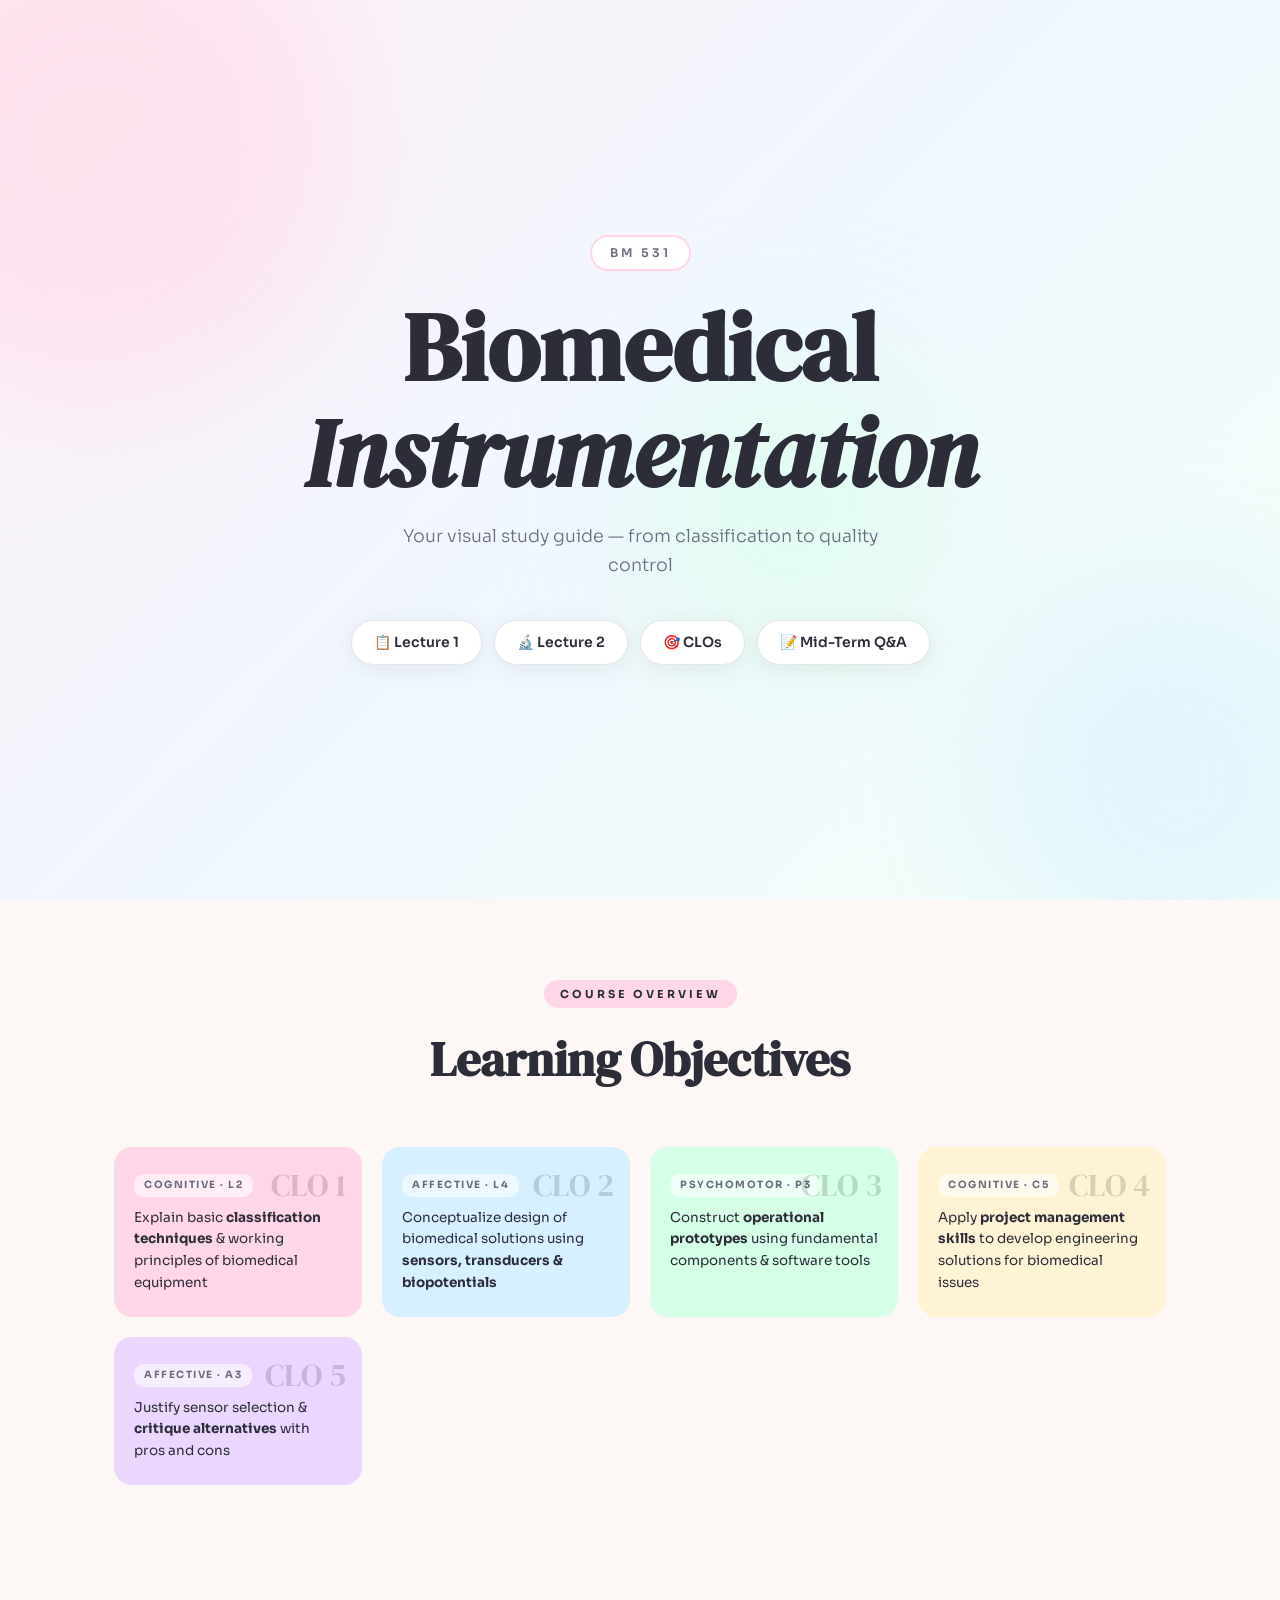
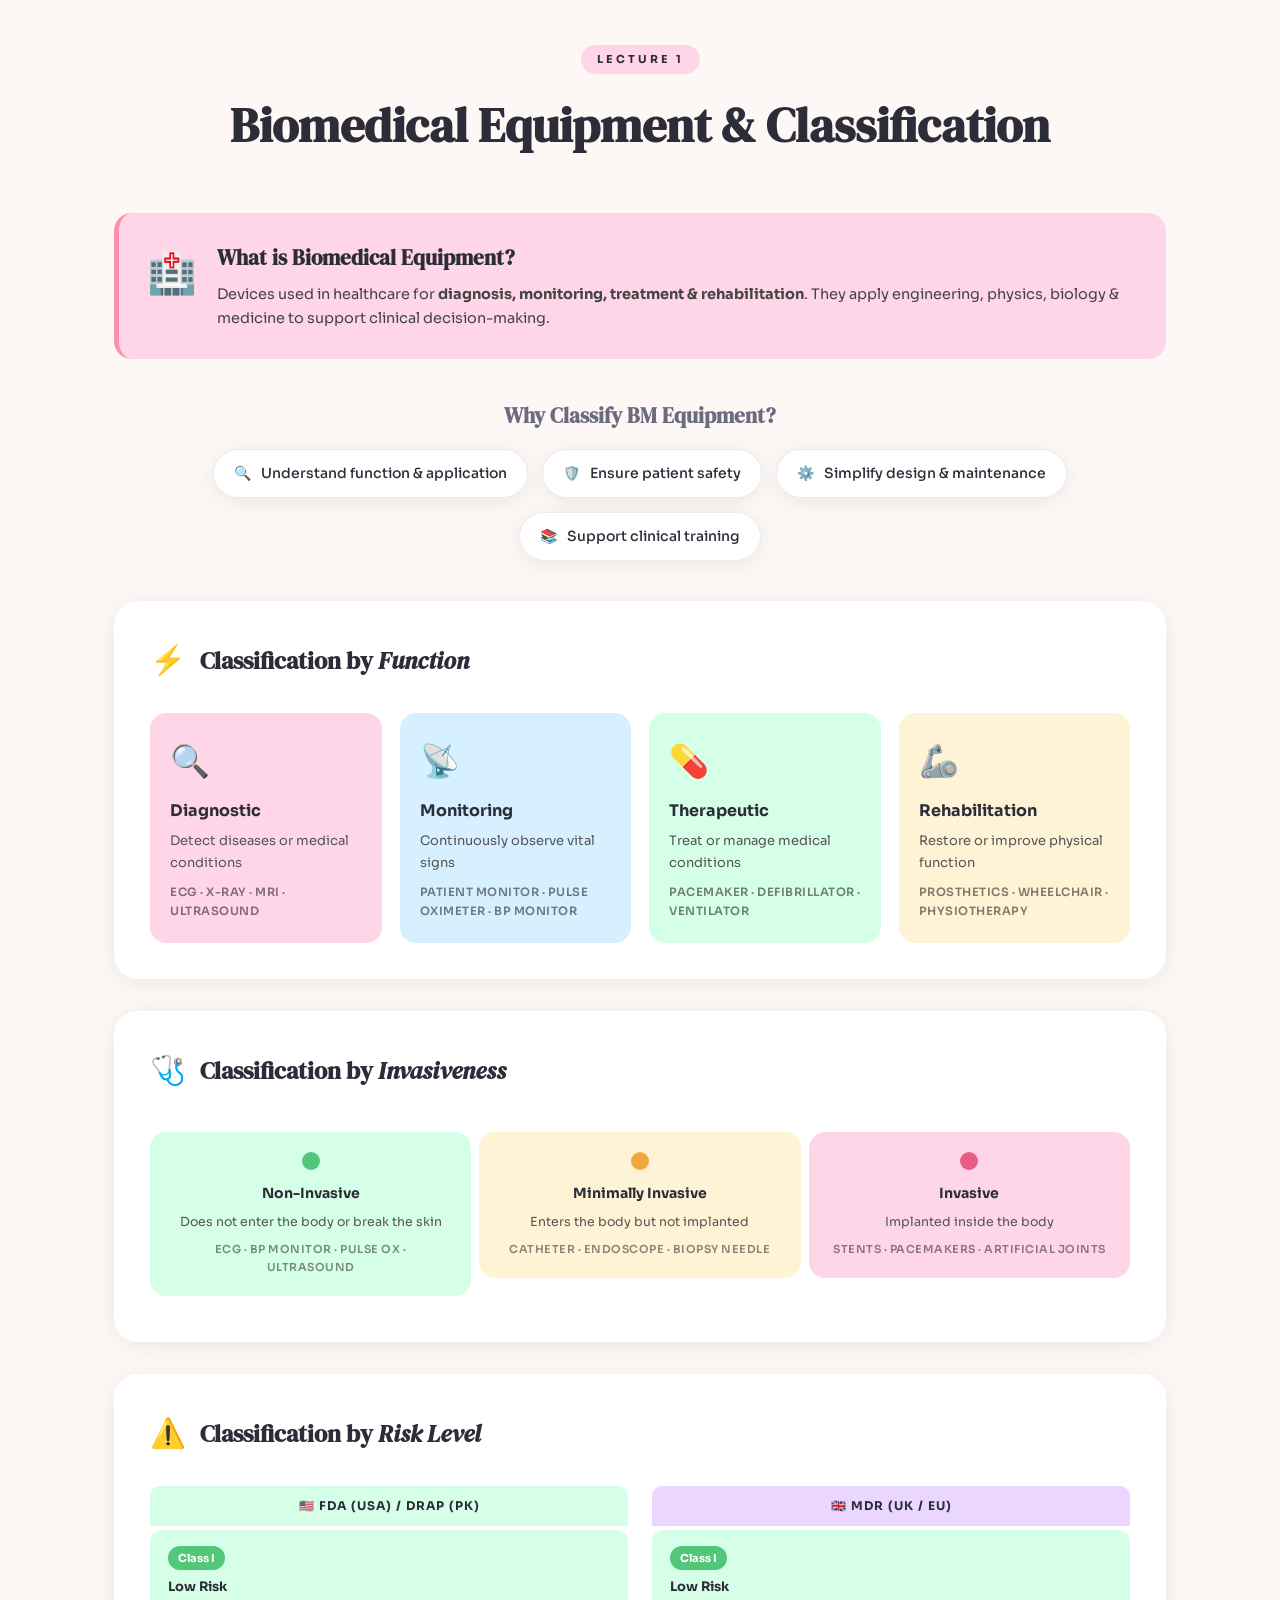
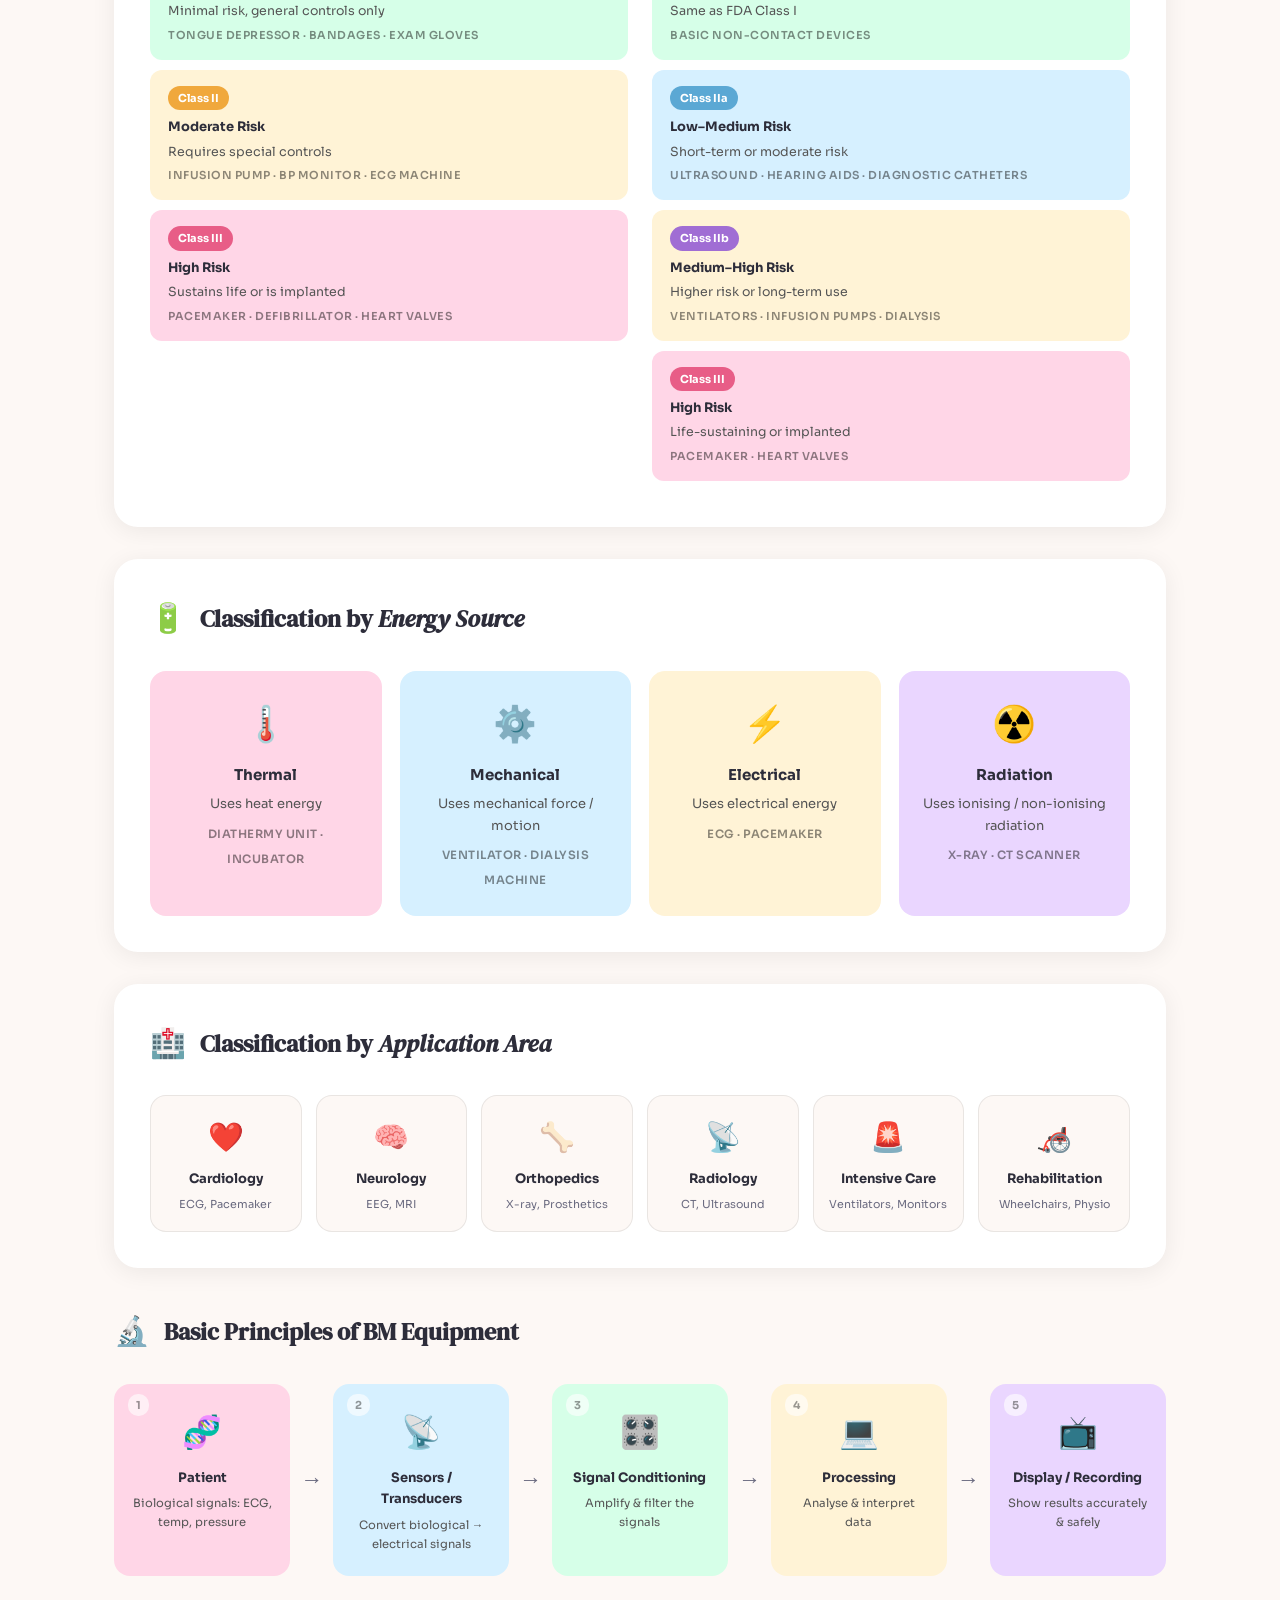
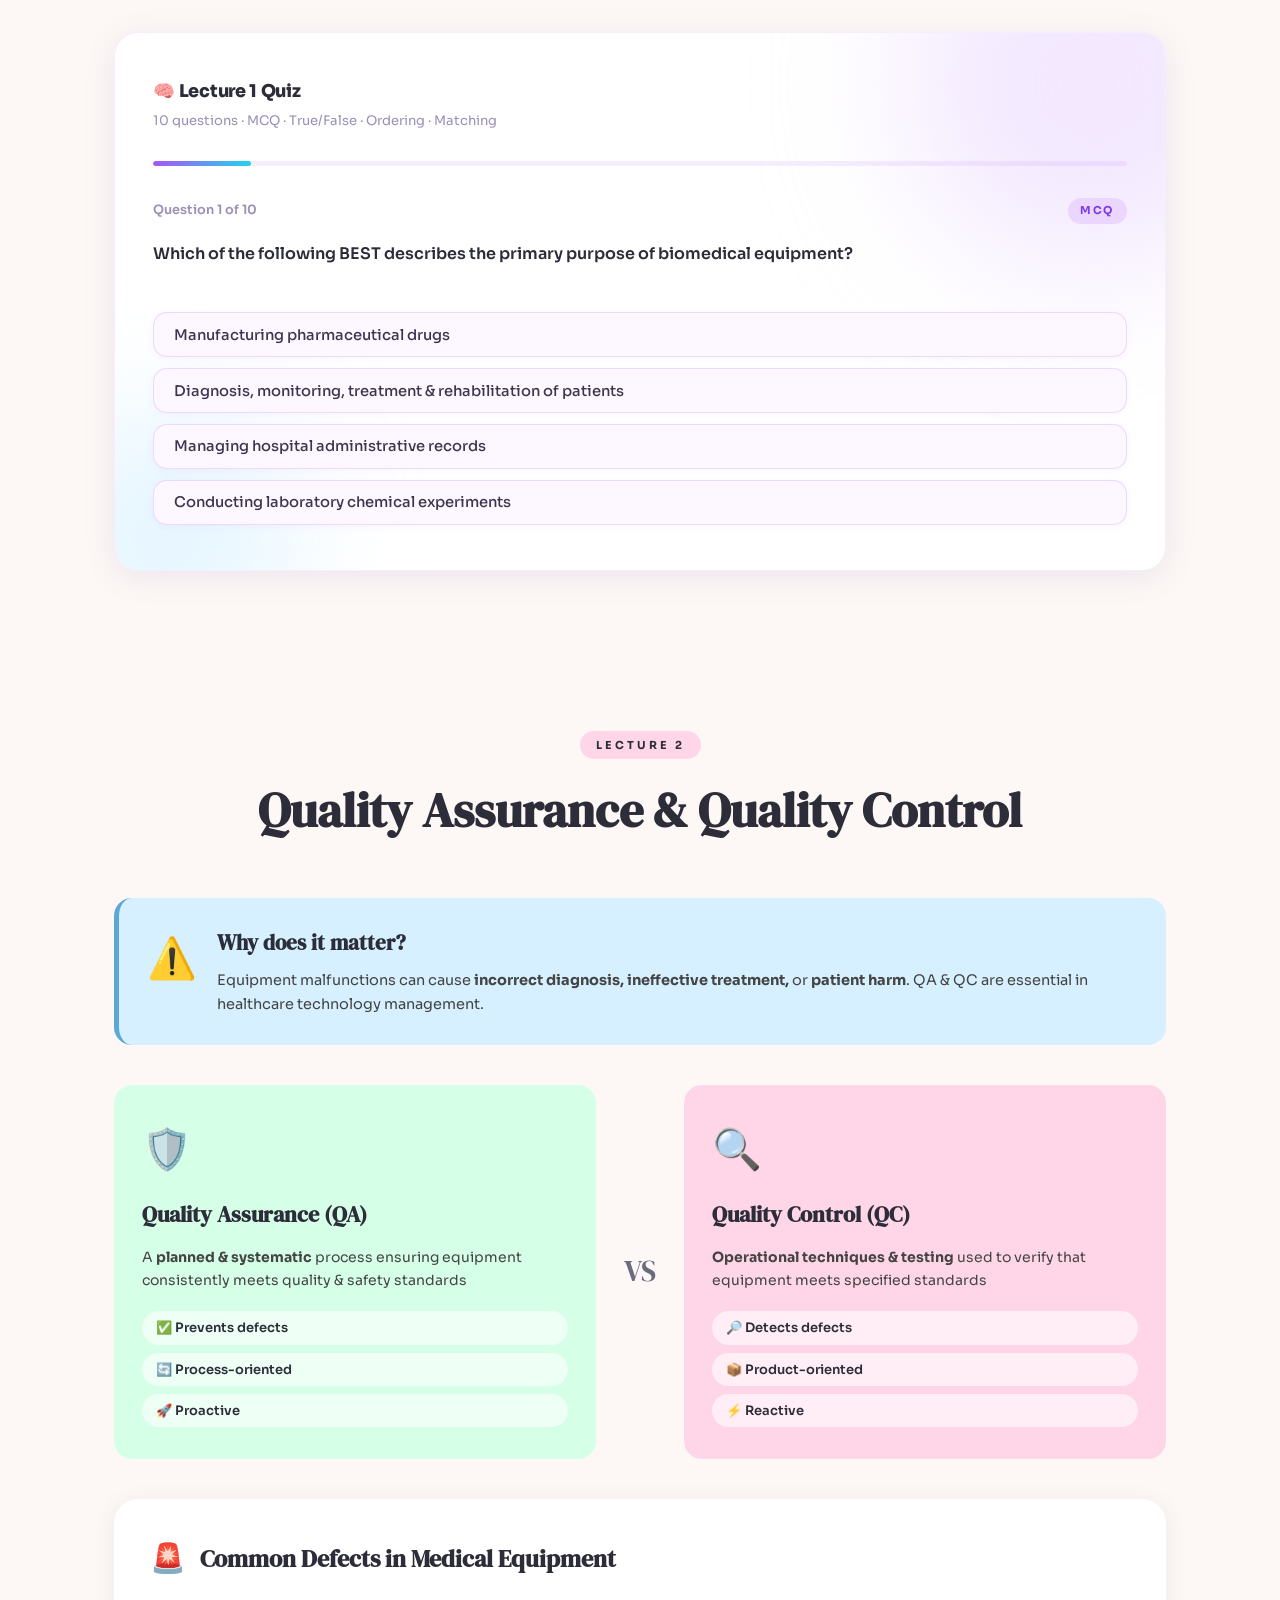
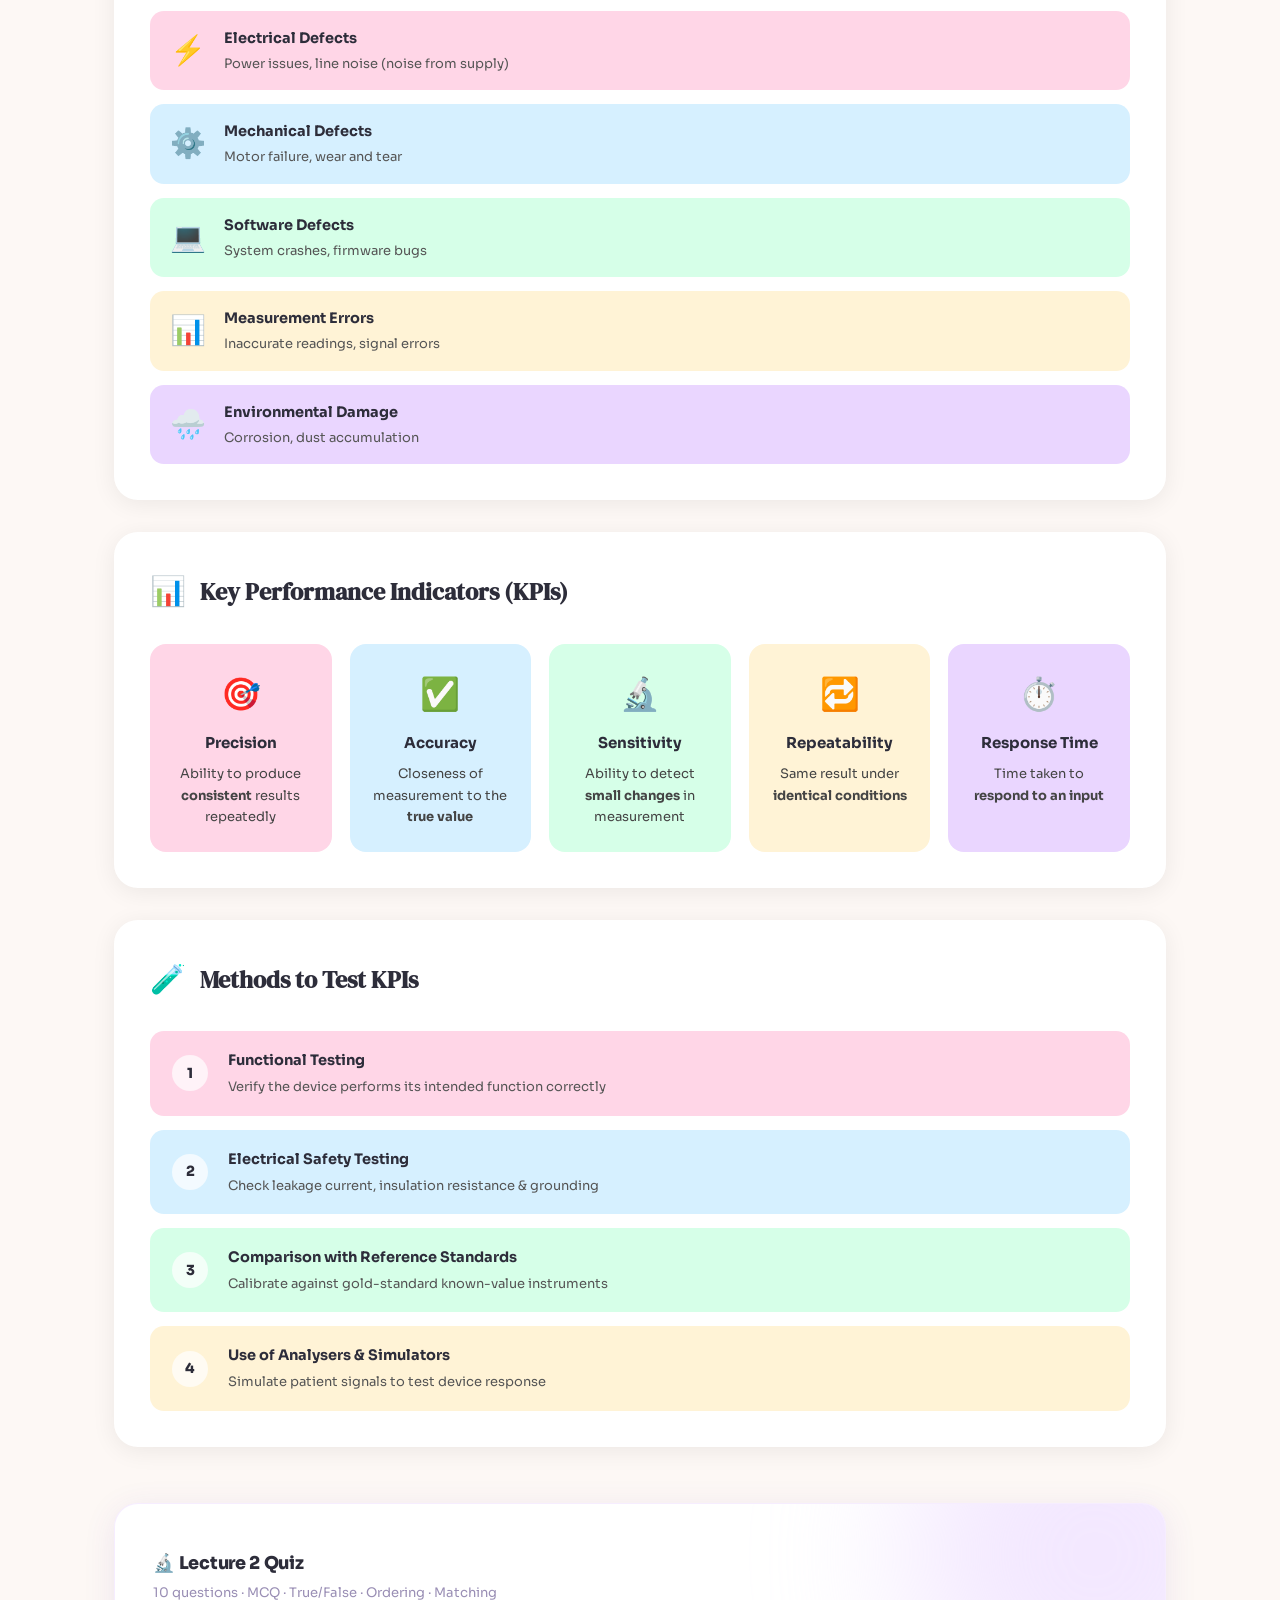
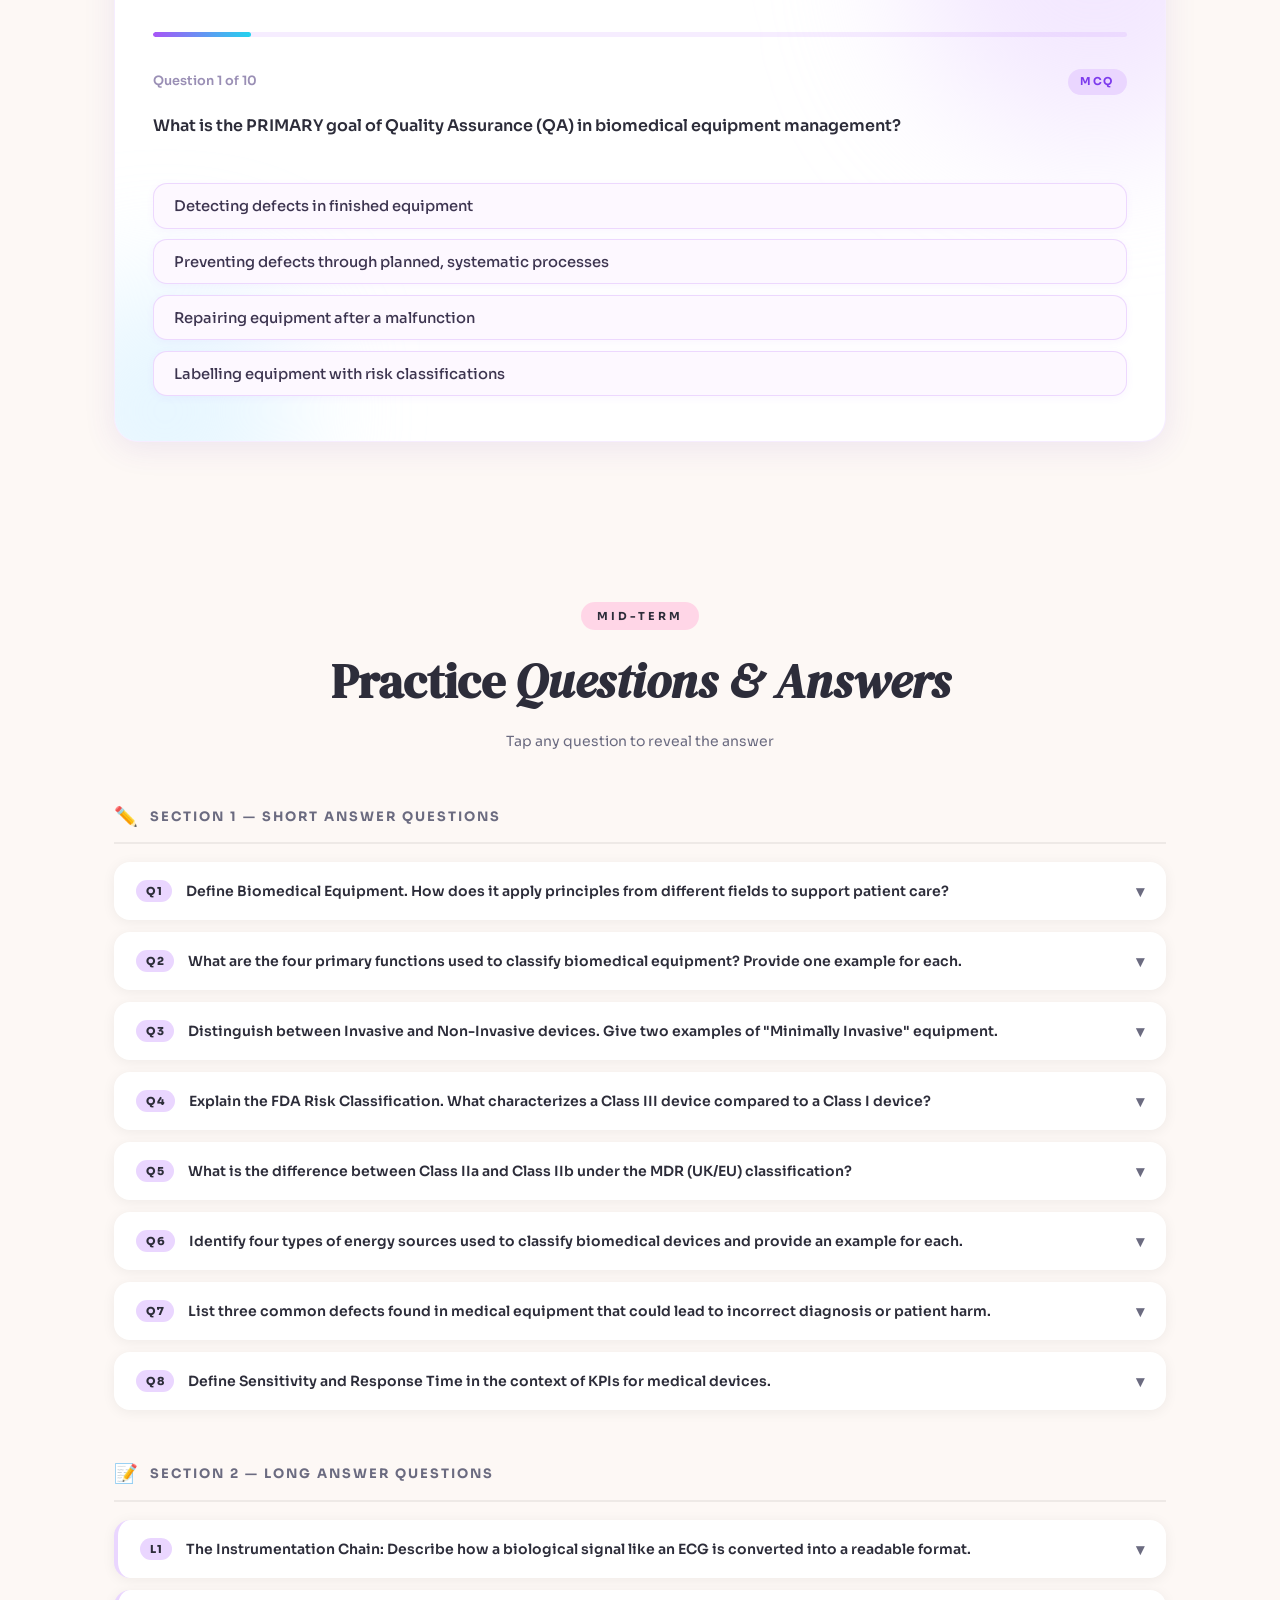
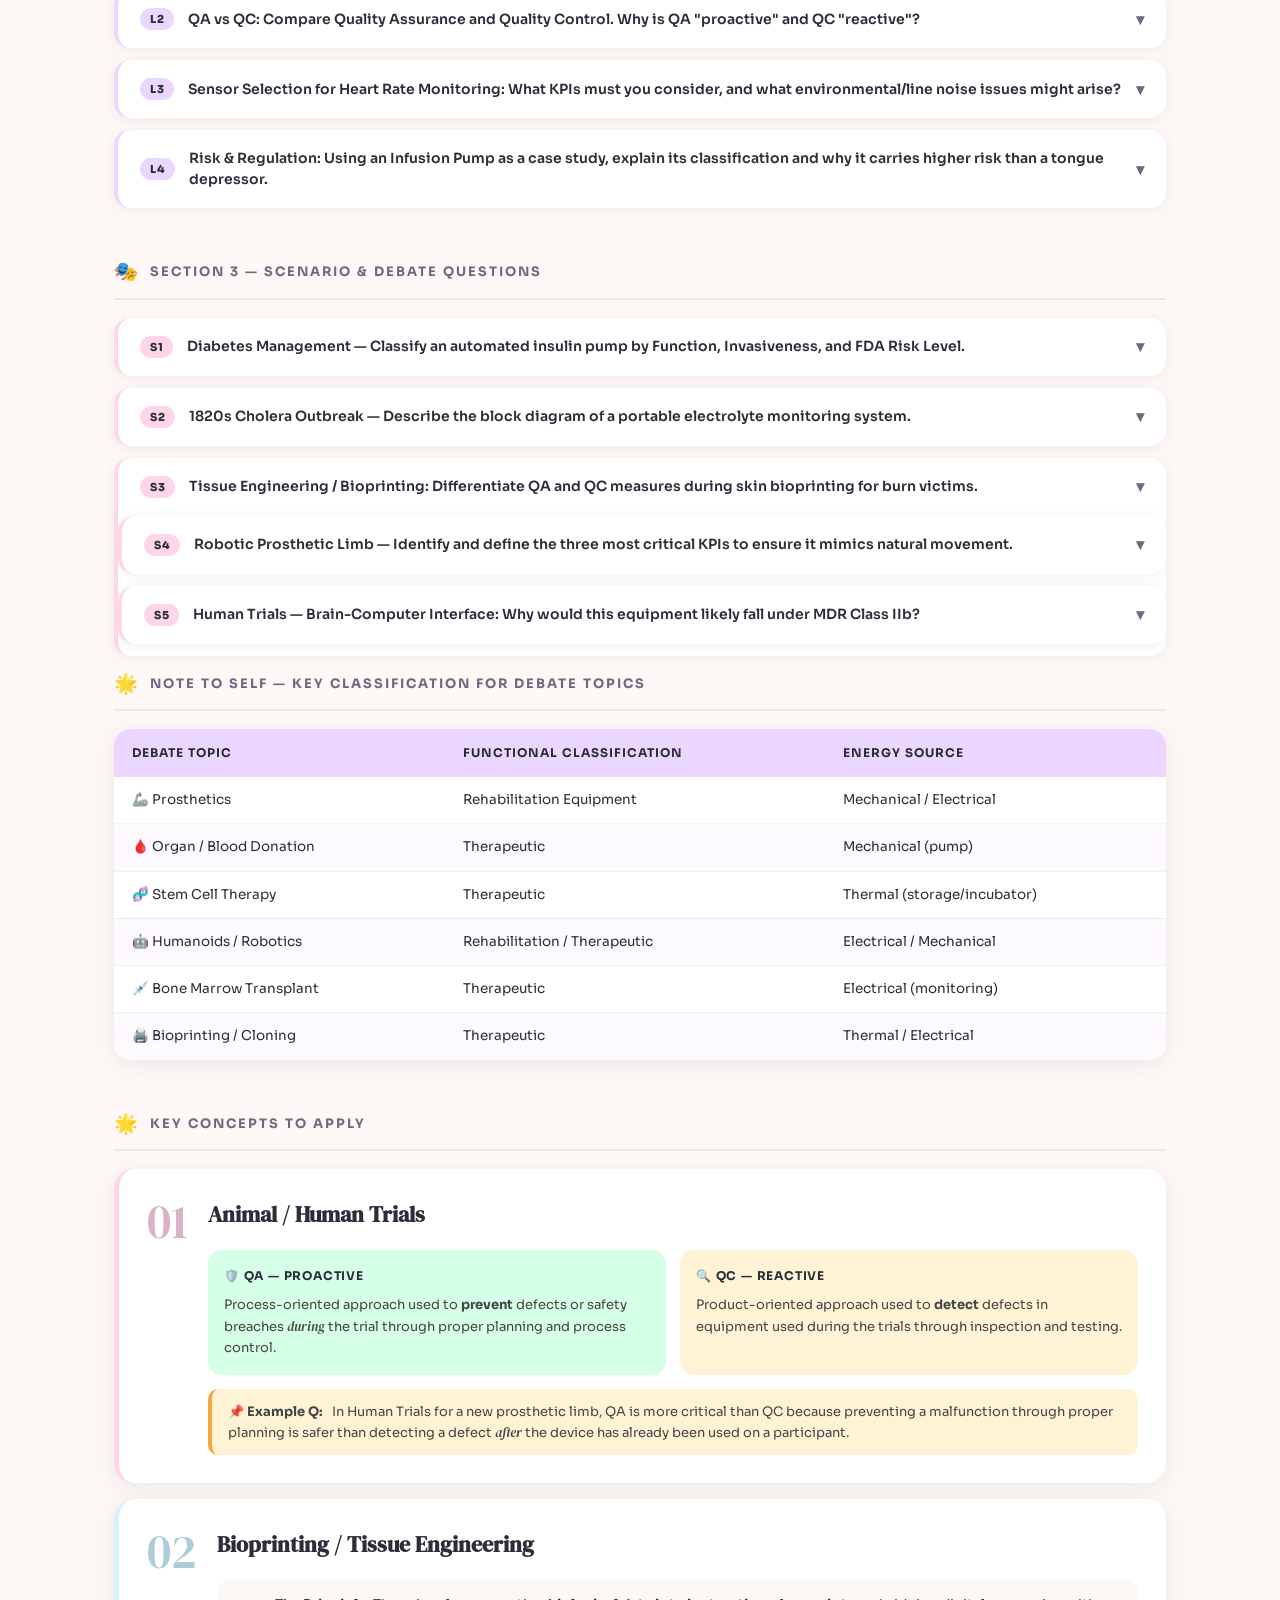
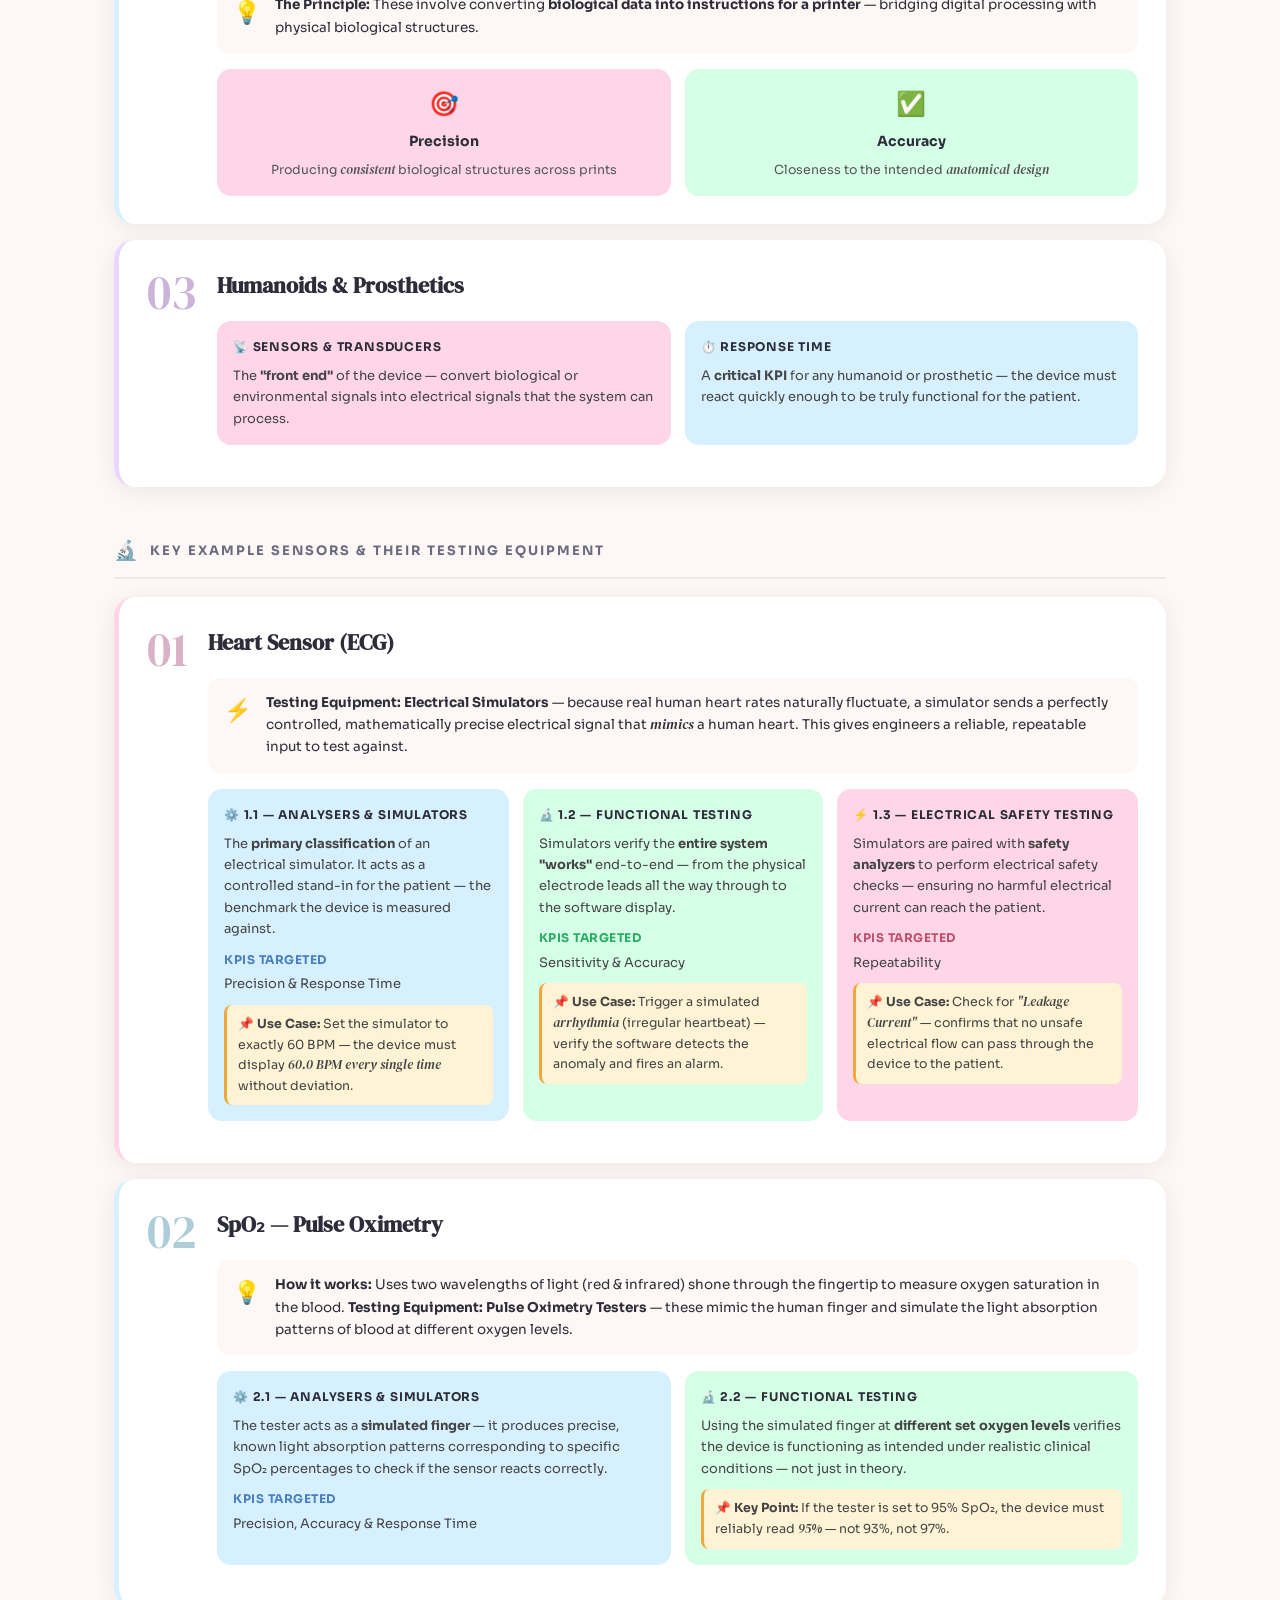
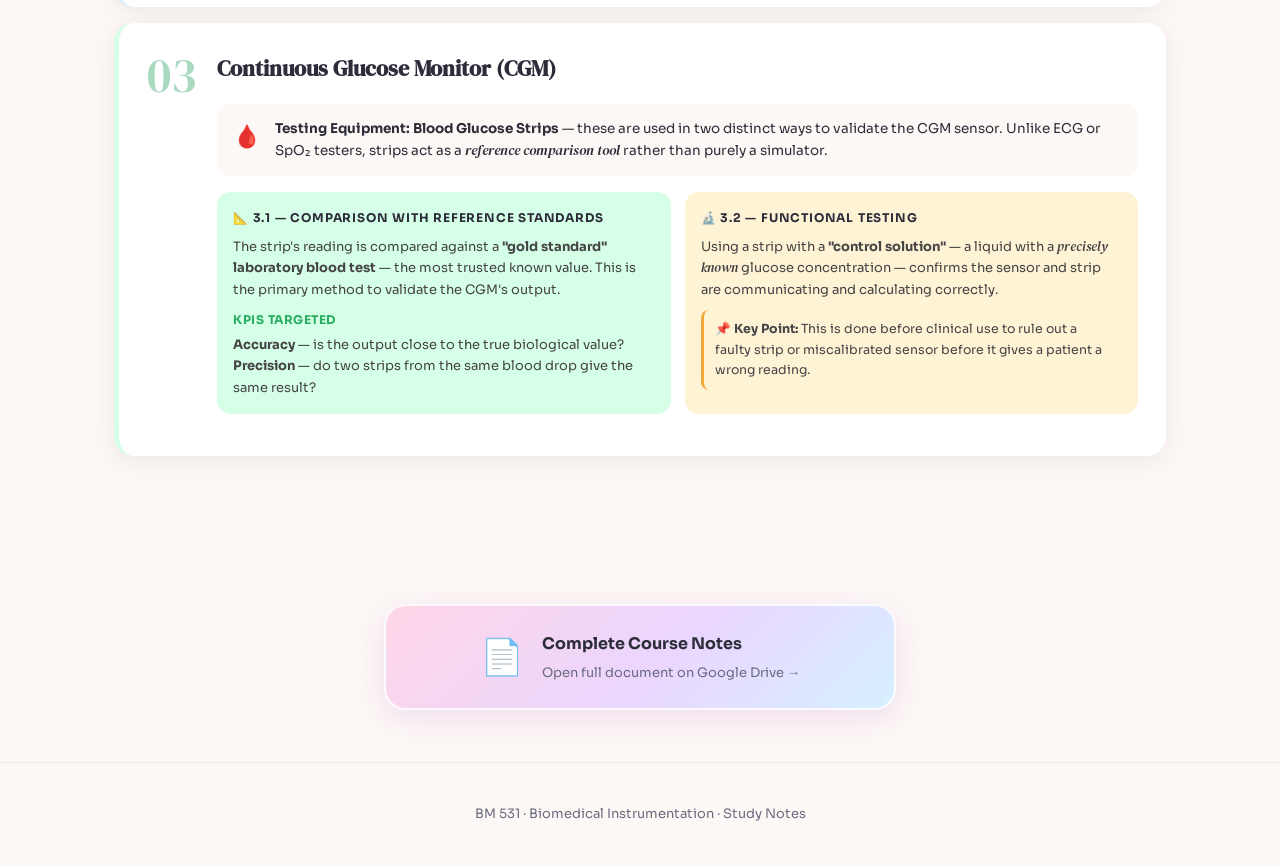
==== index.html @ 06235add "Clean up HTML by removing extra closing div tags Removed unnecessary closing div tags to clean up HT" ====
<!DOCTYPE html>
<html lang="en">
<head>
  <meta charset="UTF-8" />
  <meta name="viewport" content="width=device-width, initial-scale=1.0" />
  <title>BM 531 — Biomedical Instrumentation</title>
  <link rel="stylesheet" href="style.css?v=2" />
  <link rel="preconnect" href="https://fonts.googleapis.com" />
  <link rel="preconnect" href="https://fonts.gstatic.com" crossorigin />
  <link href="https://fonts.googleapis.com/css2?family=Sora:wght@300;400;600;700&family=DM+Serif+Display:ital@0;1&display=swap" rel="stylesheet" />
</head>
<body>

  <!-- HERO -->
  <header class="hero">
    <div class="hero-blob blob1"></div>
    <div class="hero-blob blob2"></div>
    <div class="hero-blob blob3"></div>
    <div class="hero-inner">
      <span class="course-tag">BM 531</span>
      <h1>Biomedical<br/><em>Instrumentation</em></h1>
      <p class="hero-sub">Your visual study guide — from classification to quality control</p>
      <div class="hero-pills">
        <a href="#lecture1" class="pill">📋 Lecture 1</a>
        <a href="#lecture2" class="pill">🔬 Lecture 2</a>
        <a href="#clos" class="pill">🎯 CLOs</a>
        <a href="#midterm" class="pill">📝 Mid-Term Q&amp;A</a>
      </div>
    </div>
  </header>

  <main>

    <!-- CLOs SECTION -->
    <section id="clos" class="section">
      <div class="section-header">
        <span class="section-label">Course Overview</span>
        <h2>Learning Objectives</h2>
      </div>
      <div class="clo-grid">
        <div class="clo-card" style="--accent:#ffd6e7">
          <div class="clo-num">CLO 1</div>
          <div class="clo-tag">Cognitive · L2</div>
          <p>Explain basic <strong>classification techniques</strong> & working principles of biomedical equipment</p>
        </div>
        <div class="clo-card" style="--accent:#d6f0ff">
          <div class="clo-num">CLO 2</div>
          <div class="clo-tag">Affective · L4</div>
          <p>Conceptualize design of biomedical solutions using <strong>sensors, transducers & biopotentials</strong></p>
        </div>
        <div class="clo-card" style="--accent:#d6ffe8">
          <div class="clo-num">CLO 3</div>
          <div class="clo-tag">Psychomotor · P3</div>
          <p>Construct <strong>operational prototypes</strong> using fundamental components & software tools</p>
        </div>
        <div class="clo-card" style="--accent:#fff3d6">
          <div class="clo-num">CLO 4</div>
          <div class="clo-tag">Cognitive · C5</div>
          <p>Apply <strong>project management skills</strong> to develop engineering solutions for biomedical issues</p>
        </div>
        <div class="clo-card" style="--accent:#ead6ff">
          <div class="clo-num">CLO 5</div>
          <div class="clo-tag">Affective · A3</div>
          <p>Justify sensor selection & <strong>critique alternatives</strong> with pros and cons</p>
        </div>
      </div>
    </section>

    <!-- LECTURE 1 -->
    <section id="lecture1" class="section">
      <div class="section-header">
        <span class="section-label">Lecture 1</span>
        <h2>Biomedical Equipment & Classification</h2>
      </div>

      <!-- What is BM Equipment -->
      <div class="info-banner" style="--b:#ffd6e7;--bt:#ff8fab">
        <div class="info-icon">🏥</div>
        <div>
          <h3>What is Biomedical Equipment?</h3>
          <p>Devices used in healthcare for <strong>diagnosis, monitoring, treatment & rehabilitation</strong>. They apply engineering, physics, biology & medicine to support clinical decision-making.</p>
        </div>
      </div>

      <!-- Why classify -->
      <div class="why-grid">
        <h3 class="why-title">Why Classify BM Equipment?</h3>
        <div class="why-cards">
          <div class="why-card">🔍<span>Understand function & application</span></div>
          <div class="why-card">🛡️<span>Ensure patient safety</span></div>
          <div class="why-card">⚙️<span>Simplify design & maintenance</span></div>
          <div class="why-card">📚<span>Support clinical training</span></div>
        </div>
      </div>

      <!-- Classification by Function -->
      <div class="classify-block">
        <div class="classify-title">
          <span class="classify-icon">⚡</span>
          <h3>Classification by <em>Function</em></h3>
        </div>
        <div class="function-grid">
          <div class="fn-card" style="--c:#ffd6e7">
            <div class="fn-emoji">🔍</div>
            <h4>Diagnostic</h4>
            <p>Detect diseases or medical conditions</p>
            <div class="fn-examples">ECG · X-ray · MRI · Ultrasound</div>
          </div>
          <div class="fn-card" style="--c:#d6f0ff">
            <div class="fn-emoji">📡</div>
            <h4>Monitoring</h4>
            <p>Continuously observe vital signs</p>
            <div class="fn-examples">Patient Monitor · Pulse Oximeter · BP Monitor</div>
          </div>
          <div class="fn-card" style="--c:#d6ffe8">
            <div class="fn-emoji">💊</div>
            <h4>Therapeutic</h4>
            <p>Treat or manage medical conditions</p>
            <div class="fn-examples">Pacemaker · Defibrillator · Ventilator</div>
          </div>
          <div class="fn-card" style="--c:#fff3d6">
            <div class="fn-emoji">🦾</div>
            <h4>Rehabilitation</h4>
            <p>Restore or improve physical function</p>
            <div class="fn-examples">Prosthetics · Wheelchair · Physiotherapy</div>
          </div>
        </div>
      </div>

      <!-- Classification by Invasiveness -->
      <div class="classify-block">
        <div class="classify-title">
          <span class="classify-icon">🩺</span>
          <h3>Classification by <em>Invasiveness</em></h3>
        </div>
        <div class="invasive-spectrum">
          <div class="inv-bar">
            <div class="inv-item inv-low">
              <div class="inv-dot"></div>
              <h4>Non-Invasive</h4>
              <p>Does not enter the body or break the skin</p>
              <div class="inv-ex">ECG · BP Monitor · Pulse Ox · Ultrasound</div>
            </div>
            <div class="inv-line"></div>
            <div class="inv-item inv-mid">
              <div class="inv-dot"></div>
              <h4>Minimally Invasive</h4>
              <p>Enters the body but not implanted</p>
              <div class="inv-ex">Catheter · Endoscope · Biopsy Needle</div>
            </div>
            <div class="inv-line"></div>
            <div class="inv-item inv-high">
              <div class="inv-dot"></div>
              <h4>Invasive</h4>
              <p>Implanted inside the body</p>
              <div class="inv-ex">Stents · Pacemakers · Artificial Joints</div>
            </div>
          </div>
        </div>
      </div>

      <!-- Classification by Risk -->
      <div class="classify-block">
        <div class="classify-title">
          <span class="classify-icon">⚠️</span>
          <h3>Classification by <em>Risk Level</em></h3>
        </div>
        <div class="risk-wrapper">
          <div class="risk-col">
            <div class="risk-header" style="--rc:#d6ffe8">🇺🇸 FDA (USA) / DRAP (PK)</div>
            <div class="risk-card" style="--rc:#d6ffe8">
              <div class="risk-badge low">Class I</div>
              <div class="risk-label">Low Risk</div>
              <p>Minimal risk, general controls only</p>
              <div class="risk-ex">Tongue depressor · Bandages · Exam gloves</div>
            </div>
            <div class="risk-card" style="--rc:#fff3d6">
              <div class="risk-badge mid">Class II</div>
              <div class="risk-label">Moderate Risk</div>
              <p>Requires special controls</p>
              <div class="risk-ex">Infusion pump · BP monitor · ECG machine</div>
            </div>
            <div class="risk-card" style="--rc:#ffd6e7">
              <div class="risk-badge high">Class III</div>
              <div class="risk-label">High Risk</div>
              <p>Sustains life or is implanted</p>
              <div class="risk-ex">Pacemaker · Defibrillator · Heart valves</div>
            </div>
          </div>
          <div class="risk-col">
            <div class="risk-header" style="--rc:#ead6ff">🇬🇧 MDR (UK / EU)</div>
            <div class="risk-card" style="--rc:#d6ffe8">
              <div class="risk-badge low">Class I</div>
              <div class="risk-label">Low Risk</div>
              <p>Same as FDA Class I</p>
              <div class="risk-ex">Basic non-contact devices</div>
            </div>
            <div class="risk-card" style="--rc:#d6f0ff">
              <div class="risk-badge mida">Class IIa</div>
              <div class="risk-label">Low–Medium Risk</div>
              <p>Short-term or moderate risk</p>
              <div class="risk-ex">Ultrasound · Hearing aids · Diagnostic catheters</div>
            </div>
            <div class="risk-card" style="--rc:#fff3d6">
              <div class="risk-badge midb">Class IIb</div>
              <div class="risk-label">Medium–High Risk</div>
              <p>Higher risk or long-term use</p>
              <div class="risk-ex">Ventilators · Infusion pumps · Dialysis</div>
            </div>
            <div class="risk-card" style="--rc:#ffd6e7">
              <div class="risk-badge high">Class III</div>
              <div class="risk-label">High Risk</div>
              <p>Life-sustaining or implanted</p>
              <div class="risk-ex">Pacemaker · Heart valves</div>
            </div>
          </div>
        </div>
      </div>

      <!-- Classification by Energy Source -->
      <div class="classify-block">
        <div class="classify-title">
          <span class="classify-icon">🔋</span>
          <h3>Classification by <em>Energy Source</em></h3>
        </div>
        <div class="energy-grid">
          <div class="en-card" style="--ec:#ffd6e7">
            <div class="en-icon">🌡️</div>
            <h4>Thermal</h4>
            <p>Uses heat energy</p>
            <small>Diathermy unit · Incubator</small>
          </div>
          <div class="en-card" style="--ec:#d6f0ff">
            <div class="en-icon">⚙️</div>
            <h4>Mechanical</h4>
            <p>Uses mechanical force / motion</p>
            <small>Ventilator · Dialysis machine</small>
          </div>
          <div class="en-card" style="--ec:#fff3d6">
            <div class="en-icon">⚡</div>
            <h4>Electrical</h4>
            <p>Uses electrical energy</p>
            <small>ECG · Pacemaker</small>
          </div>
          <div class="en-card" style="--ec:#ead6ff">
            <div class="en-icon">☢️</div>
            <h4>Radiation</h4>
            <p>Uses ionising / non-ionising radiation</p>
            <small>X-ray · CT scanner</small>
          </div>
        </div>
      </div>

      <!-- Classification by Application -->
      <div class="classify-block">
        <div class="classify-title">
          <span class="classify-icon">🏥</span>
          <h3>Classification by <em>Application Area</em></h3>
        </div>
        <div class="app-grid">
          <div class="app-card">❤️<span class="app-name">Cardiology</span><span class="app-ex">ECG, Pacemaker</span></div>
          <div class="app-card">🧠<span class="app-name">Neurology</span><span class="app-ex">EEG, MRI</span></div>
          <div class="app-card">🦴<span class="app-name">Orthopedics</span><span class="app-ex">X-ray, Prosthetics</span></div>
          <div class="app-card">📡<span class="app-name">Radiology</span><span class="app-ex">CT, Ultrasound</span></div>
          <div class="app-card">🚨<span class="app-name">Intensive Care</span><span class="app-ex">Ventilators, Monitors</span></div>
          <div class="app-card">🦽<span class="app-name">Rehabilitation</span><span class="app-ex">Wheelchairs, Physio</span></div>
        </div>
      </div>

      <!-- Basic Principles -->
      <div class="principle-block">
        <div class="classify-title">
          <span class="classify-icon">🔬</span>
          <h3>Basic Principles of BM Equipment</h3>
        </div>
        <div class="pipeline">
          <div class="pipe-step" style="--ps:#ffd6e7">
            <div class="pipe-num">1</div>
            <div class="pipe-icon">🧬</div>
            <div class="pipe-label">Patient</div>
            <div class="pipe-desc">Biological signals: ECG, temp, pressure</div>
          </div>
          <div class="pipe-arrow">→</div>
          <div class="pipe-step" style="--ps:#d6f0ff">
            <div class="pipe-num">2</div>
            <div class="pipe-icon">📡</div>
            <div class="pipe-label">Sensors / Transducers</div>
            <div class="pipe-desc">Convert biological → electrical signals</div>
          </div>
          <div class="pipe-arrow">→</div>
          <div class="pipe-step" style="--ps:#d6ffe8">
            <div class="pipe-num">3</div>
            <div class="pipe-icon">🎛️</div>
            <div class="pipe-label">Signal Conditioning</div>
            <div class="pipe-desc">Amplify & filter the signals</div>
          </div>
          <div class="pipe-arrow">→</div>
          <div class="pipe-step" style="--ps:#fff3d6">
            <div class="pipe-num">4</div>
            <div class="pipe-icon">💻</div>
            <div class="pipe-label">Processing</div>
            <div class="pipe-desc">Analyse & interpret data</div>
          </div>
          <div class="pipe-arrow">→</div>
          <div class="pipe-step" style="--ps:#ead6ff">
            <div class="pipe-num">5</div>
            <div class="pipe-icon">📺</div>
            <div class="pipe-label">Display / Recording</div>
            <div class="pipe-desc">Show results accurately & safely</div>
          </div>
        </div>
      </div>

<!-- =====================================================
     LECTURE 1 QUIZ — paste inside your Lecture 1 .section
     div, after the last content block, before </section>
     ===================================================== -->

<style>
/* ── Quiz wrapper ── */
#lecture1-quiz {
  background: #ffffff;
  border-radius: 24px;
  padding: 2.8rem 2.4rem;
  margin: 56px 0 0;
  width: 100%;
  font-family: 'Sora', sans-serif;
  color: #2d2d3a;
  box-shadow: 0 6px 32px rgba(100,60,180,.1);
  position: relative;
  overflow: hidden;
  border: 1.5px solid rgba(168,85,247,.1);
}
/* soft purple blob in corner — mirrors site's hero blobs */
#lecture1-quiz::before {
  content: '';
  position: absolute;
  width: 380px; height: 380px;
  border-radius: 50%;
  background: rgba(234,214,255,.55);
  top: -140px; right: -120px;
  filter: blur(70px);
  pointer-events: none;
}
#lecture1-quiz::after {
  content: '';
  position: absolute;
  width: 260px; height: 260px;
  border-radius: 50%;
  background: rgba(214,240,255,.6);
  bottom: -100px; left: -80px;
  filter: blur(60px);
  pointer-events: none;
}

/* ── Progress bar ── */
#q-progress-bar-track {
  background: rgba(168,85,247,.1);
  border-radius: 99px;
  height: 5px;
  margin-bottom: 2rem;
  overflow: hidden;
}
#q-progress-bar {
  height: 100%;
  width: 10%;
  background: linear-gradient(90deg, #a855f7, #22d3ee);
  border-radius: 99px;
  transition: width .4s ease;
}

/* ── Question type badge ── */
.q-badge {
  display: inline-block;
  font-size: .68rem;
  font-weight: 700;
  letter-spacing: 1.5px;
  text-transform: uppercase;
  padding: .25rem .8rem;
  border-radius: 99px;
}
.q-badge.MCQ      { background: #ead6ff; color: #7c3aed; }
.q-badge.TF       { background: #d6f0ff; color: #0891b2; }
.q-badge.Ordering { background: #fff3d6; color: #b45309; }
.q-badge.Matching { background: #d6ffe8; color: #059669; }

/* ── MCQ option buttons ── */
.q-option-btn {
  width: 100%;
  background: #fdf8ff;
  border: 1.5px solid rgba(168,85,247,.2);
  border-radius: 14px;
  color: #3d3550;
  font-size: .92rem;
  font-weight: 500;
  font-family: 'Sora', sans-serif;
  padding: .8rem 1.2rem;
  text-align: left;
  cursor: pointer;
  transition: background .15s, border-color .15s, transform .1s, box-shadow .15s;
  display: block;
  box-shadow: 0 2px 8px rgba(168,85,247,.06);
}
.q-option-btn:hover {
  background: #f3e8ff;
  border-color: #a855f7;
  transform: translateX(3px);
  box-shadow: 0 4px 16px rgba(168,85,247,.14);
}
.q-opt-correct { background: #d6ffe8 !important; border-color: #059669 !important; color: #065f46 !important; cursor:default; transform:none !important; box-shadow:none !important; }
.q-opt-wrong   { background: #ffe4e4 !important; border-color: #ef4444 !important; color: #991b1b !important; cursor:default; transform:none !important; box-shadow:none !important; }

/* ── Drag blocks (Q9) ── */
.q-drag-block {
  background: #fdf8ff;
  border: 1.5px solid rgba(168,85,247,.22);
  border-radius: 12px;
  color: #3d3550;
  font-size: .9rem;
  font-weight: 600;
  font-family: 'Sora', sans-serif;
  padding: .7rem 1rem;
  cursor: grab;
  user-select: none;
  transition: background .15s, border .15s, transform .12s, box-shadow .15s;
  display: flex;
  align-items: center;
  gap: .65rem;
  touch-action: none;
  box-shadow: 0 2px 8px rgba(168,85,247,.07);
}
.q-drag-block:active    { cursor: grabbing; transform: scale(1.02); }
.q-drag-block.dragging  { opacity: .4; border: 1.5px dashed #a855f7; box-shadow: none; }
.q-drag-block.drag-over { background: #f3e8ff; border-color: #a855f7; }

/* ── Match cells (Q3) ── */
.match-cell {
  border-radius: 12px;
  font-size: .8rem;
  font-weight: 600;
  font-family: 'Sora', sans-serif;
  padding: .6rem .75rem;
  text-align: center;
  line-height: 1.4;
  display: flex;
  align-items: center;
  justify-content: center;
  min-height: 58px;
}
.match-cell.fixed    { background: #ead6ff; border: 1.5px solid rgba(168,85,247,.35); color: #6d28d9; }
.match-cell.moveable { background: #fdf8ff; border: 1.5px solid rgba(168,85,247,.2);  color: #3d3550; box-shadow: 0 2px 6px rgba(168,85,247,.07); }

/* ── Shared correct / wrong ── */
.correct-block { background: #d6ffe8 !important; border-color: #059669 !important; color: #065f46 !important; cursor:default !important; }
.wrong-block   { background: #ffe4e4 !important; border-color: #ef4444 !important; color: #991b1b !important; cursor:default !important; }

/* ── UD buttons ── */
.ud-btn {
  background: #ead6ff;
  border: 1px solid rgba(168,85,247,.3);
  border-radius: 7px;
  color: #7c3aed;
  font-size: .78rem;
  cursor: pointer;
  padding: .2rem .42rem;
  line-height: 1;
  font-family: 'Sora', sans-serif;
  transition: background .15s;
  flex-shrink: 0;
}
.ud-btn:hover    { background: #dab4fe; }
.ud-btn:disabled { opacity: .3; cursor: default; }

/* ── Check / primary button ── */
.q-check-btn {
  background: linear-gradient(135deg, #a855f7, #22d3ee);
  color: #fff;
  border: none;
  border-radius: 12px;
  padding: .75rem 1.6rem;
  font-size: .92rem;
  font-weight: 700;
  font-family: 'Sora', sans-serif;
  cursor: pointer;
  margin-top: 1.1rem;
  transition: opacity .2s, transform .15s, box-shadow .15s;
  width: 100%;
  box-shadow: 0 4px 18px rgba(168,85,247,.25);
}
.q-check-btn:hover { opacity: .9; transform: translateY(-1px); box-shadow: 0 6px 24px rgba(168,85,247,.35); }

/* ── Feedback box ── */
#q-feedback {
  display: none;
  margin-top: 1.1rem;
  padding: .85rem 1.15rem;
  border-radius: 12px;
  font-size: .87rem;
  font-weight: 600;
  line-height: 1.6;
  font-family: 'Sora', sans-serif;
}
#q-feedback.fb-correct { background: #d6ffe8; border: 1.5px solid #6ee7b7; color: #065f46; }
#q-feedback.fb-wrong   { background: #ffe4e4; border: 1.5px solid #fca5a5; color: #991b1b; }

/* ── Next button ── */
#q-next-btn {
  display: none;
  background: linear-gradient(135deg, #a855f7, #22d3ee);
  color: #fff;
  border: none;
  border-radius: 12px;
  padding: .65rem 1.8rem;
  font-size: .92rem;
  font-weight: 700;
  font-family: 'Sora', sans-serif;
  cursor: pointer;
  transition: opacity .2s, transform .15s, box-shadow .15s;
  margin-top: 1.4rem;
  float: right;
  box-shadow: 0 4px 18px rgba(168,85,247,.22);
}
#q-next-btn:hover { opacity: .9; transform: translateY(-1px); box-shadow: 0 6px 24px rgba(168,85,247,.32); }

/* ── Score screen ── */
#q-score-screen { display:none; text-align:center; padding:1rem 0; }
#q-score-text {
  font-size: 3.2rem;
  font-weight: 800;
  background: linear-gradient(135deg, #a855f7, #22d3ee);
  -webkit-background-clip: text;
  -webkit-text-fill-color: transparent;
  margin: .5rem 0;
}
#q-score-msg { color: #6b6b80; font-size: .95rem; margin: .5rem 0 1.6rem; }

.q-restart-btn {
  background: #ead6ff;
  color: #7c3aed;
  border: 1.5px solid rgba(168,85,247,.3);
  border-radius: 12px;
  padding: .65rem 1.8rem;
  font-size: .9rem;
  font-weight: 700;
  font-family: 'Sora', sans-serif;
  cursor: pointer;
  transition: background .2s, box-shadow .2s;
  box-shadow: 0 2px 10px rgba(168,85,247,.12);
}
.q-restart-btn:hover { background: #dab4fe; box-shadow: 0 4px 16px rgba(168,85,247,.22); }

/* ── Hint text ── */
.q-hint {
  color: #9a8fb5;
  font-size: .78rem;
  font-style: italic;
  margin: 0 0 .8rem;
}

/* ── Match col headers ── */
.match-col-hdr {
  color: #a855f7;
  font-size: .7rem;
  font-weight: 700;
  text-transform: uppercase;
  letter-spacing: .8px;
  text-align: center;
  padding: .2rem 0 .3rem;
}

/* clearfix */
.q-nav-row::after { content:''; display:table; clear:both; }
</style>

<!-- ── Quiz section ── -->
<div id="lecture1-quiz">

  <!-- Header -->
  <div style="margin-bottom:1.8rem;position:relative;z-index:1;">
    <div style="font-size:1.1rem;font-weight:800;letter-spacing:-.3px;margin-bottom:.25rem;color:#2d2d3a;">🧠 Lecture 1 Quiz</div>
    <div style="color:#9a8fb5;font-size:.82rem;">10 questions · MCQ · True/False · Ordering · Matching</div>
  </div>

  <!-- Progress -->
  <div id="q-progress-bar-track" style="position:relative;z-index:1;"><div id="q-progress-bar"></div></div>

  <!-- Counter row -->
  <div style="display:flex;justify-content:space-between;align-items:center;margin-bottom:1.1rem;position:relative;z-index:1;">
    <span id="q-counter" style="color:#9a8fb5;font-size:.8rem;font-weight:600;">Question 1 of 10</span>
    <span id="q-type-badge"></span>
  </div>

  <!-- Question text -->
  <div id="q-text" style="font-size:1rem;font-weight:600;line-height:1.65;margin-bottom:1.4rem;min-height:48px;color:#2d2d3a;position:relative;z-index:1;"></div>

  <!-- Options -->
  <div id="q-options" style="display:flex;flex-direction:column;gap:.65rem;position:relative;z-index:1;"></div>

  <!-- Feedback -->
  <div id="q-feedback" style="position:relative;z-index:1;"></div>

  <!-- Nav row -->
  <div class="q-nav-row" style="position:relative;z-index:1;">
    <button id="q-next-btn" onclick="nextQuestion()">Next →</button>
  </div>

  <!-- Score screen -->
  <div id="q-score-screen" style="position:relative;z-index:1;">
    <div style="font-size:2.6rem;margin-bottom:.8rem;">🏆</div>
    <div style="font-size:1.1rem;font-weight:700;margin-bottom:.3rem;color:#2d2d3a;">Quiz Complete!</div>
    <div id="q-score-text"></div>
    <p id="q-score-msg"></p>
    <button class="q-restart-btn" onclick="restartQuiz()">🔄 Restart Quiz</button>
  </div>
</div>

<script>
(function(){

  function shuffle(arr){const a=[...arr];for(let i=a.length-1;i>0;i--){const j=Math.floor(Math.random()*(i+1));[a[i],a[j]]=[a[j],a[i]];}return a;}

  const MATCH_IDX=2, DRAG_IDX=8;

  const matchData=[
    {label:"Class I (Low Risk)",       def:"Minimal risk to the patient",                              ex:"Tongue depressors or bandages"},
    {label:"Class II (Moderate Risk)", def:"Devices with moderate risk that require special controls", ex:"Infusion pumps, BP monitors"},
    {label:"Class III (High Risk)",    def:"These devices usually sustain life or are implanted",      ex:"Heart valves or pacemakers"},
  ];

  const correctChain=["Patient","Sensors / Transducers","Signal Conditioning","Processing","Display / Recording"];

  const questions=[
    {type:"MCQ",       q:"Which of the following BEST describes the primary purpose of biomedical equipment?",
     options:["Manufacturing pharmaceutical drugs","Diagnosis, monitoring, treatment & rehabilitation of patients","Managing hospital administrative records","Conducting laboratory chemical experiments"],answer:1},
    {type:"True/False",q:"True or False: An ECG machine is classified as a Therapeutic device.",options:["True","False"],answer:1},
    {type:"Matching",  q:"Match each FDA Risk Class to its correct definition and example. Use ▲ ▼ to reorder the middle and right columns until every row lines up correctly.",options:null,answer:null},
    {type:"True/False",q:"True or False: A catheter is considered a Non-Invasive device.",options:["True","False"],answer:1},
    {type:"MCQ",       q:"In the instrumentation chain, what is the role of the Signal Conditioning stage?",
     options:["Convert biological signals to electrical signals","Display the final result on a screen","Amplify and filter the electrical signal","Store data in a database"],answer:2},
    {type:"MCQ",       q:"Which MDR (UK/EU) classification covers devices with medium-to-high risk, such as ventilators and infusion pumps?",
     options:["Class I","Class IIa","Class IIb","Class III"],answer:2},
    {type:"True/False",q:"True or False: A pacemaker is classified as both Therapeutic (by function) and Invasive (by invasiveness).",options:["True","False"],answer:0},
    {type:"MCQ",       q:"Which energy source classification applies to an X-ray machine?",options:["Thermal","Mechanical","Electrical","Radiation"],answer:3},
    {type:"Ordering",  q:"Drag and drop the blocks into the correct order of the Biomedical Instrumentation Chain ⬇️",options:null,answer:null},
    {type:"True/False",q:"True or False: Under FDA classification, an infusion pump falls under Class II (Moderate Risk).",options:["True","False"],answer:0},
  ];

  let current=0,score=0,answered=false,defOrder=[],exOrder=[],chainDragSrc=null;

  /* ── RENDER ── */
  function render(){
    const q=questions[current];
    document.getElementById('q-counter').textContent=`Question ${current+1} of ${questions.length}`;
    document.getElementById('q-progress-bar').style.width=`${((current+1)/questions.length)*100}%`;

    const badge=document.getElementById('q-type-badge');
    const badgeClass={MCQ:'MCQ','True/False':'TF',Ordering:'Ordering',Matching:'Matching'}[q.type]||'MCQ';
    badge.className=`q-badge ${badgeClass}`;
    badge.textContent=q.type;

    document.getElementById('q-text').textContent=q.q;
    const fb=document.getElementById('q-feedback');
    fb.style.display='none'; fb.className='';
    document.getElementById('q-next-btn').style.display='none';
    answered=false;

    const c=document.getElementById('q-options');
    c.innerHTML=''; c.style.flexDirection='column'; c.style.gap='.65rem';

    if(current===MATCH_IDX) renderMatch(c);
    else if(current===DRAG_IDX) renderChain(c);
    else renderMCQ(c,q);
  }

  /* ── MCQ ── */
  function renderMCQ(c,q){
    q.options.forEach((opt,i)=>{
      const btn=document.createElement('button');
      btn.className='q-option-btn'; btn.textContent=opt;
      btn.onclick=()=>selectAnswer(i);
      c.appendChild(btn);
    });
  }

  window.selectAnswer=function(chosen){
    if(answered)return; answered=true;
    const q=questions[current],correct=q.answer;
    document.querySelectorAll('.q-option-btn').forEach((btn,i)=>{
      btn.onclick=null;
      if(i===correct) btn.classList.add('q-opt-correct');
      if(i===chosen&&chosen!==correct) btn.classList.add('q-opt-wrong');
    });
    if(chosen===correct)score++;
    showFeedback(chosen===correct,chosen===correct?null:`The correct answer is: "${q.options[correct]}"`);
    showNext();
  };

  /* ── MATCHING Q3 ── */
  const matchGRID='1fr 18px 1fr 34px 18px 1fr 34px';

  function renderMatch(c){
    defOrder=shuffle([0,1,2]); exOrder=shuffle([0,1,2]);

    const hint=document.createElement('p'); hint.className='q-hint';
    hint.textContent='💡 Use ▲ ▼ to reorder definitions and examples so each row lines up correctly';
    c.appendChild(hint);

    const hRow=document.createElement('div');
    hRow.style.cssText=`display:grid;grid-template-columns:${matchGRID};gap:.4rem;margin-bottom:.3rem;`;
    ['🏷️ Class','','📖 Definition','','','💡 Example',''].forEach(h=>{
      const d=document.createElement('div'); d.className='match-col-hdr'; d.textContent=h; hRow.appendChild(d);
    });
    c.appendChild(hRow);

    const rowsWrap=document.createElement('div');
    rowsWrap.id='match-rows'; rowsWrap.style.cssText='display:flex;flex-direction:column;gap:.4rem;';
    c.appendChild(rowsWrap);
    buildMatchRows(rowsWrap);

    const checkBtn=document.createElement('button');
    checkBtn.className='q-check-btn'; checkBtn.id='q-check-match-btn';
    checkBtn.textContent='Check Matches ✓'; checkBtn.onclick=checkMatch;
    c.appendChild(checkBtn);
  }

  function buildMatchRows(wrap){
    wrap.innerHTML='';
    for(let row=0;row<3;row++){
      const rowEl=document.createElement('div');
      rowEl.style.cssText=`display:grid;grid-template-columns:${matchGRID};gap:.4rem;align-items:center;`;

      const lbl=document.createElement('div'); lbl.className='match-cell fixed';
      lbl.textContent=matchData[row].label; rowEl.appendChild(lbl);
      rowEl.appendChild(arrowEl());

      const dc=document.createElement('div'); dc.className='match-cell moveable';
      dc.dataset.col='def'; dc.dataset.row=row;
      dc.textContent=matchData[defOrder[row]].def; rowEl.appendChild(dc);
      rowEl.appendChild(makeUD('def',row));
      rowEl.appendChild(arrowEl());

      const ec=document.createElement('div'); ec.className='match-cell moveable';
      ec.dataset.col='ex'; ec.dataset.row=row;
      ec.textContent=matchData[exOrder[row]].ex; rowEl.appendChild(ec);
      rowEl.appendChild(makeUD('ex',row));

      wrap.appendChild(rowEl);
    }
  }

  function arrowEl(){
    const d=document.createElement('div');
    d.style.cssText='text-align:center;color:rgba(168,85,247,.4);font-size:.85rem;';
    d.textContent='→'; return d;
  }

  function makeUD(col,row){
    const wrap=document.createElement('div');
    wrap.style.cssText='display:flex;flex-direction:column;align-items:center;gap:.18rem;';
    if(row>0){const u=document.createElement('button');u.className='ud-btn';u.textContent='▲';u.onclick=()=>{if(!answered)shiftRow(col,row,-1);};wrap.appendChild(u);}
    if(row<2){const d=document.createElement('button');d.className='ud-btn';d.textContent='▼';d.onclick=()=>{if(!answered)shiftRow(col,row,1);};wrap.appendChild(d);}
    return wrap;
  }

  function shiftRow(col,row,dir){
    const order=col==='def'?defOrder:exOrder,other=row+dir;
    if(other<0||other>2)return;
    [order[row],order[other]]=[order[other],order[row]];
    document.querySelectorAll('#match-rows .match-cell.moveable').forEach(cell=>{
      const ct=cell.dataset.col,r=parseInt(cell.dataset.row),ord=ct==='def'?defOrder:exOrder;
      cell.textContent=ct==='def'?matchData[ord[r]].def:matchData[ord[r]].ex;
    });
  }

  function checkMatch(){
    if(answered)return; answered=true;
    let allOk=true;
    document.querySelectorAll('#match-rows .match-cell.moveable').forEach(cell=>{
      const ct=cell.dataset.col,r=parseInt(cell.dataset.row),ord=ct==='def'?defOrder:exOrder;
      const ok=ord[r]===r; cell.classList.add(ok?'correct-block':'wrong-block'); if(!ok)allOk=false;
    });
    document.querySelectorAll('.ud-btn').forEach(b=>b.disabled=true);
    document.getElementById('q-check-match-btn').style.display='none';
    if(allOk)score++;
    const fb=document.getElementById('q-feedback');
    fb.style.display='block';
    if(allOk){
      fb.className='fb-correct'; fb.textContent='✅ Perfect! All rows matched correctly!';
    }else{
      fb.className='fb-wrong';
      fb.innerHTML='❌ Not quite! Correct alignment:<br>Row 1: Class I → Minimal risk → Tongue depressors or bandages<br>Row 2: Class II → Moderate risk / special controls → Infusion pumps, BP monitors<br>Row 3: Class III → Life-sustaining or implanted → Heart valves or pacemakers';
    }
    showNext();
  }

  /* ── CHAIN ORDERING Q9 ── */
  function renderChain(c){
    const hint=document.createElement('p'); hint.className='q-hint';
    hint.textContent='💡 Drag to reorder, then press Check Order'; c.appendChild(hint);
    shuffle(correctChain).forEach(label=>c.appendChild(makeChainBlock(label)));
    const btn=document.createElement('button'); btn.className='q-check-btn'; btn.id='q-check-chain-btn';
    btn.textContent='Check Order ✓'; btn.onclick=checkChain; c.appendChild(btn);
  }

  function makeChainBlock(label){
    const b=document.createElement('div'); b.className='q-drag-block'; b.draggable=true;
    b.innerHTML=`<span style="color:#a855f7;font-size:1rem;flex-shrink:0;">⠿</span><span>${label}</span>`;
    b.addEventListener('dragstart',e=>{chainDragSrc=chainIdx(b);setTimeout(()=>b.classList.add('dragging'),0);e.dataTransfer.effectAllowed='move';});
    b.addEventListener('dragend',()=>b.classList.remove('dragging'));
    b.addEventListener('dragover',e=>{e.preventDefault();b.classList.add('drag-over');});
    b.addEventListener('dragleave',()=>b.classList.remove('drag-over'));
    b.addEventListener('drop',e=>{e.preventDefault();b.classList.remove('drag-over');const ti=chainIdx(b);if(chainDragSrc!==null&&chainDragSrc!==ti)chainSwap(chainDragSrc,ti);chainDragSrc=null;});
    b.addEventListener('touchstart',e=>{chainDragSrc=chainIdx(b);b.classList.add('dragging');},{passive:true});
    b.addEventListener('touchmove',e=>{e.preventDefault();const y=e.touches[0].clientY;chainBlocks().forEach(x=>{const r=x.getBoundingClientRect();x.classList.toggle('drag-over',x!==b&&y>=r.top&&y<=r.bottom);});},{passive:false});
    b.addEventListener('touchend',()=>{b.classList.remove('dragging');const ov=chainBlocks().find(x=>x.classList.contains('drag-over'));if(ov){ov.classList.remove('drag-over');const ti=chainIdx(ov);if(chainDragSrc!==null&&chainDragSrc!==ti)chainSwap(chainDragSrc,ti);}chainDragSrc=null;});
    return b;
  }

  function chainBlocks(){return[...document.querySelectorAll('#q-options .q-drag-block')];}
  function chainIdx(b){return chainBlocks().indexOf(b);}
  function chainSwap(from,to){const c=document.getElementById('q-options'),all=chainBlocks();if(from<to)c.insertBefore(all[from],all[to].nextSibling);else c.insertBefore(all[from],all[to]);}

  function checkChain(){
    if(answered)return; answered=true;
    const all=chainBlocks(),labels=all.map(b=>b.querySelector('span:last-child').textContent);
    const ok=labels.every((l,i)=>l===correctChain[i]);
    all.forEach((b,i)=>{b.draggable=false;b.classList.remove('drag-over','dragging');b.classList.add(labels[i]===correctChain[i]?'correct-block':'wrong-block');});
    document.getElementById('q-check-chain-btn').style.display='none';
    if(ok)score++;
    showFeedback(ok,ok?null:`Correct order: ${correctChain.join(' → ')}`);
    showNext();
  }

  /* ── SHARED ── */
  function showFeedback(ok,msg){
    const fb=document.getElementById('q-feedback');
    fb.style.display='block';
    fb.className=ok?'fb-correct':'fb-wrong';
    fb.textContent=ok?'✅ Correct!':(msg?`❌ ${msg}`:'❌ Incorrect.');
  }

  function showNext(){
    const nb=document.getElementById('q-next-btn');
    nb.style.display='inline-block';
    nb.textContent=current<questions.length-1?'Next →':'See Score';
  }

  window.nextQuestion=function(){current++;if(current>=questions.length)showScore();else render();};

  function showScore(){
    ['q-counter','q-type-badge','q-text','q-options','q-feedback','q-next-btn'].forEach(id=>document.getElementById(id).style.display='none');
    document.getElementById('q-progress-bar-track').style.display='none';
    const pct=Math.round((score/questions.length)*100);
    const msg=pct===100?'Perfect score! Definitely a nerd! 🌟':pct>=80?'Great work! You know Lecture 1 well. 💪 (Nerd)':pct>=60?'Good effort! Review the missed topics. 📖':"Keep studying — you need it! 💡";
    document.getElementById('q-score-text').textContent=`${score} / ${questions.length}`;
    document.getElementById('q-score-msg').textContent=`${pct}% — ${msg}`;
    document.getElementById('q-score-screen').style.display='block';
  }

  window.restartQuiz=function(){
    current=0; score=0;
    ['q-counter','q-type-badge','q-text','q-options'].forEach(id=>document.getElementById(id).style.display='');
    document.getElementById('q-feedback').style.display='none';
    document.getElementById('q-next-btn').style.display='none';
    document.getElementById('q-progress-bar-track').style.display='';
    document.getElementById('q-score-screen').style.display='none';
    render();
  };

  render();
})();
</script>
<!-- ═══════════════════════════════ END QUIZ ══ -->
    </section>

    <!-- LECTURE 2 -->
    <section id="lecture2" class="section">
      <div class="section-header">
        <span class="section-label">Lecture 2</span>
        <h2>Quality Assurance & Quality Control</h2>
      </div>

      <!-- Why QA/QC matters -->
      <div class="info-banner" style="--b:#d6f0ff;--bt:#5ba8d4">
        <div class="info-icon">⚠️</div>
        <div>
          <h3>Why does it matter?</h3>
          <p>Equipment malfunctions can cause <strong>incorrect diagnosis, ineffective treatment,</strong> or <strong>patient harm</strong>. QA & QC are essential in healthcare technology management.</p>
        </div>
      </div>

      <!-- QA vs QC comparison -->
      <div class="compare-block">
        <div class="compare-card" style="--cc:#d6ffe8">
          <div class="compare-icon">🛡️</div>
          <h3>Quality Assurance (QA)</h3>
          <div class="compare-def">A <strong>planned & systematic</strong> process ensuring equipment consistently meets quality & safety standards</div>
          <div class="compare-tags">
            <span>✅ Prevents defects</span>
            <span>🔄 Process-oriented</span>
            <span>🚀 Proactive</span>
          </div>
        </div>
        <div class="compare-vs">VS</div>
        <div class="compare-card" style="--cc:#ffd6e7">
          <div class="compare-icon">🔍</div>
          <h3>Quality Control (QC)</h3>
          <div class="compare-def"><strong>Operational techniques & testing</strong> used to verify that equipment meets specified standards</div>
          <div class="compare-tags">
            <span>🔎 Detects defects</span>
            <span>📦 Product-oriented</span>
            <span>⚡ Reactive</span>
          </div>
        </div>
      </div>

      <!-- Common Defects -->
      <div class="classify-block">
        <div class="classify-title">
          <span class="classify-icon">🚨</span>
          <h3>Common Defects in Medical Equipment</h3>
        </div>
        <div class="defect-list">
          <div class="defect-item" style="--dc:#ffd6e7">
            <span class="defect-icon">⚡</span>
            <div>
              <strong>Electrical Defects</strong>
              <p>Power issues, line noise (noise from supply)</p>
            </div>
          </div>
          <div class="defect-item" style="--dc:#d6f0ff">
            <span class="defect-icon">⚙️</span>
            <div>
              <strong>Mechanical Defects</strong>
              <p>Motor failure, wear and tear</p>
            </div>
          </div>
          <div class="defect-item" style="--dc:#d6ffe8">
            <span class="defect-icon">💻</span>
            <div>
              <strong>Software Defects</strong>
              <p>System crashes, firmware bugs</p>
            </div>
          </div>
          <div class="defect-item" style="--dc:#fff3d6">
            <span class="defect-icon">📊</span>
            <div>
              <strong>Measurement Errors</strong>
              <p>Inaccurate readings, signal errors</p>
            </div>
          </div>
          <div class="defect-item" style="--dc:#ead6ff">
            <span class="defect-icon">🌧️</span>
            <div>
              <strong>Environmental Damage</strong>
              <p>Corrosion, dust accumulation</p>
            </div>
          </div>
        </div>
      </div>

      <!-- KPIs -->
      <div class="classify-block">
        <div class="classify-title">
          <span class="classify-icon">📊</span>
          <h3>Key Performance Indicators (KPIs)</h3>
        </div>
        <div class="kpi-grid">
          <div class="kpi-card" style="--kc:#ffd6e7">
            <div class="kpi-icon">🎯</div>
            <h4>Precision</h4>
            <p>Ability to produce <strong>consistent</strong> results repeatedly</p>
          </div>
          <div class="kpi-card" style="--kc:#d6f0ff">
            <div class="kpi-icon">✅</div>
            <h4>Accuracy</h4>
            <p>Closeness of measurement to the <strong>true value</strong></p>
          </div>
          <div class="kpi-card" style="--kc:#d6ffe8">
            <div class="kpi-icon">🔬</div>
            <h4>Sensitivity</h4>
            <p>Ability to detect <strong>small changes</strong> in measurement</p>
          </div>
          <div class="kpi-card" style="--kc:#fff3d6">
            <div class="kpi-icon">🔁</div>
            <h4>Repeatability</h4>
            <p>Same result under <strong>identical conditions</strong></p>
          </div>
          <div class="kpi-card" style="--kc:#ead6ff">
            <div class="kpi-icon">⏱️</div>
            <h4>Response Time</h4>
            <p>Time taken to <strong>respond to an input</strong></p>
          </div>
        </div>
      </div>

      <!-- Methods to test KPIs -->
      <div class="classify-block">
        <div class="classify-title">
          <span class="classify-icon">🧪</span>
          <h3>Methods to Test KPIs</h3>
        </div>
        <div class="method-steps">
          <div class="method-step" style="--ms:#ffd6e7">
            <div class="ms-num">1</div>
            <div class="ms-content">
              <strong>Functional Testing</strong>
              <p>Verify the device performs its intended function correctly</p>
            </div>
          </div>
          <div class="method-step" style="--ms:#d6f0ff">
            <div class="ms-num">2</div>
            <div class="ms-content">
              <strong>Electrical Safety Testing</strong>
              <p>Check leakage current, insulation resistance & grounding</p>
            </div>
          </div>
          <div class="method-step" style="--ms:#d6ffe8">
            <div class="ms-num">3</div>
            <div class="ms-content">
              <strong>Comparison with Reference Standards</strong>
              <p>Calibrate against gold-standard known-value instruments</p>
            </div>
          </div>
          <div class="method-step" style="--ms:#fff3d6">
            <div class="ms-num">4</div>
            <div class="ms-content">
              <strong>Use of Analysers & Simulators</strong>
              <p>Simulate patient signals to test device response</p>
            </div>
          </div>
        </div>
      </div>
<!-- =====================================================
     LECTURE 2 QUIZ — paste inside your Lecture 2 .section
     div, after the last content block, before </section>
     ===================================================== -->

<style>
/* ── Quiz wrapper ── */
#lecture2-quiz {
  background: #ffffff;
  border-radius: 24px;
  padding: 2.8rem 2.4rem;
  margin: 56px 0 0;
  width: 100%;
  font-family: 'Sora', sans-serif;
  color: #2d2d3a;
  box-shadow: 0 6px 32px rgba(100,60,180,.1);
  position: relative;
  overflow: hidden;
  border: 1.5px solid rgba(168,85,247,.1);
}
/* soft purple blob in corner — mirrors site's hero blobs */
#lecture2-quiz::before {
  content: '';
  position: absolute;
  width: 380px; height: 380px;
  border-radius: 50%;
  background: rgba(234,214,255,.55);
  top: -140px; right: -120px;
  filter: blur(70px);
  pointer-events: none;
}
#lecture2-quiz::after {
  content: '';
  position: absolute;
  width: 260px; height: 260px;
  border-radius: 50%;
  background: rgba(214,240,255,.6);
  bottom: -100px; left: -80px;
  filter: blur(60px);
  pointer-events: none;
}

/* ── Progress bar ── */
#q2-progress-bar-track {
  background: rgba(168,85,247,.1);
  border-radius: 99px;
  height: 5px;
  margin-bottom: 2rem;
  overflow: hidden;
}
#q2-progress-bar {
  height: 100%;
  width: 10%;
  background: linear-gradient(90deg, #a855f7, #22d3ee);
  border-radius: 99px;
  transition: width .4s ease;
}

/* ── Question type badge ── */
.q2-badge {
  display: inline-block;
  font-size: .68rem;
  font-weight: 700;
  letter-spacing: 1.5px;
  text-transform: uppercase;
  padding: .25rem .8rem;
  border-radius: 99px;
}
.q2-badge.MCQ      { background: #ead6ff; color: #7c3aed; }
.q2-badge.TF       { background: #d6f0ff; color: #0891b2; }
.q2-badge.Ordering { background: #fff3d6; color: #b45309; }
.q2-badge.Matching { background: #d6ffe8; color: #059669; }

/* ── MCQ option buttons ── */
.q2-option-btn {
  width: 100%;
  background: #fdf8ff;
  border: 1.5px solid rgba(168,85,247,.2);
  border-radius: 14px;
  color: #3d3550;
  font-size: .92rem;
  font-weight: 500;
  font-family: 'Sora', sans-serif;
  padding: .8rem 1.2rem;
  text-align: left;
  cursor: pointer;
  transition: background .15s, border-color .15s, transform .1s, box-shadow .15s;
  display: block;
  box-shadow: 0 2px 8px rgba(168,85,247,.06);
}
.q2-option-btn:hover {
  background: #f3e8ff;
  border-color: #a855f7;
  transform: translateX(3px);
  box-shadow: 0 4px 16px rgba(168,85,247,.14);
}
.q2-opt-correct { background: #d6ffe8 !important; border-color: #059669 !important; color: #065f46 !important; cursor:default; transform:none !important; box-shadow:none !important; }
.q2-opt-wrong   { background: #ffe4e4 !important; border-color: #ef4444 !important; color: #991b1b !important; cursor:default; transform:none !important; box-shadow:none !important; }

/* ── Drag blocks ── */
.q2-drag-block {
  background: #fdf8ff;
  border: 1.5px solid rgba(168,85,247,.22);
  border-radius: 12px;
  color: #3d3550;
  font-size: .9rem;
  font-weight: 600;
  font-family: 'Sora', sans-serif;
  padding: .7rem 1rem;
  cursor: grab;
  user-select: none;
  transition: background .15s, border .15s, transform .12s, box-shadow .15s;
  display: flex;
  align-items: center;
  gap: .65rem;
  touch-action: none;
  box-shadow: 0 2px 8px rgba(168,85,247,.07);
}
.q2-drag-block:active    { cursor: grabbing; transform: scale(1.02); }
.q2-drag-block.dragging  { opacity: .4; border: 1.5px dashed #a855f7; box-shadow: none; }
.q2-drag-block.drag-over { background: #f3e8ff; border-color: #a855f7; }

/* ── Match cells ── */
.match2-cell {
  border-radius: 12px;
  font-size: .8rem;
  font-weight: 600;
  font-family: 'Sora', sans-serif;
  padding: .6rem .75rem;
  text-align: center;
  line-height: 1.4;
  display: flex;
  align-items: center;
  justify-content: center;
  min-height: 58px;
}
.match2-cell.fixed    { background: #ead6ff; border: 1.5px solid rgba(168,85,247,.35); color: #6d28d9; }
.match2-cell.moveable { background: #fdf8ff; border: 1.5px solid rgba(168,85,247,.2);  color: #3d3550; box-shadow: 0 2px 6px rgba(168,85,247,.07); }

/* ── Shared correct / wrong ── */
.correct2-block { background: #d6ffe8 !important; border-color: #059669 !important; color: #065f46 !important; cursor:default !important; }
.wrong2-block   { background: #ffe4e4 !important; border-color: #ef4444 !important; color: #991b1b !important; cursor:default !important; }

/* ── UD buttons ── */
.ud2-btn {
  background: #ead6ff;
  border: 1px solid rgba(168,85,247,.3);
  border-radius: 7px;
  color: #7c3aed;
  font-size: .78rem;
  cursor: pointer;
  padding: .2rem .42rem;
  line-height: 1;
  font-family: 'Sora', sans-serif;
  transition: background .15s;
  flex-shrink: 0;
}
.ud2-btn:hover    { background: #dab4fe; }
.ud2-btn:disabled { opacity: .3; cursor: default; }

/* ── Check / primary button ── */
.q2-check-btn {
  background: linear-gradient(135deg, #a855f7, #22d3ee);
  color: #fff;
  border: none;
  border-radius: 12px;
  padding: .75rem 1.6rem;
  font-size: .92rem;
  font-weight: 700;
  font-family: 'Sora', sans-serif;
  cursor: pointer;
  margin-top: 1.1rem;
  transition: opacity .2s, transform .15s, box-shadow .15s;
  width: 100%;
  box-shadow: 0 4px 18px rgba(168,85,247,.25);
}
.q2-check-btn:hover { opacity: .9; transform: translateY(-1px); box-shadow: 0 6px 24px rgba(168,85,247,.35); }

/* ── Feedback box ── */
#q2-feedback {
  display: none;
  margin-top: 1.1rem;
  padding: .85rem 1.15rem;
  border-radius: 12px;
  font-size: .87rem;
  font-weight: 600;
  line-height: 1.6;
  font-family: 'Sora', sans-serif;
}
#q2-feedback.fb-correct { background: #d6ffe8; border: 1.5px solid #6ee7b7; color: #065f46; }
#q2-feedback.fb-wrong   { background: #ffe4e4; border: 1.5px solid #fca5a5; color: #991b1b; }

/* ── Next button ── */
#q2-next-btn {
  display: none;
  background: linear-gradient(135deg, #a855f7, #22d3ee);
  color: #fff;
  border: none;
  border-radius: 12px;
  padding: .65rem 1.8rem;
  font-size: .92rem;
  font-weight: 700;
  font-family: 'Sora', sans-serif;
  cursor: pointer;
  transition: opacity .2s, transform .15s, box-shadow .15s;
  margin-top: 1.4rem;
  float: right;
  box-shadow: 0 4px 18px rgba(168,85,247,.22);
}
#q2-next-btn:hover { opacity: .9; transform: translateY(-1px); box-shadow: 0 6px 24px rgba(168,85,247,.32); }

/* ── Score screen ── */
#q2-score-screen { display:none; text-align:center; padding:1rem 0; }
#q2-score-text {
  font-size: 3.2rem;
  font-weight: 800;
  background: linear-gradient(135deg, #a855f7, #22d3ee);
  -webkit-background-clip: text;
  -webkit-text-fill-color: transparent;
  margin: .5rem 0;
}
#q2-score-msg { color: #6b6b80; font-size: .95rem; margin: .5rem 0 1.6rem; }

.q2-restart-btn {
  background: #ead6ff;
  color: #7c3aed;
  border: 1.5px solid rgba(168,85,247,.3);
  border-radius: 12px;
  padding: .65rem 1.8rem;
  font-size: .9rem;
  font-weight: 700;
  font-family: 'Sora', sans-serif;
  cursor: pointer;
  transition: background .2s, box-shadow .2s;
  box-shadow: 0 2px 10px rgba(168,85,247,.12);
}
.q2-restart-btn:hover { background: #dab4fe; box-shadow: 0 4px 16px rgba(168,85,247,.22); }

/* ── Hint text ── */
.q2-hint {
  color: #9a8fb5;
  font-size: .78rem;
  font-style: italic;
  margin: 0 0 .8rem;
}

/* ── Match col headers ── */
.match2-col-hdr {
  color: #a855f7;
  font-size: .7rem;
  font-weight: 700;
  text-transform: uppercase;
  letter-spacing: .8px;
  text-align: center;
  padding: .2rem 0 .3rem;
}

/* clearfix */
.q2-nav-row::after { content:''; display:table; clear:both; }
</style>

<!-- ── Quiz section ── -->
<div id="lecture2-quiz">

  <!-- Header -->
  <div style="margin-bottom:1.8rem;position:relative;z-index:1;">
    <div style="font-size:1.1rem;font-weight:800;letter-spacing:-.3px;margin-bottom:.25rem;color:#2d2d3a;">🔬 Lecture 2 Quiz</div>
    <div style="color:#9a8fb5;font-size:.82rem;">10 questions · MCQ · True/False · Ordering · Matching</div>
  </div>

  <!-- Progress -->
  <div id="q2-progress-bar-track" style="position:relative;z-index:1;"><div id="q2-progress-bar"></div></div>

  <!-- Counter row -->
  <div style="display:flex;justify-content:space-between;align-items:center;margin-bottom:1.1rem;position:relative;z-index:1;">
    <span id="q2-counter" style="color:#9a8fb5;font-size:.8rem;font-weight:600;">Question 1 of 10</span>
    <span id="q2-type-badge"></span>
  </div>

  <!-- Question text -->
  <div id="q2-text" style="font-size:1rem;font-weight:600;line-height:1.65;margin-bottom:1.4rem;min-height:48px;color:#2d2d3a;position:relative;z-index:1;"></div>

  <!-- Options -->
  <div id="q2-options" style="display:flex;flex-direction:column;gap:.65rem;position:relative;z-index:1;"></div>

  <!-- Feedback -->
  <div id="q2-feedback" style="position:relative;z-index:1;"></div>

  <!-- Nav row -->
  <div class="q2-nav-row" style="position:relative;z-index:1;">
    <button id="q2-next-btn" onclick="nextQuestion2()">Next →</button>
  </div>

  <!-- Score screen -->
  <div id="q2-score-screen" style="position:relative;z-index:1;">
    <div style="font-size:2.6rem;margin-bottom:.8rem;">🏆</div>
    <div style="font-size:1.1rem;font-weight:700;margin-bottom:.3rem;color:#2d2d3a;">Quiz Complete!</div>
    <div id="q2-score-text"></div>
    <p id="q2-score-msg"></p>
    <button class="q2-restart-btn" onclick="restartQuiz2()">🔄 Restart Quiz</button>
  </div>
</div>

<script>
(function(){

  function shuffle(arr){const a=[...arr];for(let i=a.length-1;i>0;i--){const j=Math.floor(Math.random()*(i+1));[a[i],a[j]]=[a[j],a[i]];}return a;}

  const MATCH_IDX=3, DRAG_IDX=8;

  /* ── Matching data: KPI → definition → example test method ── */
  const matchData=[
    {label:"🎯 Accuracy",    def:"Closeness of measurement to the true value",              ex:"Calibrate against a gold-standard reference instrument"},
    {label:"🔬 Sensitivity", def:"Ability to detect small changes in a measurement",        ex:"Use analysers & simulators to apply micro-changes"},
    {label:"🔁 Repeatability",def:"Producing the same result under identical conditions",   ex:"Run functional testing multiple times under same setup"},
  ];

  /* ── Drag ordering: KPI testing pipeline ── */
  const correctChain=["Identify the KPI to test","Select the appropriate test method","Apply the test (functional / electrical / simulator)","Compare results to reference standard","Document findings & flag deviations"];

  const questions=[
    // Q1 MCQ
    {type:"MCQ",
     q:"What is the PRIMARY goal of Quality Assurance (QA) in biomedical equipment management?",
     options:["Detecting defects in finished equipment","Preventing defects through planned, systematic processes","Repairing equipment after a malfunction","Labelling equipment with risk classifications"],
     answer:1},

    // Q2 True/False
    {type:"True/False",
     q:"True or False: Quality Control (QC) is a proactive, process-oriented approach that prevents defects before they occur.",
     options:["True","False"],
     answer:1},

    // Q3 MCQ
    {type:"MCQ",
     q:"Which of the following BEST describes 'Precision' as a KPI for medical devices?",
     options:["The device measures exactly the true biological value","The device produces consistent results across repeated measurements","The device responds quickly to a patient input","The device detects the smallest possible signal change"],
     answer:1},

    // Q4 Matching
    {type:"Matching",
     q:"Match each KPI to its correct definition and example test method. Use ▲ ▼ to reorder the middle and right columns until every row lines up correctly.",
     options:null, answer:null},

    // Q5 True/False
    {type:"True/False",
     q:"True or False: Electrical defects in medical equipment — such as line noise from the power supply — can lead to inaccurate measurements and incorrect diagnoses.",
     options:["True","False"],
     answer:0},

    // Q6 MCQ
    {type:"MCQ",
     q:"A biomedical engineer wants to verify that a new ECG machine gives readings as close as possible to a known gold-standard device. Which test method should they use?",
     options:["Electrical safety testing","Comparison with reference standards","Use of analysers & simulators","Functional testing alone"],
     answer:1},

    // Q7 MCQ
    {type:"MCQ",
     q:"Which type of defect describes a medical device that crashes or produces wrong readings due to a firmware bug?",
     options:["Mechanical defect","Environmental damage","Software defect","Electrical defect"],
     answer:2},

    // Q8 True/False
    {type:"True/False",
     q:"True or False: Response Time is a critical KPI for devices like patient alarms and real-time monitors because a slow response can delay life-saving intervention.",
     options:["True","False"],
     answer:0},

    // Q9 Ordering (drag)
    {type:"Ordering",
     q:"Drag and drop the steps into the correct order for testing a KPI on a biomedical device ⬇️",
     options:null, answer:null},

    // Q10 MCQ — scenario
    {type:"MCQ",
     q:"🏥 Scenario: A ventilator in the ICU begins delivering inconsistent tidal volumes — sometimes too high, sometimes too low — even though the settings haven't changed. A biomedical engineer is called in. Which KPI has failed, and which test method should they use to investigate?",
     options:["Accuracy — compare against a reference standard","Repeatability — run functional testing under identical conditions","Response Time — use analysers & simulators","Sensitivity — perform electrical safety testing"],
     answer:1},
  ];

  let current=0, score=0, answered=false, defOrder=[], exOrder=[], chainDragSrc=null;

  /* ── RENDER ── */
  function render(){
    const q=questions[current];
    document.getElementById('q2-counter').textContent=`Question ${current+1} of ${questions.length}`;
    document.getElementById('q2-progress-bar').style.width=`${((current+1)/questions.length)*100}%`;

    const badge=document.getElementById('q2-type-badge');
    const badgeClass={MCQ:'MCQ','True/False':'TF',Ordering:'Ordering',Matching:'Matching'}[q.type]||'MCQ';
    badge.className=`q2-badge ${badgeClass}`;
    badge.textContent=q.type;

    document.getElementById('q2-text').textContent=q.q;
    const fb=document.getElementById('q2-feedback');
    fb.style.display='none'; fb.className='';
    document.getElementById('q2-next-btn').style.display='none';
    answered=false;

    const c=document.getElementById('q2-options');
    c.innerHTML=''; c.style.flexDirection='column'; c.style.gap='.65rem';

    if(current===MATCH_IDX) renderMatch(c);
    else if(current===DRAG_IDX) renderChain(c);
    else renderMCQ(c,q);
  }

  /* ── MCQ ── */
  function renderMCQ(c,q){
    q.options.forEach((opt,i)=>{
      const btn=document.createElement('button');
      btn.className='q2-option-btn'; btn.textContent=opt;
      btn.onclick=()=>selectAnswer(i);
      c.appendChild(btn);
    });
  }

  window.selectAnswer2=function(chosen){
    if(answered)return; answered=true;
    const q=questions[current],correct=q.answer;
    document.querySelectorAll('.q2-option-btn').forEach((btn,i)=>{
      btn.onclick=null;
      if(i===correct) btn.classList.add('q2-opt-correct');
      if(i===chosen&&chosen!==correct) btn.classList.add('q2-opt-wrong');
    });
    if(chosen===correct)score++;
    showFeedback(chosen===correct,chosen===correct?null:`The correct answer is: "${q.options[correct]}"`);
    showNext();
  };

  /* patch renderMCQ to use selectAnswer2 */
  function renderMCQ(c,q){
    q.options.forEach((opt,i)=>{
      const btn=document.createElement('button');
      btn.className='q2-option-btn'; btn.textContent=opt;
      btn.onclick=()=>selectAnswer2(i);
      c.appendChild(btn);
    });
  }

  /* ── MATCHING ── */
  const matchGRID='1fr 18px 1fr 34px 18px 1fr 34px';

  function renderMatch(c){
    defOrder=shuffle([0,1,2]); exOrder=shuffle([0,1,2]);

    const hint=document.createElement('p'); hint.className='q2-hint';
    hint.textContent='💡 Use ▲ ▼ to reorder definitions and examples so each row lines up correctly';
    c.appendChild(hint);

    const hRow=document.createElement('div');
    hRow.style.cssText=`display:grid;grid-template-columns:${matchGRID};gap:.4rem;margin-bottom:.3rem;`;
    ['🏷️ KPI','','📖 Definition','','','🧪 Test Method',''].forEach(h=>{
      const d=document.createElement('div'); d.className='match2-col-hdr'; d.textContent=h; hRow.appendChild(d);
    });
    c.appendChild(hRow);

    const rowsWrap=document.createElement('div');
    rowsWrap.id='match2-rows'; rowsWrap.style.cssText='display:flex;flex-direction:column;gap:.4rem;';
    c.appendChild(rowsWrap);
    buildMatchRows(rowsWrap);

    const checkBtn=document.createElement('button');
    checkBtn.className='q2-check-btn'; checkBtn.id='q2-check-match-btn';
    checkBtn.textContent='Check Matches ✓'; checkBtn.onclick=checkMatch;
    c.appendChild(checkBtn);
  }

  function buildMatchRows(wrap){
    wrap.innerHTML='';
    for(let row=0;row<3;row++){
      const rowEl=document.createElement('div');
      rowEl.style.cssText=`display:grid;grid-template-columns:${matchGRID};gap:.4rem;align-items:center;`;

      const lbl=document.createElement('div'); lbl.className='match2-cell fixed';
      lbl.textContent=matchData[row].label; rowEl.appendChild(lbl);
      rowEl.appendChild(arrowEl());

      const dc=document.createElement('div'); dc.className='match2-cell moveable';
      dc.dataset.col='def'; dc.dataset.row=row;
      dc.textContent=matchData[defOrder[row]].def; rowEl.appendChild(dc);
      rowEl.appendChild(makeUD('def',row));
      rowEl.appendChild(arrowEl());

      const ec=document.createElement('div'); ec.className='match2-cell moveable';
      ec.dataset.col='ex'; ec.dataset.row=row;
      ec.textContent=matchData[exOrder[row]].ex; rowEl.appendChild(ec);
      rowEl.appendChild(makeUD('ex',row));

      wrap.appendChild(rowEl);
    }
  }

  function arrowEl(){
    const d=document.createElement('div');
    d.style.cssText='text-align:center;color:rgba(168,85,247,.4);font-size:.85rem;';
    d.textContent='→'; return d;
  }

  function makeUD(col,row){
    const wrap=document.createElement('div');
    wrap.style.cssText='display:flex;flex-direction:column;align-items:center;gap:.18rem;';
    if(row>0){const u=document.createElement('button');u.className='ud2-btn';u.textContent='▲';u.onclick=()=>{if(!answered)shiftRow(col,row,-1);};wrap.appendChild(u);}
    if(row<2){const d=document.createElement('button');d.className='ud2-btn';d.textContent='▼';d.onclick=()=>{if(!answered)shiftRow(col,row,1);};wrap.appendChild(d);}
    return wrap;
  }

  function shiftRow(col,row,dir){
    const order=col==='def'?defOrder:exOrder,other=row+dir;
    if(other<0||other>2)return;
    [order[row],order[other]]=[order[other],order[row]];
    document.querySelectorAll('#match2-rows .match2-cell.moveable').forEach(cell=>{
      const ct=cell.dataset.col,r=parseInt(cell.dataset.row),ord=ct==='def'?defOrder:exOrder;
      cell.textContent=ct==='def'?matchData[ord[r]].def:matchData[ord[r]].ex;
    });
  }

  function checkMatch(){
    if(answered)return; answered=true;
    let allOk=true;
    document.querySelectorAll('#match2-rows .match2-cell.moveable').forEach(cell=>{
      const ct=cell.dataset.col,r=parseInt(cell.dataset.row),ord=ct==='def'?defOrder:exOrder;
      const ok=ord[r]===r; cell.classList.add(ok?'correct2-block':'wrong2-block'); if(!ok)allOk=false;
    });
    document.querySelectorAll('.ud2-btn').forEach(b=>b.disabled=true);
    document.getElementById('q2-check-match-btn').style.display='none';
    if(allOk)score++;
    const fb=document.getElementById('q2-feedback');
    fb.style.display='block';
    if(allOk){
      fb.className='fb-correct'; fb.textContent='✅ Perfect! All rows matched correctly!';
    }else{
      fb.className='fb-wrong';
      fb.innerHTML='❌ Not quite! Correct alignment:<br>Row 1: Accuracy → Closeness to true value → Calibrate against gold-standard<br>Row 2: Sensitivity → Detect small changes → Use analysers & simulators<br>Row 3: Repeatability → Same result under identical conditions → Functional testing repeated';
    }
    showNext();
  }

  /* ── CHAIN ORDERING ── */
  function renderChain(c){
    const hint=document.createElement('p'); hint.className='q2-hint';
    hint.textContent='💡 Drag to reorder, then press Check Order'; c.appendChild(hint);
    shuffle(correctChain).forEach(label=>c.appendChild(makeChainBlock(label)));
    const btn=document.createElement('button'); btn.className='q2-check-btn'; btn.id='q2-check-chain-btn';
    btn.textContent='Check Order ✓'; btn.onclick=checkChain; c.appendChild(btn);
  }

  function makeChainBlock(label){
    const b=document.createElement('div'); b.className='q2-drag-block'; b.draggable=true;
    b.innerHTML=`<span style="color:#a855f7;font-size:1rem;flex-shrink:0;">⠿</span><span>${label}</span>`;
    b.addEventListener('dragstart',e=>{chainDragSrc=chainIdx(b);setTimeout(()=>b.classList.add('dragging'),0);e.dataTransfer.effectAllowed='move';});
    b.addEventListener('dragend',()=>b.classList.remove('dragging'));
    b.addEventListener('dragover',e=>{e.preventDefault();b.classList.add('drag-over');});
    b.addEventListener('dragleave',()=>b.classList.remove('drag-over'));
    b.addEventListener('drop',e=>{e.preventDefault();b.classList.remove('drag-over');const ti=chainIdx(b);if(chainDragSrc!==null&&chainDragSrc!==ti)chainSwap(chainDragSrc,ti);chainDragSrc=null;});
    b.addEventListener('touchstart',e=>{chainDragSrc=chainIdx(b);b.classList.add('dragging');},{passive:true});
    b.addEventListener('touchmove',e=>{e.preventDefault();const y=e.touches[0].clientY;chainBlocks().forEach(x=>{const r=x.getBoundingClientRect();x.classList.toggle('drag-over',x!==b&&y>=r.top&&y<=r.bottom);});},{passive:false});
    b.addEventListener('touchend',()=>{b.classList.remove('dragging');const ov=chainBlocks().find(x=>x.classList.contains('drag-over'));if(ov){ov.classList.remove('drag-over');const ti=chainIdx(ov);if(chainDragSrc!==null&&chainDragSrc!==ti)chainSwap(chainDragSrc,ti);}chainDragSrc=null;});
    return b;
  }

  function chainBlocks(){return[...document.querySelectorAll('#q2-options .q2-drag-block')];}
  function chainIdx(b){return chainBlocks().indexOf(b);}
  function chainSwap(from,to){const c=document.getElementById('q2-options'),all=chainBlocks();if(from<to)c.insertBefore(all[from],all[to].nextSibling);else c.insertBefore(all[from],all[to]);}

  function checkChain(){
    if(answered)return; answered=true;
    const all=chainBlocks(),labels=all.map(b=>b.querySelector('span:last-child').textContent);
    const ok=labels.every((l,i)=>l===correctChain[i]);
    all.forEach((b,i)=>{b.draggable=false;b.classList.remove('drag-over','dragging');b.classList.add(labels[i]===correctChain[i]?'correct2-block':'wrong2-block');});
    document.getElementById('q2-check-chain-btn').style.display='none';
    if(ok)score++;
    showFeedback(ok,ok?null:`Correct order: ${correctChain.join(' → ')}`);
    showNext();
  }

  /* ── SHARED ── */
  function showFeedback(ok,msg){
    const fb=document.getElementById('q2-feedback');
    fb.style.display='block';
    fb.className=ok?'fb-correct':'fb-wrong';
    fb.textContent=ok?'✅ Correct!':(msg?`❌ ${msg}`:'❌ Incorrect.');
  }

  function showNext(){
    const nb=document.getElementById('q2-next-btn');
    nb.style.display='inline-block';
    nb.textContent=current<questions.length-1?'Next →':'See Score';
  }

  window.nextQuestion2=function(){current++;if(current>=questions.length)showScore();else render();};

  function showScore(){
    ['q2-counter','q2-type-badge','q2-text','q2-options','q2-feedback','q2-next-btn'].forEach(id=>document.getElementById(id).style.display='none');
    document.getElementById('q2-progress-bar-track').style.display='none';
    const pct=Math.round((score/questions.length)*100);
    const msg=pct===100?'Perfect score! Definitely a nerd! 🌟':pct>=80?'Great work! You know Lecture 1 well. 💪 (Nerd)':pct>=60?'Good effort! Review the missed topics. 📖':"Keep studying — you need it! 💡";
    document.getElementById('q2-score-text').textContent=`${score} / ${questions.length}`;
    document.getElementById('q2-score-msg').textContent=`${pct}% — ${msg}`;
    document.getElementById('q2-score-screen').style.display='block';
  }

  window.restartQuiz2=function(){
    current=0; score=0;
    ['q2-counter','q2-type-badge','q2-text','q2-options'].forEach(id=>document.getElementById(id).style.display='');
    document.getElementById('q2-feedback').style.display='none';
    document.getElementById('q2-next-btn').style.display='none';
    document.getElementById('q2-progress-bar-track').style.display='';
    document.getElementById('q2-score-screen').style.display='none';
    render();
  };

  render();
})();
</script>
<!-- ═══════════════════════════════ END QUIZ ══ -->
    </section>
  </main>

  <!-- ══════════ MID-TERM Q&A ══════════ -->
  <section id="midterm" class="section">
    <div class="section-header">
      <span class="section-label" style="background:#ffd6e7">Mid-Term</span>
      <h2>Practice <em>Questions & Answers</em></h2>
      <p class="section-sub">Tap any question to reveal the answer</p>
    </div>

    <!-- SECTION 1: Short Answer -->
    <div class="qa-group">
      <div class="qa-group-label">
        <span class="qa-group-icon">✏️</span>
        <span>Section 1 — Short Answer Questions</span>
      </div>

      <div class="qa-item">
        <button class="qa-q">
          <span class="qa-num">Q1</span>
          <span>Define Biomedical Equipment. How does it apply principles from different fields to support patient care?</span>
          <span class="qa-chevron">▾</span>
        </button>
        <div class="qa-a">
          <p>Biomedical equipment refers to devices used in healthcare for the <strong>diagnosis, monitoring, treatment, and rehabilitation</strong> of patients. It combines the principles of <strong>engineering, biology, physics, and medicine</strong> to support clinical decision-making and patient care.</p>
        </div>
      </div>

      <div class="qa-item">
        <button class="qa-q">
          <span class="qa-num">Q2</span>
          <span>What are the four primary functions used to classify biomedical equipment? Provide one example for each.</span>
          <span class="qa-chevron">▾</span>
        </button>
        <div class="qa-a">
          <div class="qa-grid-4">
            <div class="qa-mini" style="--qm:#ffd6e7"><strong>🔍 Diagnostic</strong><p>Detect diseases — ECG, MRI, X-ray</p></div>
            <div class="qa-mini" style="--qm:#d6f0ff"><strong>📡 Monitoring</strong><p>Observe vitals — pulse oximeter, BP monitor</p></div>
            <div class="qa-mini" style="--qm:#d6ffe8"><strong>💊 Therapeutic</strong><p>Treat conditions — ventilator, pacemaker</p></div>
            <div class="qa-mini" style="--qm:#fff3d6"><strong>🦾 Rehabilitation</strong><p>Restore function — wheelchair, prosthetics</p></div>
          </div>
        </div>
      </div>

      <div class="qa-item">
        <button class="qa-q">
          <span class="qa-num">Q3</span>
          <span>Distinguish between Invasive and Non-Invasive devices. Give two examples of "Minimally Invasive" equipment.</span>
          <span class="qa-chevron">▾</span>
        </button>
        <div class="qa-a">
          <div class="qa-spectrum">
            <div class="qa-spec-item" style="--si:#d6ffe8"><div class="qa-spec-dot" style="background:#52c77a"></div><strong>Non-Invasive</strong><p>Does not enter the body or break skin — ECG, BP monitor</p></div>
            <div class="qa-spec-arrow">→</div>
            <div class="qa-spec-item" style="--si:#fff3d6"><div class="qa-spec-dot" style="background:#f0a83c"></div><strong>Minimally Invasive</strong><p>Enters body but not permanent — <em>catheter, endoscope</em></p></div>
            <div class="qa-spec-arrow">→</div>
            <div class="qa-spec-item" style="--si:#ffd6e7"><div class="qa-spec-dot" style="background:#e85d87"></div><strong>Invasive</strong><p>Implanted inside body — stents, artificial joints</p></div>
          </div>
        </div>
      </div>

      <div class="qa-item">
        <button class="qa-q">
          <span class="qa-num">Q4</span>
          <span>Explain the FDA Risk Classification. What characterizes a Class III device compared to a Class I device?</span>
          <span class="qa-chevron">▾</span>
        </button>
        <div class="qa-a">
          <div class="qa-risk-row">
            <div class="qa-risk-badge low">Class I</div>
            <div><strong>Low Risk</strong> — minimal risk, general controls only<br/><small>Tongue depressor, bandages, gloves</small></div>
          </div>
          <div class="qa-risk-row">
            <div class="qa-risk-badge mid">Class II</div>
            <div><strong>Moderate Risk</strong> — requires special controls<br/><small>Infusion pump, BP monitor, ECG machine</small></div>
          </div>
          <div class="qa-risk-row">
            <div class="qa-risk-badge high">Class III</div>
            <div><strong>High Risk</strong> — life-sustaining or implanted; highest regulation<br/><small>Pacemaker, implantable defibrillator, heart valves</small></div>
          </div>
        </div>
      </div>

      <div class="qa-item">
        <button class="qa-q">
          <span class="qa-num">Q5</span>
          <span>What is the difference between Class IIa and Class IIb under the MDR (UK/EU) classification?</span>
          <span class="qa-chevron">▾</span>
        </button>
        <div class="qa-a">
          <div class="qa-risk-row">
            <div class="qa-risk-badge mida">Class IIa</div>
            <div><strong>Low–Medium Risk</strong> — short-term or moderate risk devices<br/><small>Hearing aids, ultrasound, diagnostic catheters</small></div>
          </div>
          <div class="qa-risk-row">
            <div class="qa-risk-badge midb">Class IIb</div>
            <div><strong>Medium–High Risk</strong> — long-term use or higher risk<br/><small>Infusion pumps, ventilators, dialysis machines</small></div>
          </div>
        </div>
      </div>

      <div class="qa-item">
        <button class="qa-q">
          <span class="qa-num">Q6</span>
          <span>Identify four types of energy sources used to classify biomedical devices and provide an example for each.</span>
          <span class="qa-chevron">▾</span>
        </button>
        <div class="qa-a">
          <div class="qa-grid-4">
            <div class="qa-mini" style="--qm:#ffd6e7"><strong>🌡️ Thermal</strong><p>Diathermy unit, incubator</p></div>
            <div class="qa-mini" style="--qm:#d6f0ff"><strong>⚡ Electrical</strong><p>ECG, pacemaker</p></div>
            <div class="qa-mini" style="--qm:#d6ffe8"><strong>⚙️ Mechanical</strong><p>Ventilator, dialysis machine</p></div>
            <div class="qa-mini" style="--qm:#ead6ff"><strong>☢️ Radiation</strong><p>X-ray, CT scanner</p></div>
          </div>
        </div>
      </div>

      <div class="qa-item">
        <button class="qa-q">
          <span class="qa-num">Q7</span>
          <span>List three common defects found in medical equipment that could lead to incorrect diagnosis or patient harm.</span>
          <span class="qa-chevron">▾</span>
        </button>
        <div class="qa-a">
          <div class="qa-defects">
            <div class="qa-defect" style="--qd:#ffd6e7">⚡ <strong>Electrical defects</strong> — power issues, line noise</div>
            <div class="qa-defect" style="--qd:#d6f0ff">⚙️ <strong>Mechanical defects</strong> — motor failure</div>
            <div class="qa-defect" style="--qd:#d6ffe8">💻 <strong>Software defects</strong> — system crashes</div>
          </div>
        </div>
      </div>

      <div class="qa-item">
        <button class="qa-q">
          <span class="qa-num">Q8</span>
          <span>Define Sensitivity and Response Time in the context of KPIs for medical devices.</span>
          <span class="qa-chevron">▾</span>
        </button>
        <div class="qa-a">
          <div class="qa-kpi-pair">
            <div class="qa-kpi" style="--qk:#ffd6e7"><span class="qa-kpi-icon">🔬</span><strong>Sensitivity</strong><p>The ability of a device to detect <em>small changes</em> in input — critical for catching subtle patient changes.</p></div>
            <div class="qa-kpi" style="--qk:#d6f0ff"><span class="qa-kpi-icon">⏱️</span><strong>Response Time</strong><p>The time taken for a device to <em>respond to an input</em> — vital for alarms and real-time monitoring.</p></div>
          </div>
        </div>
      </div>
    </div>

    <!-- SECTION 2: Long Answers -->
    <div class="qa-group">
      <div class="qa-group-label">
        <span class="qa-group-icon">📝</span>
        <span>Section 2 — Long Answer Questions</span>
      </div>

      <div class="qa-item qa-item--long">
        <button class="qa-q">
          <span class="qa-num">L1</span>
          <span>The Instrumentation Chain: Describe how a biological signal like an ECG is converted into a readable format.</span>
          <span class="qa-chevron">▾</span>
        </button>
        <div class="qa-a">
          <div class="qa-pipeline">
            <div class="qa-pipe-step" style="--qps:#ffd6e7"><div class="qp-num">1</div><div class="qp-icon">🧬</div><div class="qp-label">Patient</div><div class="qp-desc">Raw biological signal (ECG, temp)</div></div>
            <div class="qp-arrow">→</div>
            <div class="qa-pipe-step" style="--qps:#ead6ff"><div class="qp-num">2</div><div class="qp-icon">📡</div><div class="qp-label">Sensors / Transducers</div><div class="qp-desc">Convert biological → electrical signals</div></div>
            <div class="qp-arrow">→</div>
            <div class="qa-pipe-step" style="--qps:#d6f0ff"><div class="qp-num">3</div><div class="qp-icon">🎛️</div><div class="qp-label">Signal Conditioning</div><div class="qp-desc">Amplify &amp; filter — removes noise</div></div>
            <div class="qp-arrow">→</div>
            <div class="qa-pipe-step" style="--qps:#d6ffe8"><div class="qp-num">4</div><div class="qp-icon">💻</div><div class="qp-label">Processing</div><div class="qp-desc">Analyse &amp; convert to usable format</div></div>
            <div class="qp-arrow">→</div>
            <div class="qa-pipe-step" style="--qps:#fff3d6"><div class="qp-num">5</div><div class="qp-icon">📺</div><div class="qp-label">Display / Recording</div><div class="qp-desc">Shown safely &amp; accurately</div></div>
          </div>
          <div class="qa-note">🌟 The <strong>Signal Conditioning</strong> stage is what makes the signal <em>usable</em> — it amplifies and filters the raw data.</div>
        </div>
      </div>

      <div class="qa-item qa-item--long">
        <button class="qa-q">
          <span class="qa-num">L2</span>
          <span>QA vs QC: Compare Quality Assurance and Quality Control. Why is QA "proactive" and QC "reactive"?</span>
          <span class="qa-chevron">▾</span>
        </button>
        <div class="qa-a">
          <div class="qa-compare">
            <div class="qa-compare-card" style="--qcc:#d6ffe8">
              <div class="qcc-icon">🛡️</div>
              <h4>Quality Assurance (QA)</h4>
              <div class="qcc-tag">Proactive · Process-oriented</div>
              <p>Focuses on <strong>preventing defects before they occur</strong>. Implements systematic planning and process control during preparation and operation. Standards are met <em>consistently</em>.</p>
            </div>
            <div class="qa-compare-vs">VS</div>
            <div class="qa-compare-card" style="--qcc:#ffd6e7">
              <div class="qcc-icon">🔍</div>
              <h4>Quality Control (QC)</h4>
              <div class="qcc-tag">Reactive · Product-oriented</div>
              <p>Focuses on <strong>detecting defects that already exist</strong>. Uses inspection, measurement, and testing (electrical safety or functional tests) to identify failure <em>after</em> production.</p>
            </div>
          </div>
        </div>
      </div>

      <div class="qa-item qa-item--long">
        <button class="qa-q">
          <span class="qa-num">L3</span>
          <span>Sensor Selection for Heart Rate Monitoring: What KPIs must you consider, and what environmental/line noise issues might arise?</span>
          <span class="qa-chevron">▾</span>
        </button>
        <div class="qa-a">
          <div class="qa-kpi-list">
            <div class="qa-kpi-row"><span class="qkr-num">1</span><div><strong>Precision</strong> — consistent results over multiple readings<br/><small>Test via: comparison with reference standards, analysers & simulators</small></div></div>
            <div class="qa-kpi-row"><span class="qkr-num">2</span><div><strong>Accuracy</strong> — output as close as possible to the true biological value<br/><small>Test via: functional testing, reference standards, analysers</small></div></div>
            <div class="qa-kpi-row"><span class="qkr-num">3</span><div><strong>Sensitivity</strong> — must detect very small changes in patient condition<br/><small>Test via: functional testing</small></div></div>
            <div class="qa-kpi-row"><span class="qkr-num">4</span><div><strong>Repeatability</strong> — same result over long continuous monitoring without drift<br/><small>Test via: electrical safety testing, functional testing</small></div></div>
            <div class="qa-kpi-row"><span class="qkr-num">5</span><div><strong>Response Time</strong> — fast enough to alert medical staff when needed<br/><small>Test via: analysers & simulators, functional testing</small></div></div>
          </div>
          <div class="qa-issues">
            <div class="qa-issue" style="--qi:#ffd6e7">⚡ <strong>Line Noise:</strong> Electrical interference from power supply can distort the signal</div>
            <div class="qa-issue" style="--qi:#d6f0ff">🌧️ <strong>Environmental:</strong> Corrosion or dust can interfere with the sensor's physical integrity</div>
          </div>
        </div>
      </div>

      <div class="qa-item qa-item--long">
        <button class="qa-q">
          <span class="qa-num">L4</span>
          <span>Risk & Regulation: Using an Infusion Pump as a case study, explain its classification and why it carries higher risk than a tongue depressor.</span>
          <span class="qa-chevron">▾</span>
        </button>
        <div class="qa-a">
          <div class="qa-casestudy">
            <div class="qa-case-header">📌 Infusion Pump — Case Study</div>
            <div class="qa-case-row"><span class="qcr-key">FDA (USA)</span><span class="qa-risk-badge mid" style="font-size:12px">Class II — Moderate Risk</span></div>
            <div class="qa-case-row"><span class="qcr-key">MDR (EU)</span><span class="qa-risk-badge midb" style="font-size:12px">Class IIb — Medium-High Risk</span></div>
          </div>
          <p style="margin:16px 0 10px;font-weight:700;font-size:13px;text-transform:uppercase;letter-spacing:.5px;color:#888">Why higher risk than a tongue depressor:</p>
          <div class="qa-reasons">
            <div class="qa-reason" style="--qr:#ffd6e7">⚡ <strong>Complexity</strong> — electrical + mechanical device subject to software crashes and line noise</div>
            <div class="qa-reason" style="--qr:#d6f0ff">🩺 <strong>Invasiveness</strong> — used with minimally invasive catheters; tongue depressor is non-invasive</div>
            <div class="qa-reason" style="--qr:#d6ffe8">☠️ <strong>Consequence of Failure</strong> — can cause life-threatening overdose/underdose; tongue depressor poses minimal risk</div>
            <div class="qa-reason" style="--qr:#fff3d6">📊 <strong>KPI Demands</strong> — requires strict Accuracy, Repeatability, and Response Time</div>
          </div>
        </div>
      </div>
    </div>

    <!-- SECTION 3: Scenario / Debate Questions -->
    <div class="qa-group">
      <div class="qa-group-label">
        <span class="qa-group-icon">🎭</span>
        <span>Section 3 — Scenario &amp; Debate Questions</span>
      </div>

      <div class="qa-item qa-item--scenario">
        <button class="qa-q">
          <span class="qa-num">S1</span>
          <span>Diabetes Management — Classify an automated insulin pump by Function, Invasiveness, and FDA Risk Level.</span>
          <span class="qa-chevron">▾</span>
        </button>
        <div class="qa-a">
          <div class="qa-classify-row">
            <div class="qa-cl-item" style="--qcl:#d6ffe8"><div class="qcl-label">Function</div><div class="qcl-val">💊 Therapeutic</div><div class="qcl-desc">Used to treat / manage a medical condition</div></div>
            <div class="qa-cl-item" style="--qcl:#fff3d6"><div class="qcl-label">Invasiveness</div><div class="qcl-val">⚠️ Invasive / Minimally Invasive</div><div class="qcl-desc">Invasive if cannula is implanted; minimally invasive if temporary</div></div>
            <div class="qa-cl-item" style="--qcl:#ffd6e7"><div class="qcl-label">FDA Risk</div><div class="qcl-val"><span class="qa-risk-badge high">Class III</span></div><div class="qcl-desc">Life-sustaining device — failure causes significant harm</div></div>
          </div>
        </div>
      </div>

      <div class="qa-item qa-item--scenario">
        <button class="qa-q">
          <span class="qa-num">S2</span>
          <span>1820s Cholera Outbreak — Describe the block diagram of a portable electrolyte monitoring system.</span>
          <span class="qa-chevron">▾</span>
        </button>
        <div class="qa-a">
          <div class="qa-pipeline">
            <div class="qa-pipe-step" style="--qps:#ffd6e7"><div class="qp-icon">🤒</div><div class="qp-label">Patient</div></div>
            <div class="qp-arrow">→</div>
            <div class="qa-pipe-step" style="--qps:#ead6ff"><div class="qp-icon">📡</div><div class="qp-label">Sensors / Transducers</div></div>
            <div class="qp-arrow">→</div>
            <div class="qa-pipe-step" style="--qps:#d6f0ff"><div class="qp-icon">🎛️</div><div class="qp-label">Signal Conditioning</div><div class="qp-desc">✅ This stage makes the signal <em>usable</em></div></div>
            <div class="qp-arrow">→</div>
            <div class="qa-pipe-step" style="--qps:#d6ffe8"><div class="qp-icon">💻</div><div class="qp-label">Processing</div></div>
            <div class="qp-arrow">→</div>
            <div class="qa-pipe-step" style="--qps:#fff3d6"><div class="qp-icon">📺</div><div class="qp-label">Display / Recording</div></div>
          </div>
        </div>
      </div>

      <div class="qa-item qa-item--scenario">
        <button class="qa-q">
          <span class="qa-num">S3</span>
          <span>Tissue Engineering / Bioprinting: Differentiate QA and QC measures during skin bioprinting for burn victims.</span>
          <span class="qa-chevron">▾</span>
        </button>
        <div class="qa-a">
        <div class="qa-compare">

        <div class="qa-compare-card" style="--qcc:#d6ffe8">
        <div class="qcc-icon">🛡️</div>
        <h4>QA — Proactive</h4>
        <p>QA focuses on the <strong>entire system</strong> to <em>prevent</em> defects before they happen. In bioprinting, this means standardizing the environment to ensure every skin graft produced is safe and consistent.</p>
        <div style="margin-top:12px; background:rgba(255,255,255,0.6); border-left:3px solid #6fcf97; border-radius:8px; padding:9px 12px; font-size:12.5px; color:#444;">
          <strong>📌 Example:</strong> Writing a protocol for bio-ink mixing.
        </div>
      </div>

      <div class="qa-compare-vs">VS</div>

      <div class="qa-compare-card" style="--qcc:#ffd6e7">
        <div class="qcc-icon">🔍</div>
        <h4>QC — Reactive</h4>
        <p>QC focuses on the <strong>final output</strong> — the printed skin graft itself. It involves specific tests to ensure the graft meets medical specifications before it ever touches a patient's burn site.</p>
        <div style="margin-top:12px; background:rgba(255,255,255,0.6); border-left:3px solid #ff8fab; border-radius:8px; padding:9px 12px; font-size:12.5px; color:#444;">
          <strong>📌 Example:</strong> Testing the thickness of the printed graft.
        </div>
        
          </div>
        </div>
      </div>

      <div class="qa-item qa-item--scenario">
        <button class="qa-q">
          <span class="qa-num">S4</span>
          <span>Robotic Prosthetic Limb — Identify and define the three most critical KPIs to ensure it mimics natural movement.</span>
          <span class="qa-chevron">▾</span>
        </button>
        <div class="qa-a">
          <div class="qa-kpi-pair" style="grid-template-columns:repeat(3,1fr)">
            <div class="qa-kpi" style="--qk:#ffd6e7"><span class="qa-kpi-icon">🔬</span><strong>Sensitivity</strong><p>Detect small changes in the user's muscle signals</p></div>
            <div class="qa-kpi" style="--qk:#d6f0ff"><span class="qa-kpi-icon">⏱️</span><strong>Response Time</strong><p>Limb reacts to input fast enough — crucial for balance</p></div>
            <div class="qa-kpi" style="--qk:#d6ffe8"><span class="qa-kpi-icon">🔁</span><strong>Repeatability</strong><p>Same movement result under identical command conditions</p></div>
          </div>
        </div>
      </div>

      <div class="qa-item qa-item--scenario">
        <button class="qa-q">
          <span class="qa-num">S5</span>
          <span>Human Trials — Brain-Computer Interface: Why would this equipment likely fall under MDR Class IIb?</span>
          <span class="qa-chevron">▾</span>
        </button>
        <div class="qa-a">
          <div class="qa-reasons">
            <div class="qa-reason" style="--qr:#ead6ff">🧠 <strong>Class IIb = Medium-High Risk</strong> — designated for long-term use or higher-risk applications</div>
            <div class="qa-reason" style="--qr:#d6f0ff">⚕️ Brain-computer interfaces involve <strong>sustained interaction with the central nervous system</strong></div>
            <div class="qa-reason" style="--qr:#ffd6e7">📈 They <strong>exceed the short-term moderate risk of Class IIa</strong> — similar to deep-brain stimulators or MRI in neuro contexts</div>
          </div>
        </div>
      </div>
    </div>

    <!-- Debate / Note-to-Self Table -->
    <div class="qa-group">
      <div class="qa-group-label">
        <span class="qa-group-icon">🌟</span>
        <span>Note to Self — Key Classification for Debate Topics</span>
      </div>
      <div class="debate-table-wrap">
        <table class="debate-table">
          <thead>
            <tr><th>Debate Topic</th><th>Functional Classification</th><th>Energy Source</th></tr>
          </thead>
          <tbody>
            <tr><td>🦾 Prosthetics</td><td>Rehabilitation Equipment</td><td>Mechanical / Electrical</td></tr>
            <tr><td>🩸 Organ / Blood Donation</td><td>Therapeutic</td><td>Mechanical (pump)</td></tr>
            <tr><td>🧬 Stem Cell Therapy</td><td>Therapeutic</td><td>Thermal (storage/incubator)</td></tr>
            <tr><td>🤖 Humanoids / Robotics</td><td>Rehabilitation / Therapeutic</td><td>Electrical / Mechanical</td></tr>
            <tr><td>💉 Bone Marrow Transplant</td><td>Therapeutic</td><td>Electrical (monitoring)</td></tr>
            <tr><td>🖨️ Bioprinting / Cloning</td><td>Therapeutic</td><td>Thermal / Electrical</td></tr>
          </tbody>
        </table>
      </div>
    </div>

    <!-- Key Concepts to Apply -->
    <div class="qa-group">
      <div class="qa-group-label">
        <span class="qa-group-icon">🌟</span>
        <span>Key Concepts to Apply</span>
      </div>

      <!-- 01 Animal / Human Trials -->
      <div class="concept-card" style="--cc:#ffd6e7">
        <div class="concept-num">01</div>
        <div class="concept-body">
          <h4 class="concept-title">Animal / Human Trials</h4>
          <div class="concept-row">
            <div class="concept-half" style="--ch:#d6ffe8">
              <div class="concept-badge">🛡️ QA — Proactive</div>
              <p>Process-oriented approach used to <strong>prevent</strong> defects or safety breaches <em>during</em> the trial through proper planning and process control.</p>
            </div>
            <div class="concept-half" style="--ch:#fff3d6">
              <div class="concept-badge">🔍 QC — Reactive</div>
              <p>Product-oriented approach used to <strong>detect</strong> defects in equipment used during the trials through inspection and testing.</p>
            </div>
          </div>
          <div class="concept-example">
            <span class="concept-eg-label">📌 Example Q:</span> In Human Trials for a new prosthetic limb, QA is more critical than QC because preventing a malfunction through proper planning is safer than detecting a defect <em>after</em> the device has already been used on a participant.
          </div>
        </div>
      </div>

      <!-- 02 Bioprinting / Tissue Engineering -->
      <div class="concept-card" style="--cc:#d6f0ff">
        <div class="concept-num">02</div>
        <div class="concept-body">
          <h4 class="concept-title">Bioprinting / Tissue Engineering</h4>
          <div class="concept-principle">
            <span class="cp-icon">💡</span>
            <div><strong>The Principle:</strong> These involve converting <strong>biological data into instructions for a printer</strong> — bridging digital processing with physical biological structures.</div>
          </div>
          <div class="concept-kpi-row">
            <div class="concept-kpi-item" style="--ck:#ffd6e7">
              <span class="ck-icon">🎯</span>
              <strong>Precision</strong>
              <p>Producing <em>consistent</em> biological structures across prints</p>
            </div>
            <div class="concept-kpi-item" style="--ck:#d6ffe8">
              <span class="ck-icon">✅</span>
              <strong>Accuracy</strong>
              <p>Closeness to the intended <em>anatomical design</em></p>
            </div>
          </div>
        </div>
      </div>

      <!-- 03 Humanoids & Prosthetics -->
      <div class="concept-card" style="--cc:#ead6ff">
        <div class="concept-num">03</div>
        <div class="concept-body">
          <h4 class="concept-title">Humanoids &amp; Prosthetics</h4>
          <div class="concept-row">
            <div class="concept-half" style="--ch:#ffd6e7">
              <div class="concept-badge">📡 Sensors &amp; Transducers</div>
              <p>The <strong>"front end"</strong> of the device — convert biological or environmental signals into electrical signals that the system can process.</p>
            </div>
            <div class="concept-half" style="--ch:#d6f0ff">
              <div class="concept-badge">⏱️ Response Time</div>
              <p>A <strong>critical KPI</strong> for any humanoid or prosthetic — the device must react quickly enough to be truly functional for the patient.</p>
            </div>
          </div>
        </div>
      </div>

          </div>
    <!-- ══════════════════════════════════════════════
         KEY EXAMPLE SENSORS
         Paste this block AFTER the closing </div> of
         the "Key Concepts to Apply" qa-group (line 2086)
         and BEFORE </section> (line 2088)
         ══════════════════════════════════════════════ -->

    <div class="qa-group">
      <div class="qa-group-label">
        <span class="qa-group-icon">🔬</span>
        <span>Key Example Sensors &amp; Their Testing Equipment</span>
      </div>

      <!-- ── 01 Heart Sensor (ECG) ── -->
      <div class="concept-card" style="--cc:#ffd6e7">
        <div class="concept-num">01</div>
        <div class="concept-body">

          <h4 class="concept-title">Heart Sensor (ECG)</h4>

          <div class="concept-principle">
            <span class="cp-icon">⚡</span>
            <div>
              <strong>Testing Equipment: Electrical Simulators</strong> — because real human heart rates naturally fluctuate, a simulator sends a perfectly controlled, mathematically precise electrical signal that <em>mimics</em> a human heart. This gives engineers a reliable, repeatable input to test against.
            </div>
          </div>

          <div class="concept-row">

            <!-- 1.1 -->
            <div class="concept-half" style="--ch:#d6f0ff">
              <div class="concept-badge">⚙️ 1.1 — Analysers &amp; Simulators</div>
              <p>The <strong>primary classification</strong> of an electrical simulator. It acts as a controlled stand-in for the patient — the benchmark the device is measured against.</p>
              <div style="margin-top:10px; font-size:12px; font-weight:700; color:#4a7fc1; text-transform:uppercase; letter-spacing:.5px;">KPIs Targeted</div>
              <p style="margin-top:4px">Precision &amp; Response Time</p>
              <div style="margin-top:10px; background:#fff3d6; border-left:3px solid #f0a83c; border-radius:8px; padding:9px 11px; font-size:12.5px; color:#444;">
                <strong>📌 Use Case:</strong> Set the simulator to exactly 60 BPM — the device must display <em>60.0 BPM every single time</em> without deviation.
              </div>
            </div>

            <!-- 1.2 -->
            <div class="concept-half" style="--ch:#d6ffe8">
              <div class="concept-badge">🔬 1.2 — Functional Testing</div>
              <p>Simulators verify the <strong>entire system "works"</strong> end-to-end — from the physical electrode leads all the way through to the software display.</p>
              <div style="margin-top:10px; font-size:12px; font-weight:700; color:#27ae60; text-transform:uppercase; letter-spacing:.5px;">KPIs Targeted</div>
              <p style="margin-top:4px">Sensitivity &amp; Accuracy</p>
              <div style="margin-top:10px; background:#fff3d6; border-left:3px solid #f0a83c; border-radius:8px; padding:9px 11px; font-size:12.5px; color:#444;">
                <strong>📌 Use Case:</strong> Trigger a simulated <em>arrhythmia</em> (irregular heartbeat) — verify the software detects the anomaly and fires an alarm.
              </div>
            </div>

            <!-- 1.3 -->
            <div class="concept-half" style="--ch:#ffd6e7">
              <div class="concept-badge">⚡ 1.3 — Electrical Safety Testing</div>
              <p>Simulators are paired with <strong>safety analyzers</strong> to perform electrical safety checks — ensuring no harmful electrical current can reach the patient.</p>
              <div style="margin-top:10px; font-size:12px; font-weight:700; color:#c0506a; text-transform:uppercase; letter-spacing:.5px;">KPIs Targeted</div>
              <p style="margin-top:4px">Repeatability</p>
              <div style="margin-top:10px; background:#fff3d6; border-left:3px solid #f0a83c; border-radius:8px; padding:9px 11px; font-size:12.5px; color:#444;">
                <strong>📌 Use Case:</strong> Check for <em>"Leakage Current"</em> — confirms that no unsafe electrical flow can pass through the device to the patient.
              </div>
            </div>

          </div>
        </div>
      </div>

      <!-- ── 02 SpO₂ (Pulse Oximetry) ── -->
      <div class="concept-card" style="--cc:#d6f0ff">
        <div class="concept-num">02</div>
        <div class="concept-body">

          <h4 class="concept-title">SpO₂ — Pulse Oximetry</h4>

          <div class="concept-principle">
            <span class="cp-icon">💡</span>
            <div>
              <strong>How it works:</strong> Uses two wavelengths of light (red &amp; infrared) shone through the fingertip to measure oxygen saturation in the blood. <strong>Testing Equipment: Pulse Oximetry Testers</strong> — these mimic the human finger and simulate the light absorption patterns of blood at different oxygen levels.
            </div>
          </div>

          <div class="concept-row">

            <!-- 2.1 -->
            <div class="concept-half" style="--ch:#d6f0ff">
              <div class="concept-badge">⚙️ 2.1 — Analysers &amp; Simulators</div>
              <p>The tester acts as a <strong>simulated finger</strong> — it produces precise, known light absorption patterns corresponding to specific SpO₂ percentages to check if the sensor reacts correctly.</p>
              <div style="margin-top:10px; font-size:12px; font-weight:700; color:#4a7fc1; text-transform:uppercase; letter-spacing:.5px;">KPIs Targeted</div>
              <p style="margin-top:4px">Precision, Accuracy &amp; Response Time</p>
            </div>

            <!-- 2.2 -->
            <div class="concept-half" style="--ch:#d6ffe8">
              <div class="concept-badge">🔬 2.2 — Functional Testing</div>
              <p>Using the simulated finger at <strong>different set oxygen levels</strong> verifies the device is functioning as intended under realistic clinical conditions — not just in theory.</p>
              <div style="margin-top:10px; background:#fff3d6; border-left:3px solid #f0a83c; border-radius:8px; padding:9px 11px; font-size:12.5px; color:#444;">
                <strong>📌 Key Point:</strong> If the tester is set to 95% SpO₂, the device must reliably read <em>95%</em> — not 93%, not 97%.
              </div>
            </div>

          </div>
        </div>
      </div>

      <!-- ── 03 Continuous Glucose Monitor (CGM) ── -->
      <div class="concept-card" style="--cc:#d6ffe8">
        <div class="concept-num">03</div>
        <div class="concept-body">

          <h4 class="concept-title">Continuous Glucose Monitor (CGM)</h4>

          <div class="concept-principle">
            <span class="cp-icon">🩸</span>
            <div>
              <strong>Testing Equipment: Blood Glucose Strips</strong> — these are used in two distinct ways to validate the CGM sensor. Unlike ECG or SpO₂ testers, strips act as a <em>reference comparison tool</em> rather than purely a simulator.
            </div>
          </div>

          <div class="concept-row">

            <!-- 3.1 -->
            <div class="concept-half" style="--ch:#d6ffe8">
              <div class="concept-badge">📐 3.1 — Comparison with Reference Standards</div>
              <p>The strip's reading is compared against a <strong>"gold standard" laboratory blood test</strong> — the most trusted known value. This is the primary method to validate the CGM's output.</p>
              <div style="margin-top:10px; font-size:12px; font-weight:700; color:#27ae60; text-transform:uppercase; letter-spacing:.5px;">KPIs Targeted</div>
              <p style="margin-top:4px"><strong>Accuracy</strong> — is the output close to the true biological value?<br/><strong>Precision</strong> — do two strips from the same blood drop give the same result?</p>
            </div>

            <!-- 3.2 -->
            <div class="concept-half" style="--ch:#fff3d6">
              <div class="concept-badge">🔬 3.2 — Functional Testing</div>
              <p>Using a strip with a <strong>"control solution"</strong> — a liquid with a <em>precisely known</em> glucose concentration — confirms the sensor and strip are communicating and calculating correctly.</p>
              <div style="margin-top:10px; background:#fff3d6; border-left:3px solid #f0a83c; border-radius:8px; padding:9px 11px; font-size:12.5px; color:#444;">
                <strong>📌 Key Point:</strong> This is done before clinical use to rule out a faulty strip or miscalibrated sensor before it gives a patient a wrong reading.
              </div>
            </div>

          </div>
        </div>
      </div>

    </div><!-- end Key Example Sensors qa-group -->

        </div>
      </div>
    </div>

  </section>

  <!-- Complete Notes Link -->
  <div class="notes-link-wrap">
    <a href="https://docs.google.com/document/d/1tlemf39qpq38WCdc-4GrrZOP43w222-9xbl03DmpTmc/edit?usp=sharing" target="_blank" class="notes-link">
      <span class="notes-link-icon">📄</span>
      <div class="notes-link-text">
        <span class="notes-link-title">Complete Course Notes</span>
        <span class="notes-link-sub">Open full document on Google Drive →</span>
      </div>
    </a>
  </div>

  <footer>
    <p>BM 531 · Biomedical Instrumentation · Study Notes</p>
  </footer>

  <script src="script.js?v=2"></script>
</body>
</html>
---- style.css ----
/* ============================
   BM 531 Study Site — Styles
   Pastel + Soft Editorial Theme
   ============================ */

*, *::before, *::after { box-sizing: border-box; margin: 0; padding: 0; }

:root {
  --pink:   #ffd6e7;
  --blue:   #d6f0ff;
  --green:  #d6ffe8;
  --yellow: #fff3d6;
  --purple: #ead6ff;
  --text:   #2d2d3a;
  --muted:  #6b6b80;
  --bg:     #fdf8f5;
  --white:  #ffffff;
  --radius: 18px;
  --shadow: 0 4px 24px rgba(0,0,0,.07);
}

html { scroll-behavior: smooth; }

body {
  font-family: 'Sora', sans-serif;
  background: var(--bg);
  color: var(--text);
  line-height: 1.65;
  font-size: 15px;
}

em { font-family: 'DM Serif Display', serif; font-style: italic; }

/* ─── HERO ────────────────────────────────────── */
.hero {
  position: relative;
  min-height: 100vh;
  display: flex;
  align-items: center;
  justify-content: center;
  overflow: hidden;
  background: linear-gradient(135deg, #fff0f6 0%, #f0f7ff 50%, #f3fff7 100%);
}

.hero-blob {
  position: absolute;
  border-radius: 50%;
  filter: blur(70px);
  opacity: 0.55;
  animation: float 8s ease-in-out infinite;
}
.blob1 { width: 500px; height: 500px; background: #ffd6e7; top: -100px; left: -150px; animation-delay: 0s; }
.blob2 { width: 400px; height: 400px; background: #d6f0ff; bottom: -80px; right: -100px; animation-delay: 2s; }
.blob3 { width: 300px; height: 300px; background: #d6ffe8; top: 40%; left: 50%; animation-delay: 4s; }

@keyframes float {
  0%, 100% { transform: translateY(0) scale(1); }
  50% { transform: translateY(-30px) scale(1.05); }
}

.hero-inner {
  position: relative;
  z-index: 2;
  text-align: center;
  padding: 2rem;
  animation: fadeUp .8s ease both;
}

@keyframes fadeUp {
  from { opacity: 0; transform: translateY(30px); }
  to   { opacity: 1; transform: translateY(0); }
}

.course-tag {
  display: inline-block;
  background: var(--white);
  border: 2px solid var(--pink);
  color: var(--muted);
  font-size: 12px;
  font-weight: 600;
  letter-spacing: 3px;
  text-transform: uppercase;
  padding: 6px 18px;
  border-radius: 30px;
  margin-bottom: 1.5rem;
}

.hero h1 {
  font-family: 'DM Serif Display', serif;
  font-size: clamp(3rem, 8vw, 6rem);
  line-height: 1.1;
  margin-bottom: 1rem;
  color: var(--text);
}

.hero-sub {
  color: var(--muted);
  font-size: 1.1rem;
  font-weight: 300;
  margin-bottom: 2.5rem;
  max-width: 500px;
  margin-left: auto;
  margin-right: auto;
}

.hero-pills {
  display: flex;
  gap: 12px;
  justify-content: center;
  flex-wrap: wrap;
}

.pill {
  background: var(--white);
  border: 1.5px solid rgba(0,0,0,0.1);
  color: var(--text);
  padding: 10px 22px;
  border-radius: 30px;
  text-decoration: none;
  font-size: 14px;
  font-weight: 600;
  transition: all .2s ease;
  box-shadow: var(--shadow);
}
.pill:hover {
  background: var(--text);
  color: #fff;
  transform: translateY(-2px);
  border-color: var(--text);
}

/* ─── SECTIONS ────────────────────────────────── */
.section {
  max-width: 1100px;
  margin: 0 auto;
  padding: 80px 24px;
  animation: fadeUp .6s ease both;
}

.section-header {
  margin-bottom: 48px;
  text-align: center;
}

.section-label {
  display: inline-block;
  background: var(--pink);
  color: var(--text);
  font-size: 11px;
  font-weight: 700;
  letter-spacing: 3px;
  text-transform: uppercase;
  padding: 5px 16px;
  border-radius: 20px;
  margin-bottom: 12px;
}

.section-header h2 {
  font-family: 'DM Serif Display', serif;
  font-size: clamp(1.8rem, 4vw, 3rem);
  color: var(--text);
}

/* ─── CLO GRID ────────────────────────────────── */
.clo-grid {
  display: grid;
  grid-template-columns: repeat(auto-fill, minmax(200px, 1fr));
  gap: 20px;
}

.clo-card {
  background: var(--accent);
  border-radius: var(--radius);
  padding: 24px 20px;
  transition: transform .2s ease, box-shadow .2s ease;
  position: relative;
  overflow: hidden;
}
.clo-card:hover { transform: translateY(-4px); box-shadow: var(--shadow); }

.clo-num {
  font-family: 'DM Serif Display', serif;
  font-size: 2rem;
  color: rgba(0,0,0,0.15);
  position: absolute;
  top: 12px;
  right: 16px;
}

.clo-tag {
  display: inline-block;
  background: rgba(255,255,255,0.6);
  font-size: 10px;
  font-weight: 700;
  letter-spacing: 1.5px;
  text-transform: uppercase;
  padding: 3px 10px;
  border-radius: 10px;
  margin-bottom: 10px;
  color: var(--muted);
}

.clo-card p { font-size: 13.5px; line-height: 1.6; }

/* ─── INFO BANNER ─────────────────────────────── */
.info-banner {
  display: flex;
  gap: 20px;
  align-items: flex-start;
  background: var(--b);
  border-left: 5px solid var(--bt);
  border-radius: var(--radius);
  padding: 28px 28px;
  margin-bottom: 40px;
}

.info-icon { font-size: 2.5rem; flex-shrink: 0; }

.info-banner h3 {
  font-family: 'DM Serif Display', serif;
  font-size: 1.3rem;
  margin-bottom: 8px;
}
.info-banner p { font-size: 14.5px; color: #444; }

/* ─── WHY GRID ────────────────────────────────── */
.why-grid { margin-bottom: 40px; }

.why-title {
  font-family: 'DM Serif Display', serif;
  font-size: 1.3rem;
  margin-bottom: 16px;
  color: var(--muted);
  text-align: center;
}

.why-cards {
  display: flex;
  gap: 14px;
  flex-wrap: wrap;
  justify-content: center;
}

.why-card {
  display: flex;
  align-items: center;
  gap: 10px;
  background: var(--white);
  border: 1.5px solid rgba(0,0,0,0.08);
  border-radius: 40px;
  padding: 12px 20px;
  font-size: 14px;
  font-weight: 500;
  box-shadow: var(--shadow);
  transition: transform .2s;
}
.why-card:hover { transform: scale(1.03); }

/* ─── CLASSIFY BLOCK ──────────────────────────── */
.classify-block {
  background: var(--white);
  border-radius: 24px;
  padding: 36px;
  margin-bottom: 32px;
  box-shadow: var(--shadow);
}

.classify-title {
  display: flex;
  align-items: center;
  gap: 14px;
  margin-bottom: 28px;
}

.classify-icon { font-size: 1.8rem; }

.classify-title h3 {
  font-family: 'DM Serif Display', serif;
  font-size: 1.5rem;
}

/* ─── FUNCTION GRID ───────────────────────────── */
.function-grid {
  display: grid;
  grid-template-columns: repeat(auto-fill, minmax(220px, 1fr));
  gap: 18px;
}

.fn-card {
  background: var(--c);
  border-radius: 16px;
  padding: 22px 20px;
  transition: transform .2s;
}
.fn-card:hover { transform: translateY(-4px); }

.fn-emoji { font-size: 2rem; margin-bottom: 10px; }
.fn-card h4 { font-weight: 700; font-size: 1rem; margin-bottom: 6px; }
.fn-card p { font-size: 13px; color: #555; margin-bottom: 10px; }
.fn-examples {
  font-size: 11.5px;
  font-weight: 600;
  color: rgba(0,0,0,0.5);
  letter-spacing: .5px;
  text-transform: uppercase;
}

/* ─── INVASIVE SPECTRUM ───────────────────────── */
.invasive-spectrum { padding: 10px 0; }

.inv-bar {
  display: flex;
  align-items: flex-start;
  gap: 0;
  flex-wrap: wrap;
  gap: 8px;
  justify-content: center;
}

.inv-item {
  flex: 1;
  min-width: 180px;
  background: var(--bg);
  border-radius: 16px;
  padding: 20px;
  text-align: center;
  position: relative;
}

.inv-dot {
  width: 18px; height: 18px;
  border-radius: 50%;
  margin: 0 auto 12px;
}

.inv-low  { background: #d6ffe8; } .inv-low  .inv-dot { background: #52c77a; }
.inv-mid  { background: #fff3d6; } .inv-mid  .inv-dot { background: #f0a83c; }
.inv-high { background: #ffd6e7; } .inv-high .inv-dot { background: #e85d87; }

.inv-item h4 { font-size: 14px; font-weight: 700; margin-bottom: 6px; }
.inv-item p  { font-size: 12.5px; color: #555; margin-bottom: 8px; }
.inv-ex { font-size: 11px; font-weight: 600; text-transform: uppercase; letter-spacing: .5px; color: rgba(0,0,0,0.45); }

.inv-line { display: none; }

/* ─── RISK ────────────────────────────────────── */
.risk-wrapper {
  display: flex;
  gap: 24px;
  flex-wrap: wrap;
}
.risk-col { flex: 1; min-width: 240px; }

.risk-header {
  background: var(--rc);
  border-radius: 10px 10px 0 0;
  padding: 10px 16px;
  font-size: 12px;
  font-weight: 700;
  text-transform: uppercase;
  letter-spacing: 1px;
  text-align: center;
  margin-bottom: 4px;
}

.risk-card {
  background: var(--rc);
  border-radius: 12px;
  padding: 16px 18px;
  margin-bottom: 10px;
  display: flex;
  flex-direction: column;
  gap: 4px;
}

.risk-badge {
  display: inline-block;
  padding: 3px 10px;
  border-radius: 20px;
  font-size: 11px;
  font-weight: 700;
  width: fit-content;
  margin-bottom: 2px;
}
.risk-badge.low  { background: #52c77a; color: #fff; }
.risk-badge.mid  { background: #f0a83c; color: #fff; }
.risk-badge.mida { background: #5ba8d4; color: #fff; }
.risk-badge.midb { background: #a06dd4; color: #fff; }
.risk-badge.high { background: #e85d87; color: #fff; }

.risk-label { font-weight: 700; font-size: 13px; }
.risk-card p { font-size: 12.5px; color: #555; }
.risk-ex { font-size: 11px; font-weight: 600; color: rgba(0,0,0,0.45); text-transform: uppercase; letter-spacing: .5px; }

/* ─── ENERGY GRID ─────────────────────────────── */
.energy-grid {
  display: grid;
  grid-template-columns: repeat(auto-fill, minmax(200px, 1fr));
  gap: 18px;
}
.en-card {
  background: var(--ec);
  border-radius: 16px;
  padding: 24px 20px;
  text-align: center;
  transition: transform .2s;
}
.en-card:hover { transform: translateY(-4px); }
.en-icon { font-size: 2.2rem; margin-bottom: 10px; }
.en-card h4 { font-weight: 700; margin-bottom: 6px; }
.en-card p { font-size: 13px; color: #555; margin-bottom: 6px; }
.en-card small { font-size: 11.5px; color: rgba(0,0,0,0.45); font-weight: 600; text-transform: uppercase; letter-spacing: .5px; }

/* ─── APP GRID ────────────────────────────────── */
.app-grid {
  display: grid;
  grid-template-columns: repeat(auto-fill, minmax(140px, 1fr));
  gap: 14px;
}
.app-card {
  background: var(--bg);
  border: 1.5px solid rgba(0,0,0,0.08);
  border-radius: 16px;
  padding: 18px 14px;
  display: flex;
  flex-direction: column;
  align-items: center;
  gap: 6px;
  text-align: center;
  font-size: 1.8rem;
  transition: transform .2s, box-shadow .2s;
}
.app-card:hover { transform: translateY(-4px); box-shadow: var(--shadow); }
.app-name { font-size: 13px; font-weight: 700; }
.app-ex { font-size: 11px; color: var(--muted); }

/* ─── PIPELINE ────────────────────────────────── */
.principle-block { margin-top: 40px; }

.pipeline {
  display: flex;
  align-items: stretch;
  gap: 8px;
  flex-wrap: wrap;
  justify-content: center;
}

.pipe-step {
  background: var(--ps);
  border-radius: 16px;
  padding: 22px 18px;
  flex: 1;
  min-width: 140px;
  text-align: center;
  position: relative;
  transition: transform .2s;
}
.pipe-step:hover { transform: scale(1.04); }

.pipe-num {
  position: absolute;
  top: 10px; left: 14px;
  font-size: 11px;
  font-weight: 700;
  background: rgba(255,255,255,0.6);
  border-radius: 10px;
  padding: 2px 8px;
  color: rgba(0,0,0,0.4);
}
.pipe-icon { font-size: 2rem; margin-bottom: 8px; }
.pipe-label { font-size: 13px; font-weight: 700; margin-bottom: 6px; }
.pipe-desc { font-size: 11.5px; color: #555; }

.pipe-arrow {
  display: flex;
  align-items: center;
  font-size: 1.4rem;
  color: var(--muted);
  padding: 0 2px;
}

/* ─── QA / QC COMPARE ─────────────────────────── */
.compare-block {
  display: flex;
  gap: 20px;
  align-items: stretch;
  flex-wrap: wrap;
  margin-bottom: 40px;
}

.compare-card {
  flex: 1;
  min-width: 240px;
  background: var(--cc);
  border-radius: var(--radius);
  padding: 32px 28px;
  transition: transform .2s;
}
.compare-card:hover { transform: translateY(-4px); }

.compare-icon { font-size: 2.5rem; margin-bottom: 14px; }
.compare-card h3 {
  font-family: 'DM Serif Display', serif;
  font-size: 1.4rem;
  margin-bottom: 12px;
}
.compare-def {
  font-size: 14px;
  color: #444;
  margin-bottom: 18px;
  line-height: 1.7;
}
.compare-tags {
  display: flex;
  flex-direction: column;
  gap: 8px;
}
.compare-tags span {
  display: inline-block;
  background: rgba(255,255,255,0.6);
  border-radius: 20px;
  padding: 6px 14px;
  font-size: 13px;
  font-weight: 600;
}

.compare-vs {
  display: flex;
  align-items: center;
  font-family: 'DM Serif Display', serif;
  font-size: 1.8rem;
  color: var(--muted);
  padding: 8px;
}

/* ─── DEFECT LIST ─────────────────────────────── */
.defect-list {
  display: flex;
  flex-direction: column;
  gap: 14px;
}
.defect-item {
  display: flex;
  align-items: center;
  gap: 18px;
  background: var(--dc);
  border-radius: 14px;
  padding: 16px 20px;
  transition: transform .2s;
}
.defect-item:hover { transform: translateX(6px); }
.defect-icon { font-size: 1.8rem; flex-shrink: 0; }
.defect-item strong { font-size: 14.5px; display: block; margin-bottom: 2px; }
.defect-item p { font-size: 13px; color: #555; }

/* ─── KPI GRID ────────────────────────────────── */
.kpi-grid {
  display: grid;
  grid-template-columns: repeat(auto-fill, minmax(180px, 1fr));
  gap: 18px;
}
.kpi-card {
  background: var(--kc);
  border-radius: 16px;
  padding: 24px 18px;
  text-align: center;
  transition: transform .2s;
}
.kpi-card:hover { transform: translateY(-4px); }
.kpi-icon { font-size: 2rem; margin-bottom: 10px; }
.kpi-card h4 { font-weight: 700; margin-bottom: 8px; }
.kpi-card p { font-size: 13px; color: #444; }

/* ─── METHOD STEPS ────────────────────────────── */
.method-steps { display: flex; flex-direction: column; gap: 14px; }

.method-step {
  display: flex;
  align-items: center;
  gap: 20px;
  background: var(--ms);
  border-radius: 14px;
  padding: 18px 22px;
  transition: transform .2s;
}
.method-step:hover { transform: translateX(6px); }

.ms-num {
  width: 36px;
  height: 36px;
  flex-shrink: 0;
  border-radius: 50%;
  background: rgba(255,255,255,0.7);
  display: flex;
  align-items: center;
  justify-content: center;
  font-weight: 800;
  font-size: 14px;
  color: var(--text);
}
.ms-content strong { font-size: 14.5px; display: block; margin-bottom: 3px; }
.ms-content p { font-size: 13px; color: #555; }

/* ─── FOOTER ──────────────────────────────────── */
footer {
  text-align: center;
  padding: 40px 20px;
  color: var(--muted);
  font-size: 13px;
  border-top: 1px solid rgba(0,0,0,.06);
  margin-top: 40px;
}

/* ─── SCROLL ANIMATIONS ───────────────────────── */
.reveal {
  opacity: 0;
  transform: translateY(28px);
  transition: opacity .6s ease, transform .6s ease;
}
.reveal.visible {
  opacity: 1;
  transform: translateY(0);
}

/* ─── RESPONSIVE ──────────────────────────────── */
@media (max-width: 600px) {
  .classify-block { padding: 22px 16px; }
  .compare-block  { flex-direction: column; }
  .compare-vs     { justify-content: center; }
  .pipe-arrow     { display: none; }
  .pipeline       { gap: 12px; }
  .pipe-step      { min-width: 100%; }
  .risk-wrapper   { flex-direction: column; }
  .inv-bar        { flex-direction: column; }
}

/* ══════════════════════════════════
   MID-TERM Q&A SECTION
══════════════════════════════════ */

.section-sub {
  color: var(--muted);
  font-size: 14px;
  margin-top: 8px;
}

/* ── Group label ─────────────────── */
.qa-group {
  margin-bottom: 48px;
}

.qa-group-label {
  display: flex;
  align-items: center;
  gap: 10px;
  font-size: 13px;
  font-weight: 700;
  text-transform: uppercase;
  letter-spacing: 2px;
  color: var(--muted);
  margin-bottom: 18px;
  padding-bottom: 10px;
  border-bottom: 2px solid rgba(0,0,0,.06);
}
.qa-group-icon { font-size: 1.2rem; }

/* ── Accordion item ──────────────── */
.qa-item {
  background: var(--white);
  border-radius: 16px;
  margin-bottom: 12px;
  box-shadow: 0 2px 14px rgba(0,0,0,.06);
  overflow: hidden;
  transition: box-shadow .2s;
}
.qa-item:hover { box-shadow: var(--shadow); }
.qa-item--long  { border-left: 4px solid var(--purple); }
.qa-item--scenario { border-left: 4px solid var(--pink); }

.qa-q {
  width: 100%;
  display: flex;
  align-items: center;
  gap: 14px;
  padding: 18px 22px;
  background: none;
  border: none;
  cursor: pointer;
  text-align: left;
  font-family: 'Sora', sans-serif;
  font-size: 14px;
  font-weight: 600;
  color: var(--text);
  transition: background .15s;
}
.qa-q:hover { background: rgba(0,0,0,.02); }
.qa-q.open   { background: rgba(200,170,255,.08); }

.qa-num {
  flex-shrink: 0;
  background: var(--purple);
  color: var(--text);
  font-size: 11px;
  font-weight: 800;
  padding: 4px 10px;
  border-radius: 20px;
  letter-spacing: .5px;
}
.qa-item--long     .qa-num { background: var(--purple); }
.qa-item--scenario .qa-num { background: var(--pink); }

.qa-q > span:nth-child(2) { flex: 1; line-height: 1.5; }

.qa-chevron {
  flex-shrink: 0;
  font-size: 1rem;
  color: var(--muted);
  transition: transform .25s ease;
}
.qa-q.open .qa-chevron { transform: rotate(180deg); }

/* ── Answer panel ────────────────── */
.qa-a {
  display: none;
  padding: 0 22px 22px;
  font-size: 13.5px;
  color: #444;
  line-height: 1.7;
  animation: fadeDown .25s ease;
}
.qa-a.open { display: block; }

@keyframes fadeDown {
  from { opacity: 0; transform: translateY(-8px); }
  to   { opacity: 1; transform: translateY(0); }
}

/* ── 4-item mini grid ────────────── */
.qa-grid-4 {
  display: grid;
  grid-template-columns: repeat(auto-fill, minmax(160px, 1fr));
  gap: 12px;
  margin-top: 8px;
}
.qa-mini {
  background: var(--qm);
  border-radius: 12px;
  padding: 14px;
  font-size: 13px;
}
.qa-mini strong { display: block; margin-bottom: 5px; font-size: 13px; }
.qa-mini p { font-size: 12px; color: #555; margin: 0; }

/* ── Invasiveness spectrum ───────── */
.qa-spectrum {
  display: flex;
  gap: 8px;
  align-items: center;
  flex-wrap: wrap;
  margin-top: 8px;
}
.qa-spec-item {
  flex: 1;
  min-width: 140px;
  background: var(--si);
  border-radius: 12px;
  padding: 14px;
  text-align: center;
}
.qa-spec-dot {
  width: 16px; height: 16px;
  border-radius: 50%;
  margin: 0 auto 8px;
}
.qa-spec-item strong { display: block; font-size: 13px; margin-bottom: 5px; }
.qa-spec-item p { font-size: 12px; color: #555; margin: 0; }
.qa-spec-arrow { font-size: 1.2rem; color: var(--muted); flex-shrink: 0; }

/* ── Risk rows ───────────────────── */
.qa-risk-row {
  display: flex;
  align-items: center;
  gap: 14px;
  padding: 10px 0;
  border-bottom: 1px solid rgba(0,0,0,.06);
  font-size: 13px;
}
.qa-risk-row:last-child { border-bottom: none; }
.qa-risk-row small { display: block; color: #888; font-size: 11.5px; margin-top: 2px; }

.qa-risk-badge {
  display: inline-block;
  padding: 4px 12px;
  border-radius: 20px;
  font-size: 11px;
  font-weight: 700;
  white-space: nowrap;
  flex-shrink: 0;
}
.qa-risk-badge.low  { background: #52c77a; color: #fff; }
.qa-risk-badge.mid  { background: #f0a83c; color: #fff; }
.qa-risk-badge.mida { background: #5ba8d4; color: #fff; }
.qa-risk-badge.midb { background: #a06dd4; color: #fff; }
.qa-risk-badge.high { background: #e85d87; color: #fff; }

/* ── Defects ─────────────────────── */
.qa-defects { display: flex; flex-direction: column; gap: 8px; margin-top: 6px; }
.qa-defect {
  background: var(--qd);
  border-radius: 10px;
  padding: 10px 14px;
  font-size: 13px;
}

/* ── KPI pair ────────────────────── */
.qa-kpi-pair {
  display: grid;
  grid-template-columns: repeat(auto-fill, minmax(180px, 1fr));
  gap: 14px;
  margin-top: 8px;
}
.qa-kpi {
  background: var(--qk);
  border-radius: 12px;
  padding: 16px 14px;
  text-align: center;
}
.qa-kpi-icon { font-size: 1.6rem; display: block; margin-bottom: 6px; }
.qa-kpi strong { display: block; margin-bottom: 6px; }
.qa-kpi p { font-size: 12.5px; color: #444; margin: 0; }

/* ── Pipeline ────────────────────── */
.qa-pipeline {
  display: flex;
  align-items: center;
  gap: 6px;
  flex-wrap: wrap;
  justify-content: center;
  padding: 12px 0;
}
.qa-pipe-step {
  background: var(--qps);
  border-radius: 14px;
  padding: 16px 14px;
  flex: 1;
  min-width: 110px;
  text-align: center;
  transition: transform .2s;
}
.qa-pipe-step:hover { transform: scale(1.04); }
.qp-num  { font-size: 10px; font-weight: 700; color: rgba(0,0,0,.3); margin-bottom: 4px; }
.qp-icon { font-size: 1.5rem; margin-bottom: 5px; }
.qp-label { font-size: 11.5px; font-weight: 700; margin-bottom: 4px; }
.qp-desc  { font-size: 10.5px; color: #555; }
.qp-arrow { font-size: 1.1rem; color: var(--muted); flex-shrink: 0; }

.qa-note {
  margin-top: 14px;
  background: var(--yellow);
  border-left: 4px solid #f0a83c;
  border-radius: 10px;
  padding: 12px 16px;
  font-size: 13px;
}

/* ── QA compare ──────────────────── */
.qa-compare {
  display: flex;
  gap: 16px;
  align-items: stretch;
  flex-wrap: wrap;
  margin-top: 8px;
}
.qa-compare-card {
  flex: 1;
  min-width: 200px;
  background: var(--qcc);
  border-radius: 14px;
  padding: 20px;
}
.qcc-icon { font-size: 1.8rem; margin-bottom: 8px; }
.qa-compare-card h4 { font-family:'DM Serif Display',serif;font-size:1.1rem;margin-bottom:6px; }
.qcc-tag { display: inline-block; background: rgba(255,255,255,.6); border-radius: 20px; font-size: 11px; font-weight: 700; padding: 3px 10px; margin-bottom: 10px; }
.qa-compare-card p { font-size: 13px; color: #444; }
.qa-compare-vs { display: flex; align-items: center; font-family:'DM Serif Display',serif; font-size: 1.6rem; color: var(--muted); padding: 0 4px; flex-shrink: 0; }

/* ── KPI list ────────────────────── */
.qa-kpi-list { display: flex; flex-direction: column; gap: 10px; margin-top: 8px; margin-bottom: 16px; }
.qa-kpi-row  { display: flex; gap: 14px; align-items: flex-start; background: var(--bg); border-radius: 10px; padding: 12px 14px; }
.qkr-num { flex-shrink: 0; width: 24px; height: 24px; background: var(--purple); border-radius: 50%; display: flex; align-items: center; justify-content: center; font-size: 11px; font-weight: 800; }
.qa-kpi-row small { display: block; color: #888; font-size: 11.5px; margin-top: 4px; font-style: italic; }

.qa-issues { display: flex; flex-direction: column; gap: 8px; }
.qa-issue  { background: var(--qi); border-radius: 10px; padding: 10px 14px; font-size: 13px; }

/* ── Case study ──────────────────── */
.qa-casestudy { background: var(--bg); border-radius: 12px; padding: 16px; margin-top: 8px; margin-bottom: 12px; }
.qa-case-header { font-weight: 700; margin-bottom: 12px; font-size: 14px; }
.qa-case-row { display: flex; align-items: center; gap: 12px; margin-bottom: 8px; }
.qcr-key { font-weight: 700; font-size: 13px; width: 80px; flex-shrink: 0; color: var(--muted); }

.qa-reasons { display: flex; flex-direction: column; gap: 9px; }
.qa-reason  { background: var(--qr); border-radius: 10px; padding: 10px 14px; font-size: 13px; }

/* ── Classification row ──────────── */
.qa-classify-row {
  display: grid;
  grid-template-columns: repeat(auto-fill, minmax(160px, 1fr));
  gap: 12px;
  margin-top: 8px;
}
.qa-cl-item {
  background: var(--qcl);
  border-radius: 12px;
  padding: 16px;
  text-align: center;
}
.qcl-label { font-size: 10px; font-weight: 700; text-transform: uppercase; letter-spacing: 1px; color: #888; margin-bottom: 8px; }
.qcl-val   { font-size: 13px; font-weight: 700; margin-bottom: 6px; }
.qcl-desc  { font-size: 11.5px; color: #555; }

/* ── Debate table ────────────────── */
.debate-table-wrap { overflow-x: auto; border-radius: 16px; box-shadow: var(--shadow); }
.debate-table {
  width: 100%;
  border-collapse: collapse;
  background: var(--white);
  border-radius: 16px;
  overflow: hidden;
  font-size: 13.5px;
}
.debate-table th {
  background: var(--purple);
  padding: 14px 18px;
  text-align: left;
  font-weight: 700;
  font-size: 12px;
  text-transform: uppercase;
  letter-spacing: 1px;
}
.debate-table td {
  padding: 12px 18px;
  border-bottom: 1px solid rgba(0,0,0,.05);
  vertical-align: top;
}
.debate-table tbody tr:nth-child(even) { background: rgba(234,214,255,.15); }
.debate-table tbody tr:hover { background: var(--purple); cursor: default; }
.debate-table tbody tr:last-child td { border-bottom: none; }

@media(max-width:600px){
  .qa-q { padding:14px 16px;font-size:13px; }
  .qa-a { padding:0 16px 16px; }
  .qa-spectrum,.qa-compare,.qa-pipeline { flex-direction:column; }
  .qa-compare-vs { justify-content:center; }
  .qp-arrow { display:none; }
}

/* ── Complete Notes Link ─────────── */
.notes-link-wrap {
  max-width: 600px;
  margin: 0 auto 48px;
  padding: 0 24px;
}

.notes-link {
  display: flex;
  align-items: center;
  gap: 18px;
  background: linear-gradient(135deg, #ffd6e7 0%, #ead6ff 50%, #d6f0ff 100%);
  border: 2px solid rgba(255,255,255,.8);
  border-radius: 20px;
  padding: 24px 28px;
  text-decoration: none;
  color: var(--text);
  box-shadow: 0 6px 30px rgba(180,100,220,.15);
  transition: transform .25s ease, box-shadow .25s ease;
}
.notes-link:hover {
  transform: translateY(-4px);
  box-shadow: 0 12px 40px rgba(180,100,220,.25);
}

.notes-link-icon {
  font-size: 2.4rem;
  flex-shrink: 0;
}

.notes-link-text {
  display: flex;
  flex-direction: column;
  gap: 4px;
}

.notes-link-title {
  font-size: 16px;
  font-weight: 700;
}

.notes-link-sub {
  font-size: 13px;
  color: var(--muted);
}

/* ── Key Concepts Cards ─────────── */
.concept-card {
  background: var(--white);
  border-radius: 20px;
  padding: 28px;
  margin-bottom: 16px;
  box-shadow: var(--shadow);
  display: flex;
  gap: 20px;
  border-left: 5px solid var(--cc);
}

.concept-num {
  font-family: 'DM Serif Display', serif;
  font-size: 3rem;
  color: var(--cc);
  flex-shrink: 0;
  line-height: 1;
  filter: saturate(1.5) brightness(.85);
}

.concept-body { flex: 1; }

.concept-title {
  font-family: 'DM Serif Display', serif;
  font-size: 1.4rem;
  margin-bottom: 16px;
}

.concept-row {
  display: flex;
  gap: 14px;
  flex-wrap: wrap;
  margin-bottom: 14px;
}

.concept-half {
  flex: 1;
  min-width: 180px;
  background: var(--ch);
  border-radius: 14px;
  padding: 16px;
}

.concept-badge {
  font-size: 12px;
  font-weight: 700;
  text-transform: uppercase;
  letter-spacing: .8px;
  margin-bottom: 8px;
  color: var(--text);
}

.concept-half p { font-size: 13px; color: #444; margin: 0; }

.concept-example {
  background: var(--yellow);
  border-left: 4px solid #f0a83c;
  border-radius: 10px;
  padding: 12px 16px;
  font-size: 13px;
  color: #444;
  margin-top: 4px;
}
.concept-eg-label { font-weight: 700; margin-right: 6px; }

.concept-principle {
  display: flex;
  gap: 14px;
  align-items: flex-start;
  background: var(--bg);
  border-radius: 12px;
  padding: 14px 16px;
  margin-bottom: 16px;
  font-size: 13.5px;
}
.cp-icon { font-size: 1.4rem; flex-shrink: 0; }

.concept-kpi-row {
  display: flex;
  gap: 14px;
  flex-wrap: wrap;
}

.concept-kpi-item {
  flex: 1;
  min-width: 160px;
  background: var(--ck);
  border-radius: 14px;
  padding: 16px;
  text-align: center;
}
.ck-icon { font-size: 1.5rem; display: block; margin-bottom: 6px; }
.concept-kpi-item strong { display: block; margin-bottom: 6px; font-size: 14px; }
.concept-kpi-item p { font-size: 12.5px; color: #555; margin: 0; }

/* ── Drive Link (fixed) ─────────── */
.notes-link-wrap {
  max-width: 560px;
  margin: 20px auto 52px;
  padding: 0 24px;
  text-align: center;
}

.notes-link {
  display: inline-flex;
  align-items: center;
  gap: 18px;
  background: linear-gradient(135deg, #ffd6e7 0%, #ead6ff 55%, #d6f0ff 100%);
  border: 2px solid rgba(255,255,255,.85);
  border-radius: 22px;
  padding: 22px 32px;
  text-decoration: none;
  color: var(--text);
  box-shadow: 0 8px 32px rgba(180,100,220,.18);
  transition: transform .25s ease, box-shadow .25s ease;
  width: 100%;
  justify-content: center;
}
.notes-link:hover {
  transform: translateY(-5px);
  box-shadow: 0 16px 44px rgba(180,100,220,.28);
}

.notes-link-icon { font-size: 2.2rem; flex-shrink: 0; }

.notes-link-text {
  display: flex;
  flex-direction: column;
  gap: 4px;
  text-align: left;
}

.notes-link-title {
  font-size: 16px;
  font-weight: 700;
}

.notes-link-sub {
  font-size: 13px;
  color: var(--muted);
}

@media(max-width:600px){
  .concept-card { flex-direction: column; gap: 8px; }
  .concept-num  { font-size: 2rem; }
}
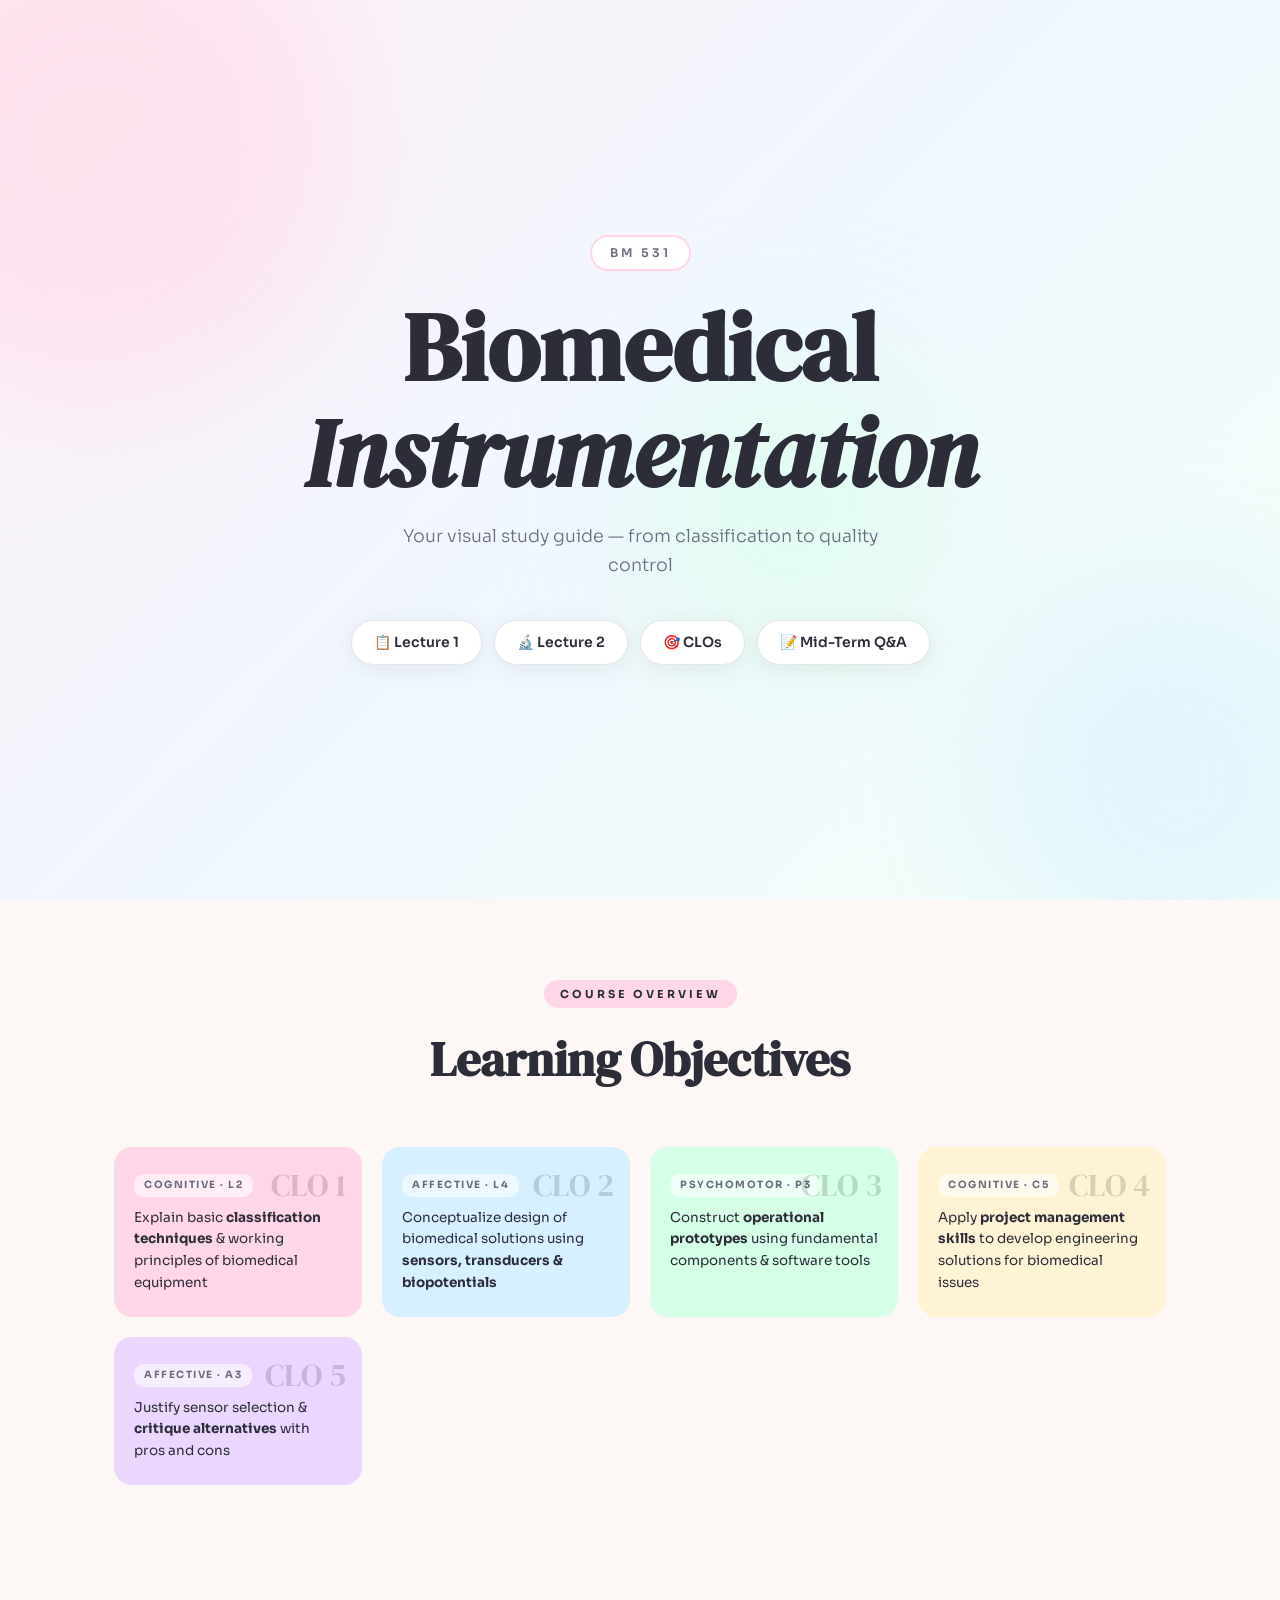
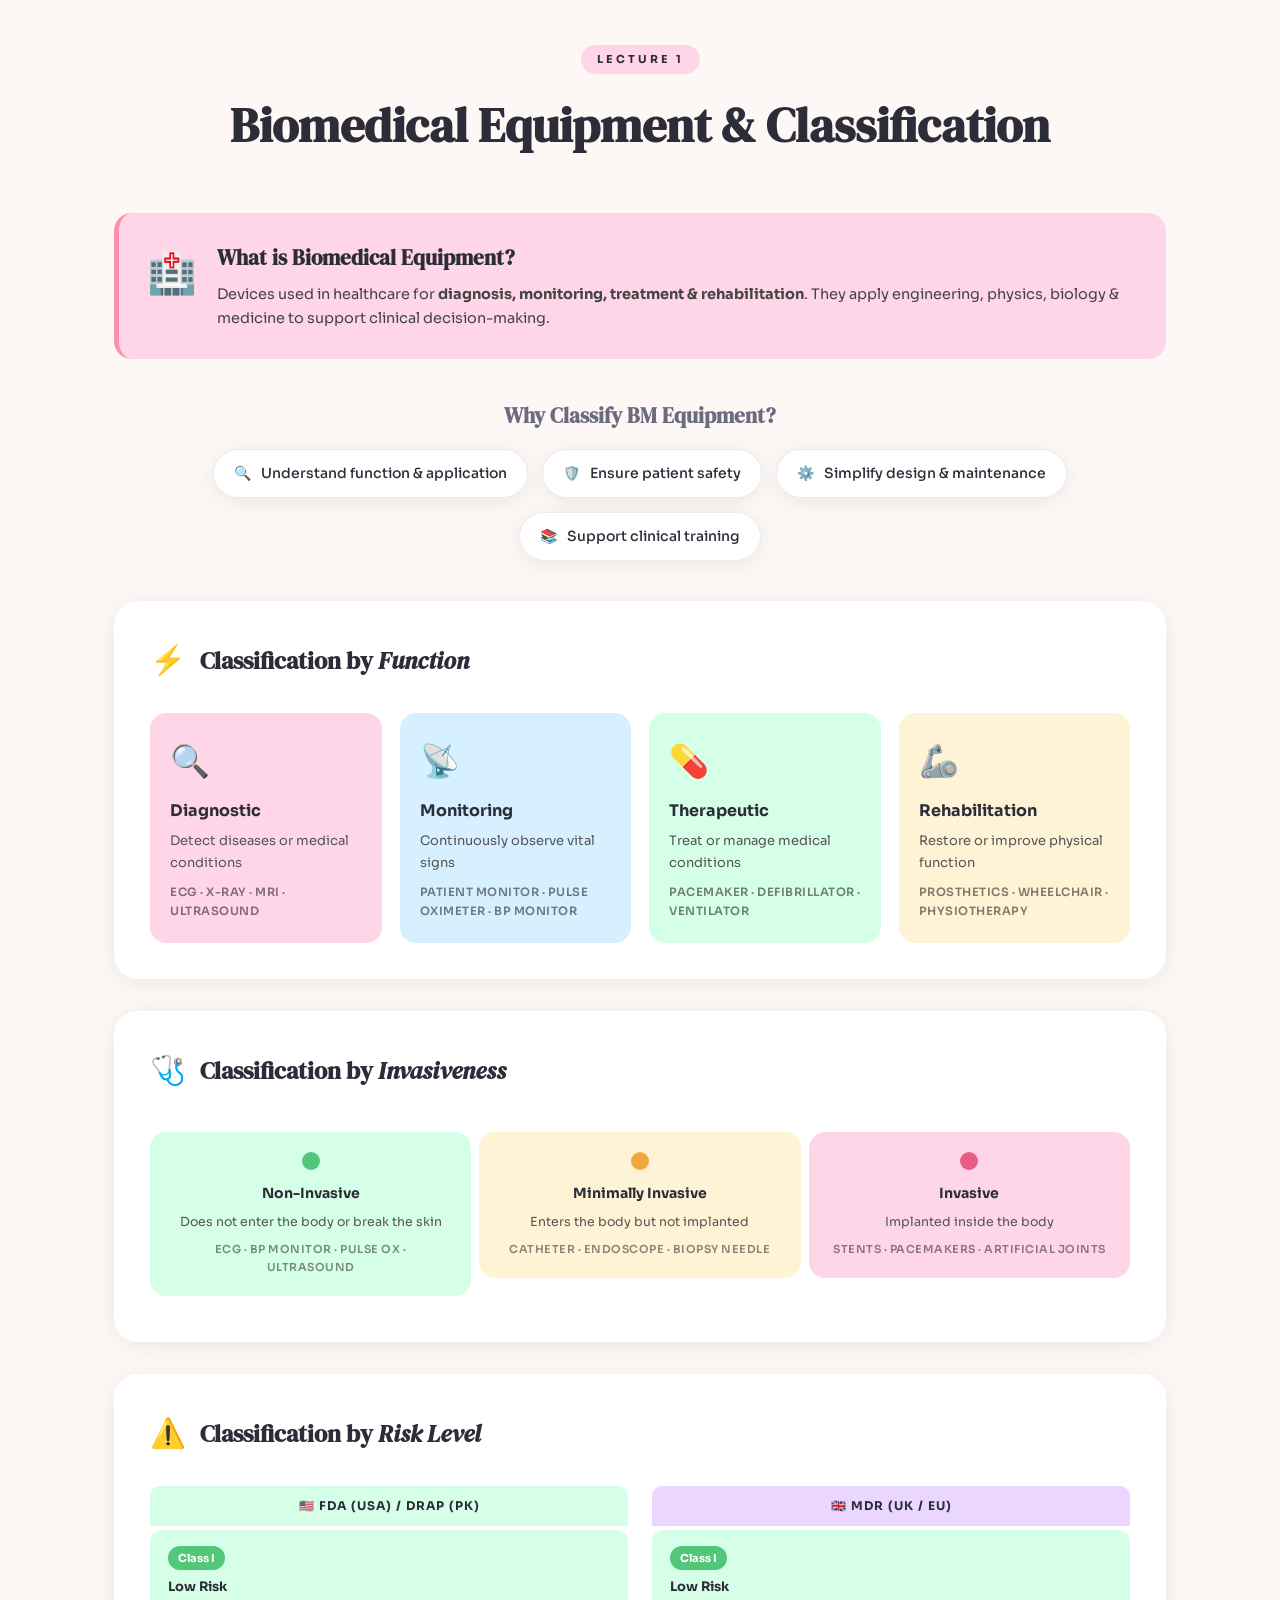
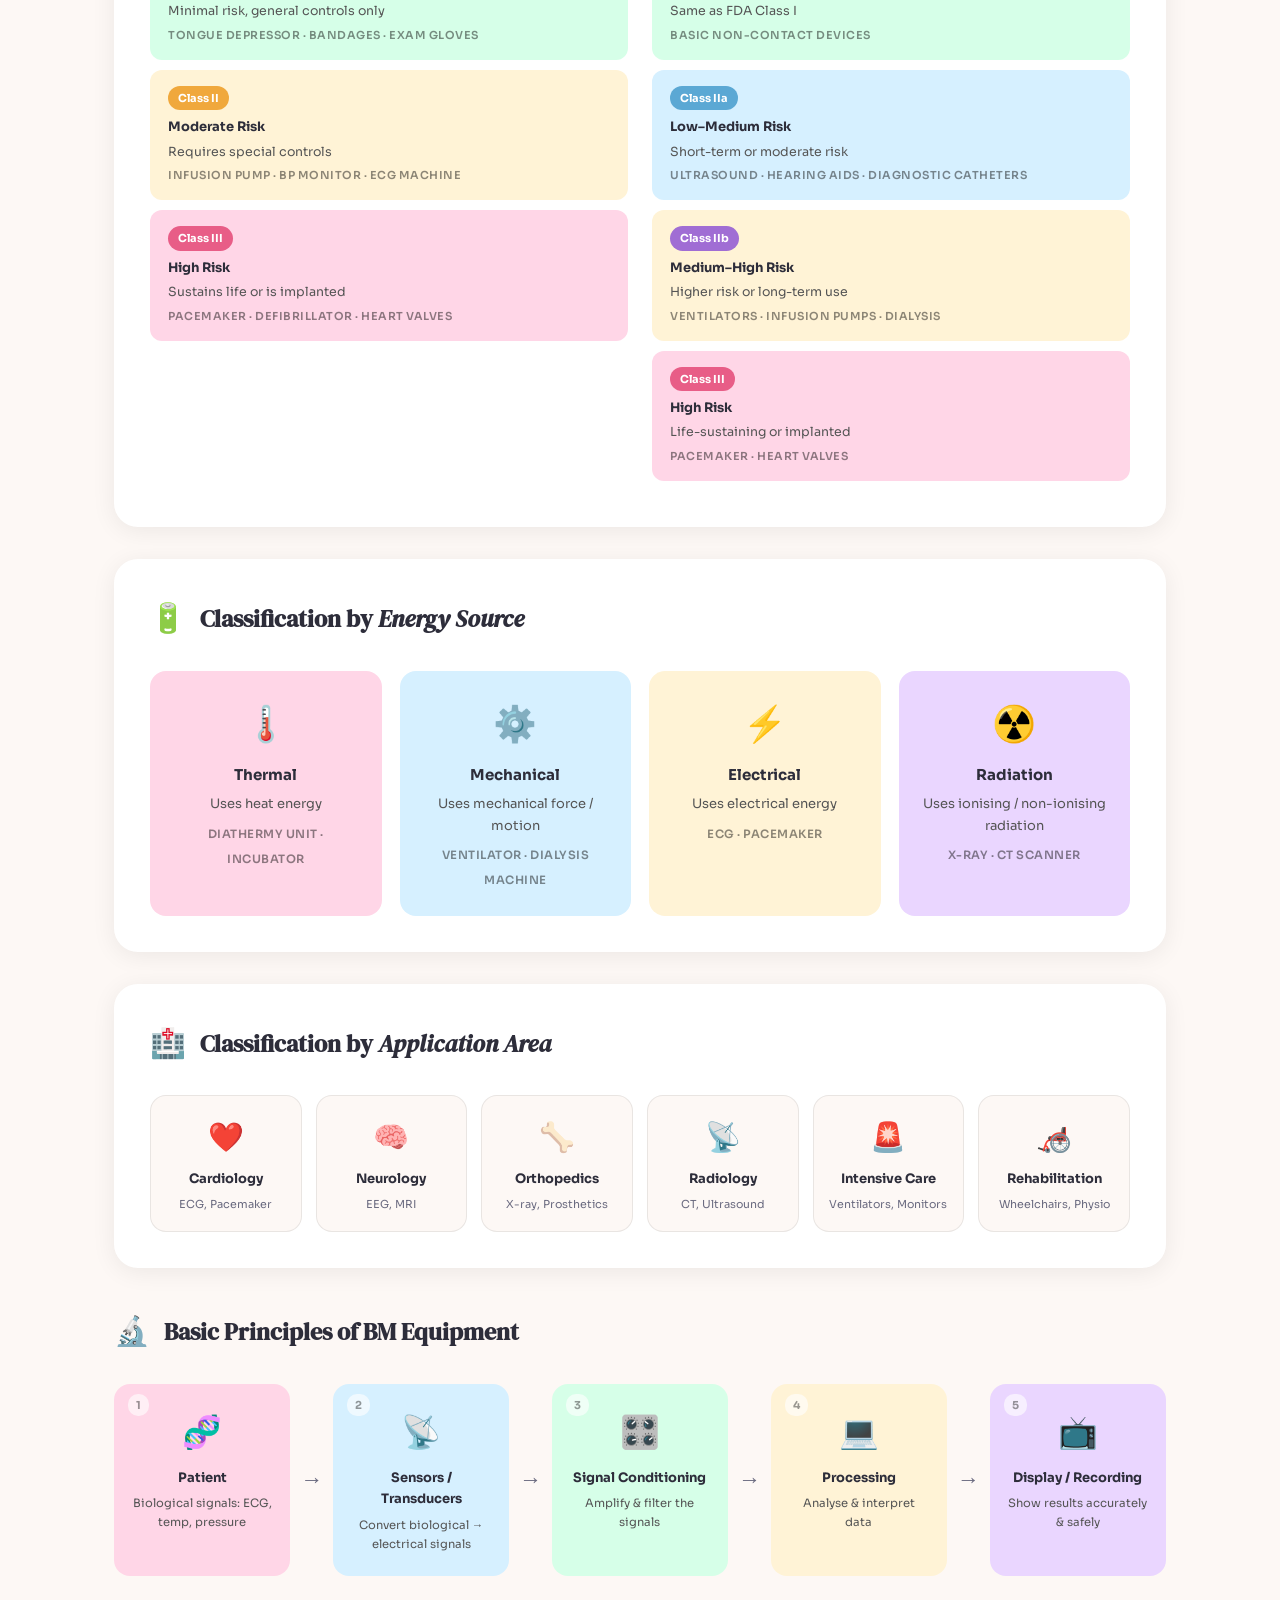
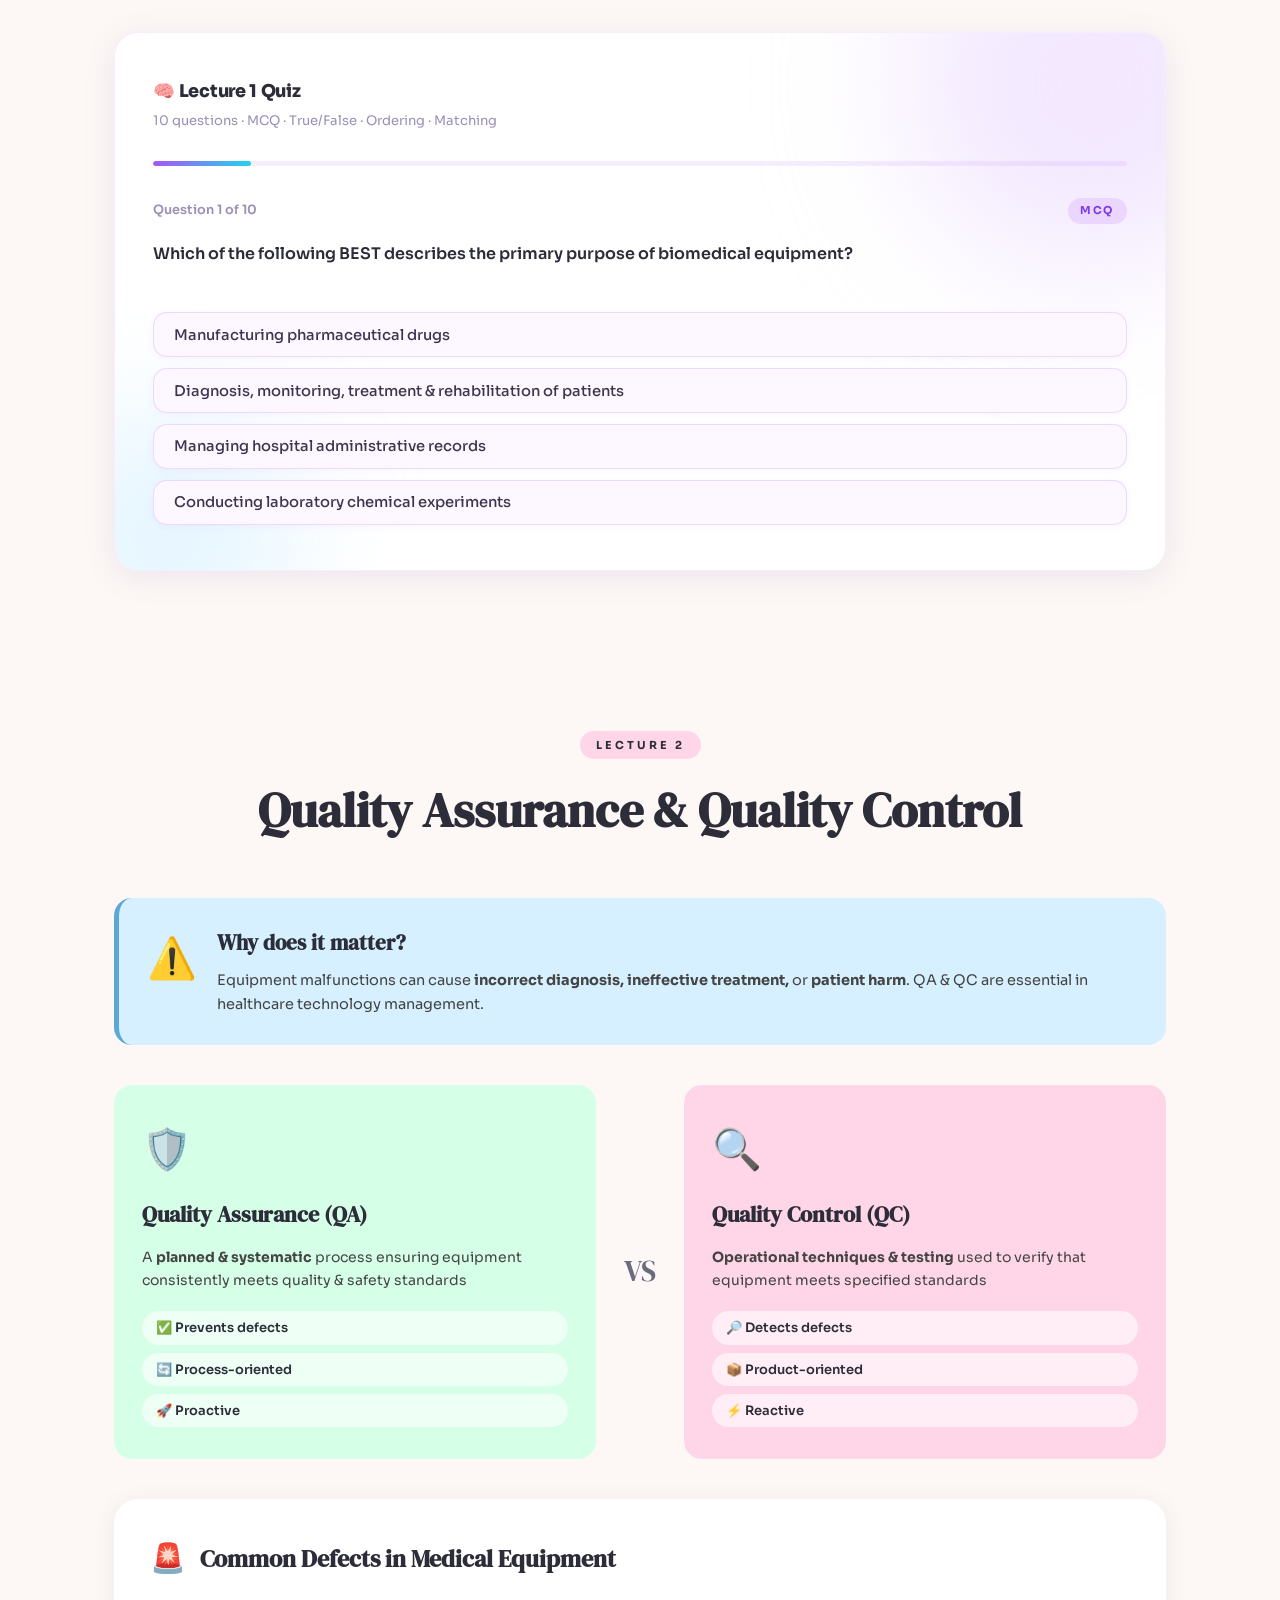
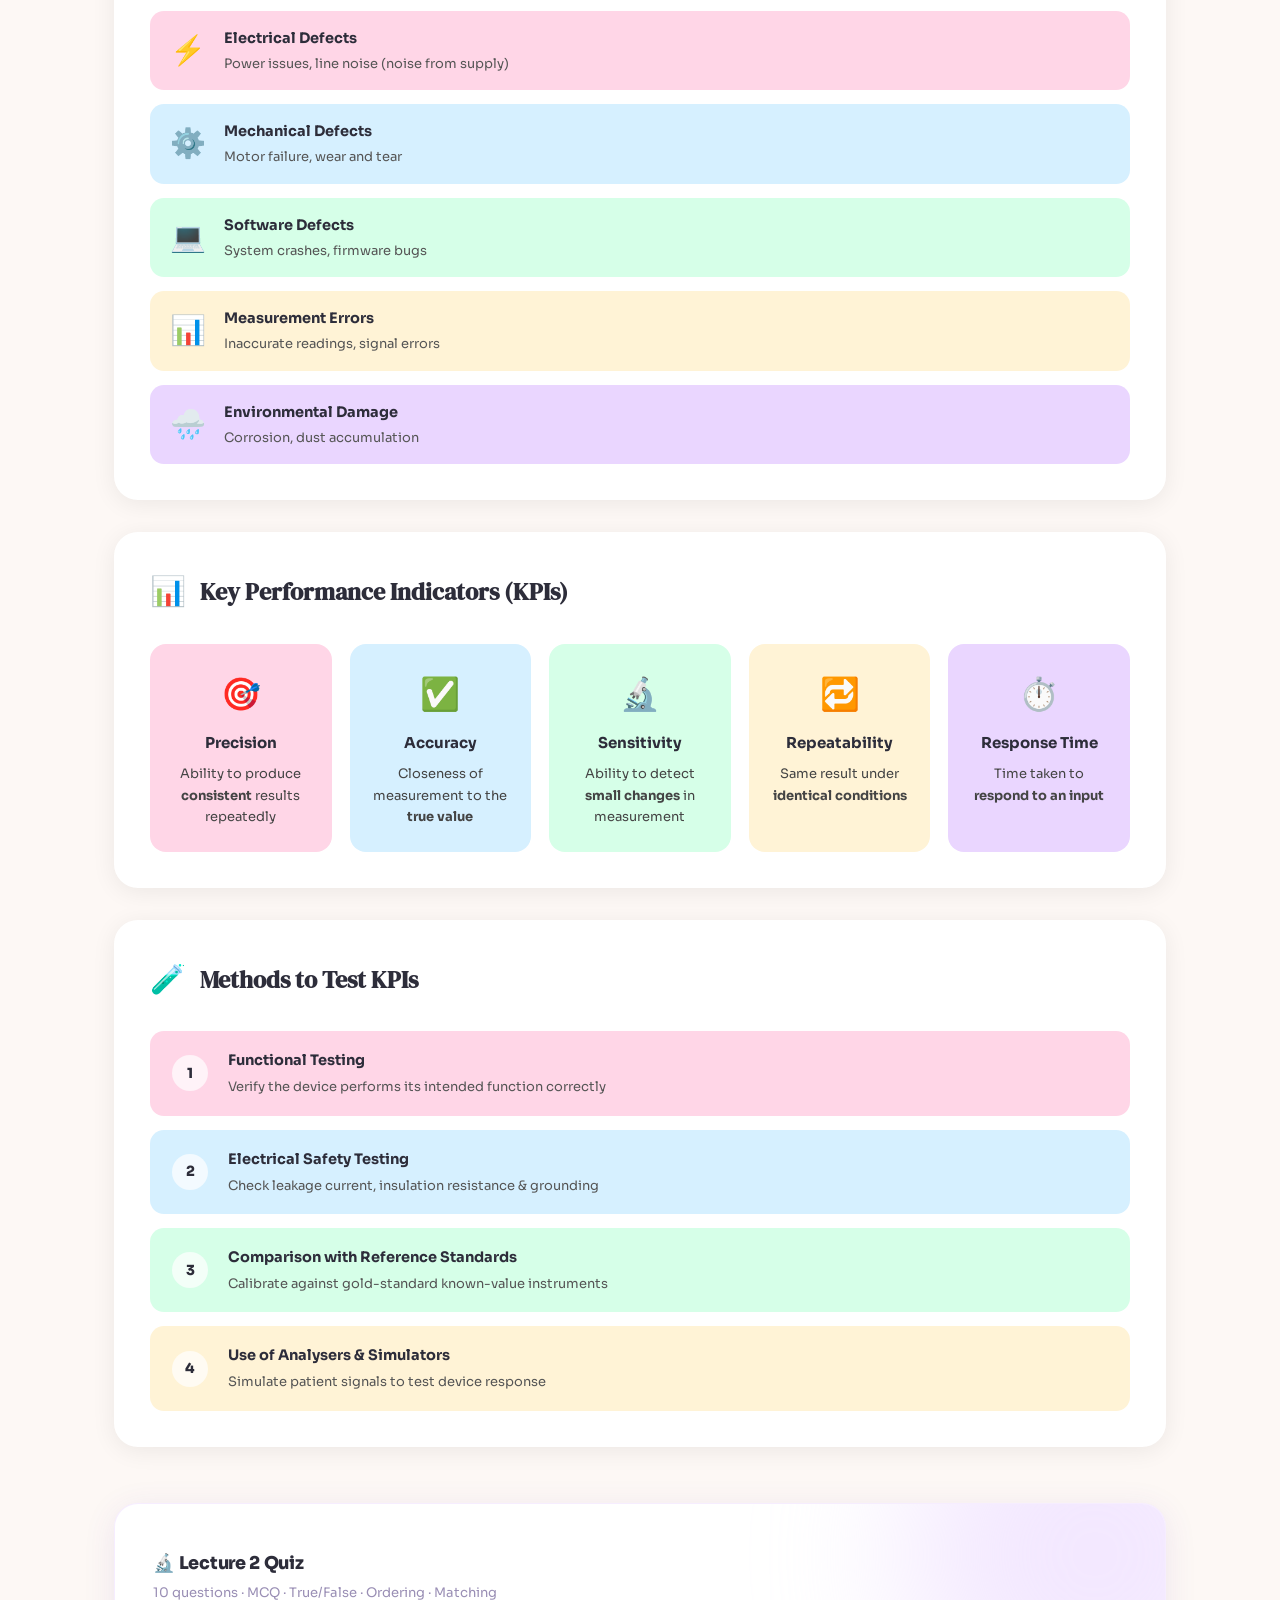
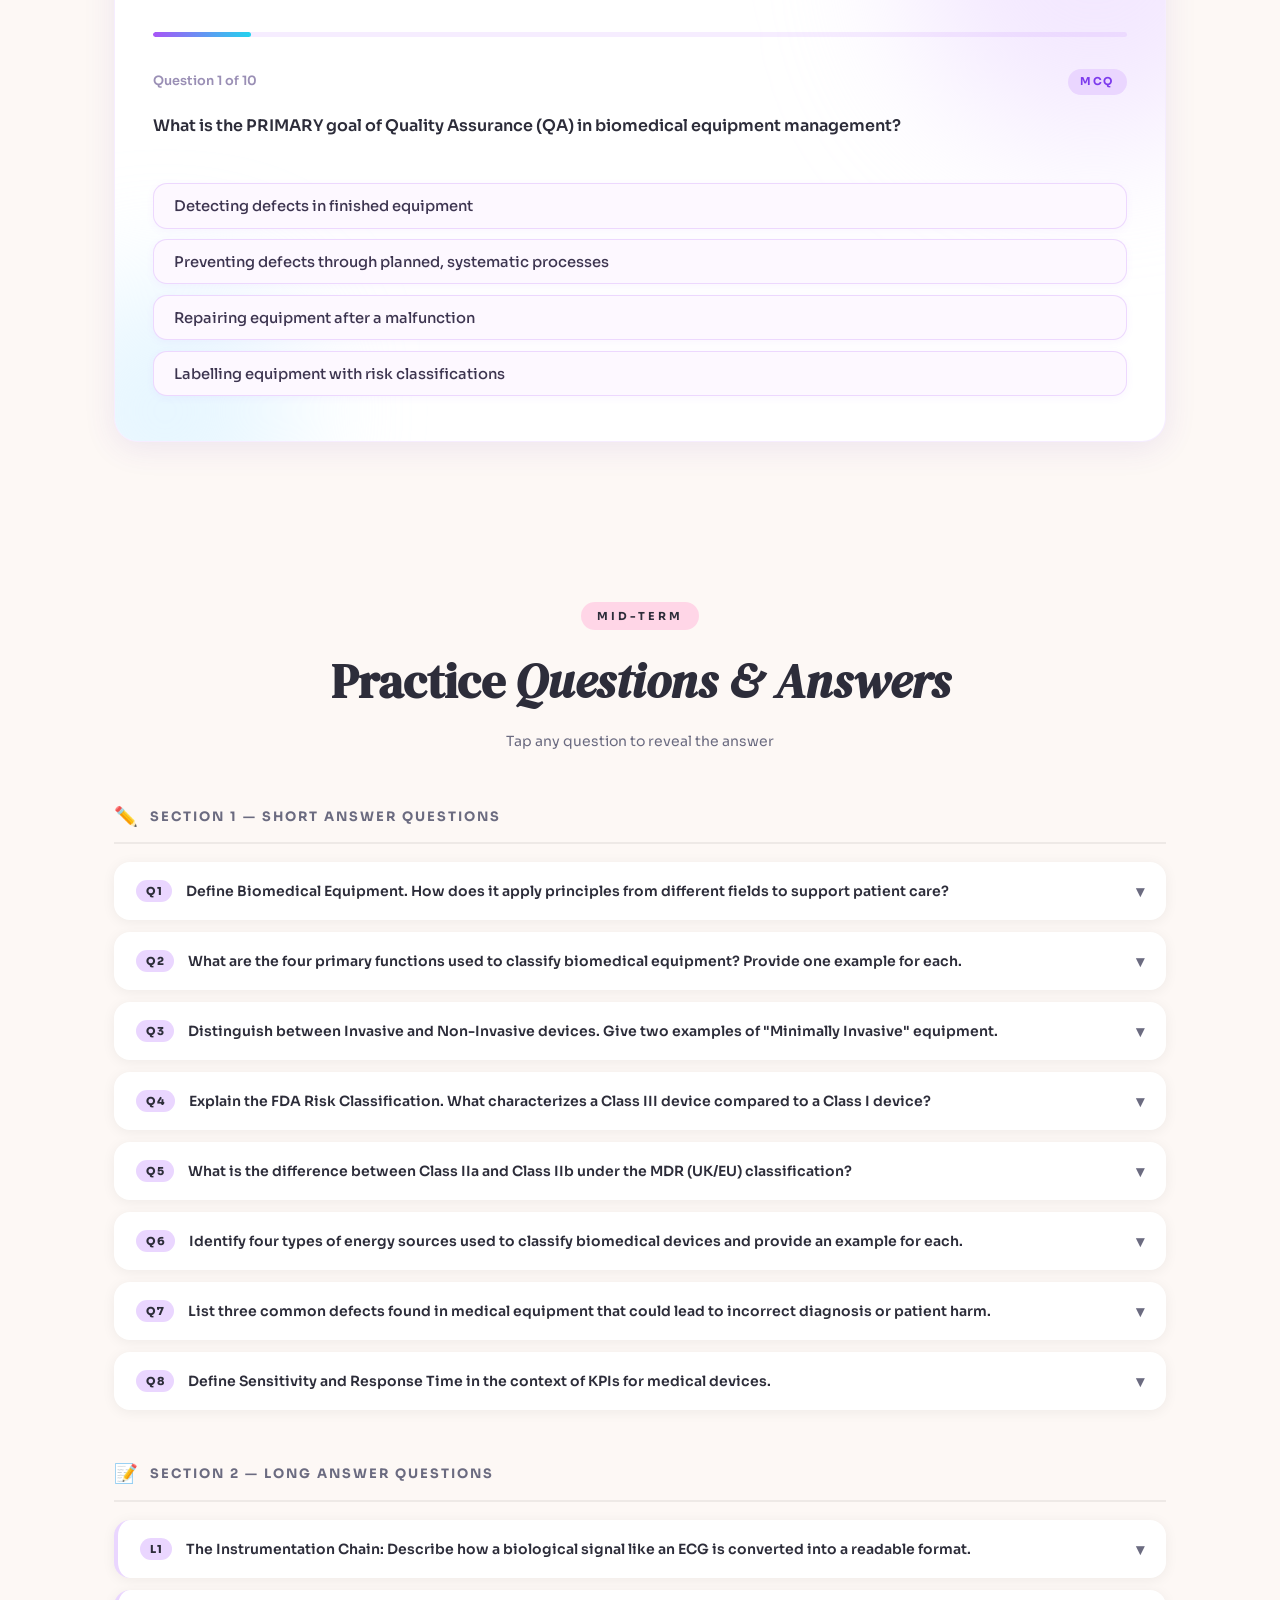
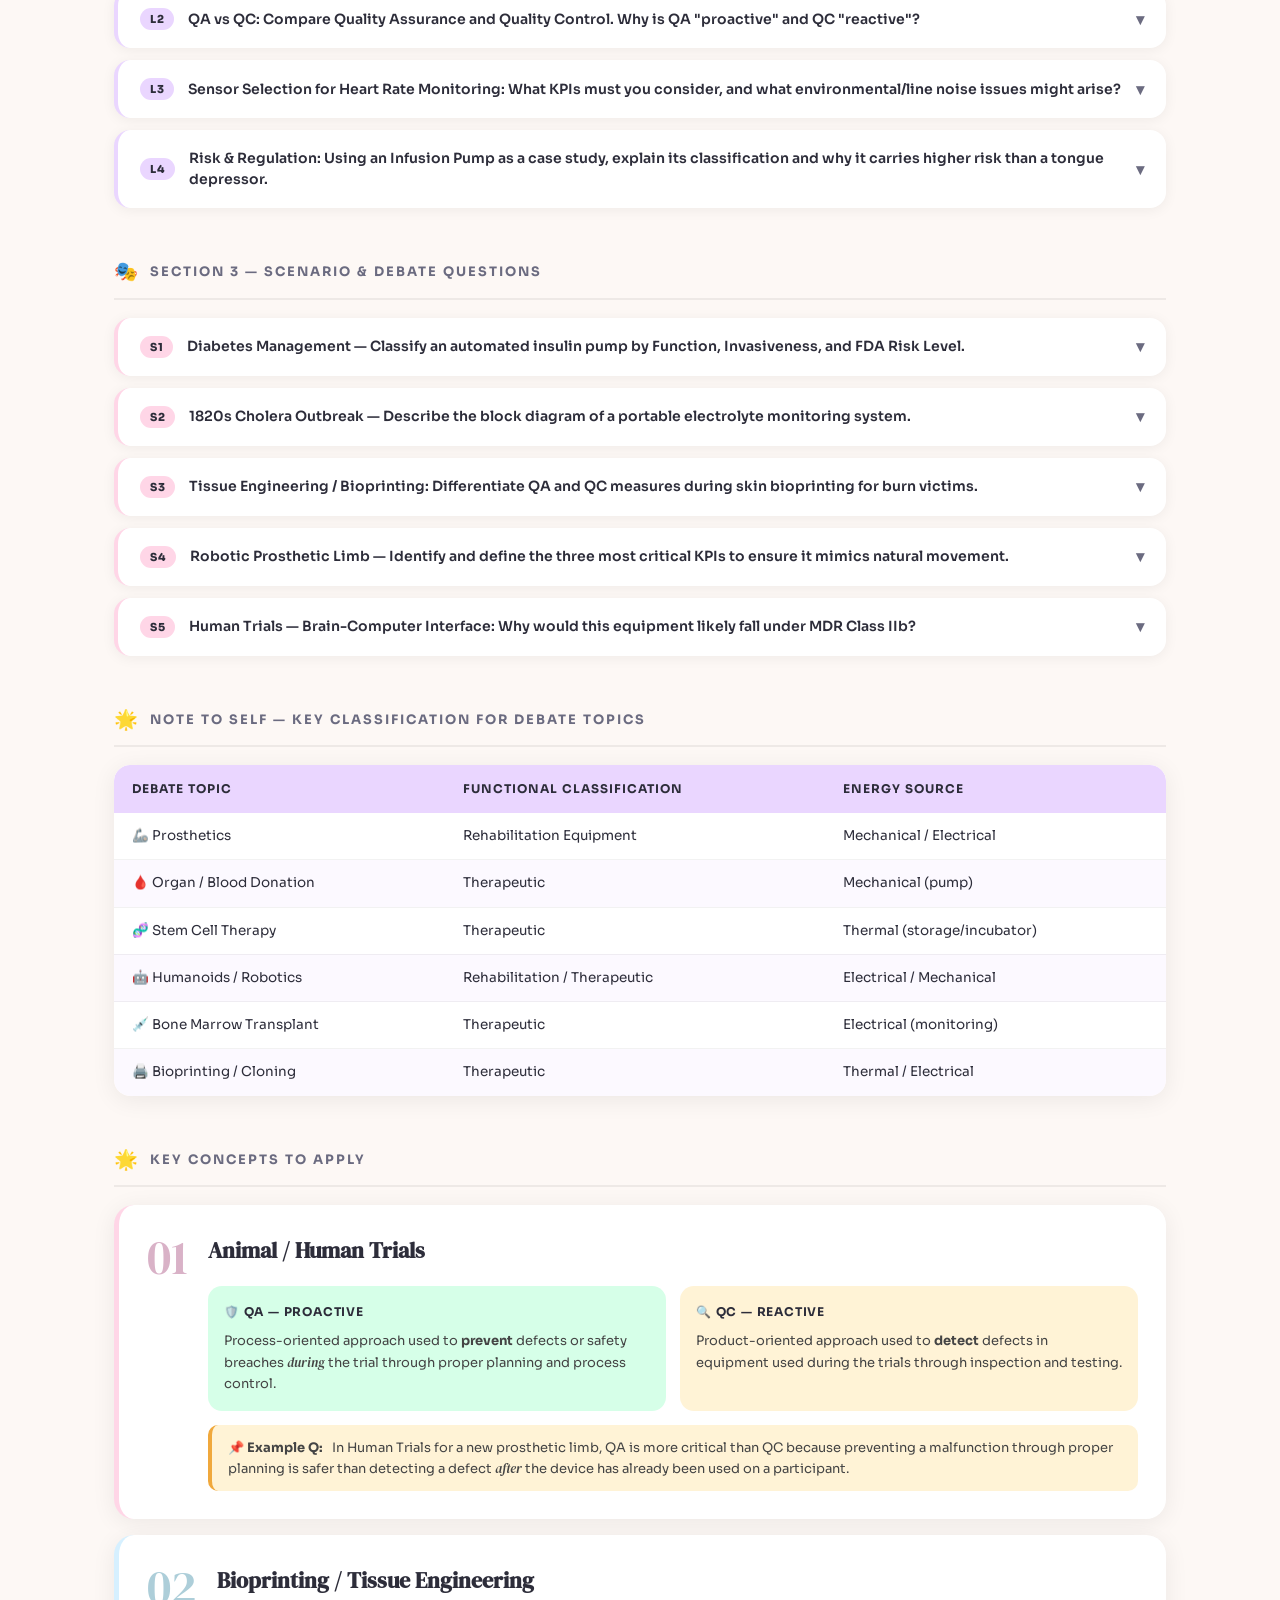
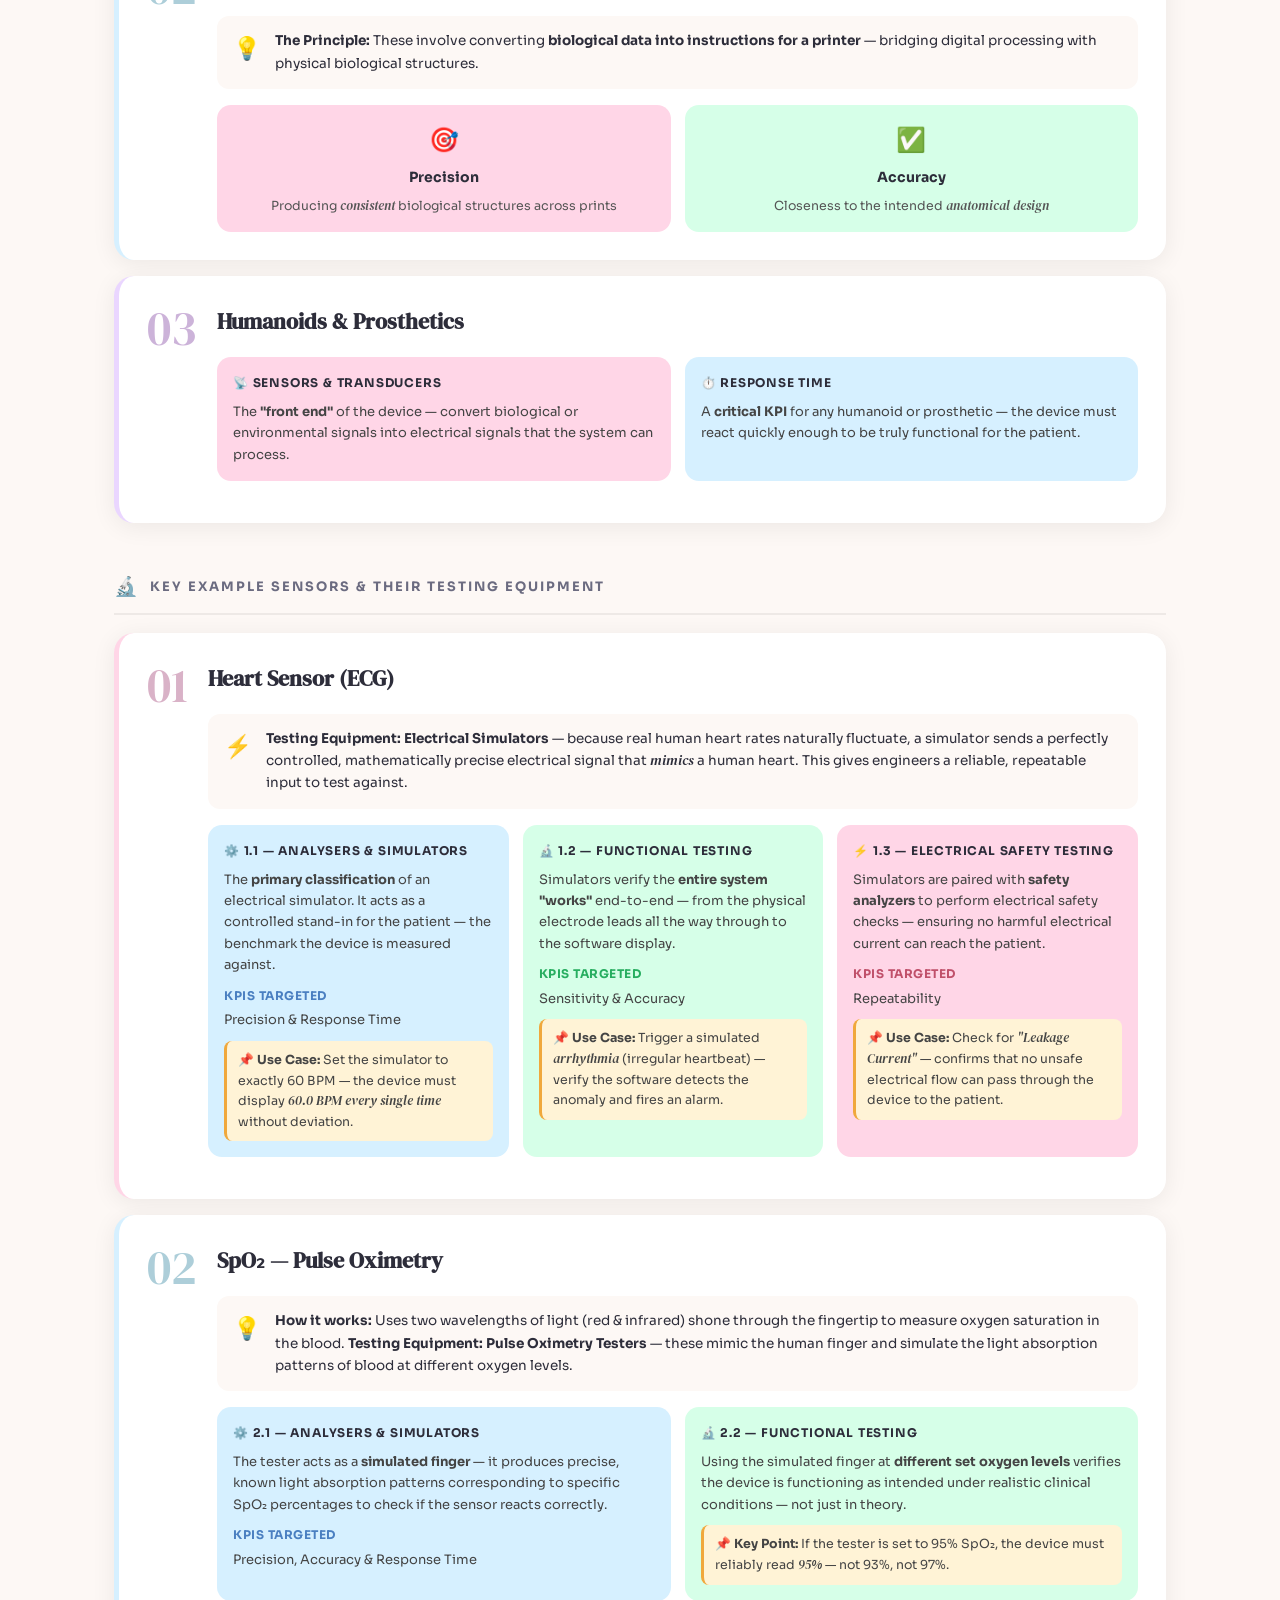
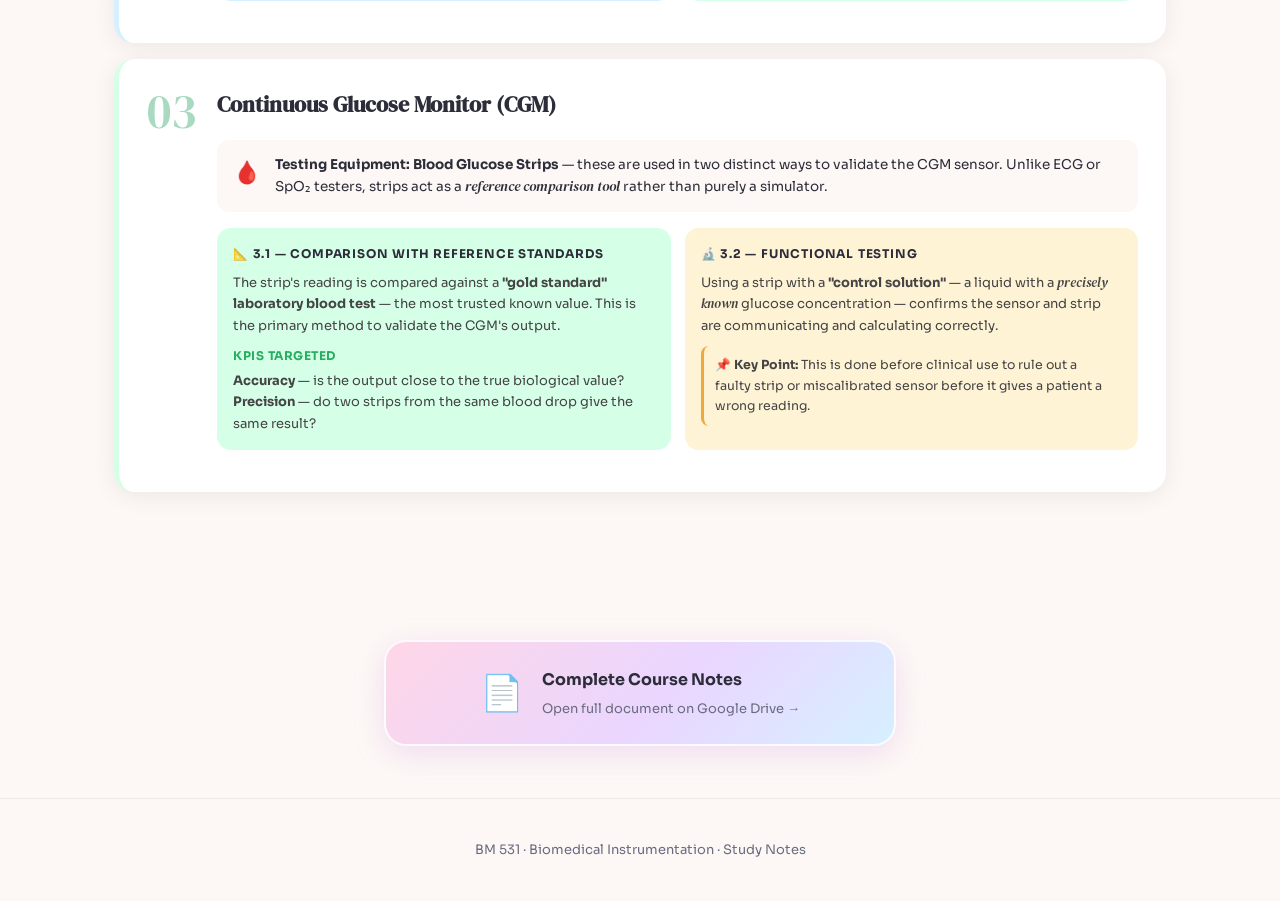
==== commit 4cd959da: "Refactor QA section in index.html" ====
--- a/index.html
+++ b/index.html
@@ -1943,15 +1943,15 @@
           <span class="qa-chevron">▾</span>
         </button>
         <div class="qa-a">
-        <div class="qa-compare">
-
-        <div class="qa-compare-card" style="--qcc:#d6ffe8">
-        <div class="qcc-icon">🛡️</div>
-        <h4>QA — Proactive</h4>
-        <p>QA focuses on the <strong>entire system</strong> to <em>prevent</em> defects before they happen. In bioprinting, this means standardizing the environment to ensure every skin graft produced is safe and consistent.</p>
-        <div style="margin-top:12px; background:rgba(255,255,255,0.6); border-left:3px solid #6fcf97; border-radius:8px; padding:9px 12px; font-size:12.5px; color:#444;">
+          <div class="qa-compare">
+          <div class="qa-compare-card" style="--qcc:#d6ffe8">
+          <div class="qcc-icon">🛡️</div>
+          <h4>QA — Proactive</h4>
+          <p>QA focuses on the <strong>entire system</strong> to <em>prevent</em> defects before they happen. In bioprinting, this means standardizing the environment to ensure every skin graft produced is safe and consistent.</p>
+          <div style="margin-top:12px; background:rgba(255,255,255,0.6); border-left:3px solid #6fcf97; border-radius:8px; padding:9px 12px; font-size:12.5px; color:#444;">
           <strong>📌 Example:</strong> Writing a protocol for bio-ink mixing.
         </div>
+      </div>
       </div>
 
       <div class="qa-compare-vs">VS</div>
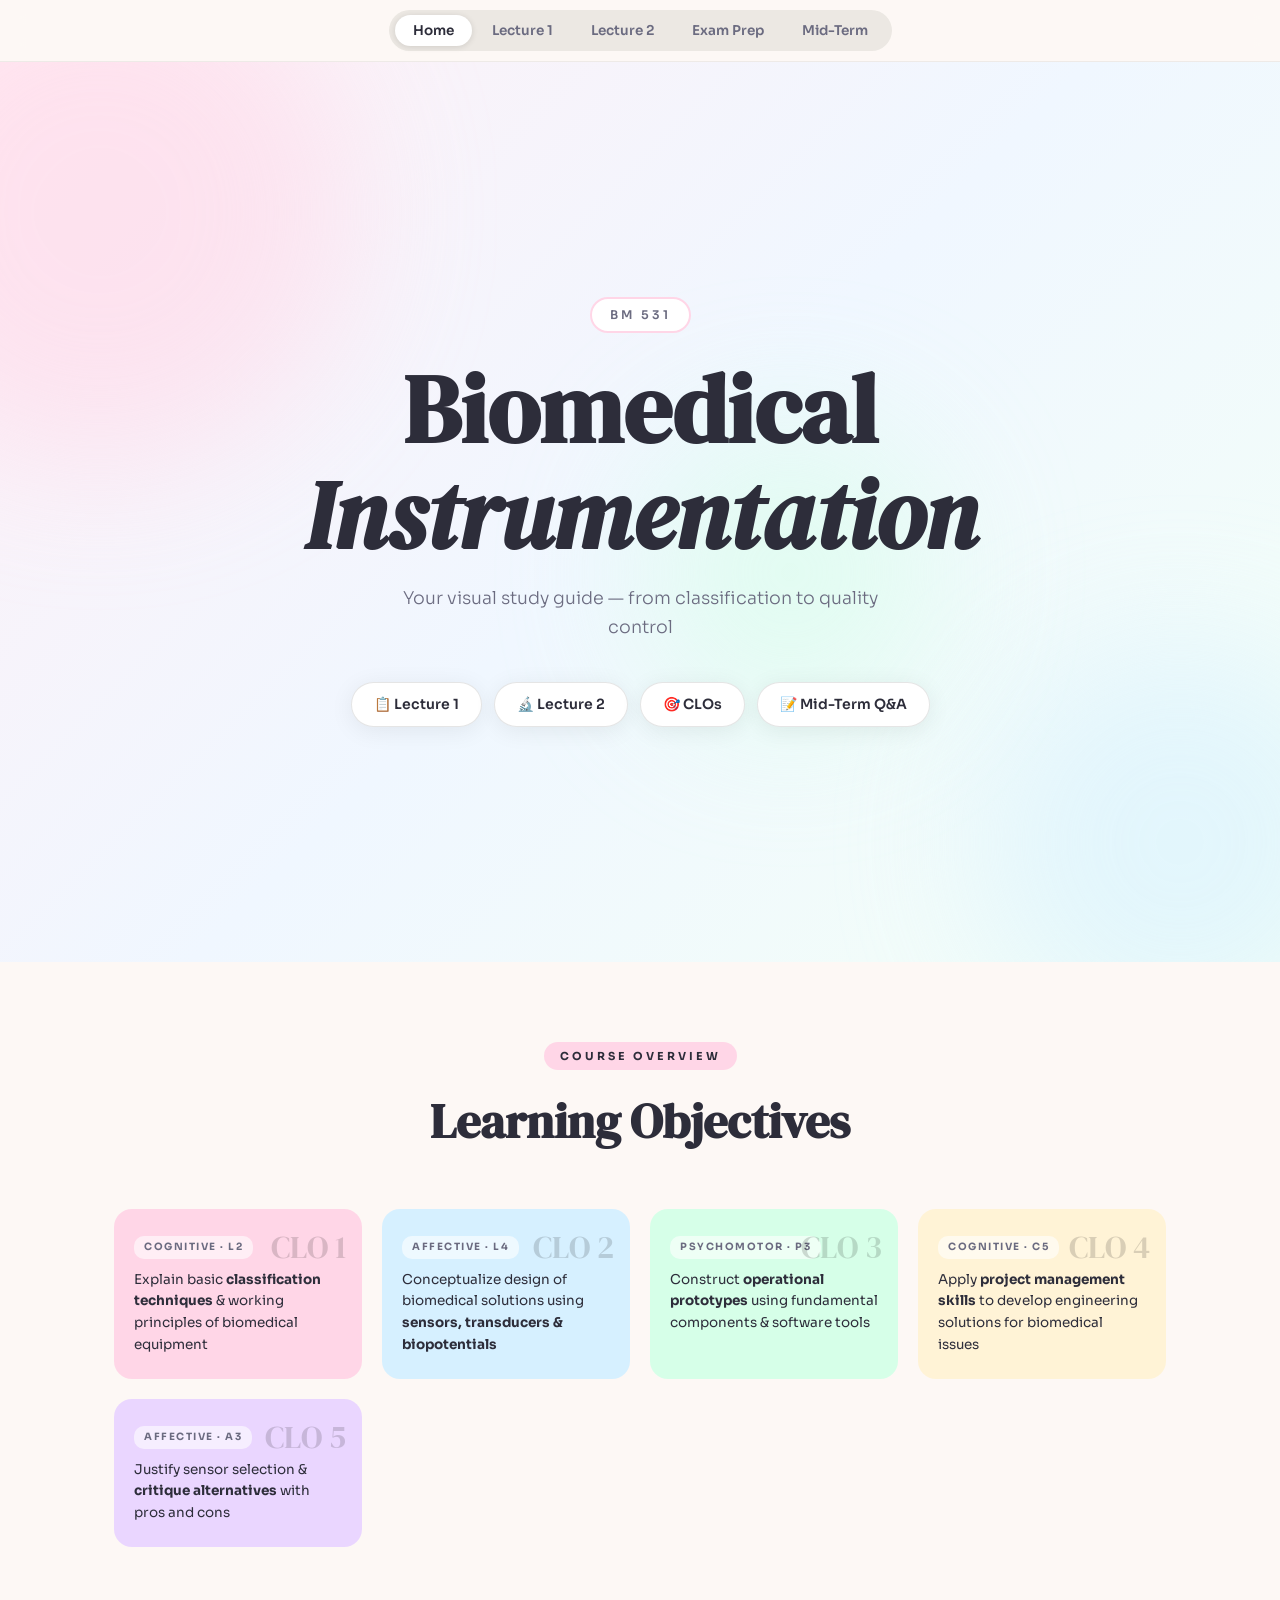
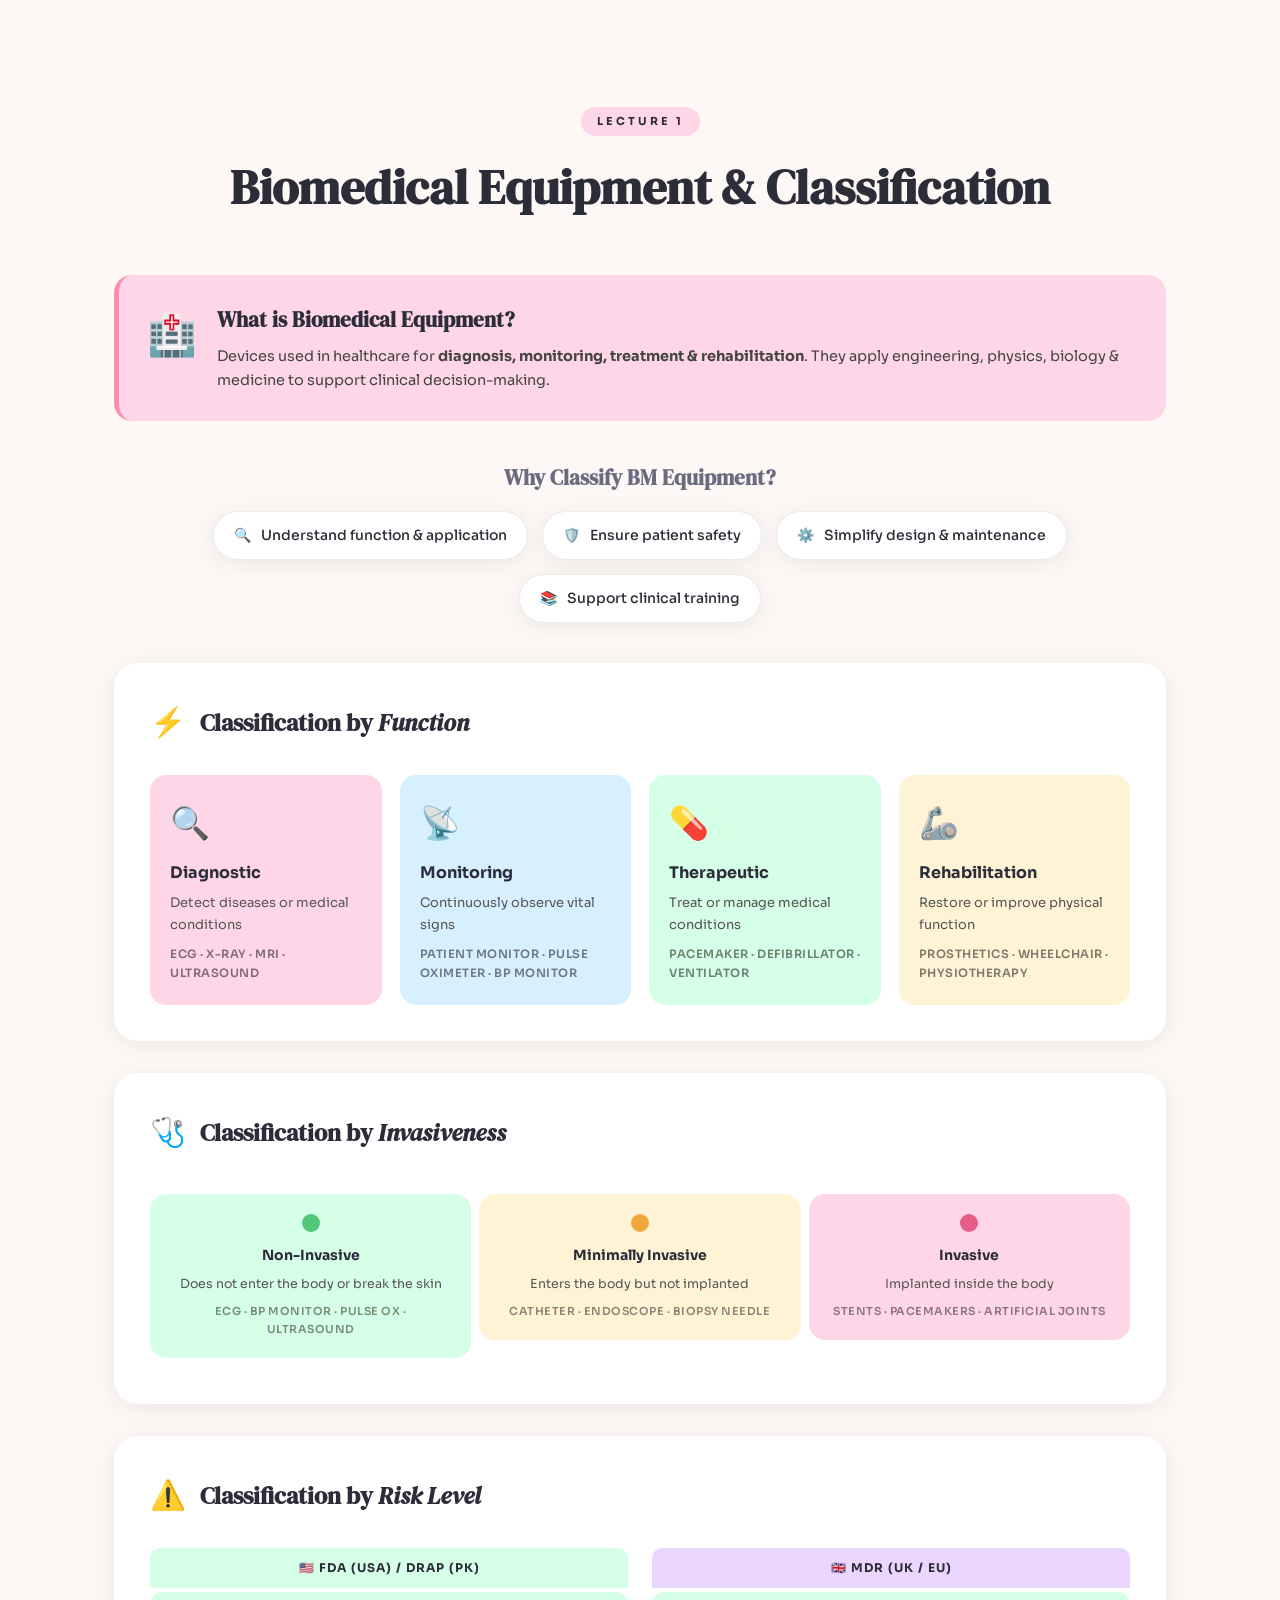
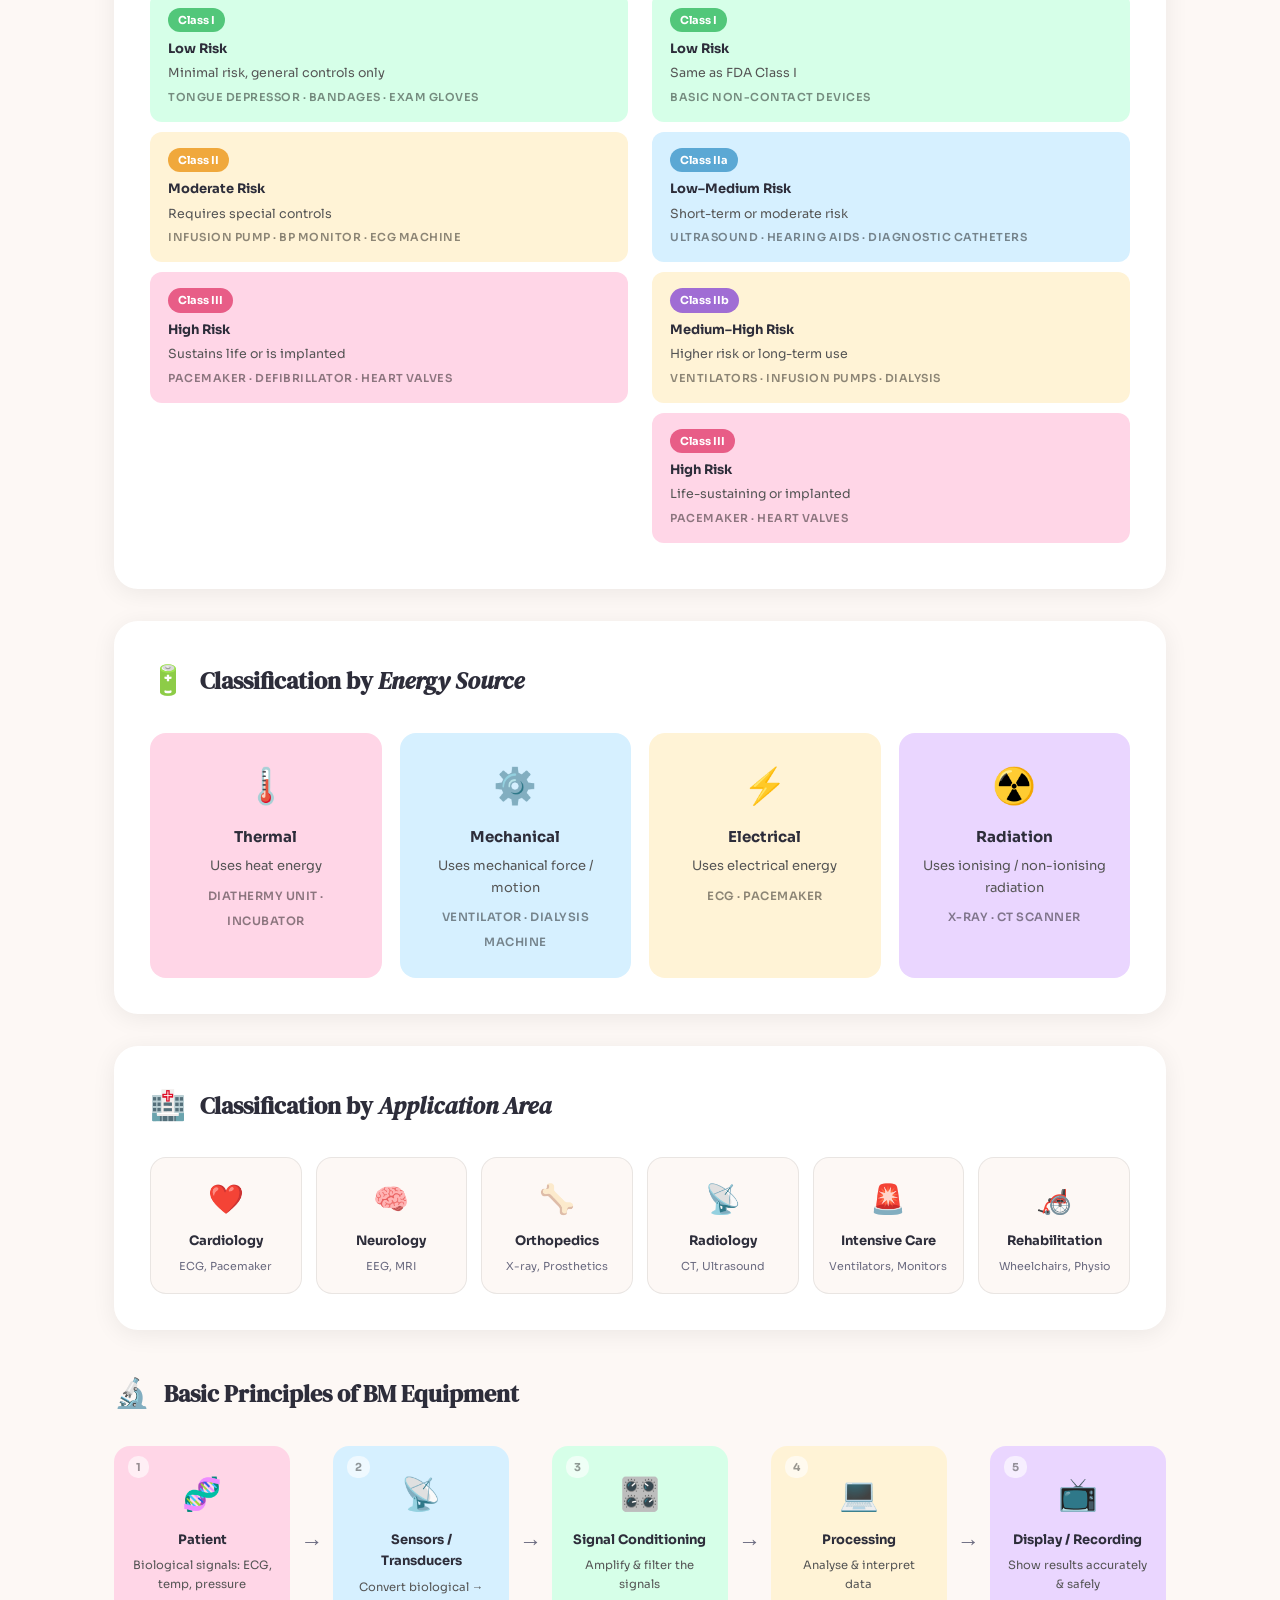
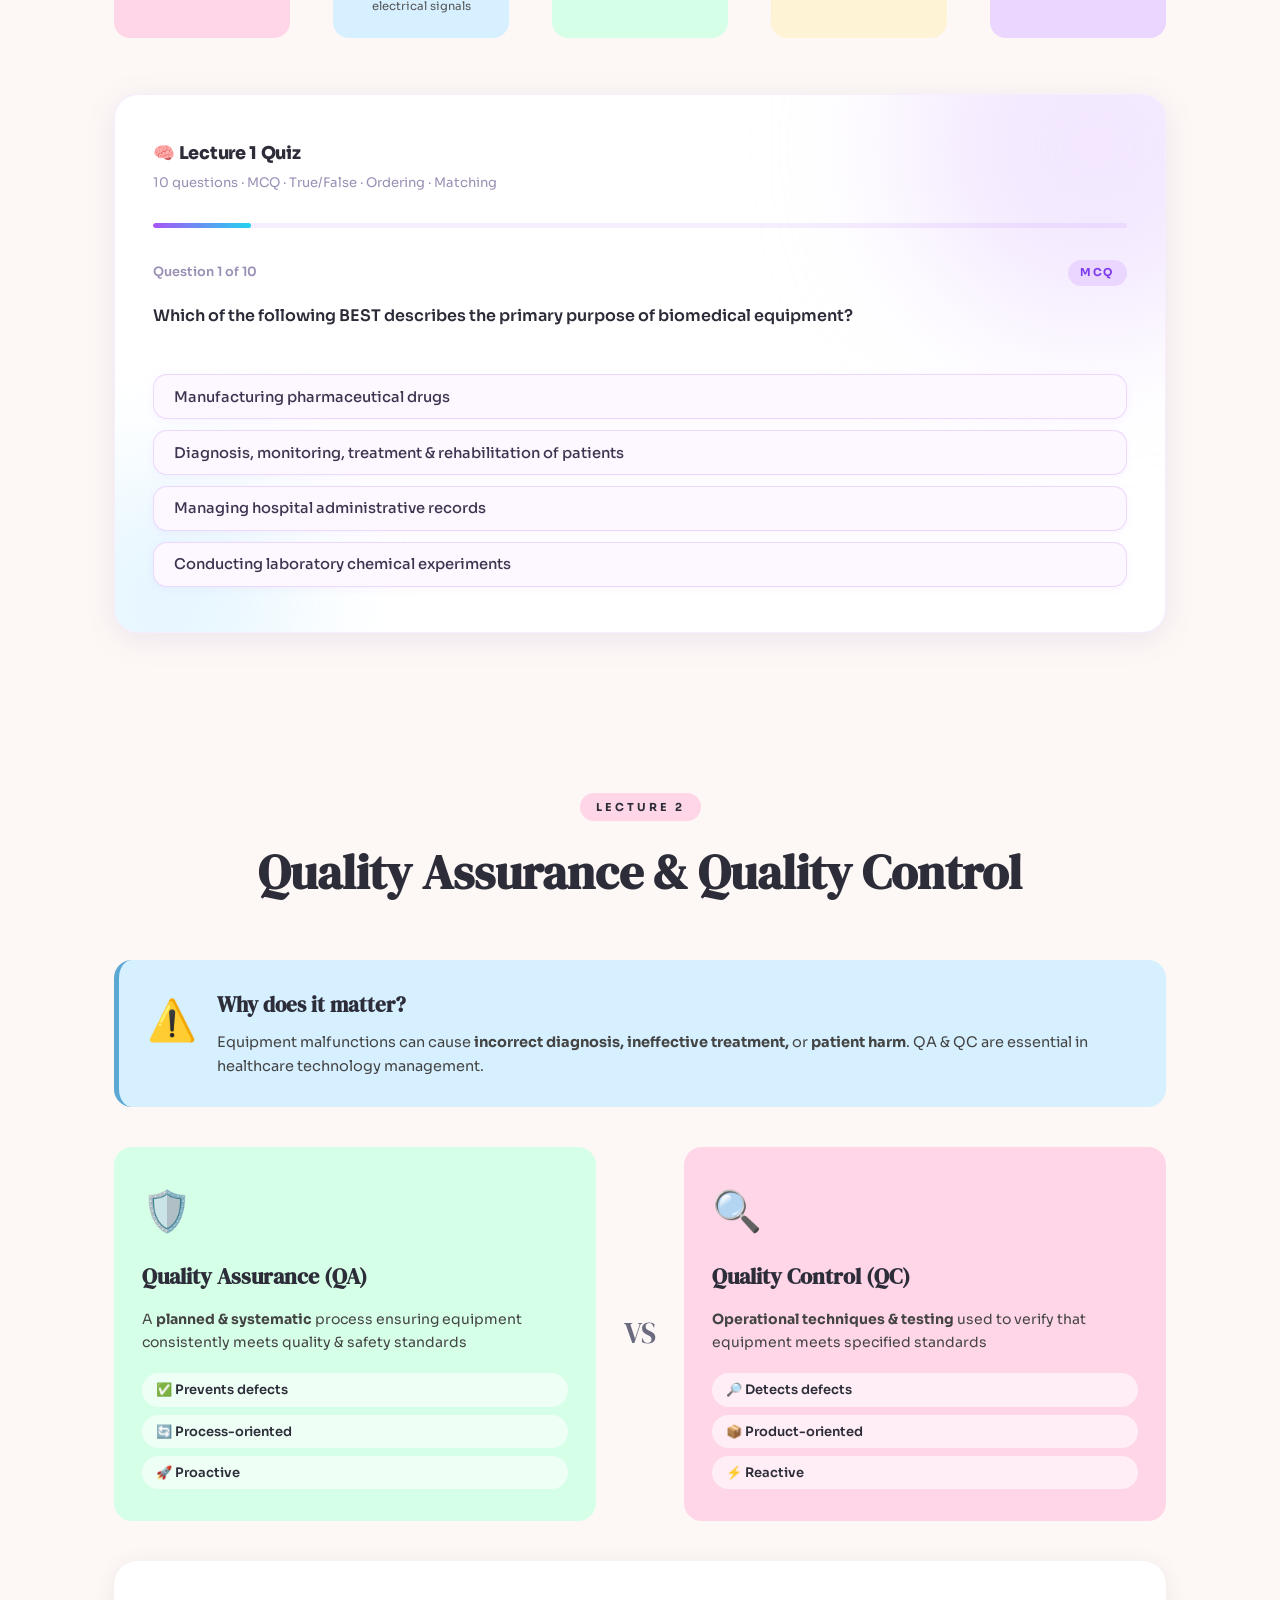
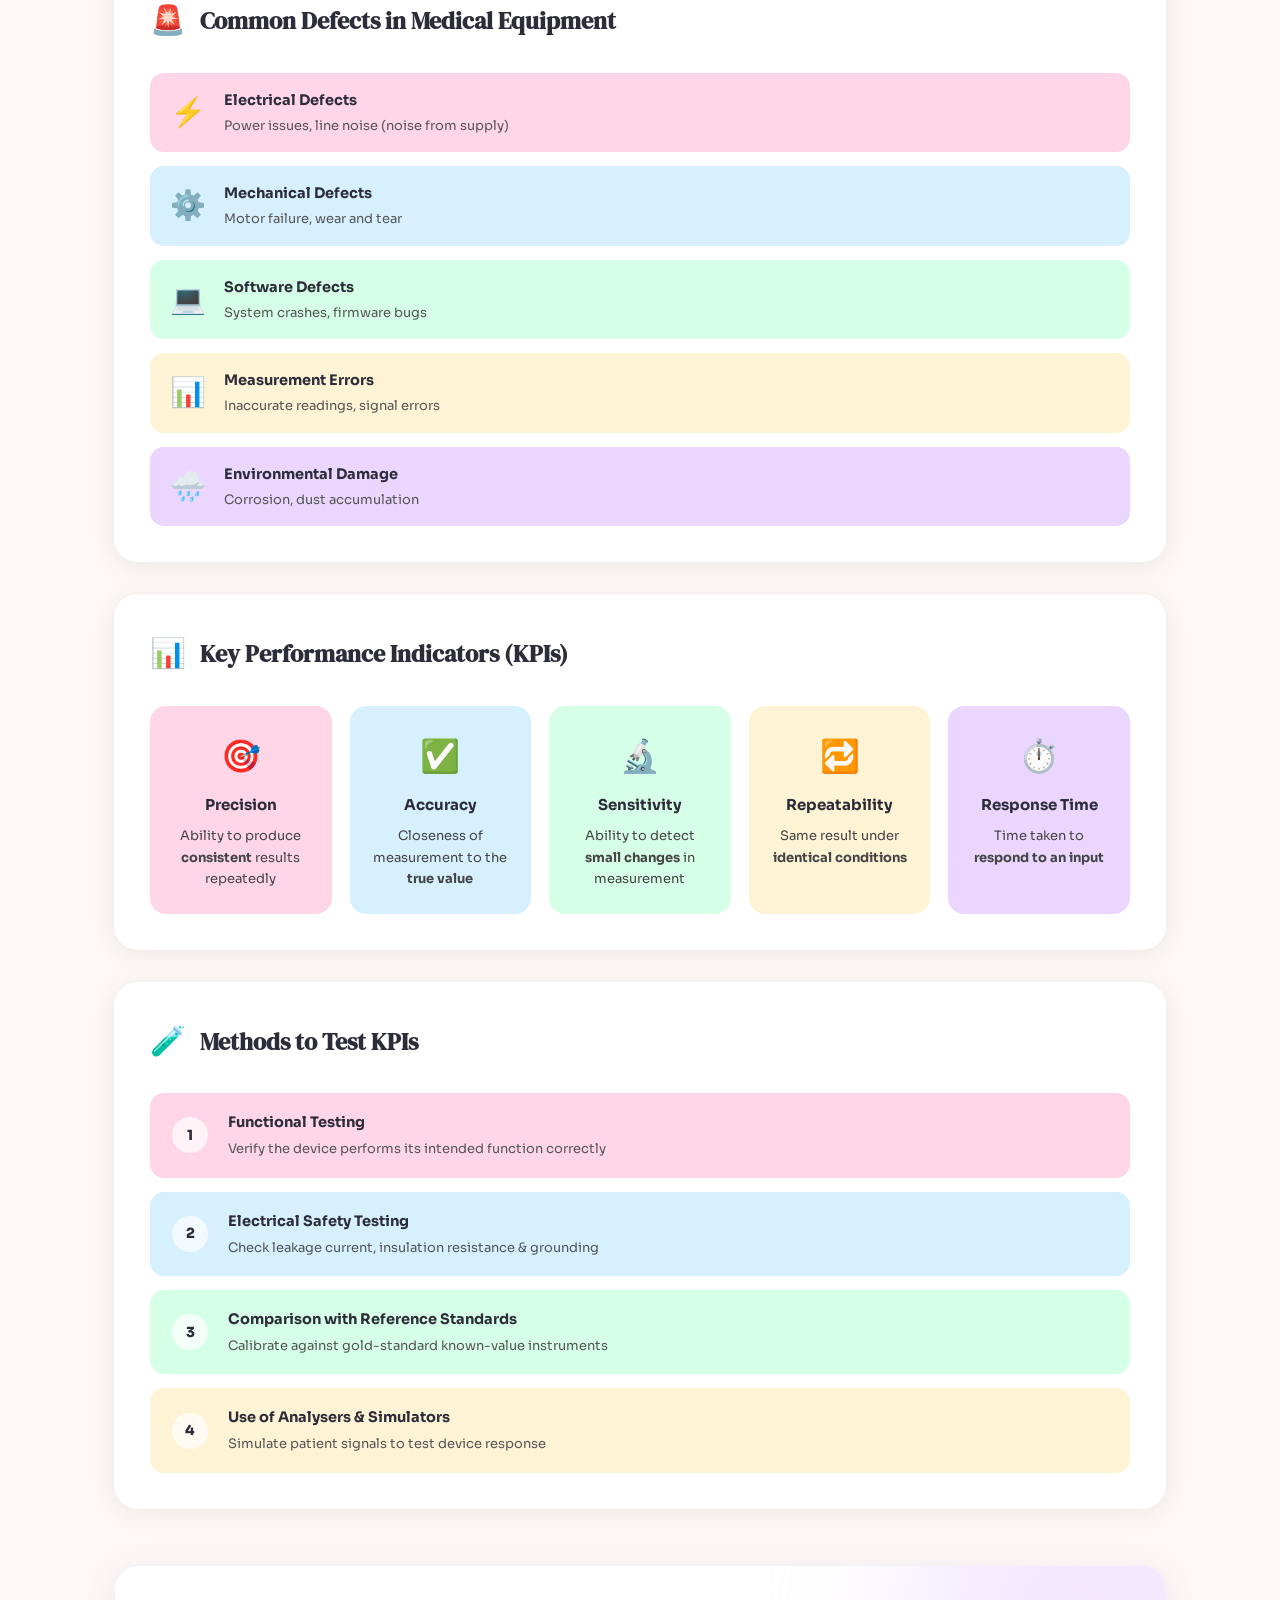
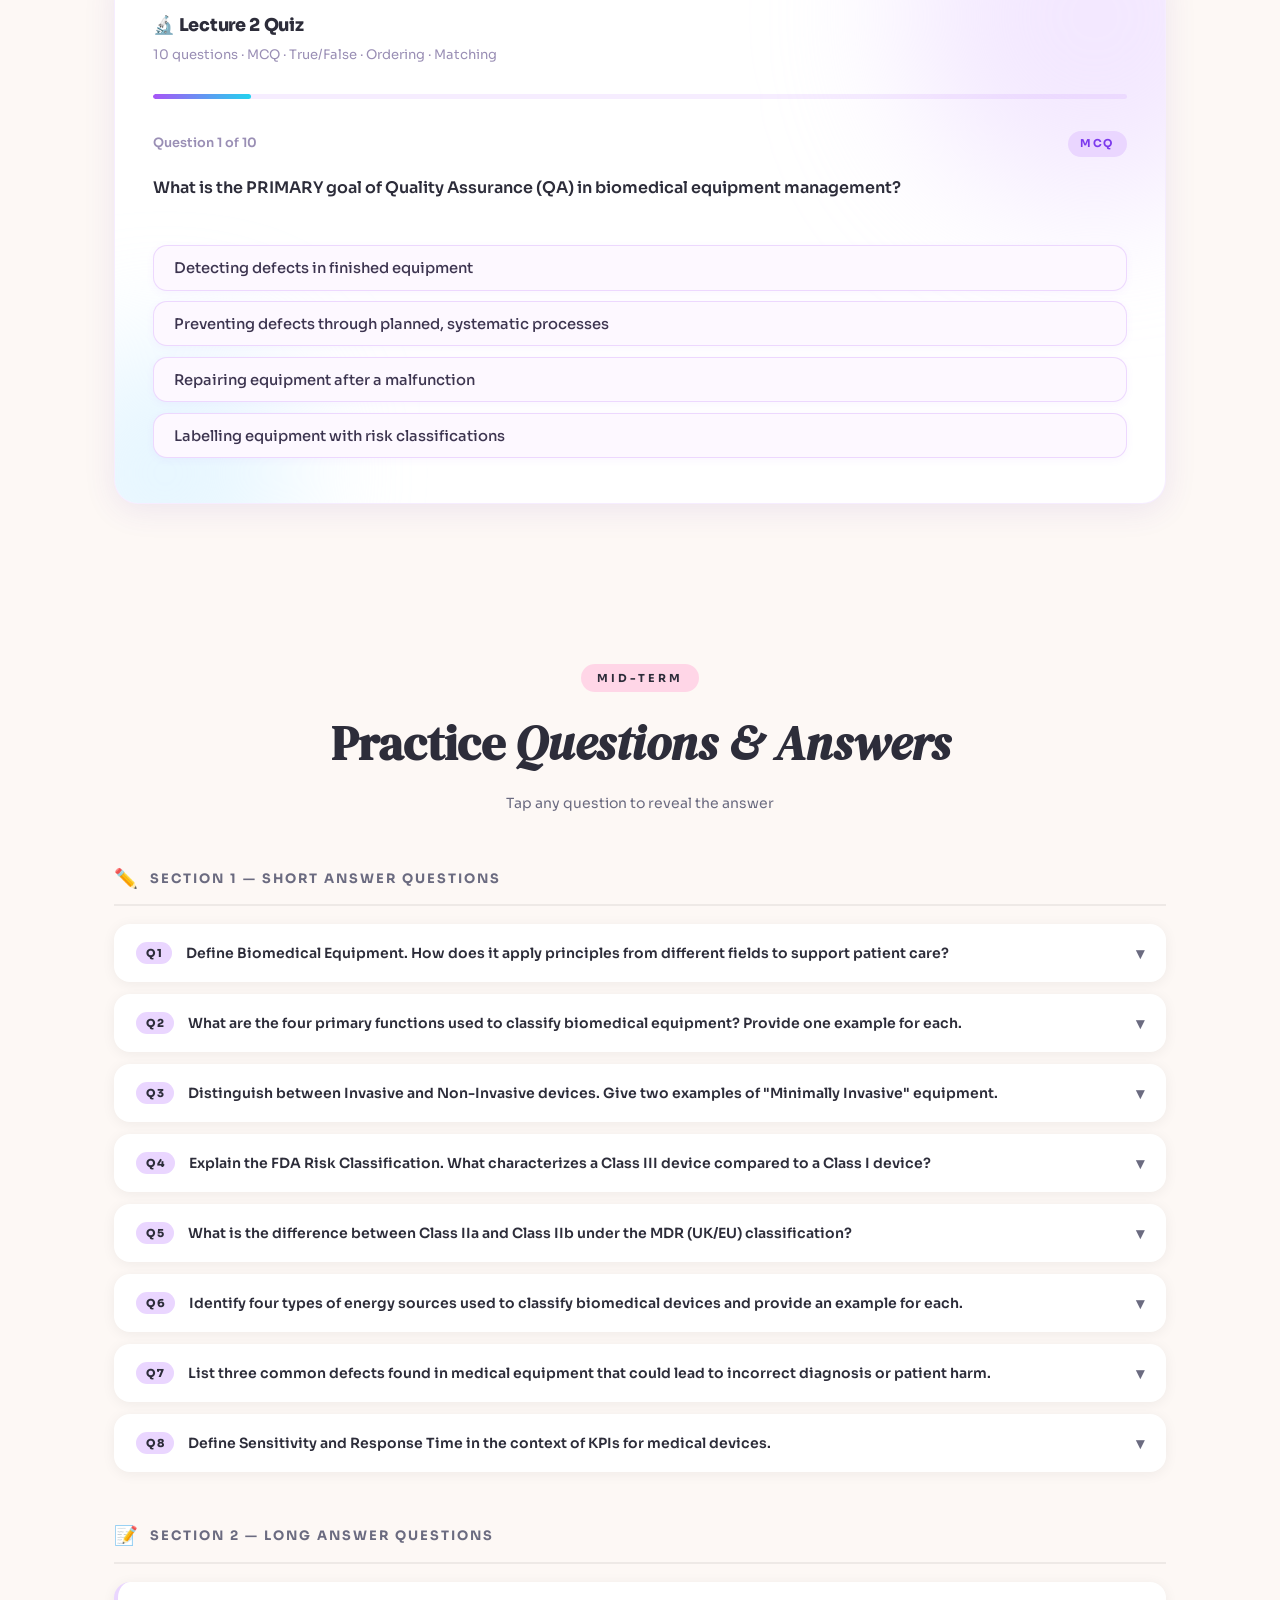
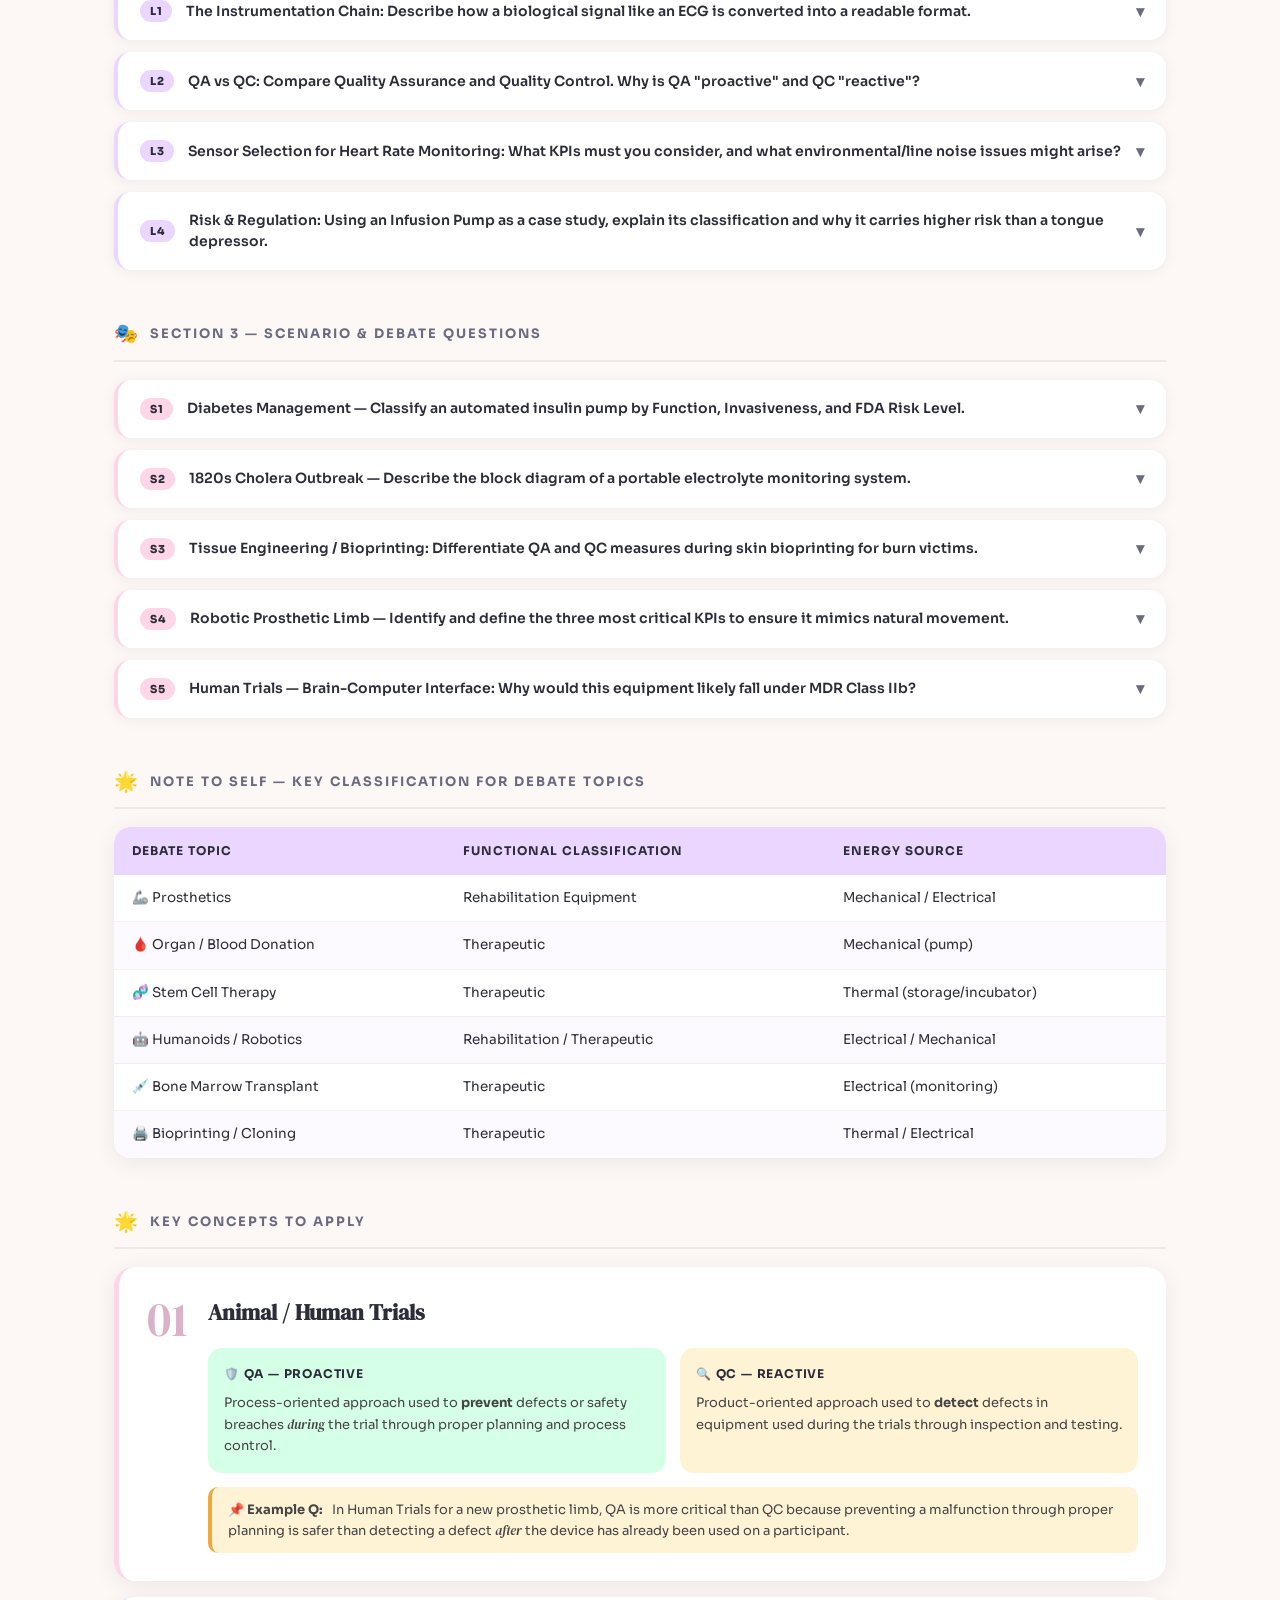
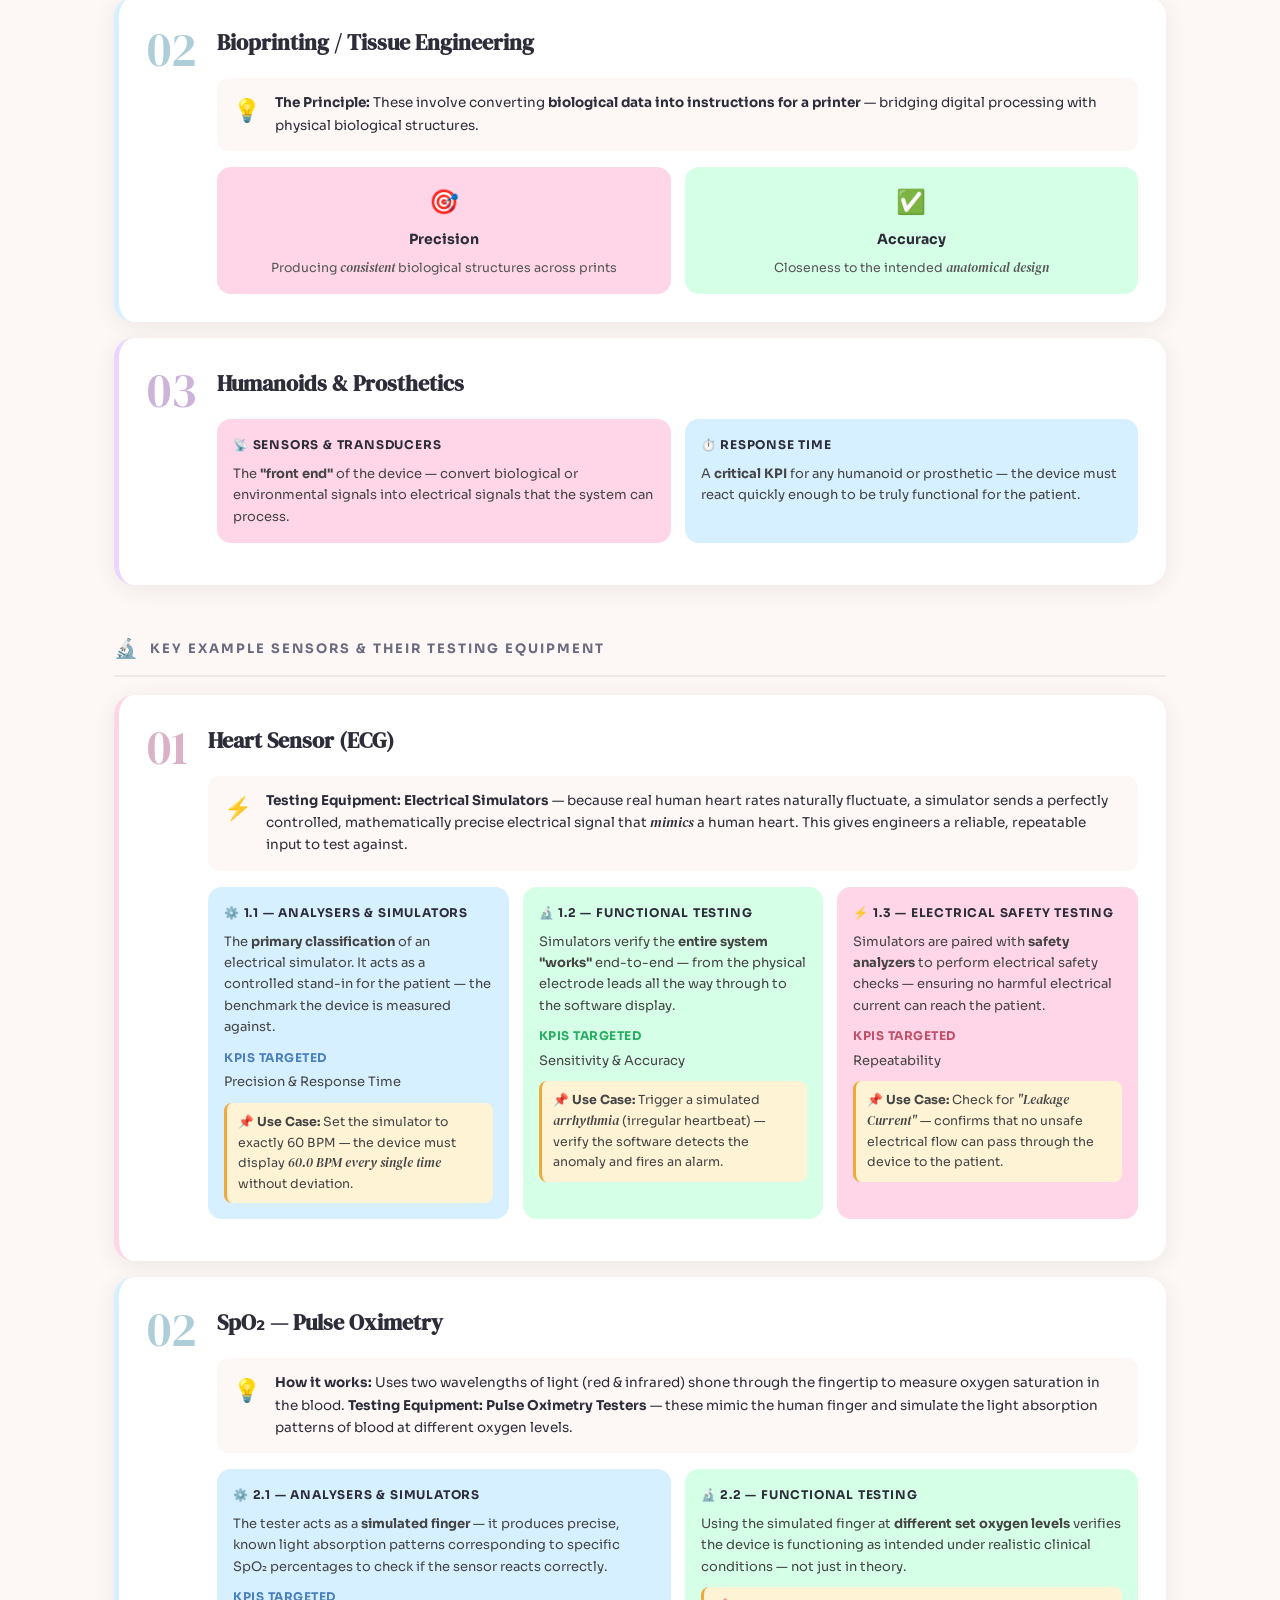
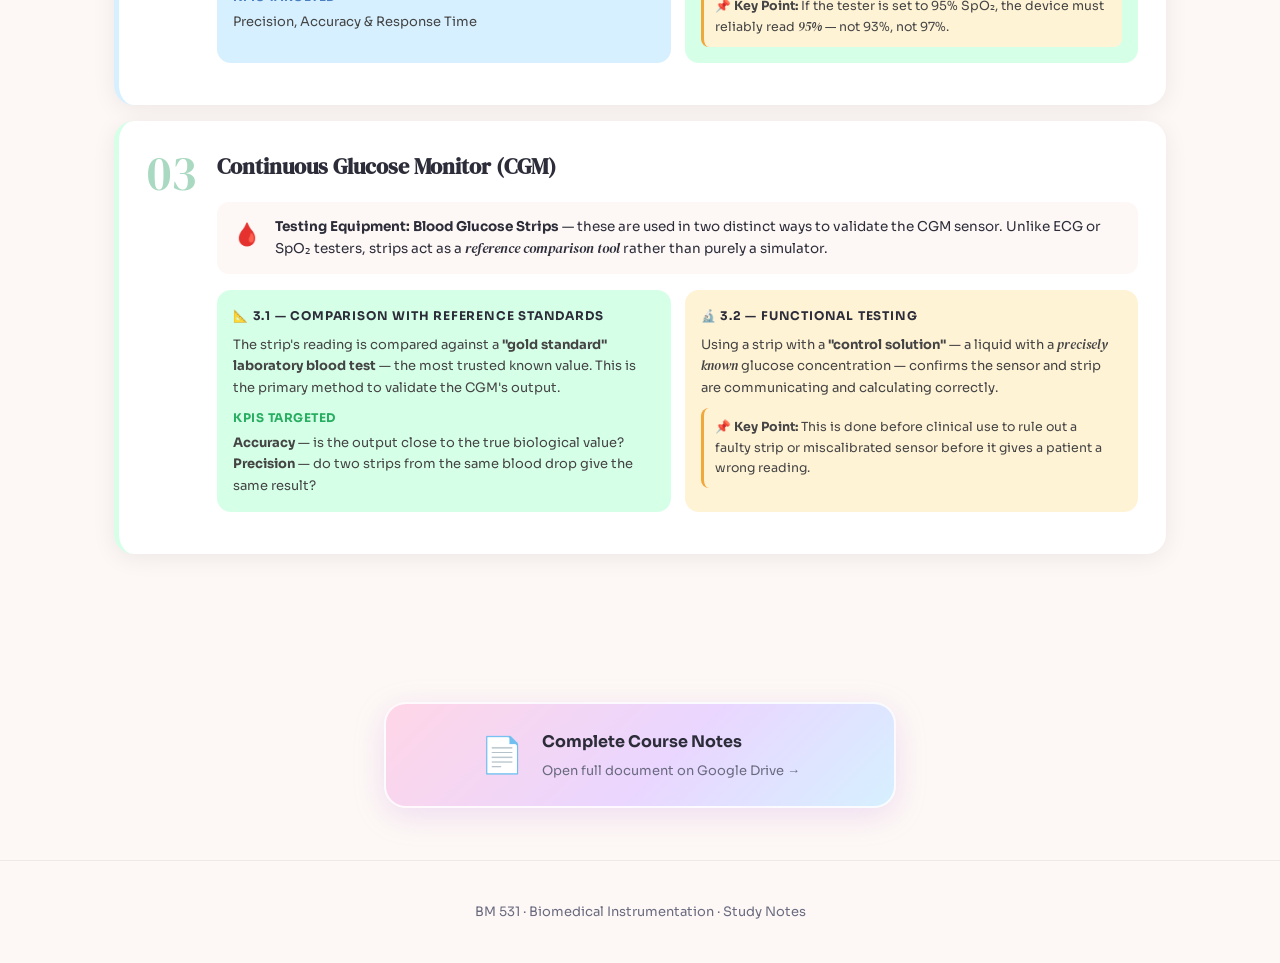
==== commit 2ef799e8: "Update index.html" ====
--- a/index.html
+++ b/index.html
@@ -8,8 +8,69 @@
   <link rel="preconnect" href="https://fonts.googleapis.com" />
   <link rel="preconnect" href="https://fonts.gstatic.com" crossorigin />
   <link href="https://fonts.googleapis.com/css2?family=Sora:wght@300;400;600;700&family=DM+Serif+Display:ital@0;1&display=swap" rel="stylesheet" />
+  
+  <style>
+    /* ── Screen nav bar ── */
+    #screen-nav {
+      position: sticky;
+      top: 0;
+      z-index: 1000;
+      display: flex;
+      justify-content: center;
+      padding: 10px 16px;
+      background: rgba(253,248,245,0.85);
+      backdrop-filter: blur(12px);
+      -webkit-backdrop-filter: blur(12px);
+      border-bottom: 1px solid rgba(0,0,0,.06);
+    }
+    #screen-nav-inner {
+      display: flex;
+      align-items: center;
+      gap: 2px;
+      background: #ece8e3;
+      border-radius: 99px;
+      padding: 5px 6px;
+    }
+    .snav-btn {
+      background: transparent;
+      border: none;
+      border-radius: 99px;
+      padding: 7px 18px;
+      font-family: 'Sora', sans-serif;
+      font-size: 13.5px;
+      font-weight: 600;
+      color: #6b6b80;
+      cursor: pointer;
+      transition: background .18s, color .18s, box-shadow .18s;
+      white-space: nowrap;
+    }
+    .snav-btn:hover { color: #2d2d3a; background: rgba(255,255,255,.5); }
+    .snav-btn.active {
+      background: #ffffff;
+      color: #2d2d3a;
+      box-shadow: 0 1px 6px rgba(0,0,0,.12);
+    }
+
+        /* ── Screen visibility ── */
+    .screen { display: none; }
+    .screen.active { display: block; }
+  </style>
 </head>
 <body>
+
+  <!-- ═══════════ SCREEN NAV BAR ═══════════ -->
+  <nav id="screen-nav">
+    <div id="screen-nav-inner">
+      <button class="snav-btn active" data-target="screen-home">Home</button>
+      <button class="snav-btn" data-target="screen-lec1">Lecture 1</button>
+      <button class="snav-btn" data-target="screen-lec2">Lecture 2</button>
+      <button class="snav-btn" data-target="screen-prep">Exam Prep</button>
+      <button class="snav-btn" data-target="screen-midterm">Mid-Term</button>
+    </div>
+  </nav>
+
+  <!-- ═══════════ SCREEN 1: HOME ═══════════ -->
+  <div id="screen-home" class="screen active">
 
   <!-- HERO -->
   <header class="hero">
@@ -1288,8 +1349,39 @@
   padding: .2rem 0 .3rem;
 }
 
-/* clearfix */
-.q2-nav-row::after { content:''; display:table; clear:both; }
+/* ── Back button ── */
+#q2-back-btn {
+  background: #f3e8ff;
+  color: #7c3aed;
+  border: 1.5px solid rgba(168,85,247,.25);
+  border-radius: 12px;
+  padding: .65rem 1.4rem;
+  font-size: .92rem;
+  font-weight: 700;
+  font-family: 'Sora', sans-serif;
+  cursor: pointer;
+  transition: background .2s, box-shadow .2s;
+  box-shadow: 0 2px 10px rgba(168,85,247,.08);
+}
+#q2-back-btn:hover { background: #dab4fe; box-shadow: 0 4px 16px rgba(168,85,247,.18); }
+
+/* reviewing banner */
+#q2-review-banner {
+  display: none;
+  background: #fff3d6;
+  border: 1.5px solid #fbbf24;
+  border-radius: 10px;
+  color: #92400e;
+  font-size: .78rem;
+  font-weight: 700;
+  padding: .45rem .9rem;
+  margin-bottom: 1rem;
+  position: relative;
+  z-index: 1;
+  letter-spacing: .2px;
+}
+
+
 </style>
 
 <!-- ── Quiz section ── -->
@@ -1310,6 +1402,9 @@
     <span id="q2-type-badge"></span>
   </div>
 
+  <!-- Review banner -->
+  <div id="q2-review-banner">👁️ Reviewing Q<span id="q2-review-num"></span> — answers locked until restart</div>
+
   <!-- Question text -->
   <div id="q2-text" style="font-size:1rem;font-weight:600;line-height:1.65;margin-bottom:1.4rem;min-height:48px;color:#2d2d3a;position:relative;z-index:1;"></div>
 
@@ -1320,8 +1415,9 @@
   <div id="q2-feedback" style="position:relative;z-index:1;"></div>
 
   <!-- Nav row -->
-  <div class="q2-nav-row" style="position:relative;z-index:1;">
-    <button id="q2-next-btn" onclick="nextQuestion2()">Next →</button>
+  <div class="q2-nav-row" style="position:relative;z-index:1;display:flex;justify-content:space-between;align-items:center;">
+    <button id="q2-back-btn" onclick="prevQuestion2()" style="display:none;">← Back</button>
+    <button id="q2-next-btn" onclick="nextQuestion2()" style="display:none;margin-top:0;float:none;">Next →</button>
   </div>
 
   <!-- Score screen -->
@@ -1339,7 +1435,7 @@
 
   function shuffle(arr){const a=[...arr];for(let i=a.length-1;i>0;i--){const j=Math.floor(Math.random()*(i+1));[a[i],a[j]]=[a[j],a[i]];}return a;}
 
-  const MATCH_IDX=3, DRAG_IDX=8;
+  const MATCH_IDX=3;
 
   /* ── Matching data: KPI → definition → example test method ── */
   const matchData=[
@@ -1348,137 +1444,192 @@
     {label:"🔁 Repeatability",def:"Producing the same result under identical conditions",   ex:"Run functional testing multiple times under same setup"},
   ];
 
-  /* ── Drag ordering: KPI testing pipeline ── */
-  const correctChain=["Identify the KPI to test","Select the appropriate test method","Apply the test (functional / electrical / simulator)","Compare results to reference standard","Document findings & flag deviations"];
 
   const questions=[
-    // Q1 MCQ
+    // Q1
     {type:"MCQ",
      q:"What is the PRIMARY goal of Quality Assurance (QA) in biomedical equipment management?",
      options:["Detecting defects in finished equipment","Preventing defects through planned, systematic processes","Repairing equipment after a malfunction","Labelling equipment with risk classifications"],
-     answer:1},
-
-    // Q2 True/False
-    {type:"True/False",
-     q:"True or False: Quality Control (QC) is a proactive, process-oriented approach that prevents defects before they occur.",
-     options:["True","False"],
-     answer:1},
-
-    // Q3 MCQ
+     answer:1,
+     correctFB:"✅ Correct! QA is proactive — it sets up systems and processes to stop defects from happening in the first place.",
+     wrongFB:"❌ That describes QC, not QA. QA is proactive and process-oriented (prevention), while QC is the reactive step that detects defects after the fact."},
+
+    // Q2 — new MCQ replacing repetitive T/F
+    {type:"MCQ",
+     q:"A pulse oximeter consistently reads 2% lower than the patient's true oxygen saturation across all measurements. Which KPI does this describe a failure of?",
+     options:["Repeatability","Sensitivity","Accuracy","Response Time"],
+     answer:2,
+     correctFB:"✅ Correct! Accuracy is about closeness to the true value. A consistent offset from the real reading is a classic accuracy failure.",
+     wrongFB:"❌ The key clue is 'consistently lower than the true value' — that's an Accuracy problem. Repeatability would mean inconsistent results; Sensitivity would mean the device misses small changes entirely."},
+
+    // Q3
     {type:"MCQ",
      q:"Which of the following BEST describes 'Precision' as a KPI for medical devices?",
      options:["The device measures exactly the true biological value","The device produces consistent results across repeated measurements","The device responds quickly to a patient input","The device detects the smallest possible signal change"],
-     answer:1},
+     answer:1,
+     correctFB:"✅ Correct! Precision and Repeatability are both about consistency across readings — not about hitting the true value.",
+     wrongFB:"❌ 'Measures the true value' = Accuracy. 'Responds quickly' = Response Time. 'Detects small changes' = Sensitivity. Precision means the same result comes out every time you measure."},
 
     // Q4 Matching
     {type:"Matching",
      q:"Match each KPI to its correct definition and example test method. Use ▲ ▼ to reorder the middle and right columns until every row lines up correctly.",
-     options:null, answer:null},
-
-    // Q5 True/False
+     options:null, answer:null,
+     correctFB:"✅ Perfect! All rows matched correctly!",
+     wrongFB:"❌ Not quite! Correct: Accuracy → closeness to true value → calibrate against gold-standard | Sensitivity → detect small changes → analysers & simulators | Repeatability → same result under identical conditions → repeated functional testing"},
+
+    // Q5
     {type:"True/False",
      q:"True or False: Electrical defects in medical equipment — such as line noise from the power supply — can lead to inaccurate measurements and incorrect diagnoses.",
      options:["True","False"],
-     answer:0},
-
-    // Q6 MCQ
+     answer:0,
+     correctFB:"✅ Correct! Line noise is an electrical defect that corrupts signal quality, directly skewing readings and potentially misleading clinical decisions.",
+     wrongFB:"❌ This is True. Power supply noise distorts the signals a device captures, so the output readings can no longer be trusted for accurate diagnosis."},
+
+    // Q6
     {type:"MCQ",
      q:"A biomedical engineer wants to verify that a new ECG machine gives readings as close as possible to a known gold-standard device. Which test method should they use?",
      options:["Electrical safety testing","Comparison with reference standards","Use of analysers & simulators","Functional testing alone"],
-     answer:1},
-
-    // Q7 MCQ
+     answer:1,
+     correctFB:"✅ Correct! Comparing against a gold-standard reference is exactly how you verify Accuracy — it shows how close your device is to the true value.",
+     wrongFB:"❌ Electrical safety testing checks leakage and insulation. Simulators test signal response. Functional testing checks general operation. Only Comparison with reference standards directly confirms Accuracy."},
+
+    // Q7
     {type:"MCQ",
      q:"Which type of defect describes a medical device that crashes or produces wrong readings due to a firmware bug?",
      options:["Mechanical defect","Environmental damage","Software defect","Electrical defect"],
-     answer:2},
-
-    // Q8 True/False
+     answer:2,
+     correctFB:"✅ Correct! Firmware bugs and system crashes are Software defects — distinct from mechanical or electrical failures.",
+     wrongFB:"❌ Firmware is software, so this is a Software defect. Mechanical = physical parts failing; Electrical = power/wiring issues; Environmental = damage from dust, corrosion, etc."},
+
+    // Q8
     {type:"True/False",
      q:"True or False: Response Time is a critical KPI for devices like patient alarms and real-time monitors because a slow response can delay life-saving intervention.",
      options:["True","False"],
-     answer:0},
-
-    // Q9 Ordering (drag)
-    {type:"Ordering",
-     q:"Drag and drop the steps into the correct order for testing a KPI on a biomedical device ⬇️",
-     options:null, answer:null},
-
-    // Q10 MCQ — scenario
+     answer:0,
+     correctFB:"✅ Correct! In real-time monitoring, every second matters — Response Time directly affects how quickly staff can act on a deteriorating patient.",
+     wrongFB:"❌ This is True. Response Time measures how fast a device reacts to an input. For alarms and monitors, even a few seconds of delay can be the difference between early intervention and a critical event."},
+
+    // Q9 — new MCQ replacing drag ordering
     {type:"MCQ",
-     q:"🏥 Scenario: A ventilator in the ICU begins delivering inconsistent tidal volumes — sometimes too high, sometimes too low — even though the settings haven't changed. A biomedical engineer is called in. Which KPI has failed, and which test method should they use to investigate?",
+     q:"Which of the following test methods would you use to check the leakage current and grounding of a newly serviced defibrillator?",
+     options:["Functional testing","Comparison with reference standards","Electrical safety testing","Use of analysers & simulators"],
+     answer:2,
+     correctFB:"✅ Correct! Electrical safety testing is specifically designed to check leakage current, insulation resistance, and grounding on powered devices.",
+     wrongFB:"❌ Functional testing checks if the device does its job; reference comparison verifies accuracy; simulators test signal response. Electrical safety testing is the dedicated method for leakage current and grounding checks."},
+
+    // Q10 — scenario
+    {type:"MCQ",
+     q:"🏥 Scenario: A ventilator in the ICU begins delivering inconsistent tidal volumes — sometimes too high, sometimes too low — even though the settings haven't changed. Which KPI has failed, and which test method should be used to investigate?",
      options:["Accuracy — compare against a reference standard","Repeatability — run functional testing under identical conditions","Response Time — use analysers & simulators","Sensitivity — perform electrical safety testing"],
-     answer:1},
+     answer:1,
+     correctFB:"✅ Correct! Inconsistent output under unchanged conditions is a Repeatability failure. Functional testing under identical conditions is how you reproduce and confirm the fault.",
+     wrongFB:"❌ The device isn't drifting from the true value (Accuracy) or responding slowly (Response Time) — it's giving different outputs each time under the same settings, which is a Repeatability failure. The right investigation tool is functional testing."},
   ];
 
-  let current=0, score=0, answered=false, defOrder=[], exOrder=[], chainDragSrc=null;
+  let current=0, score=0, answered=false, defOrder=[], exOrder=[];
+  const history=[];  // history[i] = { chosen, wasCorrect, feedbackText, matchDefOrder?, matchExOrder? }
+  let highwater=0;   // furthest question the user has reached
 
   /* ── RENDER ── */
   function render(){
     const q=questions[current];
+    const saved=history[current];
+    const reviewing=saved!==undefined;
+
     document.getElementById('q2-counter').textContent=`Question ${current+1} of ${questions.length}`;
-    document.getElementById('q2-progress-bar').style.width=`${((current+1)/questions.length)*100}%`;
+    document.getElementById('q2-progress-bar').style.width=`${((highwater+1)/questions.length)*100}%`;
 
     const badge=document.getElementById('q2-type-badge');
-    const badgeClass={MCQ:'MCQ','True/False':'TF',Ordering:'Ordering',Matching:'Matching'}[q.type]||'MCQ';
+    const badgeClass={MCQ:'MCQ','True/False':'TF',Matching:'Matching'}[q.type]||'MCQ';
     badge.className=`q2-badge ${badgeClass}`;
     badge.textContent=q.type;
 
     document.getElementById('q2-text').textContent=q.q;
+
+    // review banner — only when revisiting a past question
+    const banner=document.getElementById('q2-review-banner');
+    if(reviewing && current<highwater){
+      banner.style.display='block';
+      document.getElementById('q2-review-num').textContent=current+1;
+    } else {
+      banner.style.display='none';
+    }
+
+    // feedback box
     const fb=document.getElementById('q2-feedback');
-    fb.style.display='none'; fb.className='';
-    document.getElementById('q2-next-btn').style.display='none';
-    answered=false;
+    if(reviewing){
+      fb.style.display='block';
+      fb.className=saved.wasCorrect?'fb-correct':'fb-wrong';
+      fb.textContent=saved.feedbackText;
+    } else {
+      fb.style.display='none'; fb.className='';
+    }
+
+    answered=reviewing;
 
     const c=document.getElementById('q2-options');
     c.innerHTML=''; c.style.flexDirection='column'; c.style.gap='.65rem';
 
-    if(current===MATCH_IDX) renderMatch(c);
-    else if(current===DRAG_IDX) renderChain(c);
-    else renderMCQ(c,q);
-  }
-
-  /* ── MCQ ── */
-  function renderMCQ(c,q){
+    if(current===MATCH_IDX) renderMatch(c, saved);
+    else renderMCQ(c, q, saved);
+
+    // ← Back button: show whenever not on Q1
+    document.getElementById('q2-back-btn').style.display=current>0?'inline-block':'none';
+
+    // Next button: show only after answering
+    const nb=document.getElementById('q2-next-btn');
+    if(reviewing){
+      nb.style.display='inline-block';
+      nb.textContent=current<questions.length-1?'Next →':'See Score';
+    } else {
+      nb.style.display='none';
+    }
+  }
+
+  /* ── MCQ (includes True/False) ── */
+  function renderMCQ(c, q, saved){
     q.options.forEach((opt,i)=>{
       const btn=document.createElement('button');
-      btn.className='q2-option-btn'; btn.textContent=opt;
-      btn.onclick=()=>selectAnswer(i);
+      btn.className='q2-option-btn';
+      btn.textContent=opt;
+      if(saved){
+        // read-only: show highlights, no click
+        if(i===q.answer) btn.classList.add('q2-opt-correct');
+        else if(i===saved.chosen && saved.chosen!==q.answer) btn.classList.add('q2-opt-wrong');
+      } else {
+        btn.onclick=()=>selectAnswer2(i);
+      }
       c.appendChild(btn);
     });
   }
 
   window.selectAnswer2=function(chosen){
     if(answered)return; answered=true;
-    const q=questions[current],correct=q.answer;
+    const q=questions[current], correct=q.answer;
+    const wasCorrect=chosen===correct;
     document.querySelectorAll('.q2-option-btn').forEach((btn,i)=>{
       btn.onclick=null;
       if(i===correct) btn.classList.add('q2-opt-correct');
-      if(i===chosen&&chosen!==correct) btn.classList.add('q2-opt-wrong');
+      if(i===chosen&&!wasCorrect) btn.classList.add('q2-opt-wrong');
     });
-    if(chosen===correct)score++;
-    showFeedback(chosen===correct,chosen===correct?null:`The correct answer is: "${q.options[correct]}"`);
+    if(wasCorrect) score++;
+    const feedbackText=wasCorrect ? q.correctFB : q.wrongFB;
+    history[current]={chosen, wasCorrect, feedbackText};
+    if(current>=highwater) highwater=current;
+    showFeedback(wasCorrect, feedbackText);
     showNext();
+    document.getElementById('q2-back-btn').style.display=current>0?'inline-block':'none';
   };
-
-  /* patch renderMCQ to use selectAnswer2 */
-  function renderMCQ(c,q){
-    q.options.forEach((opt,i)=>{
-      const btn=document.createElement('button');
-      btn.className='q2-option-btn'; btn.textContent=opt;
-      btn.onclick=()=>selectAnswer2(i);
-      c.appendChild(btn);
-    });
-  }
 
   /* ── MATCHING ── */
   const matchGRID='1fr 18px 1fr 34px 18px 1fr 34px';
 
-  function renderMatch(c){
-    defOrder=shuffle([0,1,2]); exOrder=shuffle([0,1,2]);
+  function renderMatch(c, saved){
+    if(saved){ defOrder=[...saved.matchDefOrder]; exOrder=[...saved.matchExOrder]; }
+    else { defOrder=shuffle([0,1,2]); exOrder=shuffle([0,1,2]); }
 
     const hint=document.createElement('p'); hint.className='q2-hint';
-    hint.textContent='💡 Use ▲ ▼ to reorder definitions and examples so each row lines up correctly';
+    hint.textContent=saved ? '👁️ Reviewing your answer — read only' : '💡 Use ▲ ▼ to reorder definitions and examples so each row lines up correctly';
     c.appendChild(hint);
 
     const hRow=document.createElement('div');
@@ -1491,15 +1642,17 @@
     const rowsWrap=document.createElement('div');
     rowsWrap.id='match2-rows'; rowsWrap.style.cssText='display:flex;flex-direction:column;gap:.4rem;';
     c.appendChild(rowsWrap);
-    buildMatchRows(rowsWrap);
-
-    const checkBtn=document.createElement('button');
-    checkBtn.className='q2-check-btn'; checkBtn.id='q2-check-match-btn';
-    checkBtn.textContent='Check Matches ✓'; checkBtn.onclick=checkMatch;
-    c.appendChild(checkBtn);
-  }
-
-  function buildMatchRows(wrap){
+    buildMatchRows(rowsWrap, saved);
+
+    if(!saved){
+      const checkBtn=document.createElement('button');
+      checkBtn.className='q2-check-btn'; checkBtn.id='q2-check-match-btn';
+      checkBtn.textContent='Check Matches ✓'; checkBtn.onclick=checkMatch;
+      c.appendChild(checkBtn);
+    }
+  }
+
+  function buildMatchRows(wrap, saved){
     wrap.innerHTML='';
     for(let row=0;row<3;row++){
       const rowEl=document.createElement('div');
@@ -1511,14 +1664,18 @@
 
       const dc=document.createElement('div'); dc.className='match2-cell moveable';
       dc.dataset.col='def'; dc.dataset.row=row;
-      dc.textContent=matchData[defOrder[row]].def; rowEl.appendChild(dc);
-      rowEl.appendChild(makeUD('def',row));
+      dc.textContent=matchData[defOrder[row]].def;
+      if(saved) dc.classList.add(defOrder[row]===row?'correct2-block':'wrong2-block');
+      rowEl.appendChild(dc);
+      rowEl.appendChild(saved ? document.createElement('div') : makeUD('def',row));
       rowEl.appendChild(arrowEl());
 
       const ec=document.createElement('div'); ec.className='match2-cell moveable';
       ec.dataset.col='ex'; ec.dataset.row=row;
-      ec.textContent=matchData[exOrder[row]].ex; rowEl.appendChild(ec);
-      rowEl.appendChild(makeUD('ex',row));
+      ec.textContent=matchData[exOrder[row]].ex;
+      if(saved) ec.classList.add(exOrder[row]===row?'correct2-block':'wrong2-block');
+      rowEl.appendChild(ec);
+      rowEl.appendChild(saved ? document.createElement('div') : makeUD('ex',row));
 
       wrap.appendChild(rowEl);
     }
@@ -1557,54 +1714,15 @@
     });
     document.querySelectorAll('.ud2-btn').forEach(b=>b.disabled=true);
     document.getElementById('q2-check-match-btn').style.display='none';
-    if(allOk)score++;
+    if(allOk) score++;
+    const q=questions[current];
+    const feedbackText=allOk ? q.correctFB : q.wrongFB;
+    history[current]={chosen:null, wasCorrect:allOk, feedbackText, matchDefOrder:[...defOrder], matchExOrder:[...exOrder]};
+    if(current>=highwater) highwater=current;
     const fb=document.getElementById('q2-feedback');
-    fb.style.display='block';
-    if(allOk){
-      fb.className='fb-correct'; fb.textContent='✅ Perfect! All rows matched correctly!';
-    }else{
-      fb.className='fb-wrong';
-      fb.innerHTML='❌ Not quite! Correct alignment:<br>Row 1: Accuracy → Closeness to true value → Calibrate against gold-standard<br>Row 2: Sensitivity → Detect small changes → Use analysers & simulators<br>Row 3: Repeatability → Same result under identical conditions → Functional testing repeated';
-    }
+    fb.style.display='block'; fb.className=allOk?'fb-correct':'fb-wrong'; fb.textContent=feedbackText;
     showNext();
-  }
-
-  /* ── CHAIN ORDERING ── */
-  function renderChain(c){
-    const hint=document.createElement('p'); hint.className='q2-hint';
-    hint.textContent='💡 Drag to reorder, then press Check Order'; c.appendChild(hint);
-    shuffle(correctChain).forEach(label=>c.appendChild(makeChainBlock(label)));
-    const btn=document.createElement('button'); btn.className='q2-check-btn'; btn.id='q2-check-chain-btn';
-    btn.textContent='Check Order ✓'; btn.onclick=checkChain; c.appendChild(btn);
-  }
-
-  function makeChainBlock(label){
-    const b=document.createElement('div'); b.className='q2-drag-block'; b.draggable=true;
-    b.innerHTML=`<span style="color:#a855f7;font-size:1rem;flex-shrink:0;">⠿</span><span>${label}</span>`;
-    b.addEventListener('dragstart',e=>{chainDragSrc=chainIdx(b);setTimeout(()=>b.classList.add('dragging'),0);e.dataTransfer.effectAllowed='move';});
-    b.addEventListener('dragend',()=>b.classList.remove('dragging'));
-    b.addEventListener('dragover',e=>{e.preventDefault();b.classList.add('drag-over');});
-    b.addEventListener('dragleave',()=>b.classList.remove('drag-over'));
-    b.addEventListener('drop',e=>{e.preventDefault();b.classList.remove('drag-over');const ti=chainIdx(b);if(chainDragSrc!==null&&chainDragSrc!==ti)chainSwap(chainDragSrc,ti);chainDragSrc=null;});
-    b.addEventListener('touchstart',e=>{chainDragSrc=chainIdx(b);b.classList.add('dragging');},{passive:true});
-    b.addEventListener('touchmove',e=>{e.preventDefault();const y=e.touches[0].clientY;chainBlocks().forEach(x=>{const r=x.getBoundingClientRect();x.classList.toggle('drag-over',x!==b&&y>=r.top&&y<=r.bottom);});},{passive:false});
-    b.addEventListener('touchend',()=>{b.classList.remove('dragging');const ov=chainBlocks().find(x=>x.classList.contains('drag-over'));if(ov){ov.classList.remove('drag-over');const ti=chainIdx(ov);if(chainDragSrc!==null&&chainDragSrc!==ti)chainSwap(chainDragSrc,ti);}chainDragSrc=null;});
-    return b;
-  }
-
-  function chainBlocks(){return[...document.querySelectorAll('#q2-options .q2-drag-block')];}
-  function chainIdx(b){return chainBlocks().indexOf(b);}
-  function chainSwap(from,to){const c=document.getElementById('q2-options'),all=chainBlocks();if(from<to)c.insertBefore(all[from],all[to].nextSibling);else c.insertBefore(all[from],all[to]);}
-
-  function checkChain(){
-    if(answered)return; answered=true;
-    const all=chainBlocks(),labels=all.map(b=>b.querySelector('span:last-child').textContent);
-    const ok=labels.every((l,i)=>l===correctChain[i]);
-    all.forEach((b,i)=>{b.draggable=false;b.classList.remove('drag-over','dragging');b.classList.add(labels[i]===correctChain[i]?'correct2-block':'wrong2-block');});
-    document.getElementById('q2-check-chain-btn').style.display='none';
-    if(ok)score++;
-    showFeedback(ok,ok?null:`Correct order: ${correctChain.join(' → ')}`);
-    showNext();
+    document.getElementById('q2-back-btn').style.display=current>0?'inline-block':'none';
   }
 
   /* ── SHARED ── */
@@ -1612,7 +1730,7 @@
     const fb=document.getElementById('q2-feedback');
     fb.style.display='block';
     fb.className=ok?'fb-correct':'fb-wrong';
-    fb.textContent=ok?'✅ Correct!':(msg?`❌ ${msg}`:'❌ Incorrect.');
+    fb.textContent=msg||(ok?'✅ Correct!':'❌ Incorrect.');
   }
 
   function showNext(){
@@ -1621,23 +1739,34 @@
     nb.textContent=current<questions.length-1?'Next →':'See Score';
   }
 
-  window.nextQuestion2=function(){current++;if(current>=questions.length)showScore();else render();};
+  window.nextQuestion2=function(){
+    current++;
+    if(current>=questions.length) showScore();
+    else render();
+  };
+
+  window.prevQuestion2=function(){
+    if(current>0){ current--; render(); }
+  };
 
   function showScore(){
-    ['q2-counter','q2-type-badge','q2-text','q2-options','q2-feedback','q2-next-btn'].forEach(id=>document.getElementById(id).style.display='none');
+    ['q2-counter','q2-type-badge','q2-text','q2-options','q2-feedback','q2-next-btn','q2-back-btn'].forEach(id=>document.getElementById(id).style.display='none');
     document.getElementById('q2-progress-bar-track').style.display='none';
+    document.getElementById('q2-review-banner').style.display='none';
     const pct=Math.round((score/questions.length)*100);
-    const msg=pct===100?'Perfect score! Definitely a nerd! 🌟':pct>=80?'Great work! You know Lecture 1 well. 💪 (Nerd)':pct>=60?'Good effort! Review the missed topics. 📖':"Keep studying — you need it! 💡";
+    const msg=pct===100?'Perfect score! Outstanding! 🌟':pct>=80?'Great work! You know Lecture 2 well. 💪':pct>=60?'Good effort! Review the missed topics. 📖':"Keep studying — you've got this! 💡";
     document.getElementById('q2-score-text').textContent=`${score} / ${questions.length}`;
     document.getElementById('q2-score-msg').textContent=`${pct}% — ${msg}`;
     document.getElementById('q2-score-screen').style.display='block';
   }
 
   window.restartQuiz2=function(){
-    current=0; score=0;
+    current=0; score=0; highwater=0; history.length=0;
     ['q2-counter','q2-type-badge','q2-text','q2-options'].forEach(id=>document.getElementById(id).style.display='');
     document.getElementById('q2-feedback').style.display='none';
     document.getElementById('q2-next-btn').style.display='none';
+    document.getElementById('q2-back-btn').style.display='none';
+    document.getElementById('q2-review-banner').style.display='none';
     document.getElementById('q2-progress-bar-track').style.display='';
     document.getElementById('q2-score-screen').style.display='none';
     render();
@@ -1647,6 +1776,7 @@
 })();
 </script>
 <!-- ═══════════════════════════════ END QUIZ ══ -->
+
     </section>
   </main>
 
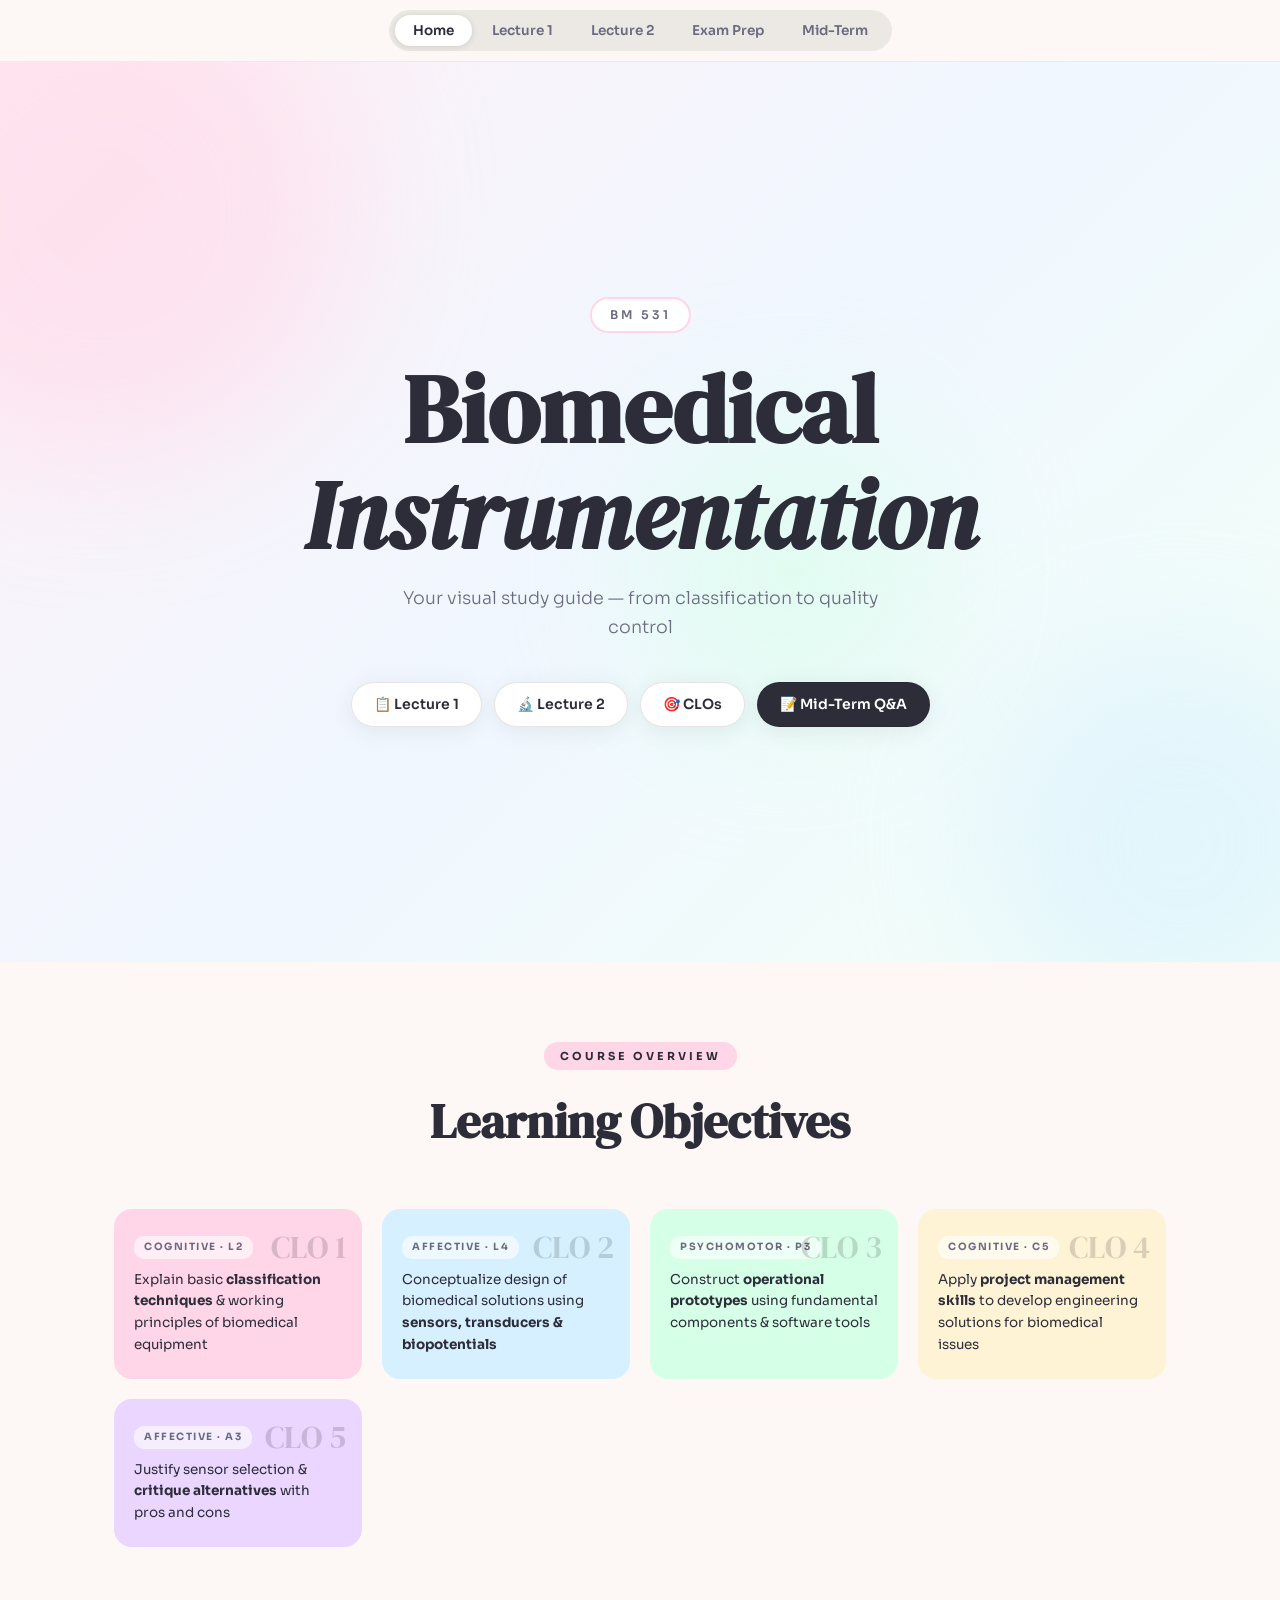
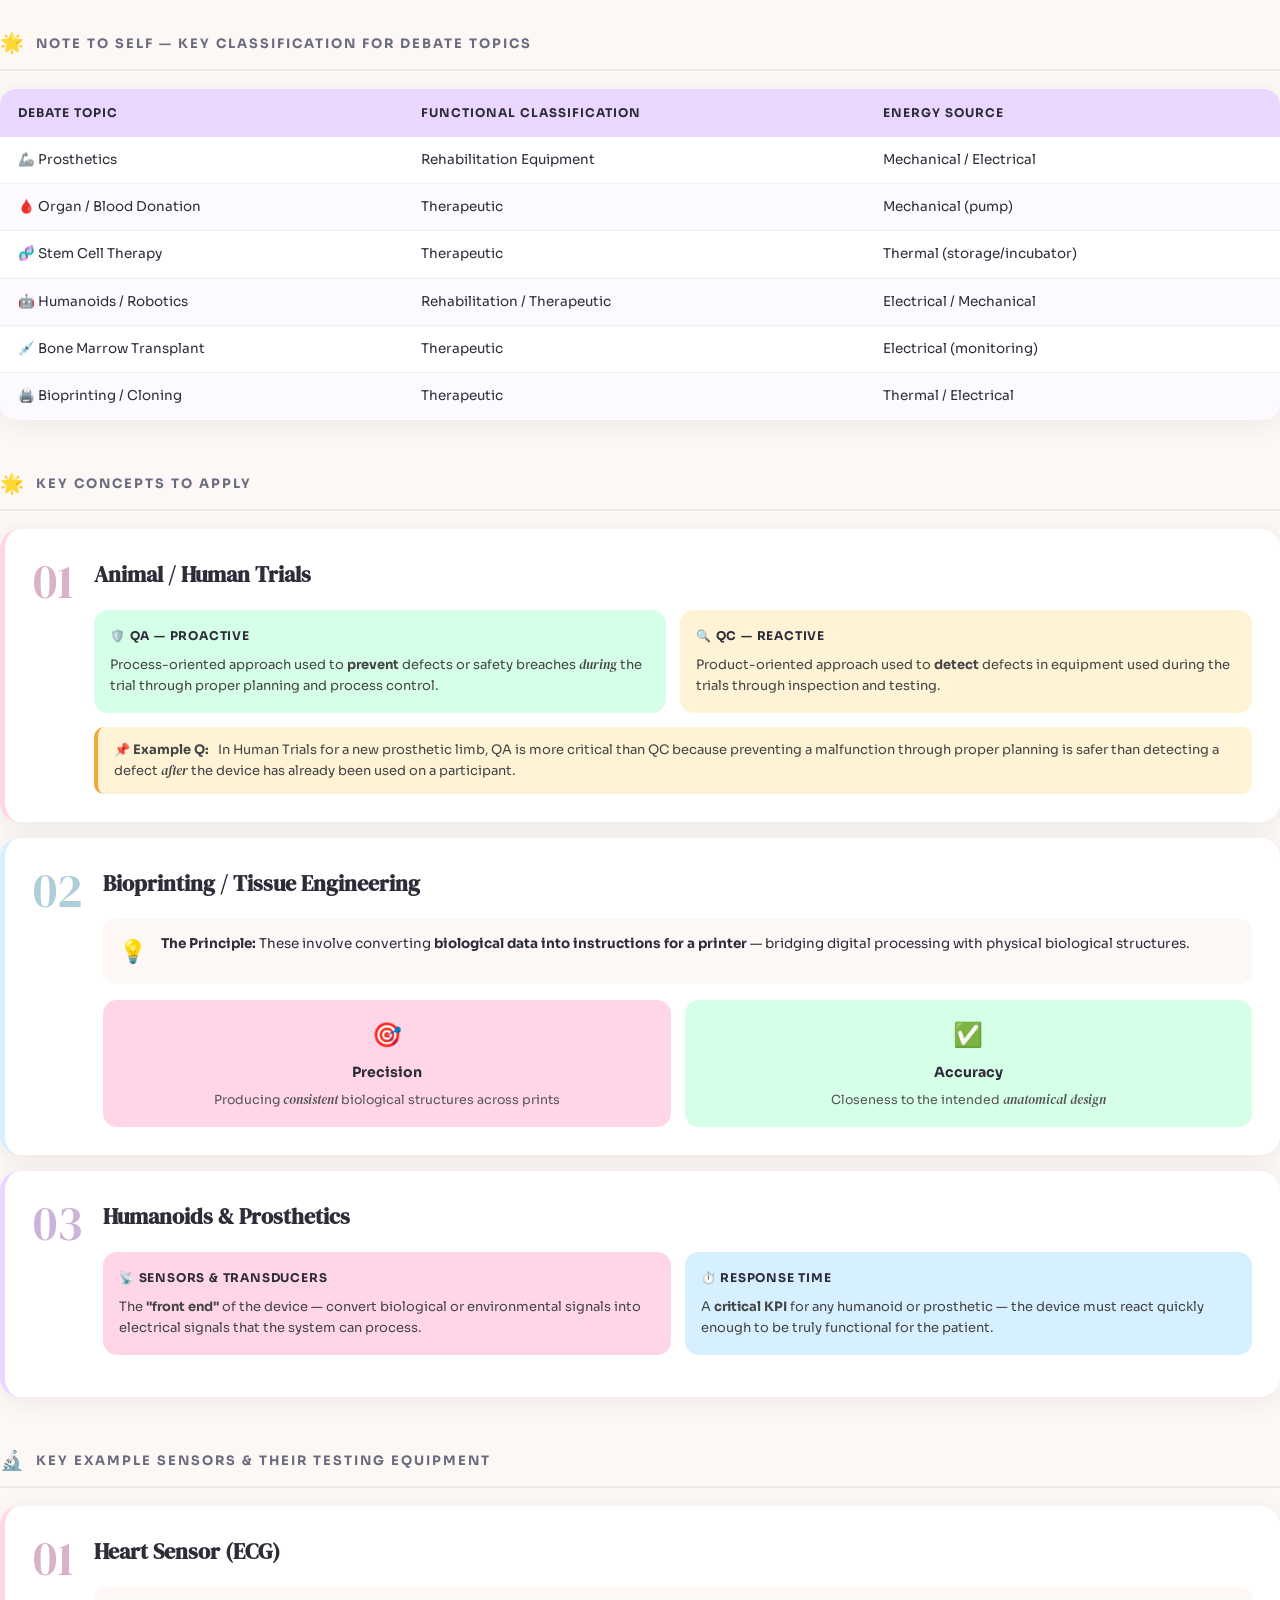
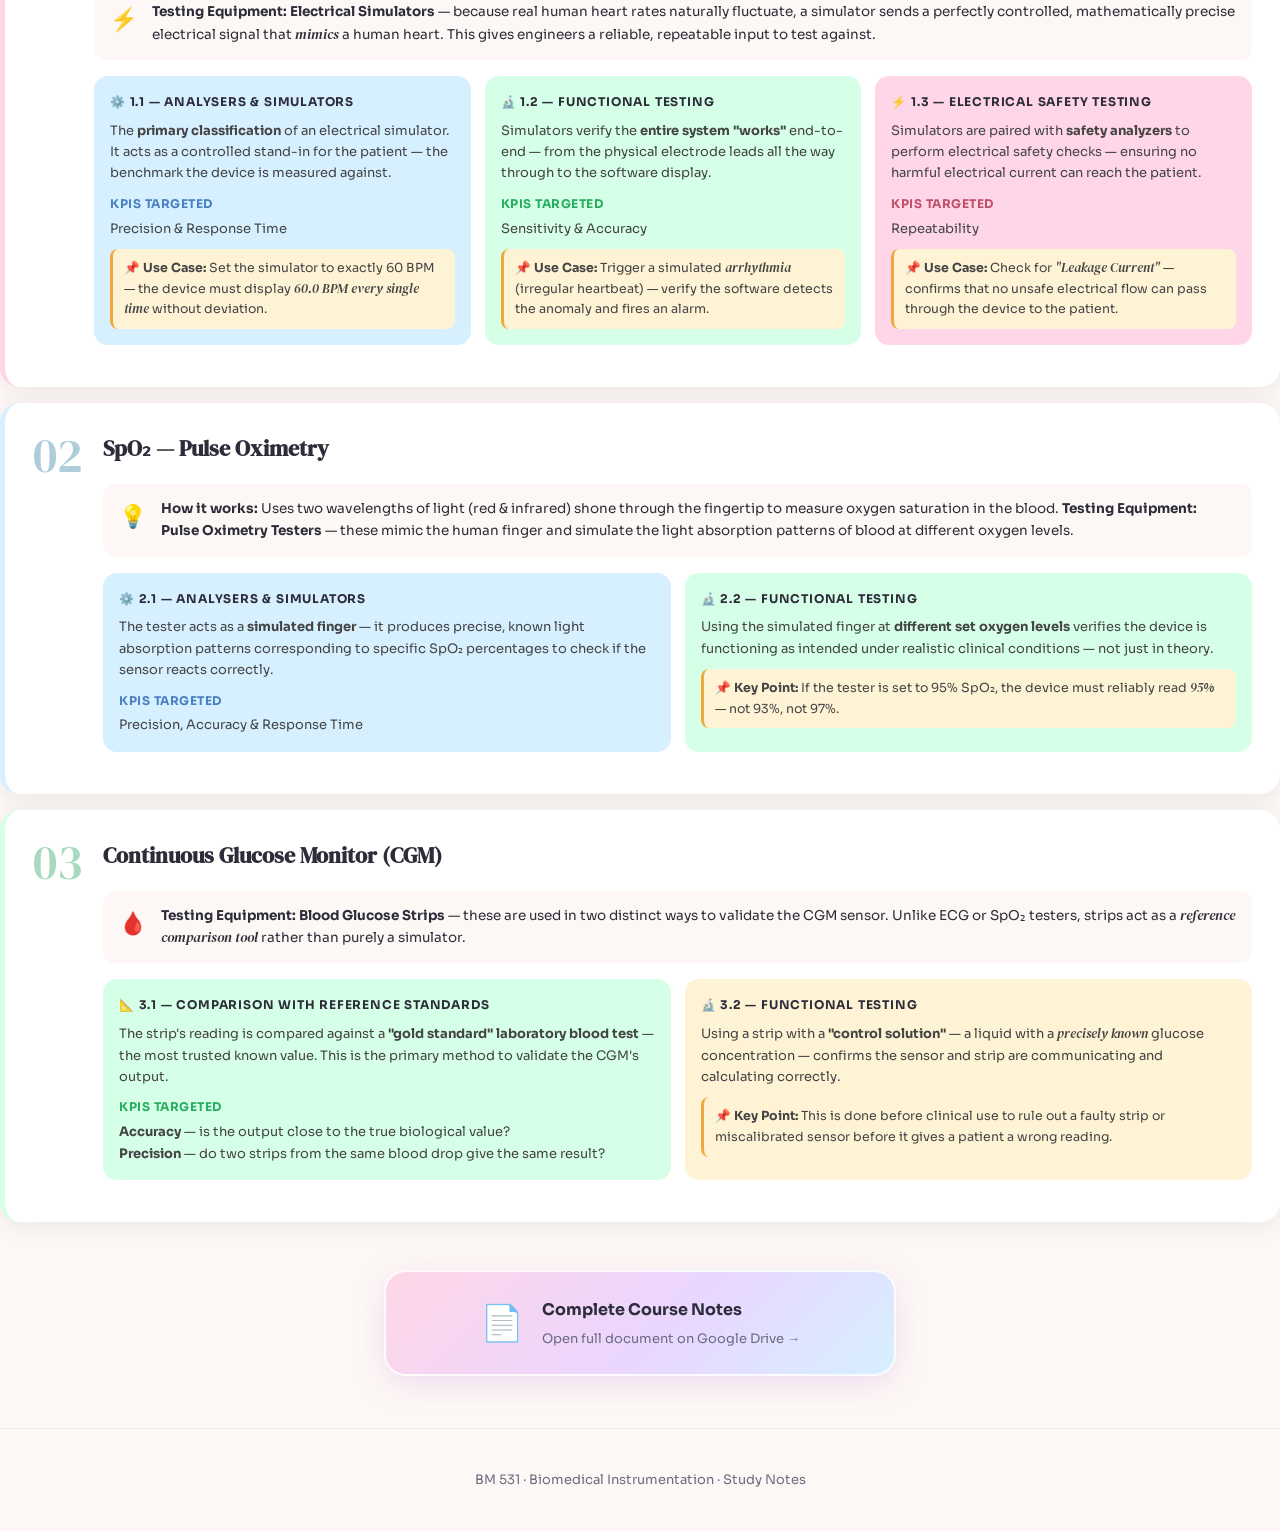
==== commit 31b8e0fd: "Update index.html" ====
--- a/index.html
+++ b/index.html
@@ -91,7 +91,6 @@
   </header>
 
   <main>
-
     <!-- CLOs SECTION -->
     <section id="clos" class="section">
       <div class="section-header">
@@ -123,10 +122,16 @@
           <div class="clo-num">CLO 5</div>
           <div class="clo-tag">Affective · A3</div>
           <p>Justify sensor selection & <strong>critique alternatives</strong> with pros and cons</p>
-        </div>
-      </div>
-    </section>
-
+          </div>
+        </div>
+      </section>
+    </main>
+
+      </div><!-- /screen-home -->
+  
+    <!-- ═══════════ SCREEN 2: LECTURE 1 ═══════════ -->
+    <div id="screen-lec1" class="screen">
+    <main>
     <!-- LECTURE 1 -->
     <section id="lecture1" class="section">
       <div class="section-header">
@@ -931,10 +936,15 @@
   render();
 })();
 </script>
-<!-- ═══════════════════════════════ END QUIZ ══ -->
-    </section>
-
-    <!-- LECTURE 2 -->
+
+      </section>
+    </main>
+  </div><!-- /screen-lec1 -->
+
+  <!-- ═══════════ SCREEN 3: LECTURE 2 ═══════════ -->
+  <div id="screen-lec2" class="screen">
+    <main>
+      <!-- LECTURE 2 -->
     <section id="lecture2" class="section">
       <div class="section-header">
         <span class="section-label">Lecture 2</span>
@@ -1775,11 +1785,259 @@
   render();
 })();
 </script>
-<!-- ═══════════════════════════════ END QUIZ ══ -->
-
-    </section>
-  </main>
-
+
+      </section>
+    </main>
+  </div><!-- /screen-lec2 -->
+
+  <!-- ═══════════ SCREEN 4: EXAM PREP ═══════════ -->
+  <!-- Debate / Note-to-Self Table -->
+    <div class="qa-group">
+      <div class="qa-group-label">
+        <span class="qa-group-icon">🌟</span>
+        <span>Note to Self — Key Classification for Debate Topics</span>
+      </div>
+      <div class="debate-table-wrap">
+        <table class="debate-table">
+          <thead>
+            <tr><th>Debate Topic</th><th>Functional Classification</th><th>Energy Source</th></tr>
+          </thead>
+          <tbody>
+            <tr><td>🦾 Prosthetics</td><td>Rehabilitation Equipment</td><td>Mechanical / Electrical</td></tr>
+            <tr><td>🩸 Organ / Blood Donation</td><td>Therapeutic</td><td>Mechanical (pump)</td></tr>
+            <tr><td>🧬 Stem Cell Therapy</td><td>Therapeutic</td><td>Thermal (storage/incubator)</td></tr>
+            <tr><td>🤖 Humanoids / Robotics</td><td>Rehabilitation / Therapeutic</td><td>Electrical / Mechanical</td></tr>
+            <tr><td>💉 Bone Marrow Transplant</td><td>Therapeutic</td><td>Electrical (monitoring)</td></tr>
+            <tr><td>🖨️ Bioprinting / Cloning</td><td>Therapeutic</td><td>Thermal / Electrical</td></tr>
+          </tbody>
+        </table>
+      </div>
+    </div>
+
+    <!-- Key Concepts to Apply -->
+    <div class="qa-group">
+      <div class="qa-group-label">
+        <span class="qa-group-icon">🌟</span>
+        <span>Key Concepts to Apply</span>
+      </div>
+
+      <!-- 01 Animal / Human Trials -->
+      <div class="concept-card" style="--cc:#ffd6e7">
+        <div class="concept-num">01</div>
+        <div class="concept-body">
+          <h4 class="concept-title">Animal / Human Trials</h4>
+          <div class="concept-row">
+            <div class="concept-half" style="--ch:#d6ffe8">
+              <div class="concept-badge">🛡️ QA — Proactive</div>
+              <p>Process-oriented approach used to <strong>prevent</strong> defects or safety breaches <em>during</em> the trial through proper planning and process control.</p>
+            </div>
+            <div class="concept-half" style="--ch:#fff3d6">
+              <div class="concept-badge">🔍 QC — Reactive</div>
+              <p>Product-oriented approach used to <strong>detect</strong> defects in equipment used during the trials through inspection and testing.</p>
+            </div>
+          </div>
+          <div class="concept-example">
+            <span class="concept-eg-label">📌 Example Q:</span> In Human Trials for a new prosthetic limb, QA is more critical than QC because preventing a malfunction through proper planning is safer than detecting a defect <em>after</em> the device has already been used on a participant.
+          </div>
+        </div>
+      </div>
+
+      <!-- 02 Bioprinting / Tissue Engineering -->
+      <div class="concept-card" style="--cc:#d6f0ff">
+        <div class="concept-num">02</div>
+        <div class="concept-body">
+          <h4 class="concept-title">Bioprinting / Tissue Engineering</h4>
+          <div class="concept-principle">
+            <span class="cp-icon">💡</span>
+            <div><strong>The Principle:</strong> These involve converting <strong>biological data into instructions for a printer</strong> — bridging digital processing with physical biological structures.</div>
+          </div>
+          <div class="concept-kpi-row">
+            <div class="concept-kpi-item" style="--ck:#ffd6e7">
+              <span class="ck-icon">🎯</span>
+              <strong>Precision</strong>
+              <p>Producing <em>consistent</em> biological structures across prints</p>
+            </div>
+            <div class="concept-kpi-item" style="--ck:#d6ffe8">
+              <span class="ck-icon">✅</span>
+              <strong>Accuracy</strong>
+              <p>Closeness to the intended <em>anatomical design</em></p>
+            </div>
+          </div>
+        </div>
+      </div>
+
+      <!-- 03 Humanoids & Prosthetics -->
+      <div class="concept-card" style="--cc:#ead6ff">
+        <div class="concept-num">03</div>
+        <div class="concept-body">
+          <h4 class="concept-title">Humanoids &amp; Prosthetics</h4>
+          <div class="concept-row">
+            <div class="concept-half" style="--ch:#ffd6e7">
+              <div class="concept-badge">📡 Sensors &amp; Transducers</div>
+              <p>The <strong>"front end"</strong> of the device — convert biological or environmental signals into electrical signals that the system can process.</p>
+            </div>
+            <div class="concept-half" style="--ch:#d6f0ff">
+              <div class="concept-badge">⏱️ Response Time</div>
+              <p>A <strong>critical KPI</strong> for any humanoid or prosthetic — the device must react quickly enough to be truly functional for the patient.</p>
+            </div>
+          </div>
+        </div>
+      </div>
+
+          </div>
+    <!-- ══════════════════════════════════════════════
+         KEY EXAMPLE SENSORS
+         Paste this block AFTER the closing </div> of
+         the "Key Concepts to Apply" qa-group (line 2086)
+         and BEFORE </section> (line 2088)
+         ══════════════════════════════════════════════ -->
+
+    <div class="qa-group">
+      <div class="qa-group-label">
+        <span class="qa-group-icon">🔬</span>
+        <span>Key Example Sensors &amp; Their Testing Equipment</span>
+      </div>
+
+      <!-- ── 01 Heart Sensor (ECG) ── -->
+      <div class="concept-card" style="--cc:#ffd6e7">
+        <div class="concept-num">01</div>
+        <div class="concept-body">
+
+          <h4 class="concept-title">Heart Sensor (ECG)</h4>
+
+          <div class="concept-principle">
+            <span class="cp-icon">⚡</span>
+            <div>
+              <strong>Testing Equipment: Electrical Simulators</strong> — because real human heart rates naturally fluctuate, a simulator sends a perfectly controlled, mathematically precise electrical signal that <em>mimics</em> a human heart. This gives engineers a reliable, repeatable input to test against.
+            </div>
+          </div>
+
+          <div class="concept-row">
+
+            <!-- 1.1 -->
+            <div class="concept-half" style="--ch:#d6f0ff">
+              <div class="concept-badge">⚙️ 1.1 — Analysers &amp; Simulators</div>
+              <p>The <strong>primary classification</strong> of an electrical simulator. It acts as a controlled stand-in for the patient — the benchmark the device is measured against.</p>
+              <div style="margin-top:10px; font-size:12px; font-weight:700; color:#4a7fc1; text-transform:uppercase; letter-spacing:.5px;">KPIs Targeted</div>
+              <p style="margin-top:4px">Precision &amp; Response Time</p>
+              <div style="margin-top:10px; background:#fff3d6; border-left:3px solid #f0a83c; border-radius:8px; padding:9px 11px; font-size:12.5px; color:#444;">
+                <strong>📌 Use Case:</strong> Set the simulator to exactly 60 BPM — the device must display <em>60.0 BPM every single time</em> without deviation.
+              </div>
+            </div>
+
+            <!-- 1.2 -->
+            <div class="concept-half" style="--ch:#d6ffe8">
+              <div class="concept-badge">🔬 1.2 — Functional Testing</div>
+              <p>Simulators verify the <strong>entire system "works"</strong> end-to-end — from the physical electrode leads all the way through to the software display.</p>
+              <div style="margin-top:10px; font-size:12px; font-weight:700; color:#27ae60; text-transform:uppercase; letter-spacing:.5px;">KPIs Targeted</div>
+              <p style="margin-top:4px">Sensitivity &amp; Accuracy</p>
+              <div style="margin-top:10px; background:#fff3d6; border-left:3px solid #f0a83c; border-radius:8px; padding:9px 11px; font-size:12.5px; color:#444;">
+                <strong>📌 Use Case:</strong> Trigger a simulated <em>arrhythmia</em> (irregular heartbeat) — verify the software detects the anomaly and fires an alarm.
+              </div>
+            </div>
+
+            <!-- 1.3 -->
+            <div class="concept-half" style="--ch:#ffd6e7">
+              <div class="concept-badge">⚡ 1.3 — Electrical Safety Testing</div>
+              <p>Simulators are paired with <strong>safety analyzers</strong> to perform electrical safety checks — ensuring no harmful electrical current can reach the patient.</p>
+              <div style="margin-top:10px; font-size:12px; font-weight:700; color:#c0506a; text-transform:uppercase; letter-spacing:.5px;">KPIs Targeted</div>
+              <p style="margin-top:4px">Repeatability</p>
+              <div style="margin-top:10px; background:#fff3d6; border-left:3px solid #f0a83c; border-radius:8px; padding:9px 11px; font-size:12.5px; color:#444;">
+                <strong>📌 Use Case:</strong> Check for <em>"Leakage Current"</em> — confirms that no unsafe electrical flow can pass through the device to the patient.
+              </div>
+            </div>
+
+          </div>
+        </div>
+      </div>
+
+      <!-- ── 02 SpO₂ (Pulse Oximetry) ── -->
+      <div class="concept-card" style="--cc:#d6f0ff">
+        <div class="concept-num">02</div>
+        <div class="concept-body">
+
+          <h4 class="concept-title">SpO₂ — Pulse Oximetry</h4>
+
+          <div class="concept-principle">
+            <span class="cp-icon">💡</span>
+            <div>
+              <strong>How it works:</strong> Uses two wavelengths of light (red &amp; infrared) shone through the fingertip to measure oxygen saturation in the blood. <strong>Testing Equipment: Pulse Oximetry Testers</strong> — these mimic the human finger and simulate the light absorption patterns of blood at different oxygen levels.
+            </div>
+          </div>
+
+          <div class="concept-row">
+
+            <!-- 2.1 -->
+            <div class="concept-half" style="--ch:#d6f0ff">
+              <div class="concept-badge">⚙️ 2.1 — Analysers &amp; Simulators</div>
+              <p>The tester acts as a <strong>simulated finger</strong> — it produces precise, known light absorption patterns corresponding to specific SpO₂ percentages to check if the sensor reacts correctly.</p>
+              <div style="margin-top:10px; font-size:12px; font-weight:700; color:#4a7fc1; text-transform:uppercase; letter-spacing:.5px;">KPIs Targeted</div>
+              <p style="margin-top:4px">Precision, Accuracy &amp; Response Time</p>
+            </div>
+
+            <!-- 2.2 -->
+            <div class="concept-half" style="--ch:#d6ffe8">
+              <div class="concept-badge">🔬 2.2 — Functional Testing</div>
+              <p>Using the simulated finger at <strong>different set oxygen levels</strong> verifies the device is functioning as intended under realistic clinical conditions — not just in theory.</p>
+              <div style="margin-top:10px; background:#fff3d6; border-left:3px solid #f0a83c; border-radius:8px; padding:9px 11px; font-size:12.5px; color:#444;">
+                <strong>📌 Key Point:</strong> If the tester is set to 95% SpO₂, the device must reliably read <em>95%</em> — not 93%, not 97%.
+              </div>
+            </div>
+
+          </div>
+        </div>
+      </div>
+
+      <!-- ── 03 Continuous Glucose Monitor (CGM) ── -->
+      <div class="concept-card" style="--cc:#d6ffe8">
+        <div class="concept-num">03</div>
+        <div class="concept-body">
+
+          <h4 class="concept-title">Continuous Glucose Monitor (CGM)</h4>
+
+          <div class="concept-principle">
+            <span class="cp-icon">🩸</span>
+            <div>
+              <strong>Testing Equipment: Blood Glucose Strips</strong> — these are used in two distinct ways to validate the CGM sensor. Unlike ECG or SpO₂ testers, strips act as a <em>reference comparison tool</em> rather than purely a simulator.
+            </div>
+          </div>
+
+          <div class="concept-row">
+
+            <!-- 3.1 -->
+            <div class="concept-half" style="--ch:#d6ffe8">
+              <div class="concept-badge">📐 3.1 — Comparison with Reference Standards</div>
+              <p>The strip's reading is compared against a <strong>"gold standard" laboratory blood test</strong> — the most trusted known value. This is the primary method to validate the CGM's output.</p>
+              <div style="margin-top:10px; font-size:12px; font-weight:700; color:#27ae60; text-transform:uppercase; letter-spacing:.5px;">KPIs Targeted</div>
+              <p style="margin-top:4px"><strong>Accuracy</strong> — is the output close to the true biological value?<br/><strong>Precision</strong> — do two strips from the same blood drop give the same result?</p>
+            </div>
+
+            <!-- 3.2 -->
+            <div class="concept-half" style="--ch:#fff3d6">
+              <div class="concept-badge">🔬 3.2 — Functional Testing</div>
+              <p>Using a strip with a <strong>"control solution"</strong> — a liquid with a <em>precisely known</em> glucose concentration — confirms the sensor and strip are communicating and calculating correctly.</p>
+              <div style="margin-top:10px; background:#fff3d6; border-left:3px solid #f0a83c; border-radius:8px; padding:9px 11px; font-size:12.5px; color:#444;">
+                <strong>📌 Key Point:</strong> This is done before clinical use to rule out a faulty strip or miscalibrated sensor before it gives a patient a wrong reading.
+              </div>
+            </div>
+
+          </div>
+        </div>
+      </div>
+
+    </div><!-- end Key Example Sensors qa-group -->
+  </section>
+  </div><!-- /screen-prep -->
+
+  <!-- ═══════════ SCREEN 5: MID-TERM ═══════════ -->
+  <div id="screen-midterm" class="screen">
+
+    <section id="midterm" class="section">
+      <div class="section-header">
+        <span class="section-label" style="background:#ffd6e7">Mid-Term</span>
+        <h2>Practice <em>Questions & Answers</em></h2>
+        <p class="section-sub">Tap any question to reveal the answer</p>
+      </div>
   <!-- ══════════ MID-TERM Q&A ══════════ -->
   <section id="midterm" class="section">
     <div class="section-header">
@@ -2129,241 +2387,7 @@
       </div>
     </div>
 
-    <!-- Debate / Note-to-Self Table -->
-    <div class="qa-group">
-      <div class="qa-group-label">
-        <span class="qa-group-icon">🌟</span>
-        <span>Note to Self — Key Classification for Debate Topics</span>
-      </div>
-      <div class="debate-table-wrap">
-        <table class="debate-table">
-          <thead>
-            <tr><th>Debate Topic</th><th>Functional Classification</th><th>Energy Source</th></tr>
-          </thead>
-          <tbody>
-            <tr><td>🦾 Prosthetics</td><td>Rehabilitation Equipment</td><td>Mechanical / Electrical</td></tr>
-            <tr><td>🩸 Organ / Blood Donation</td><td>Therapeutic</td><td>Mechanical (pump)</td></tr>
-            <tr><td>🧬 Stem Cell Therapy</td><td>Therapeutic</td><td>Thermal (storage/incubator)</td></tr>
-            <tr><td>🤖 Humanoids / Robotics</td><td>Rehabilitation / Therapeutic</td><td>Electrical / Mechanical</td></tr>
-            <tr><td>💉 Bone Marrow Transplant</td><td>Therapeutic</td><td>Electrical (monitoring)</td></tr>
-            <tr><td>🖨️ Bioprinting / Cloning</td><td>Therapeutic</td><td>Thermal / Electrical</td></tr>
-          </tbody>
-        </table>
-      </div>
-    </div>
-
-    <!-- Key Concepts to Apply -->
-    <div class="qa-group">
-      <div class="qa-group-label">
-        <span class="qa-group-icon">🌟</span>
-        <span>Key Concepts to Apply</span>
-      </div>
-
-      <!-- 01 Animal / Human Trials -->
-      <div class="concept-card" style="--cc:#ffd6e7">
-        <div class="concept-num">01</div>
-        <div class="concept-body">
-          <h4 class="concept-title">Animal / Human Trials</h4>
-          <div class="concept-row">
-            <div class="concept-half" style="--ch:#d6ffe8">
-              <div class="concept-badge">🛡️ QA — Proactive</div>
-              <p>Process-oriented approach used to <strong>prevent</strong> defects or safety breaches <em>during</em> the trial through proper planning and process control.</p>
-            </div>
-            <div class="concept-half" style="--ch:#fff3d6">
-              <div class="concept-badge">🔍 QC — Reactive</div>
-              <p>Product-oriented approach used to <strong>detect</strong> defects in equipment used during the trials through inspection and testing.</p>
-            </div>
-          </div>
-          <div class="concept-example">
-            <span class="concept-eg-label">📌 Example Q:</span> In Human Trials for a new prosthetic limb, QA is more critical than QC because preventing a malfunction through proper planning is safer than detecting a defect <em>after</em> the device has already been used on a participant.
-          </div>
-        </div>
-      </div>
-
-      <!-- 02 Bioprinting / Tissue Engineering -->
-      <div class="concept-card" style="--cc:#d6f0ff">
-        <div class="concept-num">02</div>
-        <div class="concept-body">
-          <h4 class="concept-title">Bioprinting / Tissue Engineering</h4>
-          <div class="concept-principle">
-            <span class="cp-icon">💡</span>
-            <div><strong>The Principle:</strong> These involve converting <strong>biological data into instructions for a printer</strong> — bridging digital processing with physical biological structures.</div>
-          </div>
-          <div class="concept-kpi-row">
-            <div class="concept-kpi-item" style="--ck:#ffd6e7">
-              <span class="ck-icon">🎯</span>
-              <strong>Precision</strong>
-              <p>Producing <em>consistent</em> biological structures across prints</p>
-            </div>
-            <div class="concept-kpi-item" style="--ck:#d6ffe8">
-              <span class="ck-icon">✅</span>
-              <strong>Accuracy</strong>
-              <p>Closeness to the intended <em>anatomical design</em></p>
-            </div>
-          </div>
-        </div>
-      </div>
-
-      <!-- 03 Humanoids & Prosthetics -->
-      <div class="concept-card" style="--cc:#ead6ff">
-        <div class="concept-num">03</div>
-        <div class="concept-body">
-          <h4 class="concept-title">Humanoids &amp; Prosthetics</h4>
-          <div class="concept-row">
-            <div class="concept-half" style="--ch:#ffd6e7">
-              <div class="concept-badge">📡 Sensors &amp; Transducers</div>
-              <p>The <strong>"front end"</strong> of the device — convert biological or environmental signals into electrical signals that the system can process.</p>
-            </div>
-            <div class="concept-half" style="--ch:#d6f0ff">
-              <div class="concept-badge">⏱️ Response Time</div>
-              <p>A <strong>critical KPI</strong> for any humanoid or prosthetic — the device must react quickly enough to be truly functional for the patient.</p>
-            </div>
-          </div>
-        </div>
-      </div>
-
-          </div>
-    <!-- ══════════════════════════════════════════════
-         KEY EXAMPLE SENSORS
-         Paste this block AFTER the closing </div> of
-         the "Key Concepts to Apply" qa-group (line 2086)
-         and BEFORE </section> (line 2088)
-         ══════════════════════════════════════════════ -->
-
-    <div class="qa-group">
-      <div class="qa-group-label">
-        <span class="qa-group-icon">🔬</span>
-        <span>Key Example Sensors &amp; Their Testing Equipment</span>
-      </div>
-
-      <!-- ── 01 Heart Sensor (ECG) ── -->
-      <div class="concept-card" style="--cc:#ffd6e7">
-        <div class="concept-num">01</div>
-        <div class="concept-body">
-
-          <h4 class="concept-title">Heart Sensor (ECG)</h4>
-
-          <div class="concept-principle">
-            <span class="cp-icon">⚡</span>
-            <div>
-              <strong>Testing Equipment: Electrical Simulators</strong> — because real human heart rates naturally fluctuate, a simulator sends a perfectly controlled, mathematically precise electrical signal that <em>mimics</em> a human heart. This gives engineers a reliable, repeatable input to test against.
-            </div>
-          </div>
-
-          <div class="concept-row">
-
-            <!-- 1.1 -->
-            <div class="concept-half" style="--ch:#d6f0ff">
-              <div class="concept-badge">⚙️ 1.1 — Analysers &amp; Simulators</div>
-              <p>The <strong>primary classification</strong> of an electrical simulator. It acts as a controlled stand-in for the patient — the benchmark the device is measured against.</p>
-              <div style="margin-top:10px; font-size:12px; font-weight:700; color:#4a7fc1; text-transform:uppercase; letter-spacing:.5px;">KPIs Targeted</div>
-              <p style="margin-top:4px">Precision &amp; Response Time</p>
-              <div style="margin-top:10px; background:#fff3d6; border-left:3px solid #f0a83c; border-radius:8px; padding:9px 11px; font-size:12.5px; color:#444;">
-                <strong>📌 Use Case:</strong> Set the simulator to exactly 60 BPM — the device must display <em>60.0 BPM every single time</em> without deviation.
-              </div>
-            </div>
-
-            <!-- 1.2 -->
-            <div class="concept-half" style="--ch:#d6ffe8">
-              <div class="concept-badge">🔬 1.2 — Functional Testing</div>
-              <p>Simulators verify the <strong>entire system "works"</strong> end-to-end — from the physical electrode leads all the way through to the software display.</p>
-              <div style="margin-top:10px; font-size:12px; font-weight:700; color:#27ae60; text-transform:uppercase; letter-spacing:.5px;">KPIs Targeted</div>
-              <p style="margin-top:4px">Sensitivity &amp; Accuracy</p>
-              <div style="margin-top:10px; background:#fff3d6; border-left:3px solid #f0a83c; border-radius:8px; padding:9px 11px; font-size:12.5px; color:#444;">
-                <strong>📌 Use Case:</strong> Trigger a simulated <em>arrhythmia</em> (irregular heartbeat) — verify the software detects the anomaly and fires an alarm.
-              </div>
-            </div>
-
-            <!-- 1.3 -->
-            <div class="concept-half" style="--ch:#ffd6e7">
-              <div class="concept-badge">⚡ 1.3 — Electrical Safety Testing</div>
-              <p>Simulators are paired with <strong>safety analyzers</strong> to perform electrical safety checks — ensuring no harmful electrical current can reach the patient.</p>
-              <div style="margin-top:10px; font-size:12px; font-weight:700; color:#c0506a; text-transform:uppercase; letter-spacing:.5px;">KPIs Targeted</div>
-              <p style="margin-top:4px">Repeatability</p>
-              <div style="margin-top:10px; background:#fff3d6; border-left:3px solid #f0a83c; border-radius:8px; padding:9px 11px; font-size:12.5px; color:#444;">
-                <strong>📌 Use Case:</strong> Check for <em>"Leakage Current"</em> — confirms that no unsafe electrical flow can pass through the device to the patient.
-              </div>
-            </div>
-
-          </div>
-        </div>
-      </div>
-
-      <!-- ── 02 SpO₂ (Pulse Oximetry) ── -->
-      <div class="concept-card" style="--cc:#d6f0ff">
-        <div class="concept-num">02</div>
-        <div class="concept-body">
-
-          <h4 class="concept-title">SpO₂ — Pulse Oximetry</h4>
-
-          <div class="concept-principle">
-            <span class="cp-icon">💡</span>
-            <div>
-              <strong>How it works:</strong> Uses two wavelengths of light (red &amp; infrared) shone through the fingertip to measure oxygen saturation in the blood. <strong>Testing Equipment: Pulse Oximetry Testers</strong> — these mimic the human finger and simulate the light absorption patterns of blood at different oxygen levels.
-            </div>
-          </div>
-
-          <div class="concept-row">
-
-            <!-- 2.1 -->
-            <div class="concept-half" style="--ch:#d6f0ff">
-              <div class="concept-badge">⚙️ 2.1 — Analysers &amp; Simulators</div>
-              <p>The tester acts as a <strong>simulated finger</strong> — it produces precise, known light absorption patterns corresponding to specific SpO₂ percentages to check if the sensor reacts correctly.</p>
-              <div style="margin-top:10px; font-size:12px; font-weight:700; color:#4a7fc1; text-transform:uppercase; letter-spacing:.5px;">KPIs Targeted</div>
-              <p style="margin-top:4px">Precision, Accuracy &amp; Response Time</p>
-            </div>
-
-            <!-- 2.2 -->
-            <div class="concept-half" style="--ch:#d6ffe8">
-              <div class="concept-badge">🔬 2.2 — Functional Testing</div>
-              <p>Using the simulated finger at <strong>different set oxygen levels</strong> verifies the device is functioning as intended under realistic clinical conditions — not just in theory.</p>
-              <div style="margin-top:10px; background:#fff3d6; border-left:3px solid #f0a83c; border-radius:8px; padding:9px 11px; font-size:12.5px; color:#444;">
-                <strong>📌 Key Point:</strong> If the tester is set to 95% SpO₂, the device must reliably read <em>95%</em> — not 93%, not 97%.
-              </div>
-            </div>
-
-          </div>
-        </div>
-      </div>
-
-      <!-- ── 03 Continuous Glucose Monitor (CGM) ── -->
-      <div class="concept-card" style="--cc:#d6ffe8">
-        <div class="concept-num">03</div>
-        <div class="concept-body">
-
-          <h4 class="concept-title">Continuous Glucose Monitor (CGM)</h4>
-
-          <div class="concept-principle">
-            <span class="cp-icon">🩸</span>
-            <div>
-              <strong>Testing Equipment: Blood Glucose Strips</strong> — these are used in two distinct ways to validate the CGM sensor. Unlike ECG or SpO₂ testers, strips act as a <em>reference comparison tool</em> rather than purely a simulator.
-            </div>
-          </div>
-
-          <div class="concept-row">
-
-            <!-- 3.1 -->
-            <div class="concept-half" style="--ch:#d6ffe8">
-              <div class="concept-badge">📐 3.1 — Comparison with Reference Standards</div>
-              <p>The strip's reading is compared against a <strong>"gold standard" laboratory blood test</strong> — the most trusted known value. This is the primary method to validate the CGM's output.</p>
-              <div style="margin-top:10px; font-size:12px; font-weight:700; color:#27ae60; text-transform:uppercase; letter-spacing:.5px;">KPIs Targeted</div>
-              <p style="margin-top:4px"><strong>Accuracy</strong> — is the output close to the true biological value?<br/><strong>Precision</strong> — do two strips from the same blood drop give the same result?</p>
-            </div>
-
-            <!-- 3.2 -->
-            <div class="concept-half" style="--ch:#fff3d6">
-              <div class="concept-badge">🔬 3.2 — Functional Testing</div>
-              <p>Using a strip with a <strong>"control solution"</strong> — a liquid with a <em>precisely known</em> glucose concentration — confirms the sensor and strip are communicating and calculating correctly.</p>
-              <div style="margin-top:10px; background:#fff3d6; border-left:3px solid #f0a83c; border-radius:8px; padding:9px 11px; font-size:12.5px; color:#444;">
-                <strong>📌 Key Point:</strong> This is done before clinical use to rule out a faulty strip or miscalibrated sensor before it gives a patient a wrong reading.
-              </div>
-            </div>
-
-          </div>
-        </div>
-      </div>
-
-    </div><!-- end Key Example Sensors qa-group -->
+    s
 
         </div>
       </div>
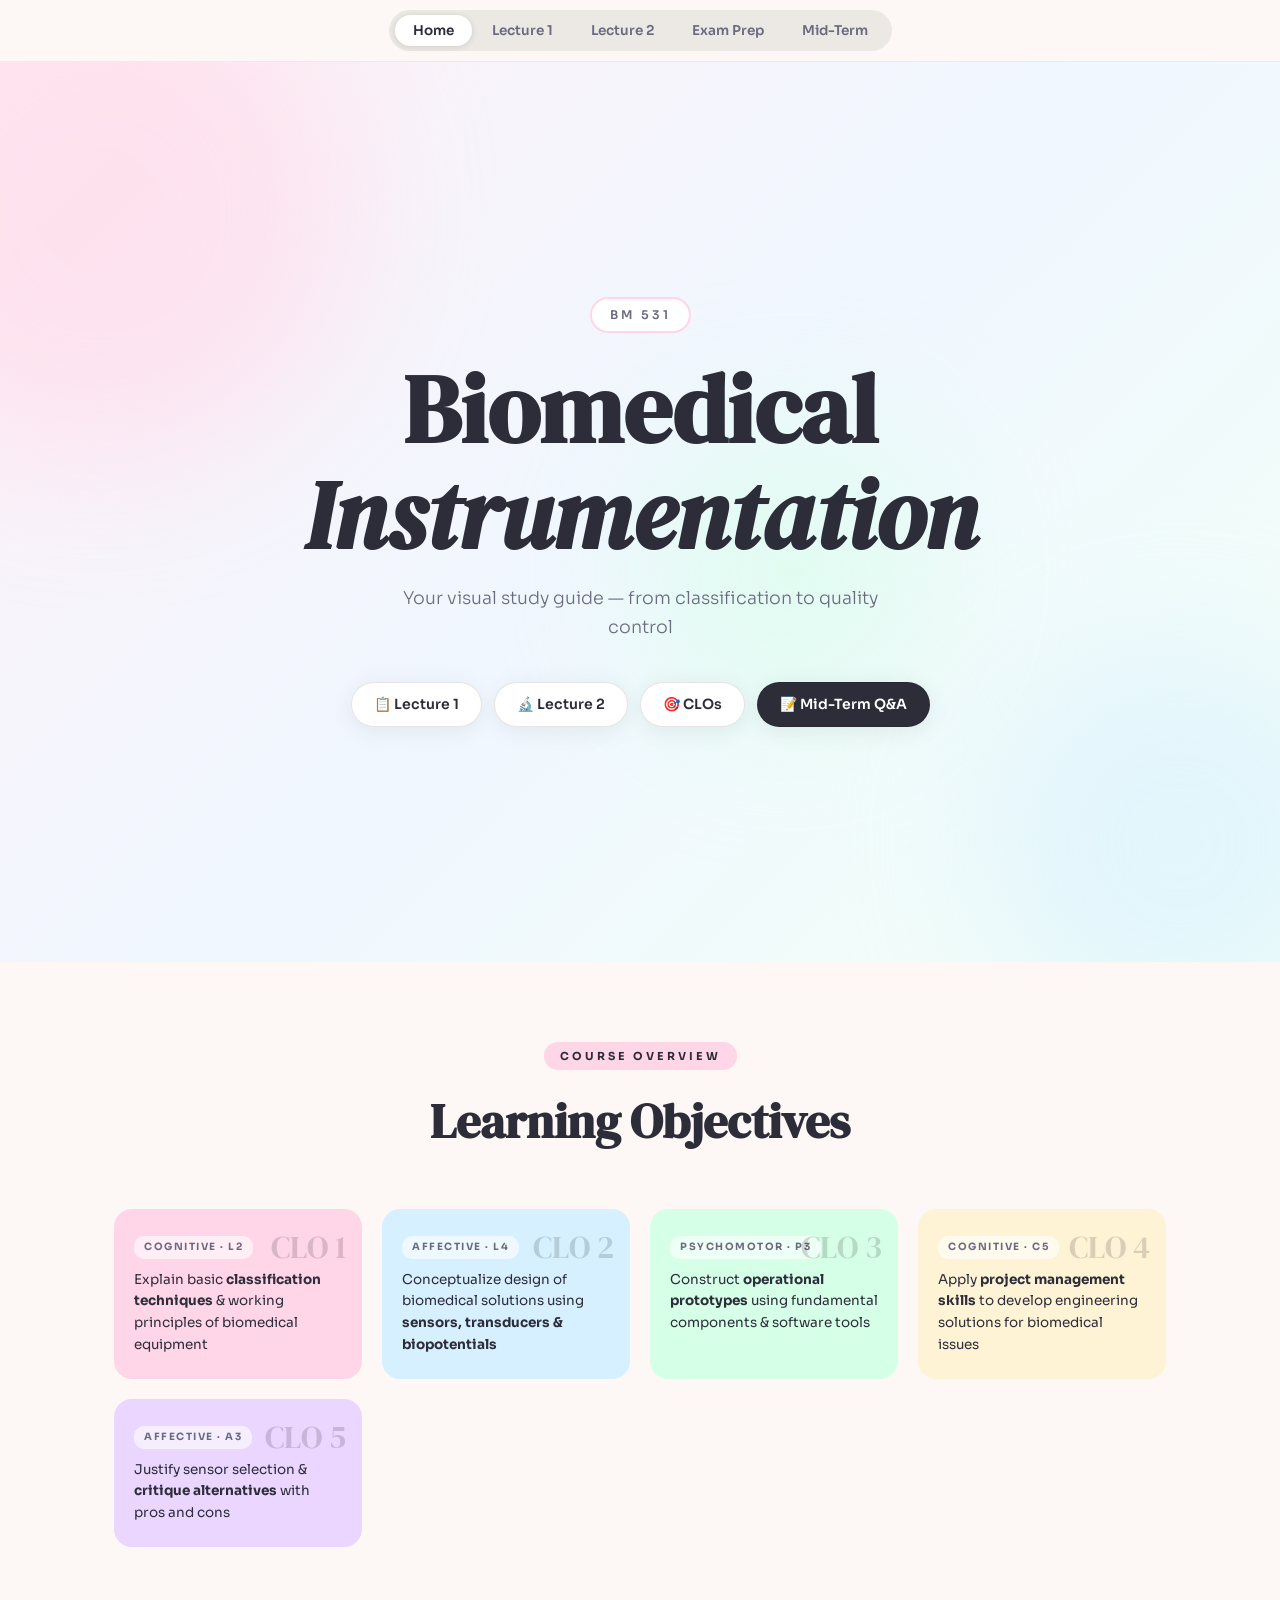
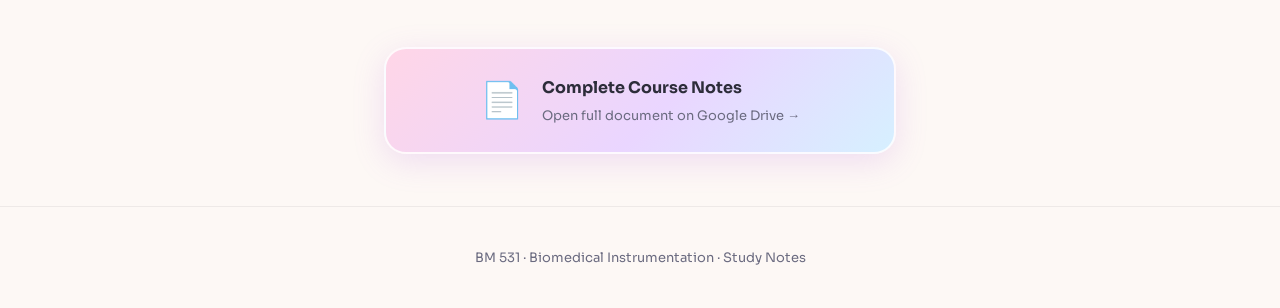
==== commit 21ab45d9: "Add Exam Prep section to index.html" ====
--- a/index.html
+++ b/index.html
@@ -1791,7 +1791,14 @@
   </div><!-- /screen-lec2 -->
 
   <!-- ═══════════ SCREEN 4: EXAM PREP ═══════════ -->
-  <!-- Debate / Note-to-Self Table -->
+  <div id="screen-prep" class="screen">
+    <section class="section">
+      <div class="section-header">
+        <span class="section-label" style="background:#ead6ff">Exam Prep</span>
+        <h2>Notes to Self & Key Concepts</h2>
+      </div>
+
+      <!-- Debate / Note-to-Self Table -->
     <div class="qa-group">
       <div class="qa-group-label">
         <span class="qa-group-icon">🌟</span>
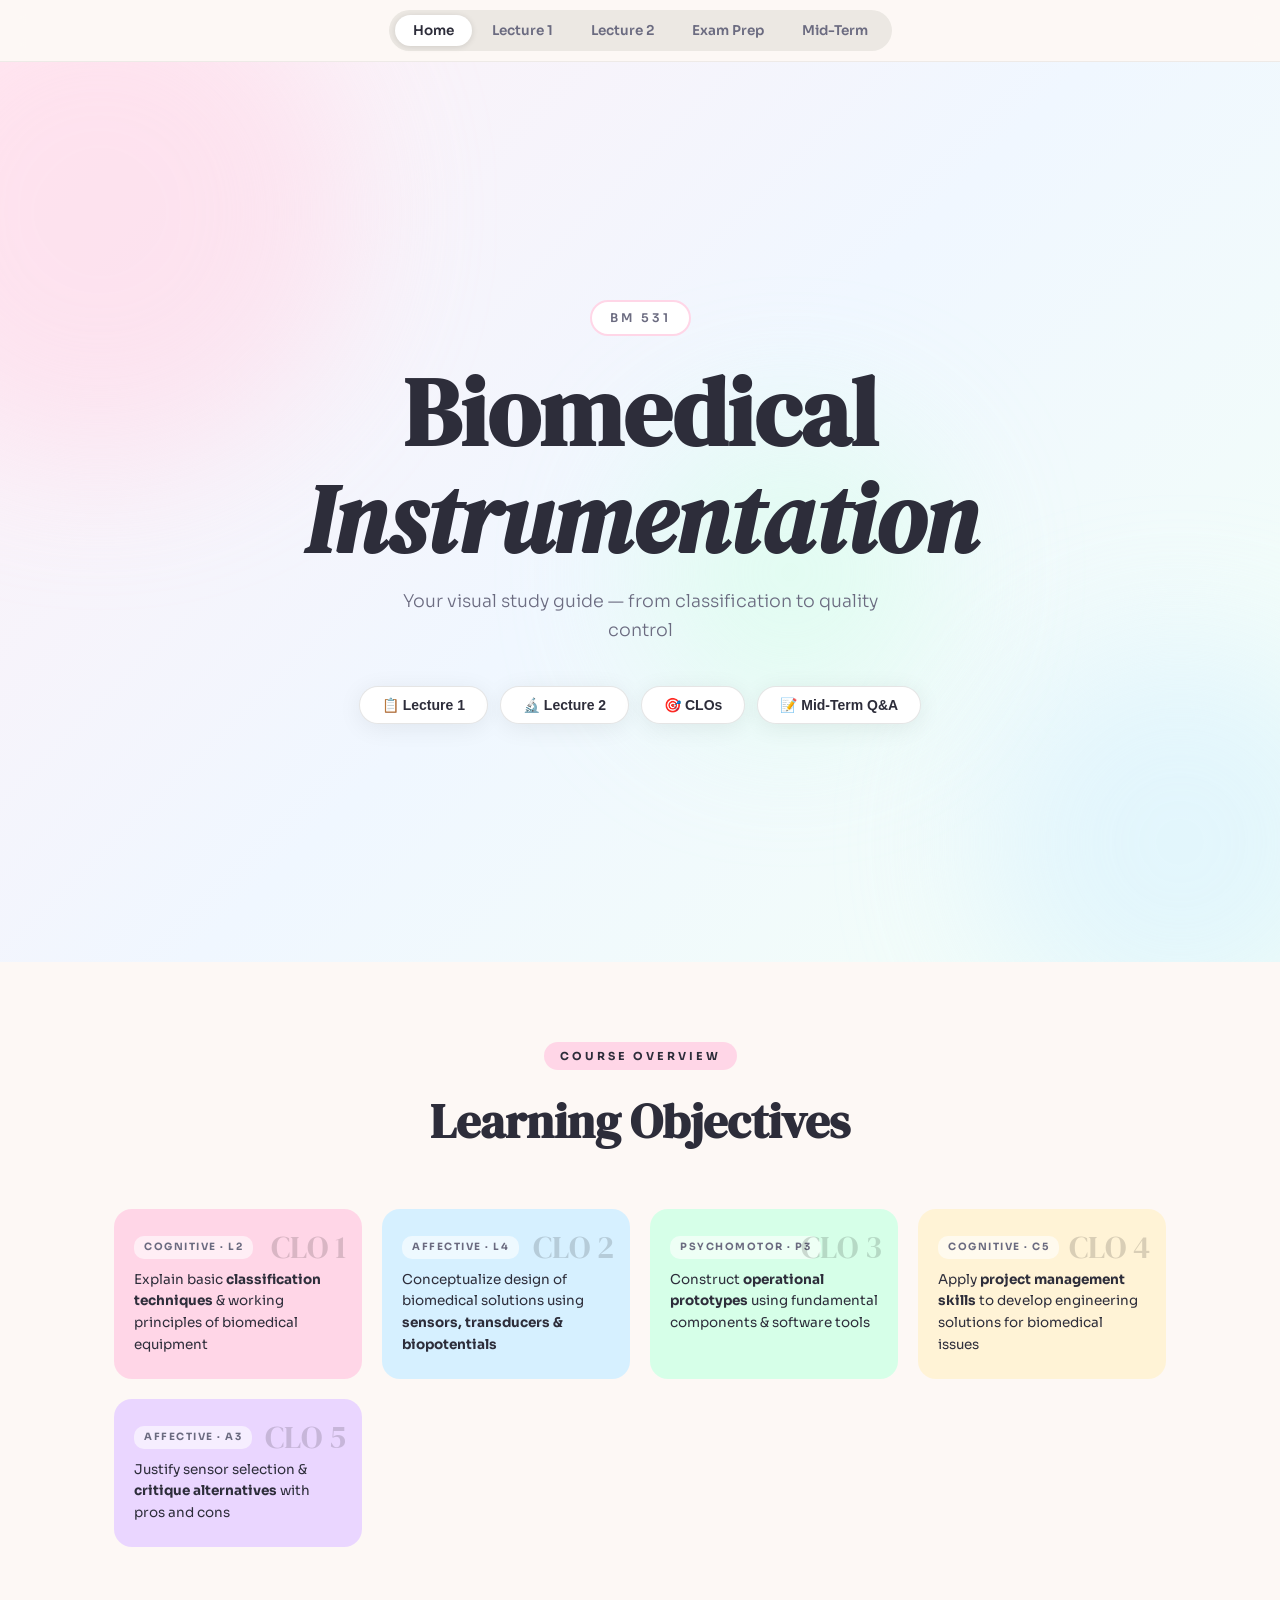
==== commit 7ac62b14: "Update index.html" ====
--- a/index.html
+++ b/index.html
@@ -8,7 +8,7 @@
   <link rel="preconnect" href="https://fonts.googleapis.com" />
   <link rel="preconnect" href="https://fonts.gstatic.com" crossorigin />
   <link href="https://fonts.googleapis.com/css2?family=Sora:wght@300;400;600;700&family=DM+Serif+Display:ital@0;1&display=swap" rel="stylesheet" />
-  
+
   <style>
     /* ── Screen nav bar ── */
     #screen-nav {
@@ -51,7 +51,7 @@
       box-shadow: 0 1px 6px rgba(0,0,0,.12);
     }
 
-        /* ── Screen visibility ── */
+    /* ── Screen visibility ── */
     .screen { display: none; }
     .screen.active { display: block; }
   </style>
@@ -72,318 +72,316 @@
   <!-- ═══════════ SCREEN 1: HOME ═══════════ -->
   <div id="screen-home" class="screen active">
 
-  <!-- HERO -->
-  <header class="hero">
-    <div class="hero-blob blob1"></div>
-    <div class="hero-blob blob2"></div>
-    <div class="hero-blob blob3"></div>
-    <div class="hero-inner">
-      <span class="course-tag">BM 531</span>
-      <h1>Biomedical<br/><em>Instrumentation</em></h1>
-      <p class="hero-sub">Your visual study guide — from classification to quality control</p>
-      <div class="hero-pills">
-        <a href="#lecture1" class="pill">📋 Lecture 1</a>
-        <a href="#lecture2" class="pill">🔬 Lecture 2</a>
-        <a href="#clos" class="pill">🎯 CLOs</a>
-        <a href="#midterm" class="pill">📝 Mid-Term Q&amp;A</a>
+    <!-- HERO -->
+    <header class="hero">
+      <div class="hero-blob blob1"></div>
+      <div class="hero-blob blob2"></div>
+      <div class="hero-blob blob3"></div>
+      <div class="hero-inner">
+        <span class="course-tag">BM 531</span>
+        <h1>Biomedical<br/><em>Instrumentation</em></h1>
+        <p class="hero-sub">Your visual study guide — from classification to quality control</p>
+        <div class="hero-pills">
+          <button class="pill" onclick="goToScreen('screen-lec1')">📋 Lecture 1</button>
+          <button class="pill" onclick="goToScreen('screen-lec2')">🔬 Lecture 2</button>
+          <button class="pill" onclick="goToScreen('screen-home','clos')">🎯 CLOs</button>
+          <button class="pill" onclick="goToScreen('screen-midterm')">📝 Mid-Term Q&amp;A</button>
+        </div>
       </div>
-    </div>
-  </header>
-
-  <main>
-    <!-- CLOs SECTION -->
-    <section id="clos" class="section">
-      <div class="section-header">
-        <span class="section-label">Course Overview</span>
-        <h2>Learning Objectives</h2>
-      </div>
-      <div class="clo-grid">
-        <div class="clo-card" style="--accent:#ffd6e7">
-          <div class="clo-num">CLO 1</div>
-          <div class="clo-tag">Cognitive · L2</div>
-          <p>Explain basic <strong>classification techniques</strong> & working principles of biomedical equipment</p>
-        </div>
-        <div class="clo-card" style="--accent:#d6f0ff">
-          <div class="clo-num">CLO 2</div>
-          <div class="clo-tag">Affective · L4</div>
-          <p>Conceptualize design of biomedical solutions using <strong>sensors, transducers & biopotentials</strong></p>
-        </div>
-        <div class="clo-card" style="--accent:#d6ffe8">
-          <div class="clo-num">CLO 3</div>
-          <div class="clo-tag">Psychomotor · P3</div>
-          <p>Construct <strong>operational prototypes</strong> using fundamental components & software tools</p>
-        </div>
-        <div class="clo-card" style="--accent:#fff3d6">
-          <div class="clo-num">CLO 4</div>
-          <div class="clo-tag">Cognitive · C5</div>
-          <p>Apply <strong>project management skills</strong> to develop engineering solutions for biomedical issues</p>
-        </div>
-        <div class="clo-card" style="--accent:#ead6ff">
-          <div class="clo-num">CLO 5</div>
-          <div class="clo-tag">Affective · A3</div>
-          <p>Justify sensor selection & <strong>critique alternatives</strong> with pros and cons</p>
+    </header>
+
+    <main>
+      <!-- CLOs SECTION -->
+      <section id="clos" class="section">
+        <div class="section-header">
+          <span class="section-label">Course Overview</span>
+          <h2>Learning Objectives</h2>
+        </div>
+        <div class="clo-grid">
+          <div class="clo-card" style="--accent:#ffd6e7">
+            <div class="clo-num">CLO 1</div>
+            <div class="clo-tag">Cognitive · L2</div>
+            <p>Explain basic <strong>classification techniques</strong> & working principles of biomedical equipment</p>
+          </div>
+          <div class="clo-card" style="--accent:#d6f0ff">
+            <div class="clo-num">CLO 2</div>
+            <div class="clo-tag">Affective · L4</div>
+            <p>Conceptualize design of biomedical solutions using <strong>sensors, transducers & biopotentials</strong></p>
+          </div>
+          <div class="clo-card" style="--accent:#d6ffe8">
+            <div class="clo-num">CLO 3</div>
+            <div class="clo-tag">Psychomotor · P3</div>
+            <p>Construct <strong>operational prototypes</strong> using fundamental components & software tools</p>
+          </div>
+          <div class="clo-card" style="--accent:#fff3d6">
+            <div class="clo-num">CLO 4</div>
+            <div class="clo-tag">Cognitive · C5</div>
+            <p>Apply <strong>project management skills</strong> to develop engineering solutions for biomedical issues</p>
+          </div>
+          <div class="clo-card" style="--accent:#ead6ff">
+            <div class="clo-num">CLO 5</div>
+            <div class="clo-tag">Affective · A3</div>
+            <p>Justify sensor selection & <strong>critique alternatives</strong> with pros and cons</p>
           </div>
         </div>
       </section>
     </main>
 
-      </div><!-- /screen-home -->
-  
-    <!-- ═══════════ SCREEN 2: LECTURE 1 ═══════════ -->
-    <div id="screen-lec1" class="screen">
+  </div><!-- /screen-home -->
+
+  <!-- ═══════════ SCREEN 2: LECTURE 1 ═══════════ -->
+  <div id="screen-lec1" class="screen">
     <main>
-    <!-- LECTURE 1 -->
-    <section id="lecture1" class="section">
-      <div class="section-header">
-        <span class="section-label">Lecture 1</span>
-        <h2>Biomedical Equipment & Classification</h2>
-      </div>
-
-      <!-- What is BM Equipment -->
-      <div class="info-banner" style="--b:#ffd6e7;--bt:#ff8fab">
-        <div class="info-icon">🏥</div>
-        <div>
-          <h3>What is Biomedical Equipment?</h3>
-          <p>Devices used in healthcare for <strong>diagnosis, monitoring, treatment & rehabilitation</strong>. They apply engineering, physics, biology & medicine to support clinical decision-making.</p>
-        </div>
-      </div>
-
-      <!-- Why classify -->
-      <div class="why-grid">
-        <h3 class="why-title">Why Classify BM Equipment?</h3>
-        <div class="why-cards">
-          <div class="why-card">🔍<span>Understand function & application</span></div>
-          <div class="why-card">🛡️<span>Ensure patient safety</span></div>
-          <div class="why-card">⚙️<span>Simplify design & maintenance</span></div>
-          <div class="why-card">📚<span>Support clinical training</span></div>
-        </div>
-      </div>
-
-      <!-- Classification by Function -->
-      <div class="classify-block">
-        <div class="classify-title">
-          <span class="classify-icon">⚡</span>
-          <h3>Classification by <em>Function</em></h3>
-        </div>
-        <div class="function-grid">
-          <div class="fn-card" style="--c:#ffd6e7">
-            <div class="fn-emoji">🔍</div>
-            <h4>Diagnostic</h4>
-            <p>Detect diseases or medical conditions</p>
-            <div class="fn-examples">ECG · X-ray · MRI · Ultrasound</div>
-          </div>
-          <div class="fn-card" style="--c:#d6f0ff">
-            <div class="fn-emoji">📡</div>
-            <h4>Monitoring</h4>
-            <p>Continuously observe vital signs</p>
-            <div class="fn-examples">Patient Monitor · Pulse Oximeter · BP Monitor</div>
-          </div>
-          <div class="fn-card" style="--c:#d6ffe8">
-            <div class="fn-emoji">💊</div>
-            <h4>Therapeutic</h4>
-            <p>Treat or manage medical conditions</p>
-            <div class="fn-examples">Pacemaker · Defibrillator · Ventilator</div>
-          </div>
-          <div class="fn-card" style="--c:#fff3d6">
-            <div class="fn-emoji">🦾</div>
-            <h4>Rehabilitation</h4>
-            <p>Restore or improve physical function</p>
-            <div class="fn-examples">Prosthetics · Wheelchair · Physiotherapy</div>
-          </div>
-        </div>
-      </div>
-
-      <!-- Classification by Invasiveness -->
-      <div class="classify-block">
-        <div class="classify-title">
-          <span class="classify-icon">🩺</span>
-          <h3>Classification by <em>Invasiveness</em></h3>
-        </div>
-        <div class="invasive-spectrum">
-          <div class="inv-bar">
-            <div class="inv-item inv-low">
-              <div class="inv-dot"></div>
-              <h4>Non-Invasive</h4>
-              <p>Does not enter the body or break the skin</p>
-              <div class="inv-ex">ECG · BP Monitor · Pulse Ox · Ultrasound</div>
-            </div>
-            <div class="inv-line"></div>
-            <div class="inv-item inv-mid">
-              <div class="inv-dot"></div>
-              <h4>Minimally Invasive</h4>
-              <p>Enters the body but not implanted</p>
-              <div class="inv-ex">Catheter · Endoscope · Biopsy Needle</div>
-            </div>
-            <div class="inv-line"></div>
-            <div class="inv-item inv-high">
-              <div class="inv-dot"></div>
-              <h4>Invasive</h4>
-              <p>Implanted inside the body</p>
-              <div class="inv-ex">Stents · Pacemakers · Artificial Joints</div>
-            </div>
-          </div>
-        </div>
-      </div>
-
-      <!-- Classification by Risk -->
-      <div class="classify-block">
-        <div class="classify-title">
-          <span class="classify-icon">⚠️</span>
-          <h3>Classification by <em>Risk Level</em></h3>
-        </div>
-        <div class="risk-wrapper">
-          <div class="risk-col">
-            <div class="risk-header" style="--rc:#d6ffe8">🇺🇸 FDA (USA) / DRAP (PK)</div>
-            <div class="risk-card" style="--rc:#d6ffe8">
-              <div class="risk-badge low">Class I</div>
-              <div class="risk-label">Low Risk</div>
-              <p>Minimal risk, general controls only</p>
-              <div class="risk-ex">Tongue depressor · Bandages · Exam gloves</div>
-            </div>
-            <div class="risk-card" style="--rc:#fff3d6">
-              <div class="risk-badge mid">Class II</div>
-              <div class="risk-label">Moderate Risk</div>
-              <p>Requires special controls</p>
-              <div class="risk-ex">Infusion pump · BP monitor · ECG machine</div>
-            </div>
-            <div class="risk-card" style="--rc:#ffd6e7">
-              <div class="risk-badge high">Class III</div>
-              <div class="risk-label">High Risk</div>
-              <p>Sustains life or is implanted</p>
-              <div class="risk-ex">Pacemaker · Defibrillator · Heart valves</div>
-            </div>
-          </div>
-          <div class="risk-col">
-            <div class="risk-header" style="--rc:#ead6ff">🇬🇧 MDR (UK / EU)</div>
-            <div class="risk-card" style="--rc:#d6ffe8">
-              <div class="risk-badge low">Class I</div>
-              <div class="risk-label">Low Risk</div>
-              <p>Same as FDA Class I</p>
-              <div class="risk-ex">Basic non-contact devices</div>
-            </div>
-            <div class="risk-card" style="--rc:#d6f0ff">
-              <div class="risk-badge mida">Class IIa</div>
-              <div class="risk-label">Low–Medium Risk</div>
-              <p>Short-term or moderate risk</p>
-              <div class="risk-ex">Ultrasound · Hearing aids · Diagnostic catheters</div>
-            </div>
-            <div class="risk-card" style="--rc:#fff3d6">
-              <div class="risk-badge midb">Class IIb</div>
-              <div class="risk-label">Medium–High Risk</div>
-              <p>Higher risk or long-term use</p>
-              <div class="risk-ex">Ventilators · Infusion pumps · Dialysis</div>
-            </div>
-            <div class="risk-card" style="--rc:#ffd6e7">
-              <div class="risk-badge high">Class III</div>
-              <div class="risk-label">High Risk</div>
-              <p>Life-sustaining or implanted</p>
-              <div class="risk-ex">Pacemaker · Heart valves</div>
-            </div>
-          </div>
-        </div>
-      </div>
-
-      <!-- Classification by Energy Source -->
-      <div class="classify-block">
-        <div class="classify-title">
-          <span class="classify-icon">🔋</span>
-          <h3>Classification by <em>Energy Source</em></h3>
-        </div>
-        <div class="energy-grid">
-          <div class="en-card" style="--ec:#ffd6e7">
-            <div class="en-icon">🌡️</div>
-            <h4>Thermal</h4>
-            <p>Uses heat energy</p>
-            <small>Diathermy unit · Incubator</small>
-          </div>
-          <div class="en-card" style="--ec:#d6f0ff">
-            <div class="en-icon">⚙️</div>
-            <h4>Mechanical</h4>
-            <p>Uses mechanical force / motion</p>
-            <small>Ventilator · Dialysis machine</small>
-          </div>
-          <div class="en-card" style="--ec:#fff3d6">
-            <div class="en-icon">⚡</div>
-            <h4>Electrical</h4>
-            <p>Uses electrical energy</p>
-            <small>ECG · Pacemaker</small>
-          </div>
-          <div class="en-card" style="--ec:#ead6ff">
-            <div class="en-icon">☢️</div>
-            <h4>Radiation</h4>
-            <p>Uses ionising / non-ionising radiation</p>
-            <small>X-ray · CT scanner</small>
-          </div>
-        </div>
-      </div>
-
-      <!-- Classification by Application -->
-      <div class="classify-block">
-        <div class="classify-title">
-          <span class="classify-icon">🏥</span>
-          <h3>Classification by <em>Application Area</em></h3>
-        </div>
-        <div class="app-grid">
-          <div class="app-card">❤️<span class="app-name">Cardiology</span><span class="app-ex">ECG, Pacemaker</span></div>
-          <div class="app-card">🧠<span class="app-name">Neurology</span><span class="app-ex">EEG, MRI</span></div>
-          <div class="app-card">🦴<span class="app-name">Orthopedics</span><span class="app-ex">X-ray, Prosthetics</span></div>
-          <div class="app-card">📡<span class="app-name">Radiology</span><span class="app-ex">CT, Ultrasound</span></div>
-          <div class="app-card">🚨<span class="app-name">Intensive Care</span><span class="app-ex">Ventilators, Monitors</span></div>
-          <div class="app-card">🦽<span class="app-name">Rehabilitation</span><span class="app-ex">Wheelchairs, Physio</span></div>
-        </div>
-      </div>
-
-      <!-- Basic Principles -->
-      <div class="principle-block">
-        <div class="classify-title">
-          <span class="classify-icon">🔬</span>
-          <h3>Basic Principles of BM Equipment</h3>
-        </div>
-        <div class="pipeline">
-          <div class="pipe-step" style="--ps:#ffd6e7">
-            <div class="pipe-num">1</div>
-            <div class="pipe-icon">🧬</div>
-            <div class="pipe-label">Patient</div>
-            <div class="pipe-desc">Biological signals: ECG, temp, pressure</div>
-          </div>
-          <div class="pipe-arrow">→</div>
-          <div class="pipe-step" style="--ps:#d6f0ff">
-            <div class="pipe-num">2</div>
-            <div class="pipe-icon">📡</div>
-            <div class="pipe-label">Sensors / Transducers</div>
-            <div class="pipe-desc">Convert biological → electrical signals</div>
-          </div>
-          <div class="pipe-arrow">→</div>
-          <div class="pipe-step" style="--ps:#d6ffe8">
-            <div class="pipe-num">3</div>
-            <div class="pipe-icon">🎛️</div>
-            <div class="pipe-label">Signal Conditioning</div>
-            <div class="pipe-desc">Amplify & filter the signals</div>
-          </div>
-          <div class="pipe-arrow">→</div>
-          <div class="pipe-step" style="--ps:#fff3d6">
-            <div class="pipe-num">4</div>
-            <div class="pipe-icon">💻</div>
-            <div class="pipe-label">Processing</div>
-            <div class="pipe-desc">Analyse & interpret data</div>
-          </div>
-          <div class="pipe-arrow">→</div>
-          <div class="pipe-step" style="--ps:#ead6ff">
-            <div class="pipe-num">5</div>
-            <div class="pipe-icon">📺</div>
-            <div class="pipe-label">Display / Recording</div>
-            <div class="pipe-desc">Show results accurately & safely</div>
-          </div>
-        </div>
-      </div>
+      <!-- LECTURE 1 -->
+      <section id="lecture1" class="section">
+        <div class="section-header">
+          <span class="section-label">Lecture 1</span>
+          <h2>Biomedical Equipment & Classification</h2>
+        </div>
+
+        <!-- What is BM Equipment -->
+        <div class="info-banner" style="--b:#ffd6e7;--bt:#ff8fab">
+          <div class="info-icon">🏥</div>
+          <div>
+            <h3>What is Biomedical Equipment?</h3>
+            <p>Devices used in healthcare for <strong>diagnosis, monitoring, treatment & rehabilitation</strong>. They apply engineering, physics, biology & medicine to support clinical decision-making.</p>
+          </div>
+        </div>
+
+        <!-- Why classify -->
+        <div class="why-grid">
+          <h3 class="why-title">Why Classify BM Equipment?</h3>
+          <div class="why-cards">
+            <div class="why-card">🔍<span>Understand function & application</span></div>
+            <div class="why-card">🛡️<span>Ensure patient safety</span></div>
+            <div class="why-card">⚙️<span>Simplify design & maintenance</span></div>
+            <div class="why-card">📚<span>Support clinical training</span></div>
+          </div>
+        </div>
+
+        <!-- Classification by Function -->
+        <div class="classify-block">
+          <div class="classify-title">
+            <span class="classify-icon">⚡</span>
+            <h3>Classification by <em>Function</em></h3>
+          </div>
+          <div class="function-grid">
+            <div class="fn-card" style="--c:#ffd6e7">
+              <div class="fn-emoji">🔍</div>
+              <h4>Diagnostic</h4>
+              <p>Detect diseases or medical conditions</p>
+              <div class="fn-examples">ECG · X-ray · MRI · Ultrasound</div>
+            </div>
+            <div class="fn-card" style="--c:#d6f0ff">
+              <div class="fn-emoji">📡</div>
+              <h4>Monitoring</h4>
+              <p>Continuously observe vital signs</p>
+              <div class="fn-examples">Patient Monitor · Pulse Oximeter · BP Monitor</div>
+            </div>
+            <div class="fn-card" style="--c:#d6ffe8">
+              <div class="fn-emoji">💊</div>
+              <h4>Therapeutic</h4>
+              <p>Treat or manage medical conditions</p>
+              <div class="fn-examples">Pacemaker · Defibrillator · Ventilator</div>
+            </div>
+            <div class="fn-card" style="--c:#fff3d6">
+              <div class="fn-emoji">🦾</div>
+              <h4>Rehabilitation</h4>
+              <p>Restore or improve physical function</p>
+              <div class="fn-examples">Prosthetics · Wheelchair · Physiotherapy</div>
+            </div>
+          </div>
+        </div>
+
+        <!-- Classification by Invasiveness -->
+        <div class="classify-block">
+          <div class="classify-title">
+            <span class="classify-icon">🩺</span>
+            <h3>Classification by <em>Invasiveness</em></h3>
+          </div>
+          <div class="invasive-spectrum">
+            <div class="inv-bar">
+              <div class="inv-item inv-low">
+                <div class="inv-dot"></div>
+                <h4>Non-Invasive</h4>
+                <p>Does not enter the body or break the skin</p>
+                <div class="inv-ex">ECG · BP Monitor · Pulse Ox · Ultrasound</div>
+              </div>
+              <div class="inv-line"></div>
+              <div class="inv-item inv-mid">
+                <div class="inv-dot"></div>
+                <h4>Minimally Invasive</h4>
+                <p>Enters the body but not implanted</p>
+                <div class="inv-ex">Catheter · Endoscope · Biopsy Needle</div>
+              </div>
+              <div class="inv-line"></div>
+              <div class="inv-item inv-high">
+                <div class="inv-dot"></div>
+                <h4>Invasive</h4>
+                <p>Implanted inside the body</p>
+                <div class="inv-ex">Stents · Pacemakers · Artificial Joints</div>
+              </div>
+            </div>
+          </div>
+        </div>
+
+        <!-- Classification by Risk -->
+        <div class="classify-block">
+          <div class="classify-title">
+            <span class="classify-icon">⚠️</span>
+            <h3>Classification by <em>Risk Level</em></h3>
+          </div>
+          <div class="risk-wrapper">
+            <div class="risk-col">
+              <div class="risk-header" style="--rc:#d6ffe8">🇺🇸 FDA (USA) / DRAP (PK)</div>
+              <div class="risk-card" style="--rc:#d6ffe8">
+                <div class="risk-badge low">Class I</div>
+                <div class="risk-label">Low Risk</div>
+                <p>Minimal risk, general controls only</p>
+                <div class="risk-ex">Tongue depressor · Bandages · Exam gloves</div>
+              </div>
+              <div class="risk-card" style="--rc:#fff3d6">
+                <div class="risk-badge mid">Class II</div>
+                <div class="risk-label">Moderate Risk</div>
+                <p>Requires special controls</p>
+                <div class="risk-ex">Infusion pump · BP monitor · ECG machine</div>
+              </div>
+              <div class="risk-card" style="--rc:#ffd6e7">
+                <div class="risk-badge high">Class III</div>
+                <div class="risk-label">High Risk</div>
+                <p>Sustains life or is implanted</p>
+                <div class="risk-ex">Pacemaker · Defibrillator · Heart valves</div>
+              </div>
+            </div>
+            <div class="risk-col">
+              <div class="risk-header" style="--rc:#ead6ff">🇬🇧 MDR (UK / EU)</div>
+              <div class="risk-card" style="--rc:#d6ffe8">
+                <div class="risk-badge low">Class I</div>
+                <div class="risk-label">Low Risk</div>
+                <p>Same as FDA Class I</p>
+                <div class="risk-ex">Basic non-contact devices</div>
+              </div>
+              <div class="risk-card" style="--rc:#d6f0ff">
+                <div class="risk-badge mida">Class IIa</div>
+                <div class="risk-label">Low–Medium Risk</div>
+                <p>Short-term or moderate risk</p>
+                <div class="risk-ex">Ultrasound · Hearing aids · Diagnostic catheters</div>
+              </div>
+              <div class="risk-card" style="--rc:#fff3d6">
+                <div class="risk-badge midb">Class IIb</div>
+                <div class="risk-label">Medium–High Risk</div>
+                <p>Higher risk or long-term use</p>
+                <div class="risk-ex">Ventilators · Infusion pumps · Dialysis</div>
+              </div>
+              <div class="risk-card" style="--rc:#ffd6e7">
+                <div class="risk-badge high">Class III</div>
+                <div class="risk-label">High Risk</div>
+                <p>Life-sustaining or implanted</p>
+                <div class="risk-ex">Pacemaker · Heart valves</div>
+              </div>
+            </div>
+          </div>
+        </div>
+
+        <!-- Classification by Energy Source -->
+        <div class="classify-block">
+          <div class="classify-title">
+            <span class="classify-icon">🔋</span>
+            <h3>Classification by <em>Energy Source</em></h3>
+          </div>
+          <div class="energy-grid">
+            <div class="en-card" style="--ec:#ffd6e7">
+              <div class="en-icon">🌡️</div>
+              <h4>Thermal</h4>
+              <p>Uses heat energy</p>
+              <small>Diathermy unit · Incubator</small>
+            </div>
+            <div class="en-card" style="--ec:#d6f0ff">
+              <div class="en-icon">⚙️</div>
+              <h4>Mechanical</h4>
+              <p>Uses mechanical force / motion</p>
+              <small>Ventilator · Dialysis machine</small>
+            </div>
+            <div class="en-card" style="--ec:#fff3d6">
+              <div class="en-icon">⚡</div>
+              <h4>Electrical</h4>
+              <p>Uses electrical energy</p>
+              <small>ECG · Pacemaker</small>
+            </div>
+            <div class="en-card" style="--ec:#ead6ff">
+              <div class="en-icon">☢️</div>
+              <h4>Radiation</h4>
+              <p>Uses ionising / non-ionising radiation</p>
+              <small>X-ray · CT scanner</small>
+            </div>
+          </div>
+        </div>
+
+        <!-- Classification by Application -->
+        <div class="classify-block">
+          <div class="classify-title">
+            <span class="classify-icon">🏥</span>
+            <h3>Classification by <em>Application Area</em></h3>
+          </div>
+          <div class="app-grid">
+            <div class="app-card">❤️<span class="app-name">Cardiology</span><span class="app-ex">ECG, Pacemaker</span></div>
+            <div class="app-card">🧠<span class="app-name">Neurology</span><span class="app-ex">EEG, MRI</span></div>
+            <div class="app-card">🦴<span class="app-name">Orthopedics</span><span class="app-ex">X-ray, Prosthetics</span></div>
+            <div class="app-card">📡<span class="app-name">Radiology</span><span class="app-ex">CT, Ultrasound</span></div>
+            <div class="app-card">🚨<span class="app-name">Intensive Care</span><span class="app-ex">Ventilators, Monitors</span></div>
+            <div class="app-card">🦽<span class="app-name">Rehabilitation</span><span class="app-ex">Wheelchairs, Physio</span></div>
+          </div>
+        </div>
+
+        <!-- Basic Principles -->
+        <div class="principle-block">
+          <div class="classify-title">
+            <span class="classify-icon">🔬</span>
+            <h3>Basic Principles of BM Equipment</h3>
+          </div>
+          <div class="pipeline">
+            <div class="pipe-step" style="--ps:#ffd6e7">
+              <div class="pipe-num">1</div>
+              <div class="pipe-icon">🧬</div>
+              <div class="pipe-label">Patient</div>
+              <div class="pipe-desc">Biological signals: ECG, temp, pressure</div>
+            </div>
+            <div class="pipe-arrow">→</div>
+            <div class="pipe-step" style="--ps:#d6f0ff">
+              <div class="pipe-num">2</div>
+              <div class="pipe-icon">📡</div>
+              <div class="pipe-label">Sensors / Transducers</div>
+              <div class="pipe-desc">Convert biological → electrical signals</div>
+            </div>
+            <div class="pipe-arrow">→</div>
+            <div class="pipe-step" style="--ps:#d6ffe8">
+              <div class="pipe-num">3</div>
+              <div class="pipe-icon">🎛️</div>
+              <div class="pipe-label">Signal Conditioning</div>
+              <div class="pipe-desc">Amplify & filter the signals</div>
+            </div>
+            <div class="pipe-arrow">→</div>
+            <div class="pipe-step" style="--ps:#fff3d6">
+              <div class="pipe-num">4</div>
+              <div class="pipe-icon">💻</div>
+              <div class="pipe-label">Processing</div>
+              <div class="pipe-desc">Analyse & interpret data</div>
+            </div>
+            <div class="pipe-arrow">→</div>
+            <div class="pipe-step" style="--ps:#ead6ff">
+              <div class="pipe-num">5</div>
+              <div class="pipe-icon">📺</div>
+              <div class="pipe-label">Display / Recording</div>
+              <div class="pipe-desc">Show results accurately & safely</div>
+            </div>
+          </div>
+        </div>
 
 <!-- =====================================================
-     LECTURE 1 QUIZ — paste inside your Lecture 1 .section
-     div, after the last content block, before </section>
+     LECTURE 1 QUIZ
      ===================================================== -->
 
 <style>
-/* ── Quiz wrapper ── */
 #lecture1-quiz {
   background: #ffffff;
   border-radius: 24px;
@@ -397,7 +395,6 @@
   overflow: hidden;
   border: 1.5px solid rgba(168,85,247,.1);
 }
-/* soft purple blob in corner — mirrors site's hero blobs */
 #lecture1-quiz::before {
   content: '';
   position: absolute;
@@ -418,8 +415,6 @@
   filter: blur(60px);
   pointer-events: none;
 }
-
-/* ── Progress bar ── */
 #q-progress-bar-track {
   background: rgba(168,85,247,.1);
   border-radius: 99px;
@@ -434,8 +429,6 @@
   border-radius: 99px;
   transition: width .4s ease;
 }
-
-/* ── Question type badge ── */
 .q-badge {
   display: inline-block;
   font-size: .68rem;
@@ -449,8 +442,6 @@
 .q-badge.TF       { background: #d6f0ff; color: #0891b2; }
 .q-badge.Ordering { background: #fff3d6; color: #b45309; }
 .q-badge.Matching { background: #d6ffe8; color: #059669; }
-
-/* ── MCQ option buttons ── */
 .q-option-btn {
   width: 100%;
   background: #fdf8ff;
@@ -475,8 +466,6 @@
 }
 .q-opt-correct { background: #d6ffe8 !important; border-color: #059669 !important; color: #065f46 !important; cursor:default; transform:none !important; box-shadow:none !important; }
 .q-opt-wrong   { background: #ffe4e4 !important; border-color: #ef4444 !important; color: #991b1b !important; cursor:default; transform:none !important; box-shadow:none !important; }
-
-/* ── Drag blocks (Q9) ── */
 .q-drag-block {
   background: #fdf8ff;
   border: 1.5px solid rgba(168,85,247,.22);
@@ -498,8 +487,6 @@
 .q-drag-block:active    { cursor: grabbing; transform: scale(1.02); }
 .q-drag-block.dragging  { opacity: .4; border: 1.5px dashed #a855f7; box-shadow: none; }
 .q-drag-block.drag-over { background: #f3e8ff; border-color: #a855f7; }
-
-/* ── Match cells (Q3) ── */
 .match-cell {
   border-radius: 12px;
   font-size: .8rem;
@@ -515,12 +502,8 @@
 }
 .match-cell.fixed    { background: #ead6ff; border: 1.5px solid rgba(168,85,247,.35); color: #6d28d9; }
 .match-cell.moveable { background: #fdf8ff; border: 1.5px solid rgba(168,85,247,.2);  color: #3d3550; box-shadow: 0 2px 6px rgba(168,85,247,.07); }
-
-/* ── Shared correct / wrong ── */
 .correct-block { background: #d6ffe8 !important; border-color: #059669 !important; color: #065f46 !important; cursor:default !important; }
 .wrong-block   { background: #ffe4e4 !important; border-color: #ef4444 !important; color: #991b1b !important; cursor:default !important; }
-
-/* ── UD buttons ── */
 .ud-btn {
   background: #ead6ff;
   border: 1px solid rgba(168,85,247,.3);
@@ -536,8 +519,6 @@
 }
 .ud-btn:hover    { background: #dab4fe; }
 .ud-btn:disabled { opacity: .3; cursor: default; }
-
-/* ── Check / primary button ── */
 .q-check-btn {
   background: linear-gradient(135deg, #a855f7, #22d3ee);
   color: #fff;
@@ -554,8 +535,6 @@
   box-shadow: 0 4px 18px rgba(168,85,247,.25);
 }
 .q-check-btn:hover { opacity: .9; transform: translateY(-1px); box-shadow: 0 6px 24px rgba(168,85,247,.35); }
-
-/* ── Feedback box ── */
 #q-feedback {
   display: none;
   margin-top: 1.1rem;
@@ -568,8 +547,6 @@
 }
 #q-feedback.fb-correct { background: #d6ffe8; border: 1.5px solid #6ee7b7; color: #065f46; }
 #q-feedback.fb-wrong   { background: #ffe4e4; border: 1.5px solid #fca5a5; color: #991b1b; }
-
-/* ── Next button ── */
 #q-next-btn {
   display: none;
   background: linear-gradient(135deg, #a855f7, #22d3ee);
@@ -587,8 +564,6 @@
   box-shadow: 0 4px 18px rgba(168,85,247,.22);
 }
 #q-next-btn:hover { opacity: .9; transform: translateY(-1px); box-shadow: 0 6px 24px rgba(168,85,247,.32); }
-
-/* ── Score screen ── */
 #q-score-screen { display:none; text-align:center; padding:1rem 0; }
 #q-score-text {
   font-size: 3.2rem;
@@ -599,7 +574,6 @@
   margin: .5rem 0;
 }
 #q-score-msg { color: #6b6b80; font-size: .95rem; margin: .5rem 0 1.6rem; }
-
 .q-restart-btn {
   background: #ead6ff;
   color: #7c3aed;
@@ -614,16 +588,12 @@
   box-shadow: 0 2px 10px rgba(168,85,247,.12);
 }
 .q-restart-btn:hover { background: #dab4fe; box-shadow: 0 4px 16px rgba(168,85,247,.22); }
-
-/* ── Hint text ── */
 .q-hint {
   color: #9a8fb5;
   font-size: .78rem;
   font-style: italic;
   margin: 0 0 .8rem;
 }
-
-/* ── Match col headers ── */
 .match-col-hdr {
   color: #a855f7;
   font-size: .7rem;
@@ -633,44 +603,25 @@
   text-align: center;
   padding: .2rem 0 .3rem;
 }
-
-/* clearfix */
 .q-nav-row::after { content:''; display:table; clear:both; }
 </style>
 
-<!-- ── Quiz section ── -->
 <div id="lecture1-quiz">
-
-  <!-- Header -->
   <div style="margin-bottom:1.8rem;position:relative;z-index:1;">
     <div style="font-size:1.1rem;font-weight:800;letter-spacing:-.3px;margin-bottom:.25rem;color:#2d2d3a;">🧠 Lecture 1 Quiz</div>
     <div style="color:#9a8fb5;font-size:.82rem;">10 questions · MCQ · True/False · Ordering · Matching</div>
   </div>
-
-  <!-- Progress -->
   <div id="q-progress-bar-track" style="position:relative;z-index:1;"><div id="q-progress-bar"></div></div>
-
-  <!-- Counter row -->
   <div style="display:flex;justify-content:space-between;align-items:center;margin-bottom:1.1rem;position:relative;z-index:1;">
     <span id="q-counter" style="color:#9a8fb5;font-size:.8rem;font-weight:600;">Question 1 of 10</span>
     <span id="q-type-badge"></span>
   </div>
-
-  <!-- Question text -->
   <div id="q-text" style="font-size:1rem;font-weight:600;line-height:1.65;margin-bottom:1.4rem;min-height:48px;color:#2d2d3a;position:relative;z-index:1;"></div>
-
-  <!-- Options -->
   <div id="q-options" style="display:flex;flex-direction:column;gap:.65rem;position:relative;z-index:1;"></div>
-
-  <!-- Feedback -->
   <div id="q-feedback" style="position:relative;z-index:1;"></div>
-
-  <!-- Nav row -->
   <div class="q-nav-row" style="position:relative;z-index:1;">
     <button id="q-next-btn" onclick="nextQuestion()">Next →</button>
   </div>
-
-  <!-- Score screen -->
   <div id="q-score-screen" style="position:relative;z-index:1;">
     <div style="font-size:2.6rem;margin-bottom:.8rem;">🏆</div>
     <div style="font-size:1.1rem;font-weight:700;margin-bottom:.3rem;color:#2d2d3a;">Quiz Complete!</div>
@@ -682,19 +633,14 @@
 
 <script>
 (function(){
-
   function shuffle(arr){const a=[...arr];for(let i=a.length-1;i>0;i--){const j=Math.floor(Math.random()*(i+1));[a[i],a[j]]=[a[j],a[i]];}return a;}
-
   const MATCH_IDX=2, DRAG_IDX=8;
-
   const matchData=[
     {label:"Class I (Low Risk)",       def:"Minimal risk to the patient",                              ex:"Tongue depressors or bandages"},
     {label:"Class II (Moderate Risk)", def:"Devices with moderate risk that require special controls", ex:"Infusion pumps, BP monitors"},
     {label:"Class III (High Risk)",    def:"These devices usually sustain life or are implanted",      ex:"Heart valves or pacemakers"},
   ];
-
   const correctChain=["Patient","Sensors / Transducers","Signal Conditioning","Processing","Display / Recording"];
-
   const questions=[
     {type:"MCQ",       q:"Which of the following BEST describes the primary purpose of biomedical equipment?",
      options:["Manufacturing pharmaceutical drugs","Diagnosis, monitoring, treatment & rehabilitation of patients","Managing hospital administrative records","Conducting laboratory chemical experiments"],answer:1},
@@ -710,35 +656,26 @@
     {type:"Ordering",  q:"Drag and drop the blocks into the correct order of the Biomedical Instrumentation Chain ⬇️",options:null,answer:null},
     {type:"True/False",q:"True or False: Under FDA classification, an infusion pump falls under Class II (Moderate Risk).",options:["True","False"],answer:0},
   ];
-
   let current=0,score=0,answered=false,defOrder=[],exOrder=[],chainDragSrc=null;
-
-  /* ── RENDER ── */
   function render(){
     const q=questions[current];
     document.getElementById('q-counter').textContent=`Question ${current+1} of ${questions.length}`;
     document.getElementById('q-progress-bar').style.width=`${((current+1)/questions.length)*100}%`;
-
     const badge=document.getElementById('q-type-badge');
     const badgeClass={MCQ:'MCQ','True/False':'TF',Ordering:'Ordering',Matching:'Matching'}[q.type]||'MCQ';
     badge.className=`q-badge ${badgeClass}`;
     badge.textContent=q.type;
-
     document.getElementById('q-text').textContent=q.q;
     const fb=document.getElementById('q-feedback');
     fb.style.display='none'; fb.className='';
     document.getElementById('q-next-btn').style.display='none';
     answered=false;
-
     const c=document.getElementById('q-options');
     c.innerHTML=''; c.style.flexDirection='column'; c.style.gap='.65rem';
-
     if(current===MATCH_IDX) renderMatch(c);
     else if(current===DRAG_IDX) renderChain(c);
     else renderMCQ(c,q);
   }
-
-  /* ── MCQ ── */
   function renderMCQ(c,q){
     q.options.forEach((opt,i)=>{
       const btn=document.createElement('button');
@@ -747,7 +684,6 @@
       c.appendChild(btn);
     });
   }
-
   window.selectAnswer=function(chosen){
     if(answered)return; answered=true;
     const q=questions[current],correct=q.answer;
@@ -760,66 +696,52 @@
     showFeedback(chosen===correct,chosen===correct?null:`The correct answer is: "${q.options[correct]}"`);
     showNext();
   };
-
-  /* ── MATCHING Q3 ── */
   const matchGRID='1fr 18px 1fr 34px 18px 1fr 34px';
-
   function renderMatch(c){
     defOrder=shuffle([0,1,2]); exOrder=shuffle([0,1,2]);
-
     const hint=document.createElement('p'); hint.className='q-hint';
     hint.textContent='💡 Use ▲ ▼ to reorder definitions and examples so each row lines up correctly';
     c.appendChild(hint);
-
     const hRow=document.createElement('div');
     hRow.style.cssText=`display:grid;grid-template-columns:${matchGRID};gap:.4rem;margin-bottom:.3rem;`;
     ['🏷️ Class','','📖 Definition','','','💡 Example',''].forEach(h=>{
       const d=document.createElement('div'); d.className='match-col-hdr'; d.textContent=h; hRow.appendChild(d);
     });
     c.appendChild(hRow);
-
     const rowsWrap=document.createElement('div');
     rowsWrap.id='match-rows'; rowsWrap.style.cssText='display:flex;flex-direction:column;gap:.4rem;';
     c.appendChild(rowsWrap);
     buildMatchRows(rowsWrap);
-
     const checkBtn=document.createElement('button');
     checkBtn.className='q-check-btn'; checkBtn.id='q-check-match-btn';
     checkBtn.textContent='Check Matches ✓'; checkBtn.onclick=checkMatch;
     c.appendChild(checkBtn);
   }
-
   function buildMatchRows(wrap){
     wrap.innerHTML='';
     for(let row=0;row<3;row++){
       const rowEl=document.createElement('div');
       rowEl.style.cssText=`display:grid;grid-template-columns:${matchGRID};gap:.4rem;align-items:center;`;
-
       const lbl=document.createElement('div'); lbl.className='match-cell fixed';
       lbl.textContent=matchData[row].label; rowEl.appendChild(lbl);
       rowEl.appendChild(arrowEl());
-
       const dc=document.createElement('div'); dc.className='match-cell moveable';
       dc.dataset.col='def'; dc.dataset.row=row;
       dc.textContent=matchData[defOrder[row]].def; rowEl.appendChild(dc);
       rowEl.appendChild(makeUD('def',row));
       rowEl.appendChild(arrowEl());
-
       const ec=document.createElement('div'); ec.className='match-cell moveable';
       ec.dataset.col='ex'; ec.dataset.row=row;
       ec.textContent=matchData[exOrder[row]].ex; rowEl.appendChild(ec);
       rowEl.appendChild(makeUD('ex',row));
-
       wrap.appendChild(rowEl);
     }
   }
-
   function arrowEl(){
     const d=document.createElement('div');
     d.style.cssText='text-align:center;color:rgba(168,85,247,.4);font-size:.85rem;';
     d.textContent='→'; return d;
   }
-
   function makeUD(col,row){
     const wrap=document.createElement('div');
     wrap.style.cssText='display:flex;flex-direction:column;align-items:center;gap:.18rem;';
@@ -827,7 +749,6 @@
     if(row<2){const d=document.createElement('button');d.className='ud-btn';d.textContent='▼';d.onclick=()=>{if(!answered)shiftRow(col,row,1);};wrap.appendChild(d);}
     return wrap;
   }
-
   function shiftRow(col,row,dir){
     const order=col==='def'?defOrder:exOrder,other=row+dir;
     if(other<0||other>2)return;
@@ -837,7 +758,6 @@
       cell.textContent=ct==='def'?matchData[ord[r]].def:matchData[ord[r]].ex;
     });
   }
-
   function checkMatch(){
     if(answered)return; answered=true;
     let allOk=true;
@@ -850,16 +770,10 @@
     if(allOk)score++;
     const fb=document.getElementById('q-feedback');
     fb.style.display='block';
-    if(allOk){
-      fb.className='fb-correct'; fb.textContent='✅ Perfect! All rows matched correctly!';
-    }else{
-      fb.className='fb-wrong';
-      fb.innerHTML='❌ Not quite! Correct alignment:<br>Row 1: Class I → Minimal risk → Tongue depressors or bandages<br>Row 2: Class II → Moderate risk / special controls → Infusion pumps, BP monitors<br>Row 3: Class III → Life-sustaining or implanted → Heart valves or pacemakers';
-    }
+    if(allOk){ fb.className='fb-correct'; fb.textContent='✅ Perfect! All rows matched correctly!'; }
+    else{ fb.className='fb-wrong'; fb.innerHTML='❌ Not quite! Correct alignment:<br>Row 1: Class I → Minimal risk → Tongue depressors or bandages<br>Row 2: Class II → Moderate risk / special controls → Infusion pumps, BP monitors<br>Row 3: Class III → Life-sustaining or implanted → Heart valves or pacemakers'; }
     showNext();
   }
-
-  /* ── CHAIN ORDERING Q9 ── */
   function renderChain(c){
     const hint=document.createElement('p'); hint.className='q-hint';
     hint.textContent='💡 Drag to reorder, then press Check Order'; c.appendChild(hint);
@@ -867,7 +781,6 @@
     const btn=document.createElement('button'); btn.className='q-check-btn'; btn.id='q-check-chain-btn';
     btn.textContent='Check Order ✓'; btn.onclick=checkChain; c.appendChild(btn);
   }
-
   function makeChainBlock(label){
     const b=document.createElement('div'); b.className='q-drag-block'; b.draggable=true;
     b.innerHTML=`<span style="color:#a855f7;font-size:1rem;flex-shrink:0;">⠿</span><span>${label}</span>`;
@@ -881,11 +794,9 @@
     b.addEventListener('touchend',()=>{b.classList.remove('dragging');const ov=chainBlocks().find(x=>x.classList.contains('drag-over'));if(ov){ov.classList.remove('drag-over');const ti=chainIdx(ov);if(chainDragSrc!==null&&chainDragSrc!==ti)chainSwap(chainDragSrc,ti);}chainDragSrc=null;});
     return b;
   }
-
   function chainBlocks(){return[...document.querySelectorAll('#q-options .q-drag-block')];}
   function chainIdx(b){return chainBlocks().indexOf(b);}
   function chainSwap(from,to){const c=document.getElementById('q-options'),all=chainBlocks();if(from<to)c.insertBefore(all[from],all[to].nextSibling);else c.insertBefore(all[from],all[to]);}
-
   function checkChain(){
     if(answered)return; answered=true;
     const all=chainBlocks(),labels=all.map(b=>b.querySelector('span:last-child').textContent);
@@ -896,23 +807,18 @@
     showFeedback(ok,ok?null:`Correct order: ${correctChain.join(' → ')}`);
     showNext();
   }
-
-  /* ── SHARED ── */
   function showFeedback(ok,msg){
     const fb=document.getElementById('q-feedback');
     fb.style.display='block';
     fb.className=ok?'fb-correct':'fb-wrong';
     fb.textContent=ok?'✅ Correct!':(msg?`❌ ${msg}`:'❌ Incorrect.');
   }
-
   function showNext(){
     const nb=document.getElementById('q-next-btn');
     nb.style.display='inline-block';
     nb.textContent=current<questions.length-1?'Next →':'See Score';
   }
-
   window.nextQuestion=function(){current++;if(current>=questions.length)showScore();else render();};
-
   function showScore(){
     ['q-counter','q-type-badge','q-text','q-options','q-feedback','q-next-btn'].forEach(id=>document.getElementById(id).style.display='none');
     document.getElementById('q-progress-bar-track').style.display='none';
@@ -922,7 +828,6 @@
     document.getElementById('q-score-msg').textContent=`${pct}% — ${msg}`;
     document.getElementById('q-score-screen').style.display='block';
   }
-
   window.restartQuiz=function(){
     current=0; score=0;
     ['q-counter','q-type-badge','q-text','q-options'].forEach(id=>document.getElementById(id).style.display='');
@@ -932,7 +837,6 @@
     document.getElementById('q-score-screen').style.display='none';
     render();
   };
-
   render();
 })();
 </script>
@@ -945,170 +849,89 @@
   <div id="screen-lec2" class="screen">
     <main>
       <!-- LECTURE 2 -->
-    <section id="lecture2" class="section">
-      <div class="section-header">
-        <span class="section-label">Lecture 2</span>
-        <h2>Quality Assurance & Quality Control</h2>
-      </div>
-
-      <!-- Why QA/QC matters -->
-      <div class="info-banner" style="--b:#d6f0ff;--bt:#5ba8d4">
-        <div class="info-icon">⚠️</div>
-        <div>
-          <h3>Why does it matter?</h3>
-          <p>Equipment malfunctions can cause <strong>incorrect diagnosis, ineffective treatment,</strong> or <strong>patient harm</strong>. QA & QC are essential in healthcare technology management.</p>
-        </div>
-      </div>
-
-      <!-- QA vs QC comparison -->
-      <div class="compare-block">
-        <div class="compare-card" style="--cc:#d6ffe8">
-          <div class="compare-icon">🛡️</div>
-          <h3>Quality Assurance (QA)</h3>
-          <div class="compare-def">A <strong>planned & systematic</strong> process ensuring equipment consistently meets quality & safety standards</div>
-          <div class="compare-tags">
-            <span>✅ Prevents defects</span>
-            <span>🔄 Process-oriented</span>
-            <span>🚀 Proactive</span>
-          </div>
-        </div>
-        <div class="compare-vs">VS</div>
-        <div class="compare-card" style="--cc:#ffd6e7">
-          <div class="compare-icon">🔍</div>
-          <h3>Quality Control (QC)</h3>
-          <div class="compare-def"><strong>Operational techniques & testing</strong> used to verify that equipment meets specified standards</div>
-          <div class="compare-tags">
-            <span>🔎 Detects defects</span>
-            <span>📦 Product-oriented</span>
-            <span>⚡ Reactive</span>
-          </div>
-        </div>
-      </div>
-
-      <!-- Common Defects -->
-      <div class="classify-block">
-        <div class="classify-title">
-          <span class="classify-icon">🚨</span>
-          <h3>Common Defects in Medical Equipment</h3>
-        </div>
-        <div class="defect-list">
-          <div class="defect-item" style="--dc:#ffd6e7">
-            <span class="defect-icon">⚡</span>
-            <div>
-              <strong>Electrical Defects</strong>
-              <p>Power issues, line noise (noise from supply)</p>
-            </div>
-          </div>
-          <div class="defect-item" style="--dc:#d6f0ff">
-            <span class="defect-icon">⚙️</span>
-            <div>
-              <strong>Mechanical Defects</strong>
-              <p>Motor failure, wear and tear</p>
-            </div>
-          </div>
-          <div class="defect-item" style="--dc:#d6ffe8">
-            <span class="defect-icon">💻</span>
-            <div>
-              <strong>Software Defects</strong>
-              <p>System crashes, firmware bugs</p>
-            </div>
-          </div>
-          <div class="defect-item" style="--dc:#fff3d6">
-            <span class="defect-icon">📊</span>
-            <div>
-              <strong>Measurement Errors</strong>
-              <p>Inaccurate readings, signal errors</p>
-            </div>
-          </div>
-          <div class="defect-item" style="--dc:#ead6ff">
-            <span class="defect-icon">🌧️</span>
-            <div>
-              <strong>Environmental Damage</strong>
-              <p>Corrosion, dust accumulation</p>
-            </div>
-          </div>
-        </div>
-      </div>
-
-      <!-- KPIs -->
-      <div class="classify-block">
-        <div class="classify-title">
-          <span class="classify-icon">📊</span>
-          <h3>Key Performance Indicators (KPIs)</h3>
-        </div>
-        <div class="kpi-grid">
-          <div class="kpi-card" style="--kc:#ffd6e7">
-            <div class="kpi-icon">🎯</div>
-            <h4>Precision</h4>
-            <p>Ability to produce <strong>consistent</strong> results repeatedly</p>
-          </div>
-          <div class="kpi-card" style="--kc:#d6f0ff">
-            <div class="kpi-icon">✅</div>
-            <h4>Accuracy</h4>
-            <p>Closeness of measurement to the <strong>true value</strong></p>
-          </div>
-          <div class="kpi-card" style="--kc:#d6ffe8">
-            <div class="kpi-icon">🔬</div>
-            <h4>Sensitivity</h4>
-            <p>Ability to detect <strong>small changes</strong> in measurement</p>
-          </div>
-          <div class="kpi-card" style="--kc:#fff3d6">
-            <div class="kpi-icon">🔁</div>
-            <h4>Repeatability</h4>
-            <p>Same result under <strong>identical conditions</strong></p>
-          </div>
-          <div class="kpi-card" style="--kc:#ead6ff">
-            <div class="kpi-icon">⏱️</div>
-            <h4>Response Time</h4>
-            <p>Time taken to <strong>respond to an input</strong></p>
-          </div>
-        </div>
-      </div>
-
-      <!-- Methods to test KPIs -->
-      <div class="classify-block">
-        <div class="classify-title">
-          <span class="classify-icon">🧪</span>
-          <h3>Methods to Test KPIs</h3>
-        </div>
-        <div class="method-steps">
-          <div class="method-step" style="--ms:#ffd6e7">
-            <div class="ms-num">1</div>
-            <div class="ms-content">
-              <strong>Functional Testing</strong>
-              <p>Verify the device performs its intended function correctly</p>
-            </div>
-          </div>
-          <div class="method-step" style="--ms:#d6f0ff">
-            <div class="ms-num">2</div>
-            <div class="ms-content">
-              <strong>Electrical Safety Testing</strong>
-              <p>Check leakage current, insulation resistance & grounding</p>
-            </div>
-          </div>
-          <div class="method-step" style="--ms:#d6ffe8">
-            <div class="ms-num">3</div>
-            <div class="ms-content">
-              <strong>Comparison with Reference Standards</strong>
-              <p>Calibrate against gold-standard known-value instruments</p>
-            </div>
-          </div>
-          <div class="method-step" style="--ms:#fff3d6">
-            <div class="ms-num">4</div>
-            <div class="ms-content">
-              <strong>Use of Analysers & Simulators</strong>
-              <p>Simulate patient signals to test device response</p>
-            </div>
-          </div>
-        </div>
-      </div>
+      <section id="lecture2" class="section">
+        <div class="section-header">
+          <span class="section-label">Lecture 2</span>
+          <h2>Quality Assurance & Quality Control</h2>
+        </div>
+
+        <div class="info-banner" style="--b:#d6f0ff;--bt:#5ba8d4">
+          <div class="info-icon">⚠️</div>
+          <div>
+            <h3>Why does it matter?</h3>
+            <p>Equipment malfunctions can cause <strong>incorrect diagnosis, ineffective treatment,</strong> or <strong>patient harm</strong>. QA & QC are essential in healthcare technology management.</p>
+          </div>
+        </div>
+
+        <div class="compare-block">
+          <div class="compare-card" style="--cc:#d6ffe8">
+            <div class="compare-icon">🛡️</div>
+            <h3>Quality Assurance (QA)</h3>
+            <div class="compare-def">A <strong>planned & systematic</strong> process ensuring equipment consistently meets quality & safety standards</div>
+            <div class="compare-tags">
+              <span>✅ Prevents defects</span>
+              <span>🔄 Process-oriented</span>
+              <span>🚀 Proactive</span>
+            </div>
+          </div>
+          <div class="compare-vs">VS</div>
+          <div class="compare-card" style="--cc:#ffd6e7">
+            <div class="compare-icon">🔍</div>
+            <h3>Quality Control (QC)</h3>
+            <div class="compare-def"><strong>Operational techniques & testing</strong> used to verify that equipment meets specified standards</div>
+            <div class="compare-tags">
+              <span>🔎 Detects defects</span>
+              <span>📦 Product-oriented</span>
+              <span>⚡ Reactive</span>
+            </div>
+          </div>
+        </div>
+
+        <div class="classify-block">
+          <div class="classify-title">
+            <span class="classify-icon">🚨</span>
+            <h3>Common Defects in Medical Equipment</h3>
+          </div>
+          <div class="defect-list">
+            <div class="defect-item" style="--dc:#ffd6e7"><span class="defect-icon">⚡</span><div><strong>Electrical Defects</strong><p>Power issues, line noise (noise from supply)</p></div></div>
+            <div class="defect-item" style="--dc:#d6f0ff"><span class="defect-icon">⚙️</span><div><strong>Mechanical Defects</strong><p>Motor failure, wear and tear</p></div></div>
+            <div class="defect-item" style="--dc:#d6ffe8"><span class="defect-icon">💻</span><div><strong>Software Defects</strong><p>System crashes, firmware bugs</p></div></div>
+            <div class="defect-item" style="--dc:#fff3d6"><span class="defect-icon">📊</span><div><strong>Measurement Errors</strong><p>Inaccurate readings, signal errors</p></div></div>
+            <div class="defect-item" style="--dc:#ead6ff"><span class="defect-icon">🌧️</span><div><strong>Environmental Damage</strong><p>Corrosion, dust accumulation</p></div></div>
+          </div>
+        </div>
+
+        <div class="classify-block">
+          <div class="classify-title">
+            <span class="classify-icon">📊</span>
+            <h3>Key Performance Indicators (KPIs)</h3>
+          </div>
+          <div class="kpi-grid">
+            <div class="kpi-card" style="--kc:#ffd6e7"><div class="kpi-icon">🎯</div><h4>Precision</h4><p>Ability to produce <strong>consistent</strong> results repeatedly</p></div>
+            <div class="kpi-card" style="--kc:#d6f0ff"><div class="kpi-icon">✅</div><h4>Accuracy</h4><p>Closeness of measurement to the <strong>true value</strong></p></div>
+            <div class="kpi-card" style="--kc:#d6ffe8"><div class="kpi-icon">🔬</div><h4>Sensitivity</h4><p>Ability to detect <strong>small changes</strong> in measurement</p></div>
+            <div class="kpi-card" style="--kc:#fff3d6"><div class="kpi-icon">🔁</div><h4>Repeatability</h4><p>Same result under <strong>identical conditions</strong></p></div>
+            <div class="kpi-card" style="--kc:#ead6ff"><div class="kpi-icon">⏱️</div><h4>Response Time</h4><p>Time taken to <strong>respond to an input</strong></p></div>
+          </div>
+        </div>
+
+        <div class="classify-block">
+          <div class="classify-title">
+            <span class="classify-icon">🧪</span>
+            <h3>Methods to Test KPIs</h3>
+          </div>
+          <div class="method-steps">
+            <div class="method-step" style="--ms:#ffd6e7"><div class="ms-num">1</div><div class="ms-content"><strong>Functional Testing</strong><p>Verify the device performs its intended function correctly</p></div></div>
+            <div class="method-step" style="--ms:#d6f0ff"><div class="ms-num">2</div><div class="ms-content"><strong>Electrical Safety Testing</strong><p>Check leakage current, insulation resistance & grounding</p></div></div>
+            <div class="method-step" style="--ms:#d6ffe8"><div class="ms-num">3</div><div class="ms-content"><strong>Comparison with Reference Standards</strong><p>Calibrate against gold-standard known-value instruments</p></div></div>
+            <div class="method-step" style="--ms:#fff3d6"><div class="ms-num">4</div><div class="ms-content"><strong>Use of Analysers & Simulators</strong><p>Simulate patient signals to test device response</p></div></div>
+          </div>
+        </div>
+
 <!-- =====================================================
-     LECTURE 2 QUIZ — paste inside your Lecture 2 .section
-     div, after the last content block, before </section>
+     LECTURE 2 QUIZ
      ===================================================== -->
-
 <style>
-/* ── Quiz wrapper ── */
 #lecture2-quiz {
   background: #ffffff;
   border-radius: 24px;
@@ -1122,7 +945,6 @@
   overflow: hidden;
   border: 1.5px solid rgba(168,85,247,.1);
 }
-/* soft purple blob in corner — mirrors site's hero blobs */
 #lecture2-quiz::before {
   content: '';
   position: absolute;
@@ -1143,294 +965,66 @@
   filter: blur(60px);
   pointer-events: none;
 }
-
-/* ── Progress bar ── */
-#q2-progress-bar-track {
-  background: rgba(168,85,247,.1);
-  border-radius: 99px;
-  height: 5px;
-  margin-bottom: 2rem;
-  overflow: hidden;
-}
-#q2-progress-bar {
-  height: 100%;
-  width: 10%;
-  background: linear-gradient(90deg, #a855f7, #22d3ee);
-  border-radius: 99px;
-  transition: width .4s ease;
-}
-
-/* ── Question type badge ── */
-.q2-badge {
-  display: inline-block;
-  font-size: .68rem;
-  font-weight: 700;
-  letter-spacing: 1.5px;
-  text-transform: uppercase;
-  padding: .25rem .8rem;
-  border-radius: 99px;
-}
+#q2-progress-bar-track { background: rgba(168,85,247,.1); border-radius: 99px; height: 5px; margin-bottom: 2rem; overflow: hidden; }
+#q2-progress-bar { height: 100%; width: 10%; background: linear-gradient(90deg, #a855f7, #22d3ee); border-radius: 99px; transition: width .4s ease; }
+.q2-badge { display: inline-block; font-size: .68rem; font-weight: 700; letter-spacing: 1.5px; text-transform: uppercase; padding: .25rem .8rem; border-radius: 99px; }
 .q2-badge.MCQ      { background: #ead6ff; color: #7c3aed; }
 .q2-badge.TF       { background: #d6f0ff; color: #0891b2; }
 .q2-badge.Ordering { background: #fff3d6; color: #b45309; }
 .q2-badge.Matching { background: #d6ffe8; color: #059669; }
-
-/* ── MCQ option buttons ── */
-.q2-option-btn {
-  width: 100%;
-  background: #fdf8ff;
-  border: 1.5px solid rgba(168,85,247,.2);
-  border-radius: 14px;
-  color: #3d3550;
-  font-size: .92rem;
-  font-weight: 500;
-  font-family: 'Sora', sans-serif;
-  padding: .8rem 1.2rem;
-  text-align: left;
-  cursor: pointer;
-  transition: background .15s, border-color .15s, transform .1s, box-shadow .15s;
-  display: block;
-  box-shadow: 0 2px 8px rgba(168,85,247,.06);
-}
-.q2-option-btn:hover {
-  background: #f3e8ff;
-  border-color: #a855f7;
-  transform: translateX(3px);
-  box-shadow: 0 4px 16px rgba(168,85,247,.14);
-}
+.q2-option-btn { width: 100%; background: #fdf8ff; border: 1.5px solid rgba(168,85,247,.2); border-radius: 14px; color: #3d3550; font-size: .92rem; font-weight: 500; font-family: 'Sora', sans-serif; padding: .8rem 1.2rem; text-align: left; cursor: pointer; transition: background .15s, border-color .15s, transform .1s, box-shadow .15s; display: block; box-shadow: 0 2px 8px rgba(168,85,247,.06); }
+.q2-option-btn:hover { background: #f3e8ff; border-color: #a855f7; transform: translateX(3px); box-shadow: 0 4px 16px rgba(168,85,247,.14); }
 .q2-opt-correct { background: #d6ffe8 !important; border-color: #059669 !important; color: #065f46 !important; cursor:default; transform:none !important; box-shadow:none !important; }
 .q2-opt-wrong   { background: #ffe4e4 !important; border-color: #ef4444 !important; color: #991b1b !important; cursor:default; transform:none !important; box-shadow:none !important; }
-
-/* ── Drag blocks ── */
-.q2-drag-block {
-  background: #fdf8ff;
-  border: 1.5px solid rgba(168,85,247,.22);
-  border-radius: 12px;
-  color: #3d3550;
-  font-size: .9rem;
-  font-weight: 600;
-  font-family: 'Sora', sans-serif;
-  padding: .7rem 1rem;
-  cursor: grab;
-  user-select: none;
-  transition: background .15s, border .15s, transform .12s, box-shadow .15s;
-  display: flex;
-  align-items: center;
-  gap: .65rem;
-  touch-action: none;
-  box-shadow: 0 2px 8px rgba(168,85,247,.07);
-}
+.q2-drag-block { background: #fdf8ff; border: 1.5px solid rgba(168,85,247,.22); border-radius: 12px; color: #3d3550; font-size: .9rem; font-weight: 600; font-family: 'Sora', sans-serif; padding: .7rem 1rem; cursor: grab; user-select: none; transition: background .15s, border .15s, transform .12s, box-shadow .15s; display: flex; align-items: center; gap: .65rem; touch-action: none; box-shadow: 0 2px 8px rgba(168,85,247,.07); }
 .q2-drag-block:active    { cursor: grabbing; transform: scale(1.02); }
 .q2-drag-block.dragging  { opacity: .4; border: 1.5px dashed #a855f7; box-shadow: none; }
 .q2-drag-block.drag-over { background: #f3e8ff; border-color: #a855f7; }
-
-/* ── Match cells ── */
-.match2-cell {
-  border-radius: 12px;
-  font-size: .8rem;
-  font-weight: 600;
-  font-family: 'Sora', sans-serif;
-  padding: .6rem .75rem;
-  text-align: center;
-  line-height: 1.4;
-  display: flex;
-  align-items: center;
-  justify-content: center;
-  min-height: 58px;
-}
+.match2-cell { border-radius: 12px; font-size: .8rem; font-weight: 600; font-family: 'Sora', sans-serif; padding: .6rem .75rem; text-align: center; line-height: 1.4; display: flex; align-items: center; justify-content: center; min-height: 58px; }
 .match2-cell.fixed    { background: #ead6ff; border: 1.5px solid rgba(168,85,247,.35); color: #6d28d9; }
 .match2-cell.moveable { background: #fdf8ff; border: 1.5px solid rgba(168,85,247,.2);  color: #3d3550; box-shadow: 0 2px 6px rgba(168,85,247,.07); }
-
-/* ── Shared correct / wrong ── */
 .correct2-block { background: #d6ffe8 !important; border-color: #059669 !important; color: #065f46 !important; cursor:default !important; }
 .wrong2-block   { background: #ffe4e4 !important; border-color: #ef4444 !important; color: #991b1b !important; cursor:default !important; }
-
-/* ── UD buttons ── */
-.ud2-btn {
-  background: #ead6ff;
-  border: 1px solid rgba(168,85,247,.3);
-  border-radius: 7px;
-  color: #7c3aed;
-  font-size: .78rem;
-  cursor: pointer;
-  padding: .2rem .42rem;
-  line-height: 1;
-  font-family: 'Sora', sans-serif;
-  transition: background .15s;
-  flex-shrink: 0;
-}
+.ud2-btn { background: #ead6ff; border: 1px solid rgba(168,85,247,.3); border-radius: 7px; color: #7c3aed; font-size: .78rem; cursor: pointer; padding: .2rem .42rem; line-height: 1; font-family: 'Sora', sans-serif; transition: background .15s; flex-shrink: 0; }
 .ud2-btn:hover    { background: #dab4fe; }
 .ud2-btn:disabled { opacity: .3; cursor: default; }
-
-/* ── Check / primary button ── */
-.q2-check-btn {
-  background: linear-gradient(135deg, #a855f7, #22d3ee);
-  color: #fff;
-  border: none;
-  border-radius: 12px;
-  padding: .75rem 1.6rem;
-  font-size: .92rem;
-  font-weight: 700;
-  font-family: 'Sora', sans-serif;
-  cursor: pointer;
-  margin-top: 1.1rem;
-  transition: opacity .2s, transform .15s, box-shadow .15s;
-  width: 100%;
-  box-shadow: 0 4px 18px rgba(168,85,247,.25);
-}
+.q2-check-btn { background: linear-gradient(135deg, #a855f7, #22d3ee); color: #fff; border: none; border-radius: 12px; padding: .75rem 1.6rem; font-size: .92rem; font-weight: 700; font-family: 'Sora', sans-serif; cursor: pointer; margin-top: 1.1rem; transition: opacity .2s, transform .15s, box-shadow .15s; width: 100%; box-shadow: 0 4px 18px rgba(168,85,247,.25); }
 .q2-check-btn:hover { opacity: .9; transform: translateY(-1px); box-shadow: 0 6px 24px rgba(168,85,247,.35); }
-
-/* ── Feedback box ── */
-#q2-feedback {
-  display: none;
-  margin-top: 1.1rem;
-  padding: .85rem 1.15rem;
-  border-radius: 12px;
-  font-size: .87rem;
-  font-weight: 600;
-  line-height: 1.6;
-  font-family: 'Sora', sans-serif;
-}
+#q2-feedback { display: none; margin-top: 1.1rem; padding: .85rem 1.15rem; border-radius: 12px; font-size: .87rem; font-weight: 600; line-height: 1.6; font-family: 'Sora', sans-serif; }
 #q2-feedback.fb-correct { background: #d6ffe8; border: 1.5px solid #6ee7b7; color: #065f46; }
 #q2-feedback.fb-wrong   { background: #ffe4e4; border: 1.5px solid #fca5a5; color: #991b1b; }
-
-/* ── Next button ── */
-#q2-next-btn {
-  display: none;
-  background: linear-gradient(135deg, #a855f7, #22d3ee);
-  color: #fff;
-  border: none;
-  border-radius: 12px;
-  padding: .65rem 1.8rem;
-  font-size: .92rem;
-  font-weight: 700;
-  font-family: 'Sora', sans-serif;
-  cursor: pointer;
-  transition: opacity .2s, transform .15s, box-shadow .15s;
-  margin-top: 1.4rem;
-  float: right;
-  box-shadow: 0 4px 18px rgba(168,85,247,.22);
-}
+#q2-next-btn { display: none; background: linear-gradient(135deg, #a855f7, #22d3ee); color: #fff; border: none; border-radius: 12px; padding: .65rem 1.8rem; font-size: .92rem; font-weight: 700; font-family: 'Sora', sans-serif; cursor: pointer; transition: opacity .2s, transform .15s, box-shadow .15s; margin-top: 1.4rem; float: right; box-shadow: 0 4px 18px rgba(168,85,247,.22); }
 #q2-next-btn:hover { opacity: .9; transform: translateY(-1px); box-shadow: 0 6px 24px rgba(168,85,247,.32); }
-
-/* ── Score screen ── */
 #q2-score-screen { display:none; text-align:center; padding:1rem 0; }
-#q2-score-text {
-  font-size: 3.2rem;
-  font-weight: 800;
-  background: linear-gradient(135deg, #a855f7, #22d3ee);
-  -webkit-background-clip: text;
-  -webkit-text-fill-color: transparent;
-  margin: .5rem 0;
-}
+#q2-score-text { font-size: 3.2rem; font-weight: 800; background: linear-gradient(135deg, #a855f7, #22d3ee); -webkit-background-clip: text; -webkit-text-fill-color: transparent; margin: .5rem 0; }
 #q2-score-msg { color: #6b6b80; font-size: .95rem; margin: .5rem 0 1.6rem; }
-
-.q2-restart-btn {
-  background: #ead6ff;
-  color: #7c3aed;
-  border: 1.5px solid rgba(168,85,247,.3);
-  border-radius: 12px;
-  padding: .65rem 1.8rem;
-  font-size: .9rem;
-  font-weight: 700;
-  font-family: 'Sora', sans-serif;
-  cursor: pointer;
-  transition: background .2s, box-shadow .2s;
-  box-shadow: 0 2px 10px rgba(168,85,247,.12);
-}
+.q2-restart-btn { background: #ead6ff; color: #7c3aed; border: 1.5px solid rgba(168,85,247,.3); border-radius: 12px; padding: .65rem 1.8rem; font-size: .9rem; font-weight: 700; font-family: 'Sora', sans-serif; cursor: pointer; transition: background .2s, box-shadow .2s; box-shadow: 0 2px 10px rgba(168,85,247,.12); }
 .q2-restart-btn:hover { background: #dab4fe; box-shadow: 0 4px 16px rgba(168,85,247,.22); }
-
-/* ── Hint text ── */
-.q2-hint {
-  color: #9a8fb5;
-  font-size: .78rem;
-  font-style: italic;
-  margin: 0 0 .8rem;
-}
-
-/* ── Match col headers ── */
-.match2-col-hdr {
-  color: #a855f7;
-  font-size: .7rem;
-  font-weight: 700;
-  text-transform: uppercase;
-  letter-spacing: .8px;
-  text-align: center;
-  padding: .2rem 0 .3rem;
-}
-
-/* ── Back button ── */
-#q2-back-btn {
-  background: #f3e8ff;
-  color: #7c3aed;
-  border: 1.5px solid rgba(168,85,247,.25);
-  border-radius: 12px;
-  padding: .65rem 1.4rem;
-  font-size: .92rem;
-  font-weight: 700;
-  font-family: 'Sora', sans-serif;
-  cursor: pointer;
-  transition: background .2s, box-shadow .2s;
-  box-shadow: 0 2px 10px rgba(168,85,247,.08);
-}
+.q2-hint { color: #9a8fb5; font-size: .78rem; font-style: italic; margin: 0 0 .8rem; }
+.match2-col-hdr { color: #a855f7; font-size: .7rem; font-weight: 700; text-transform: uppercase; letter-spacing: .8px; text-align: center; padding: .2rem 0 .3rem; }
+#q2-back-btn { background: #f3e8ff; color: #7c3aed; border: 1.5px solid rgba(168,85,247,.25); border-radius: 12px; padding: .65rem 1.4rem; font-size: .92rem; font-weight: 700; font-family: 'Sora', sans-serif; cursor: pointer; transition: background .2s, box-shadow .2s; box-shadow: 0 2px 10px rgba(168,85,247,.08); }
 #q2-back-btn:hover { background: #dab4fe; box-shadow: 0 4px 16px rgba(168,85,247,.18); }
-
-/* reviewing banner */
-#q2-review-banner {
-  display: none;
-  background: #fff3d6;
-  border: 1.5px solid #fbbf24;
-  border-radius: 10px;
-  color: #92400e;
-  font-size: .78rem;
-  font-weight: 700;
-  padding: .45rem .9rem;
-  margin-bottom: 1rem;
-  position: relative;
-  z-index: 1;
-  letter-spacing: .2px;
-}
-
-
+#q2-review-banner { display: none; background: #fff3d6; border: 1.5px solid #fbbf24; border-radius: 10px; color: #92400e; font-size: .78rem; font-weight: 700; padding: .45rem .9rem; margin-bottom: 1rem; position: relative; z-index: 1; letter-spacing: .2px; }
 </style>
 
-<!-- ── Quiz section ── -->
 <div id="lecture2-quiz">
-
-  <!-- Header -->
   <div style="margin-bottom:1.8rem;position:relative;z-index:1;">
     <div style="font-size:1.1rem;font-weight:800;letter-spacing:-.3px;margin-bottom:.25rem;color:#2d2d3a;">🔬 Lecture 2 Quiz</div>
     <div style="color:#9a8fb5;font-size:.82rem;">10 questions · MCQ · True/False · Ordering · Matching</div>
   </div>
-
-  <!-- Progress -->
   <div id="q2-progress-bar-track" style="position:relative;z-index:1;"><div id="q2-progress-bar"></div></div>
-
-  <!-- Counter row -->
   <div style="display:flex;justify-content:space-between;align-items:center;margin-bottom:1.1rem;position:relative;z-index:1;">
     <span id="q2-counter" style="color:#9a8fb5;font-size:.8rem;font-weight:600;">Question 1 of 10</span>
     <span id="q2-type-badge"></span>
   </div>
-
-  <!-- Review banner -->
   <div id="q2-review-banner">👁️ Reviewing Q<span id="q2-review-num"></span> — answers locked until restart</div>
-
-  <!-- Question text -->
   <div id="q2-text" style="font-size:1rem;font-weight:600;line-height:1.65;margin-bottom:1.4rem;min-height:48px;color:#2d2d3a;position:relative;z-index:1;"></div>
-
-  <!-- Options -->
   <div id="q2-options" style="display:flex;flex-direction:column;gap:.65rem;position:relative;z-index:1;"></div>
-
-  <!-- Feedback -->
   <div id="q2-feedback" style="position:relative;z-index:1;"></div>
-
-  <!-- Nav row -->
   <div class="q2-nav-row" style="position:relative;z-index:1;display:flex;justify-content:space-between;align-items:center;">
     <button id="q2-back-btn" onclick="prevQuestion2()" style="display:none;">← Back</button>
     <button id="q2-next-btn" onclick="nextQuestion2()" style="display:none;margin-top:0;float:none;">Next →</button>
   </div>
-
-  <!-- Score screen -->
   <div id="q2-score-screen" style="position:relative;z-index:1;">
     <div style="font-size:2.6rem;margin-bottom:.8rem;">🏆</div>
     <div style="font-size:1.1rem;font-weight:700;margin-bottom:.3rem;color:#2d2d3a;">Quiz Complete!</div>
@@ -1442,324 +1036,124 @@
 
 <script>
 (function(){
-
   function shuffle(arr){const a=[...arr];for(let i=a.length-1;i>0;i--){const j=Math.floor(Math.random()*(i+1));[a[i],a[j]]=[a[j],a[i]];}return a;}
-
   const MATCH_IDX=3;
-
-  /* ── Matching data: KPI → definition → example test method ── */
   const matchData=[
     {label:"🎯 Accuracy",    def:"Closeness of measurement to the true value",              ex:"Calibrate against a gold-standard reference instrument"},
     {label:"🔬 Sensitivity", def:"Ability to detect small changes in a measurement",        ex:"Use analysers & simulators to apply micro-changes"},
     {label:"🔁 Repeatability",def:"Producing the same result under identical conditions",   ex:"Run functional testing multiple times under same setup"},
   ];
-
-
   const questions=[
-    // Q1
-    {type:"MCQ",
-     q:"What is the PRIMARY goal of Quality Assurance (QA) in biomedical equipment management?",
-     options:["Detecting defects in finished equipment","Preventing defects through planned, systematic processes","Repairing equipment after a malfunction","Labelling equipment with risk classifications"],
-     answer:1,
-     correctFB:"✅ Correct! QA is proactive — it sets up systems and processes to stop defects from happening in the first place.",
-     wrongFB:"❌ That describes QC, not QA. QA is proactive and process-oriented (prevention), while QC is the reactive step that detects defects after the fact."},
-
-    // Q2 — new MCQ replacing repetitive T/F
-    {type:"MCQ",
-     q:"A pulse oximeter consistently reads 2% lower than the patient's true oxygen saturation across all measurements. Which KPI does this describe a failure of?",
-     options:["Repeatability","Sensitivity","Accuracy","Response Time"],
-     answer:2,
-     correctFB:"✅ Correct! Accuracy is about closeness to the true value. A consistent offset from the real reading is a classic accuracy failure.",
-     wrongFB:"❌ The key clue is 'consistently lower than the true value' — that's an Accuracy problem. Repeatability would mean inconsistent results; Sensitivity would mean the device misses small changes entirely."},
-
-    // Q3
-    {type:"MCQ",
-     q:"Which of the following BEST describes 'Precision' as a KPI for medical devices?",
-     options:["The device measures exactly the true biological value","The device produces consistent results across repeated measurements","The device responds quickly to a patient input","The device detects the smallest possible signal change"],
-     answer:1,
-     correctFB:"✅ Correct! Precision and Repeatability are both about consistency across readings — not about hitting the true value.",
-     wrongFB:"❌ 'Measures the true value' = Accuracy. 'Responds quickly' = Response Time. 'Detects small changes' = Sensitivity. Precision means the same result comes out every time you measure."},
-
-    // Q4 Matching
-    {type:"Matching",
-     q:"Match each KPI to its correct definition and example test method. Use ▲ ▼ to reorder the middle and right columns until every row lines up correctly.",
-     options:null, answer:null,
-     correctFB:"✅ Perfect! All rows matched correctly!",
-     wrongFB:"❌ Not quite! Correct: Accuracy → closeness to true value → calibrate against gold-standard | Sensitivity → detect small changes → analysers & simulators | Repeatability → same result under identical conditions → repeated functional testing"},
-
-    // Q5
-    {type:"True/False",
-     q:"True or False: Electrical defects in medical equipment — such as line noise from the power supply — can lead to inaccurate measurements and incorrect diagnoses.",
-     options:["True","False"],
-     answer:0,
-     correctFB:"✅ Correct! Line noise is an electrical defect that corrupts signal quality, directly skewing readings and potentially misleading clinical decisions.",
-     wrongFB:"❌ This is True. Power supply noise distorts the signals a device captures, so the output readings can no longer be trusted for accurate diagnosis."},
-
-    // Q6
-    {type:"MCQ",
-     q:"A biomedical engineer wants to verify that a new ECG machine gives readings as close as possible to a known gold-standard device. Which test method should they use?",
-     options:["Electrical safety testing","Comparison with reference standards","Use of analysers & simulators","Functional testing alone"],
-     answer:1,
-     correctFB:"✅ Correct! Comparing against a gold-standard reference is exactly how you verify Accuracy — it shows how close your device is to the true value.",
-     wrongFB:"❌ Electrical safety testing checks leakage and insulation. Simulators test signal response. Functional testing checks general operation. Only Comparison with reference standards directly confirms Accuracy."},
-
-    // Q7
-    {type:"MCQ",
-     q:"Which type of defect describes a medical device that crashes or produces wrong readings due to a firmware bug?",
-     options:["Mechanical defect","Environmental damage","Software defect","Electrical defect"],
-     answer:2,
-     correctFB:"✅ Correct! Firmware bugs and system crashes are Software defects — distinct from mechanical or electrical failures.",
-     wrongFB:"❌ Firmware is software, so this is a Software defect. Mechanical = physical parts failing; Electrical = power/wiring issues; Environmental = damage from dust, corrosion, etc."},
-
-    // Q8
-    {type:"True/False",
-     q:"True or False: Response Time is a critical KPI for devices like patient alarms and real-time monitors because a slow response can delay life-saving intervention.",
-     options:["True","False"],
-     answer:0,
-     correctFB:"✅ Correct! In real-time monitoring, every second matters — Response Time directly affects how quickly staff can act on a deteriorating patient.",
-     wrongFB:"❌ This is True. Response Time measures how fast a device reacts to an input. For alarms and monitors, even a few seconds of delay can be the difference between early intervention and a critical event."},
-
-    // Q9 — new MCQ replacing drag ordering
-    {type:"MCQ",
-     q:"Which of the following test methods would you use to check the leakage current and grounding of a newly serviced defibrillator?",
-     options:["Functional testing","Comparison with reference standards","Electrical safety testing","Use of analysers & simulators"],
-     answer:2,
-     correctFB:"✅ Correct! Electrical safety testing is specifically designed to check leakage current, insulation resistance, and grounding on powered devices.",
-     wrongFB:"❌ Functional testing checks if the device does its job; reference comparison verifies accuracy; simulators test signal response. Electrical safety testing is the dedicated method for leakage current and grounding checks."},
-
-    // Q10 — scenario
-    {type:"MCQ",
-     q:"🏥 Scenario: A ventilator in the ICU begins delivering inconsistent tidal volumes — sometimes too high, sometimes too low — even though the settings haven't changed. Which KPI has failed, and which test method should be used to investigate?",
-     options:["Accuracy — compare against a reference standard","Repeatability — run functional testing under identical conditions","Response Time — use analysers & simulators","Sensitivity — perform electrical safety testing"],
-     answer:1,
-     correctFB:"✅ Correct! Inconsistent output under unchanged conditions is a Repeatability failure. Functional testing under identical conditions is how you reproduce and confirm the fault.",
-     wrongFB:"❌ The device isn't drifting from the true value (Accuracy) or responding slowly (Response Time) — it's giving different outputs each time under the same settings, which is a Repeatability failure. The right investigation tool is functional testing."},
+    {type:"MCQ",q:"What is the PRIMARY goal of Quality Assurance (QA) in biomedical equipment management?",options:["Detecting defects in finished equipment","Preventing defects through planned, systematic processes","Repairing equipment after a malfunction","Labelling equipment with risk classifications"],answer:1,correctFB:"✅ Correct! QA is proactive — it sets up systems and processes to stop defects from happening in the first place.",wrongFB:"❌ That describes QC, not QA. QA is proactive and process-oriented (prevention), while QC is the reactive step that detects defects after the fact."},
+    {type:"MCQ",q:"A pulse oximeter consistently reads 2% lower than the patient's true oxygen saturation across all measurements. Which KPI does this describe a failure of?",options:["Repeatability","Sensitivity","Accuracy","Response Time"],answer:2,correctFB:"✅ Correct! Accuracy is about closeness to the true value. A consistent offset from the real reading is a classic accuracy failure.",wrongFB:"❌ The key clue is 'consistently lower than the true value' — that's an Accuracy problem. Repeatability would mean inconsistent results; Sensitivity would mean the device misses small changes entirely."},
+    {type:"MCQ",q:"Which of the following BEST describes 'Precision' as a KPI for medical devices?",options:["The device measures exactly the true biological value","The device produces consistent results across repeated measurements","The device responds quickly to a patient input","The device detects the smallest possible signal change"],answer:1,correctFB:"✅ Correct! Precision and Repeatability are both about consistency across readings — not about hitting the true value.",wrongFB:"❌ 'Measures the true value' = Accuracy. 'Responds quickly' = Response Time. 'Detects small changes' = Sensitivity. Precision means the same result comes out every time you measure."},
+    {type:"Matching",q:"Match each KPI to its correct definition and example test method. Use ▲ ▼ to reorder the middle and right columns until every row lines up correctly.",options:null,answer:null,correctFB:"✅ Perfect! All rows matched correctly!",wrongFB:"❌ Not quite! Correct: Accuracy → closeness to true value → calibrate against gold-standard | Sensitivity → detect small changes → analysers & simulators | Repeatability → same result under identical conditions → repeated functional testing"},
+    {type:"True/False",q:"True or False: Electrical defects in medical equipment — such as line noise from the power supply — can lead to inaccurate measurements and incorrect diagnoses.",options:["True","False"],answer:0,correctFB:"✅ Correct! Line noise is an electrical defect that corrupts signal quality, directly skewing readings and potentially misleading clinical decisions.",wrongFB:"❌ This is True. Power supply noise distorts the signals a device captures, so the output readings can no longer be trusted for accurate diagnosis."},
+    {type:"MCQ",q:"A biomedical engineer wants to verify that a new ECG machine gives readings as close as possible to a known gold-standard device. Which test method should they use?",options:["Electrical safety testing","Comparison with reference standards","Use of analysers & simulators","Functional testing alone"],answer:1,correctFB:"✅ Correct! Comparing against a gold-standard reference is exactly how you verify Accuracy — it shows how close your device is to the true value.",wrongFB:"❌ Electrical safety testing checks leakage and insulation. Simulators test signal response. Functional testing checks general operation. Only Comparison with reference standards directly confirms Accuracy."},
+    {type:"MCQ",q:"Which type of defect describes a medical device that crashes or produces wrong readings due to a firmware bug?",options:["Mechanical defect","Environmental damage","Software defect","Electrical defect"],answer:2,correctFB:"✅ Correct! Firmware bugs and system crashes are Software defects — distinct from mechanical or electrical failures.",wrongFB:"❌ Firmware is software, so this is a Software defect. Mechanical = physical parts failing; Electrical = power/wiring issues; Environmental = damage from dust, corrosion, etc."},
+    {type:"True/False",q:"True or False: Response Time is a critical KPI for devices like patient alarms and real-time monitors because a slow response can delay life-saving intervention.",options:["True","False"],answer:0,correctFB:"✅ Correct! In real-time monitoring, every second matters — Response Time directly affects how quickly staff can act on a deteriorating patient.",wrongFB:"❌ This is True. Response Time measures how fast a device reacts to an input. For alarms and monitors, even a few seconds of delay can be the difference between early intervention and a critical event."},
+    {type:"MCQ",q:"Which of the following test methods would you use to check the leakage current and grounding of a newly serviced defibrillator?",options:["Functional testing","Comparison with reference standards","Electrical safety testing","Use of analysers & simulators"],answer:2,correctFB:"✅ Correct! Electrical safety testing is specifically designed to check leakage current, insulation resistance, and grounding on powered devices.",wrongFB:"❌ Functional testing checks if the device does its job; reference comparison verifies accuracy; simulators test signal response. Electrical safety testing is the dedicated method for leakage current and grounding checks."},
+    {type:"MCQ",q:"🏥 Scenario: A ventilator in the ICU begins delivering inconsistent tidal volumes — sometimes too high, sometimes too low — even though the settings haven't changed. Which KPI has failed, and which test method should be used to investigate?",options:["Accuracy — compare against a reference standard","Repeatability — run functional testing under identical conditions","Response Time — use analysers & simulators","Sensitivity — perform electrical safety testing"],answer:1,correctFB:"✅ Correct! Inconsistent output under unchanged conditions is a Repeatability failure. Functional testing under identical conditions is how you reproduce and confirm the fault.",wrongFB:"❌ The device isn't drifting from the true value (Accuracy) or responding slowly (Response Time) — it's giving different outputs each time under the same settings, which is a Repeatability failure. The right investigation tool is functional testing."},
   ];
-
-  let current=0, score=0, answered=false, defOrder=[], exOrder=[];
-  const history=[];  // history[i] = { chosen, wasCorrect, feedbackText, matchDefOrder?, matchExOrder? }
-  let highwater=0;   // furthest question the user has reached
-
-  /* ── RENDER ── */
+  let current=0,score=0,answered=false,defOrder=[],exOrder=[];
+  const history=[];
+  let highwater=0;
   function render(){
     const q=questions[current];
     const saved=history[current];
     const reviewing=saved!==undefined;
-
     document.getElementById('q2-counter').textContent=`Question ${current+1} of ${questions.length}`;
     document.getElementById('q2-progress-bar').style.width=`${((highwater+1)/questions.length)*100}%`;
-
     const badge=document.getElementById('q2-type-badge');
     const badgeClass={MCQ:'MCQ','True/False':'TF',Matching:'Matching'}[q.type]||'MCQ';
     badge.className=`q2-badge ${badgeClass}`;
     badge.textContent=q.type;
-
     document.getElementById('q2-text').textContent=q.q;
-
-    // review banner — only when revisiting a past question
     const banner=document.getElementById('q2-review-banner');
-    if(reviewing && current<highwater){
-      banner.style.display='block';
-      document.getElementById('q2-review-num').textContent=current+1;
-    } else {
-      banner.style.display='none';
-    }
-
-    // feedback box
+    if(reviewing&&current<highwater){ banner.style.display='block'; document.getElementById('q2-review-num').textContent=current+1; } else { banner.style.display='none'; }
     const fb=document.getElementById('q2-feedback');
-    if(reviewing){
-      fb.style.display='block';
-      fb.className=saved.wasCorrect?'fb-correct':'fb-wrong';
-      fb.textContent=saved.feedbackText;
-    } else {
-      fb.style.display='none'; fb.className='';
-    }
-
+    if(reviewing){ fb.style.display='block'; fb.className=saved.wasCorrect?'fb-correct':'fb-wrong'; fb.textContent=saved.feedbackText; } else { fb.style.display='none'; fb.className=''; }
     answered=reviewing;
-
     const c=document.getElementById('q2-options');
     c.innerHTML=''; c.style.flexDirection='column'; c.style.gap='.65rem';
-
-    if(current===MATCH_IDX) renderMatch(c, saved);
-    else renderMCQ(c, q, saved);
-
-    // ← Back button: show whenever not on Q1
+    if(current===MATCH_IDX) renderMatch(c,saved);
+    else renderMCQ(c,q,saved);
     document.getElementById('q2-back-btn').style.display=current>0?'inline-block':'none';
-
-    // Next button: show only after answering
     const nb=document.getElementById('q2-next-btn');
-    if(reviewing){
-      nb.style.display='inline-block';
-      nb.textContent=current<questions.length-1?'Next →':'See Score';
-    } else {
-      nb.style.display='none';
-    }
-  }
-
-  /* ── MCQ (includes True/False) ── */
-  function renderMCQ(c, q, saved){
+    if(reviewing){ nb.style.display='inline-block'; nb.textContent=current<questions.length-1?'Next →':'See Score'; } else { nb.style.display='none'; }
+  }
+  function renderMCQ(c,q,saved){
     q.options.forEach((opt,i)=>{
-      const btn=document.createElement('button');
-      btn.className='q2-option-btn';
-      btn.textContent=opt;
-      if(saved){
-        // read-only: show highlights, no click
-        if(i===q.answer) btn.classList.add('q2-opt-correct');
-        else if(i===saved.chosen && saved.chosen!==q.answer) btn.classList.add('q2-opt-wrong');
-      } else {
-        btn.onclick=()=>selectAnswer2(i);
-      }
+      const btn=document.createElement('button'); btn.className='q2-option-btn'; btn.textContent=opt;
+      if(saved){ if(i===q.answer) btn.classList.add('q2-opt-correct'); else if(i===saved.chosen&&saved.chosen!==q.answer) btn.classList.add('q2-opt-wrong'); }
+      else { btn.onclick=()=>selectAnswer2(i); }
       c.appendChild(btn);
     });
   }
-
   window.selectAnswer2=function(chosen){
     if(answered)return; answered=true;
-    const q=questions[current], correct=q.answer;
-    const wasCorrect=chosen===correct;
-    document.querySelectorAll('.q2-option-btn').forEach((btn,i)=>{
-      btn.onclick=null;
-      if(i===correct) btn.classList.add('q2-opt-correct');
-      if(i===chosen&&!wasCorrect) btn.classList.add('q2-opt-wrong');
-    });
+    const q=questions[current],correct=q.answer,wasCorrect=chosen===correct;
+    document.querySelectorAll('.q2-option-btn').forEach((btn,i)=>{ btn.onclick=null; if(i===correct) btn.classList.add('q2-opt-correct'); if(i===chosen&&!wasCorrect) btn.classList.add('q2-opt-wrong'); });
     if(wasCorrect) score++;
-    const feedbackText=wasCorrect ? q.correctFB : q.wrongFB;
-    history[current]={chosen, wasCorrect, feedbackText};
+    const feedbackText=wasCorrect?q.correctFB:q.wrongFB;
+    history[current]={chosen,wasCorrect,feedbackText};
     if(current>=highwater) highwater=current;
-    showFeedback(wasCorrect, feedbackText);
-    showNext();
+    showFeedback2(wasCorrect,feedbackText);
+    showNext2();
     document.getElementById('q2-back-btn').style.display=current>0?'inline-block':'none';
   };
-
-  /* ── MATCHING ── */
-  const matchGRID='1fr 18px 1fr 34px 18px 1fr 34px';
-
-  function renderMatch(c, saved){
+  const matchGRID2='1fr 18px 1fr 34px 18px 1fr 34px';
+  function renderMatch(c,saved){
     if(saved){ defOrder=[...saved.matchDefOrder]; exOrder=[...saved.matchExOrder]; }
     else { defOrder=shuffle([0,1,2]); exOrder=shuffle([0,1,2]); }
-
     const hint=document.createElement('p'); hint.className='q2-hint';
-    hint.textContent=saved ? '👁️ Reviewing your answer — read only' : '💡 Use ▲ ▼ to reorder definitions and examples so each row lines up correctly';
+    hint.textContent=saved?'👁️ Reviewing your answer — read only':'💡 Use ▲ ▼ to reorder definitions and examples so each row lines up correctly';
     c.appendChild(hint);
-
     const hRow=document.createElement('div');
-    hRow.style.cssText=`display:grid;grid-template-columns:${matchGRID};gap:.4rem;margin-bottom:.3rem;`;
-    ['🏷️ KPI','','📖 Definition','','','🧪 Test Method',''].forEach(h=>{
-      const d=document.createElement('div'); d.className='match2-col-hdr'; d.textContent=h; hRow.appendChild(d);
-    });
+    hRow.style.cssText=`display:grid;grid-template-columns:${matchGRID2};gap:.4rem;margin-bottom:.3rem;`;
+    ['🏷️ KPI','','📖 Definition','','','🧪 Test Method',''].forEach(h=>{ const d=document.createElement('div'); d.className='match2-col-hdr'; d.textContent=h; hRow.appendChild(d); });
     c.appendChild(hRow);
-
-    const rowsWrap=document.createElement('div');
-    rowsWrap.id='match2-rows'; rowsWrap.style.cssText='display:flex;flex-direction:column;gap:.4rem;';
-    c.appendChild(rowsWrap);
-    buildMatchRows(rowsWrap, saved);
-
-    if(!saved){
-      const checkBtn=document.createElement('button');
-      checkBtn.className='q2-check-btn'; checkBtn.id='q2-check-match-btn';
-      checkBtn.textContent='Check Matches ✓'; checkBtn.onclick=checkMatch;
-      c.appendChild(checkBtn);
-    }
-  }
-
-  function buildMatchRows(wrap, saved){
+    const rowsWrap=document.createElement('div'); rowsWrap.id='match2-rows'; rowsWrap.style.cssText='display:flex;flex-direction:column;gap:.4rem;'; c.appendChild(rowsWrap);
+    buildMatchRows2(rowsWrap,saved);
+    if(!saved){ const checkBtn=document.createElement('button'); checkBtn.className='q2-check-btn'; checkBtn.id='q2-check-match-btn'; checkBtn.textContent='Check Matches ✓'; checkBtn.onclick=checkMatch2; c.appendChild(checkBtn); }
+  }
+  function buildMatchRows2(wrap,saved){
     wrap.innerHTML='';
     for(let row=0;row<3;row++){
-      const rowEl=document.createElement('div');
-      rowEl.style.cssText=`display:grid;grid-template-columns:${matchGRID};gap:.4rem;align-items:center;`;
-
-      const lbl=document.createElement('div'); lbl.className='match2-cell fixed';
-      lbl.textContent=matchData[row].label; rowEl.appendChild(lbl);
-      rowEl.appendChild(arrowEl());
-
-      const dc=document.createElement('div'); dc.className='match2-cell moveable';
-      dc.dataset.col='def'; dc.dataset.row=row;
-      dc.textContent=matchData[defOrder[row]].def;
+      const rowEl=document.createElement('div'); rowEl.style.cssText=`display:grid;grid-template-columns:${matchGRID2};gap:.4rem;align-items:center;`;
+      const lbl=document.createElement('div'); lbl.className='match2-cell fixed'; lbl.textContent=matchData[row].label; rowEl.appendChild(lbl);
+      rowEl.appendChild(arrowEl2());
+      const dc=document.createElement('div'); dc.className='match2-cell moveable'; dc.dataset.col='def'; dc.dataset.row=row; dc.textContent=matchData[defOrder[row]].def;
       if(saved) dc.classList.add(defOrder[row]===row?'correct2-block':'wrong2-block');
-      rowEl.appendChild(dc);
-      rowEl.appendChild(saved ? document.createElement('div') : makeUD('def',row));
-      rowEl.appendChild(arrowEl());
-
-      const ec=document.createElement('div'); ec.className='match2-cell moveable';
-      ec.dataset.col='ex'; ec.dataset.row=row;
-      ec.textContent=matchData[exOrder[row]].ex;
+      rowEl.appendChild(dc); rowEl.appendChild(saved?document.createElement('div'):makeUD2('def',row)); rowEl.appendChild(arrowEl2());
+      const ec=document.createElement('div'); ec.className='match2-cell moveable'; ec.dataset.col='ex'; ec.dataset.row=row; ec.textContent=matchData[exOrder[row]].ex;
       if(saved) ec.classList.add(exOrder[row]===row?'correct2-block':'wrong2-block');
-      rowEl.appendChild(ec);
-      rowEl.appendChild(saved ? document.createElement('div') : makeUD('ex',row));
-
+      rowEl.appendChild(ec); rowEl.appendChild(saved?document.createElement('div'):makeUD2('ex',row));
       wrap.appendChild(rowEl);
     }
   }
-
-  function arrowEl(){
-    const d=document.createElement('div');
-    d.style.cssText='text-align:center;color:rgba(168,85,247,.4);font-size:.85rem;';
-    d.textContent='→'; return d;
-  }
-
-  function makeUD(col,row){
-    const wrap=document.createElement('div');
-    wrap.style.cssText='display:flex;flex-direction:column;align-items:center;gap:.18rem;';
-    if(row>0){const u=document.createElement('button');u.className='ud2-btn';u.textContent='▲';u.onclick=()=>{if(!answered)shiftRow(col,row,-1);};wrap.appendChild(u);}
-    if(row<2){const d=document.createElement('button');d.className='ud2-btn';d.textContent='▼';d.onclick=()=>{if(!answered)shiftRow(col,row,1);};wrap.appendChild(d);}
-    return wrap;
-  }
-
-  function shiftRow(col,row,dir){
-    const order=col==='def'?defOrder:exOrder,other=row+dir;
-    if(other<0||other>2)return;
-    [order[row],order[other]]=[order[other],order[row]];
-    document.querySelectorAll('#match2-rows .match2-cell.moveable').forEach(cell=>{
-      const ct=cell.dataset.col,r=parseInt(cell.dataset.row),ord=ct==='def'?defOrder:exOrder;
-      cell.textContent=ct==='def'?matchData[ord[r]].def:matchData[ord[r]].ex;
-    });
-  }
-
-  function checkMatch(){
+  function arrowEl2(){ const d=document.createElement('div'); d.style.cssText='text-align:center;color:rgba(168,85,247,.4);font-size:.85rem;'; d.textContent='→'; return d; }
+  function makeUD2(col,row){ const wrap=document.createElement('div'); wrap.style.cssText='display:flex;flex-direction:column;align-items:center;gap:.18rem;'; if(row>0){const u=document.createElement('button');u.className='ud2-btn';u.textContent='▲';u.onclick=()=>{if(!answered)shiftRow2(col,row,-1);};wrap.appendChild(u);} if(row<2){const d=document.createElement('button');d.className='ud2-btn';d.textContent='▼';d.onclick=()=>{if(!answered)shiftRow2(col,row,1);};wrap.appendChild(d);} return wrap; }
+  function shiftRow2(col,row,dir){ const order=col==='def'?defOrder:exOrder,other=row+dir; if(other<0||other>2)return; [order[row],order[other]]=[order[other],order[row]]; document.querySelectorAll('#match2-rows .match2-cell.moveable').forEach(cell=>{ const ct=cell.dataset.col,r=parseInt(cell.dataset.row),ord=ct==='def'?defOrder:exOrder; cell.textContent=ct==='def'?matchData[ord[r]].def:matchData[ord[r]].ex; }); }
+  function checkMatch2(){
     if(answered)return; answered=true;
     let allOk=true;
-    document.querySelectorAll('#match2-rows .match2-cell.moveable').forEach(cell=>{
-      const ct=cell.dataset.col,r=parseInt(cell.dataset.row),ord=ct==='def'?defOrder:exOrder;
-      const ok=ord[r]===r; cell.classList.add(ok?'correct2-block':'wrong2-block'); if(!ok)allOk=false;
-    });
+    document.querySelectorAll('#match2-rows .match2-cell.moveable').forEach(cell=>{ const ct=cell.dataset.col,r=parseInt(cell.dataset.row),ord=ct==='def'?defOrder:exOrder; const ok=ord[r]===r; cell.classList.add(ok?'correct2-block':'wrong2-block'); if(!ok)allOk=false; });
     document.querySelectorAll('.ud2-btn').forEach(b=>b.disabled=true);
     document.getElementById('q2-check-match-btn').style.display='none';
     if(allOk) score++;
-    const q=questions[current];
-    const feedbackText=allOk ? q.correctFB : q.wrongFB;
-    history[current]={chosen:null, wasCorrect:allOk, feedbackText, matchDefOrder:[...defOrder], matchExOrder:[...exOrder]};
+    const q=questions[current],feedbackText=allOk?q.correctFB:q.wrongFB;
+    history[current]={chosen:null,wasCorrect:allOk,feedbackText,matchDefOrder:[...defOrder],matchExOrder:[...exOrder]};
     if(current>=highwater) highwater=current;
-    const fb=document.getElementById('q2-feedback');
-    fb.style.display='block'; fb.className=allOk?'fb-correct':'fb-wrong'; fb.textContent=feedbackText;
-    showNext();
+    const fb=document.getElementById('q2-feedback'); fb.style.display='block'; fb.className=allOk?'fb-correct':'fb-wrong'; fb.textContent=feedbackText;
+    showNext2();
     document.getElementById('q2-back-btn').style.display=current>0?'inline-block':'none';
   }
-
-  /* ── SHARED ── */
-  function showFeedback(ok,msg){
-    const fb=document.getElementById('q2-feedback');
-    fb.style.display='block';
-    fb.className=ok?'fb-correct':'fb-wrong';
-    fb.textContent=msg||(ok?'✅ Correct!':'❌ Incorrect.');
-  }
-
-  function showNext(){
-    const nb=document.getElementById('q2-next-btn');
-    nb.style.display='inline-block';
-    nb.textContent=current<questions.length-1?'Next →':'See Score';
-  }
-
-  window.nextQuestion2=function(){
-    current++;
-    if(current>=questions.length) showScore();
-    else render();
-  };
-
-  window.prevQuestion2=function(){
-    if(current>0){ current--; render(); }
-  };
-
-  function showScore(){
+  function showFeedback2(ok,msg){ const fb=document.getElementById('q2-feedback'); fb.style.display='block'; fb.className=ok?'fb-correct':'fb-wrong'; fb.textContent=msg||(ok?'✅ Correct!':'❌ Incorrect.'); }
+  function showNext2(){ const nb=document.getElementById('q2-next-btn'); nb.style.display='inline-block'; nb.textContent=current<questions.length-1?'Next →':'See Score'; }
+  window.nextQuestion2=function(){ current++; if(current>=questions.length) showScore2(); else render(); };
+  window.prevQuestion2=function(){ if(current>0){ current--; render(); } };
+  function showScore2(){
     ['q2-counter','q2-type-badge','q2-text','q2-options','q2-feedback','q2-next-btn','q2-back-btn'].forEach(id=>document.getElementById(id).style.display='none');
     document.getElementById('q2-progress-bar-track').style.display='none';
     document.getElementById('q2-review-banner').style.display='none';
@@ -1769,9 +1163,8 @@
     document.getElementById('q2-score-msg').textContent=`${pct}% — ${msg}`;
     document.getElementById('q2-score-screen').style.display='block';
   }
-
   window.restartQuiz2=function(){
-    current=0; score=0; highwater=0; history.length=0;
+    current=0;score=0;highwater=0;history.length=0;
     ['q2-counter','q2-type-badge','q2-text','q2-options'].forEach(id=>document.getElementById(id).style.display='');
     document.getElementById('q2-feedback').style.display='none';
     document.getElementById('q2-next-btn').style.display='none';
@@ -1781,7 +1174,6 @@
     document.getElementById('q2-score-screen').style.display='none';
     render();
   };
-
   render();
 })();
 </script>
@@ -1799,241 +1191,117 @@
       </div>
 
       <!-- Debate / Note-to-Self Table -->
-    <div class="qa-group">
-      <div class="qa-group-label">
-        <span class="qa-group-icon">🌟</span>
-        <span>Note to Self — Key Classification for Debate Topics</span>
+      <div class="qa-group">
+        <div class="qa-group-label">
+          <span class="qa-group-icon">🌟</span>
+          <span>Note to Self — Key Classification for Debate Topics</span>
+        </div>
+        <div class="debate-table-wrap">
+          <table class="debate-table">
+            <thead>
+              <tr><th>Debate Topic</th><th>Functional Classification</th><th>Energy Source</th></tr>
+            </thead>
+            <tbody>
+              <tr><td>🦾 Prosthetics</td><td>Rehabilitation Equipment</td><td>Mechanical / Electrical</td></tr>
+              <tr><td>🩸 Organ / Blood Donation</td><td>Therapeutic</td><td>Mechanical (pump)</td></tr>
+              <tr><td>🧬 Stem Cell Therapy</td><td>Therapeutic</td><td>Thermal (storage/incubator)</td></tr>
+              <tr><td>🤖 Humanoids / Robotics</td><td>Rehabilitation / Therapeutic</td><td>Electrical / Mechanical</td></tr>
+              <tr><td>💉 Bone Marrow Transplant</td><td>Therapeutic</td><td>Electrical (monitoring)</td></tr>
+              <tr><td>🖨️ Bioprinting / Cloning</td><td>Therapeutic</td><td>Thermal / Electrical</td></tr>
+            </tbody>
+          </table>
+        </div>
       </div>
-      <div class="debate-table-wrap">
-        <table class="debate-table">
-          <thead>
-            <tr><th>Debate Topic</th><th>Functional Classification</th><th>Energy Source</th></tr>
-          </thead>
-          <tbody>
-            <tr><td>🦾 Prosthetics</td><td>Rehabilitation Equipment</td><td>Mechanical / Electrical</td></tr>
-            <tr><td>🩸 Organ / Blood Donation</td><td>Therapeutic</td><td>Mechanical (pump)</td></tr>
-            <tr><td>🧬 Stem Cell Therapy</td><td>Therapeutic</td><td>Thermal (storage/incubator)</td></tr>
-            <tr><td>🤖 Humanoids / Robotics</td><td>Rehabilitation / Therapeutic</td><td>Electrical / Mechanical</td></tr>
-            <tr><td>💉 Bone Marrow Transplant</td><td>Therapeutic</td><td>Electrical (monitoring)</td></tr>
-            <tr><td>🖨️ Bioprinting / Cloning</td><td>Therapeutic</td><td>Thermal / Electrical</td></tr>
-          </tbody>
-        </table>
+
+      <!-- Key Concepts to Apply -->
+      <div class="qa-group">
+        <div class="qa-group-label">
+          <span class="qa-group-icon">🌟</span>
+          <span>Key Concepts to Apply</span>
+        </div>
+
+        <div class="concept-card" style="--cc:#ffd6e7">
+          <div class="concept-num">01</div>
+          <div class="concept-body">
+            <h4 class="concept-title">Animal / Human Trials</h4>
+            <div class="concept-row">
+              <div class="concept-half" style="--ch:#d6ffe8"><div class="concept-badge">🛡️ QA — Proactive</div><p>Process-oriented approach used to <strong>prevent</strong> defects or safety breaches <em>during</em> the trial through proper planning and process control.</p></div>
+              <div class="concept-half" style="--ch:#fff3d6"><div class="concept-badge">🔍 QC — Reactive</div><p>Product-oriented approach used to <strong>detect</strong> defects in equipment used during the trials through inspection and testing.</p></div>
+            </div>
+            <div class="concept-example"><span class="concept-eg-label">📌 Example Q:</span> In Human Trials for a new prosthetic limb, QA is more critical than QC because preventing a malfunction through proper planning is safer than detecting a defect <em>after</em> the device has already been used on a participant.</div>
+          </div>
+        </div>
+
+        <div class="concept-card" style="--cc:#d6f0ff">
+          <div class="concept-num">02</div>
+          <div class="concept-body">
+            <h4 class="concept-title">Bioprinting / Tissue Engineering</h4>
+            <div class="concept-principle"><span class="cp-icon">💡</span><div><strong>The Principle:</strong> These involve converting <strong>biological data into instructions for a printer</strong> — bridging digital processing with physical biological structures.</div></div>
+            <div class="concept-kpi-row">
+              <div class="concept-kpi-item" style="--ck:#ffd6e7"><span class="ck-icon">🎯</span><strong>Precision</strong><p>Producing <em>consistent</em> biological structures across prints</p></div>
+              <div class="concept-kpi-item" style="--ck:#d6ffe8"><span class="ck-icon">✅</span><strong>Accuracy</strong><p>Closeness to the intended <em>anatomical design</em></p></div>
+            </div>
+          </div>
+        </div>
+
+        <div class="concept-card" style="--cc:#ead6ff">
+          <div class="concept-num">03</div>
+          <div class="concept-body">
+            <h4 class="concept-title">Humanoids &amp; Prosthetics</h4>
+            <div class="concept-row">
+              <div class="concept-half" style="--ch:#ffd6e7"><div class="concept-badge">📡 Sensors &amp; Transducers</div><p>The <strong>"front end"</strong> of the device — convert biological or environmental signals into electrical signals that the system can process.</p></div>
+              <div class="concept-half" style="--ch:#d6f0ff"><div class="concept-badge">⏱️ Response Time</div><p>A <strong>critical KPI</strong> for any humanoid or prosthetic — the device must react quickly enough to be truly functional for the patient.</p></div>
+            </div>
+          </div>
+        </div>
       </div>
-    </div>
-
-    <!-- Key Concepts to Apply -->
-    <div class="qa-group">
-      <div class="qa-group-label">
-        <span class="qa-group-icon">🌟</span>
-        <span>Key Concepts to Apply</span>
-      </div>
-
-      <!-- 01 Animal / Human Trials -->
-      <div class="concept-card" style="--cc:#ffd6e7">
-        <div class="concept-num">01</div>
-        <div class="concept-body">
-          <h4 class="concept-title">Animal / Human Trials</h4>
-          <div class="concept-row">
-            <div class="concept-half" style="--ch:#d6ffe8">
-              <div class="concept-badge">🛡️ QA — Proactive</div>
-              <p>Process-oriented approach used to <strong>prevent</strong> defects or safety breaches <em>during</em> the trial through proper planning and process control.</p>
-            </div>
-            <div class="concept-half" style="--ch:#fff3d6">
-              <div class="concept-badge">🔍 QC — Reactive</div>
-              <p>Product-oriented approach used to <strong>detect</strong> defects in equipment used during the trials through inspection and testing.</p>
-            </div>
-          </div>
-          <div class="concept-example">
-            <span class="concept-eg-label">📌 Example Q:</span> In Human Trials for a new prosthetic limb, QA is more critical than QC because preventing a malfunction through proper planning is safer than detecting a defect <em>after</em> the device has already been used on a participant.
-          </div>
-        </div>
-      </div>
-
-      <!-- 02 Bioprinting / Tissue Engineering -->
-      <div class="concept-card" style="--cc:#d6f0ff">
-        <div class="concept-num">02</div>
-        <div class="concept-body">
-          <h4 class="concept-title">Bioprinting / Tissue Engineering</h4>
-          <div class="concept-principle">
-            <span class="cp-icon">💡</span>
-            <div><strong>The Principle:</strong> These involve converting <strong>biological data into instructions for a printer</strong> — bridging digital processing with physical biological structures.</div>
-          </div>
-          <div class="concept-kpi-row">
-            <div class="concept-kpi-item" style="--ck:#ffd6e7">
-              <span class="ck-icon">🎯</span>
-              <strong>Precision</strong>
-              <p>Producing <em>consistent</em> biological structures across prints</p>
-            </div>
-            <div class="concept-kpi-item" style="--ck:#d6ffe8">
-              <span class="ck-icon">✅</span>
-              <strong>Accuracy</strong>
-              <p>Closeness to the intended <em>anatomical design</em></p>
-            </div>
-          </div>
-        </div>
-      </div>
-
-      <!-- 03 Humanoids & Prosthetics -->
-      <div class="concept-card" style="--cc:#ead6ff">
-        <div class="concept-num">03</div>
-        <div class="concept-body">
-          <h4 class="concept-title">Humanoids &amp; Prosthetics</h4>
-          <div class="concept-row">
-            <div class="concept-half" style="--ch:#ffd6e7">
-              <div class="concept-badge">📡 Sensors &amp; Transducers</div>
-              <p>The <strong>"front end"</strong> of the device — convert biological or environmental signals into electrical signals that the system can process.</p>
-            </div>
-            <div class="concept-half" style="--ch:#d6f0ff">
-              <div class="concept-badge">⏱️ Response Time</div>
-              <p>A <strong>critical KPI</strong> for any humanoid or prosthetic — the device must react quickly enough to be truly functional for the patient.</p>
-            </div>
-          </div>
-        </div>
-      </div>
-
-          </div>
-    <!-- ══════════════════════════════════════════════
-         KEY EXAMPLE SENSORS
-         Paste this block AFTER the closing </div> of
-         the "Key Concepts to Apply" qa-group (line 2086)
-         and BEFORE </section> (line 2088)
-         ══════════════════════════════════════════════ -->
-
-    <div class="qa-group">
-      <div class="qa-group-label">
-        <span class="qa-group-icon">🔬</span>
-        <span>Key Example Sensors &amp; Their Testing Equipment</span>
-      </div>
-
-      <!-- ── 01 Heart Sensor (ECG) ── -->
-      <div class="concept-card" style="--cc:#ffd6e7">
-        <div class="concept-num">01</div>
-        <div class="concept-body">
-
-          <h4 class="concept-title">Heart Sensor (ECG)</h4>
-
-          <div class="concept-principle">
-            <span class="cp-icon">⚡</span>
-            <div>
-              <strong>Testing Equipment: Electrical Simulators</strong> — because real human heart rates naturally fluctuate, a simulator sends a perfectly controlled, mathematically precise electrical signal that <em>mimics</em> a human heart. This gives engineers a reliable, repeatable input to test against.
-            </div>
-          </div>
-
-          <div class="concept-row">
-
-            <!-- 1.1 -->
-            <div class="concept-half" style="--ch:#d6f0ff">
-              <div class="concept-badge">⚙️ 1.1 — Analysers &amp; Simulators</div>
-              <p>The <strong>primary classification</strong> of an electrical simulator. It acts as a controlled stand-in for the patient — the benchmark the device is measured against.</p>
-              <div style="margin-top:10px; font-size:12px; font-weight:700; color:#4a7fc1; text-transform:uppercase; letter-spacing:.5px;">KPIs Targeted</div>
-              <p style="margin-top:4px">Precision &amp; Response Time</p>
-              <div style="margin-top:10px; background:#fff3d6; border-left:3px solid #f0a83c; border-radius:8px; padding:9px 11px; font-size:12.5px; color:#444;">
-                <strong>📌 Use Case:</strong> Set the simulator to exactly 60 BPM — the device must display <em>60.0 BPM every single time</em> without deviation.
-              </div>
-            </div>
-
-            <!-- 1.2 -->
-            <div class="concept-half" style="--ch:#d6ffe8">
-              <div class="concept-badge">🔬 1.2 — Functional Testing</div>
-              <p>Simulators verify the <strong>entire system "works"</strong> end-to-end — from the physical electrode leads all the way through to the software display.</p>
-              <div style="margin-top:10px; font-size:12px; font-weight:700; color:#27ae60; text-transform:uppercase; letter-spacing:.5px;">KPIs Targeted</div>
-              <p style="margin-top:4px">Sensitivity &amp; Accuracy</p>
-              <div style="margin-top:10px; background:#fff3d6; border-left:3px solid #f0a83c; border-radius:8px; padding:9px 11px; font-size:12.5px; color:#444;">
-                <strong>📌 Use Case:</strong> Trigger a simulated <em>arrhythmia</em> (irregular heartbeat) — verify the software detects the anomaly and fires an alarm.
-              </div>
-            </div>
-
-            <!-- 1.3 -->
-            <div class="concept-half" style="--ch:#ffd6e7">
-              <div class="concept-badge">⚡ 1.3 — Electrical Safety Testing</div>
-              <p>Simulators are paired with <strong>safety analyzers</strong> to perform electrical safety checks — ensuring no harmful electrical current can reach the patient.</p>
-              <div style="margin-top:10px; font-size:12px; font-weight:700; color:#c0506a; text-transform:uppercase; letter-spacing:.5px;">KPIs Targeted</div>
-              <p style="margin-top:4px">Repeatability</p>
-              <div style="margin-top:10px; background:#fff3d6; border-left:3px solid #f0a83c; border-radius:8px; padding:9px 11px; font-size:12.5px; color:#444;">
-                <strong>📌 Use Case:</strong> Check for <em>"Leakage Current"</em> — confirms that no unsafe electrical flow can pass through the device to the patient.
-              </div>
-            </div>
-
-          </div>
-        </div>
-      </div>
-
-      <!-- ── 02 SpO₂ (Pulse Oximetry) ── -->
-      <div class="concept-card" style="--cc:#d6f0ff">
-        <div class="concept-num">02</div>
-        <div class="concept-body">
-
-          <h4 class="concept-title">SpO₂ — Pulse Oximetry</h4>
-
-          <div class="concept-principle">
-            <span class="cp-icon">💡</span>
-            <div>
-              <strong>How it works:</strong> Uses two wavelengths of light (red &amp; infrared) shone through the fingertip to measure oxygen saturation in the blood. <strong>Testing Equipment: Pulse Oximetry Testers</strong> — these mimic the human finger and simulate the light absorption patterns of blood at different oxygen levels.
-            </div>
-          </div>
-
-          <div class="concept-row">
-
-            <!-- 2.1 -->
-            <div class="concept-half" style="--ch:#d6f0ff">
-              <div class="concept-badge">⚙️ 2.1 — Analysers &amp; Simulators</div>
-              <p>The tester acts as a <strong>simulated finger</strong> — it produces precise, known light absorption patterns corresponding to specific SpO₂ percentages to check if the sensor reacts correctly.</p>
-              <div style="margin-top:10px; font-size:12px; font-weight:700; color:#4a7fc1; text-transform:uppercase; letter-spacing:.5px;">KPIs Targeted</div>
-              <p style="margin-top:4px">Precision, Accuracy &amp; Response Time</p>
-            </div>
-
-            <!-- 2.2 -->
-            <div class="concept-half" style="--ch:#d6ffe8">
-              <div class="concept-badge">🔬 2.2 — Functional Testing</div>
-              <p>Using the simulated finger at <strong>different set oxygen levels</strong> verifies the device is functioning as intended under realistic clinical conditions — not just in theory.</p>
-              <div style="margin-top:10px; background:#fff3d6; border-left:3px solid #f0a83c; border-radius:8px; padding:9px 11px; font-size:12.5px; color:#444;">
-                <strong>📌 Key Point:</strong> If the tester is set to 95% SpO₂, the device must reliably read <em>95%</em> — not 93%, not 97%.
-              </div>
-            </div>
-
-          </div>
-        </div>
-      </div>
-
-      <!-- ── 03 Continuous Glucose Monitor (CGM) ── -->
-      <div class="concept-card" style="--cc:#d6ffe8">
-        <div class="concept-num">03</div>
-        <div class="concept-body">
-
-          <h4 class="concept-title">Continuous Glucose Monitor (CGM)</h4>
-
-          <div class="concept-principle">
-            <span class="cp-icon">🩸</span>
-            <div>
-              <strong>Testing Equipment: Blood Glucose Strips</strong> — these are used in two distinct ways to validate the CGM sensor. Unlike ECG or SpO₂ testers, strips act as a <em>reference comparison tool</em> rather than purely a simulator.
-            </div>
-          </div>
-
-          <div class="concept-row">
-
-            <!-- 3.1 -->
-            <div class="concept-half" style="--ch:#d6ffe8">
-              <div class="concept-badge">📐 3.1 — Comparison with Reference Standards</div>
-              <p>The strip's reading is compared against a <strong>"gold standard" laboratory blood test</strong> — the most trusted known value. This is the primary method to validate the CGM's output.</p>
-              <div style="margin-top:10px; font-size:12px; font-weight:700; color:#27ae60; text-transform:uppercase; letter-spacing:.5px;">KPIs Targeted</div>
-              <p style="margin-top:4px"><strong>Accuracy</strong> — is the output close to the true biological value?<br/><strong>Precision</strong> — do two strips from the same blood drop give the same result?</p>
-            </div>
-
-            <!-- 3.2 -->
-            <div class="concept-half" style="--ch:#fff3d6">
-              <div class="concept-badge">🔬 3.2 — Functional Testing</div>
-              <p>Using a strip with a <strong>"control solution"</strong> — a liquid with a <em>precisely known</em> glucose concentration — confirms the sensor and strip are communicating and calculating correctly.</p>
-              <div style="margin-top:10px; background:#fff3d6; border-left:3px solid #f0a83c; border-radius:8px; padding:9px 11px; font-size:12.5px; color:#444;">
-                <strong>📌 Key Point:</strong> This is done before clinical use to rule out a faulty strip or miscalibrated sensor before it gives a patient a wrong reading.
-              </div>
-            </div>
-
-          </div>
-        </div>
-      </div>
-
-    </div><!-- end Key Example Sensors qa-group -->
-  </section>
+
+      <!-- Key Example Sensors -->
+      <div class="qa-group">
+        <div class="qa-group-label">
+          <span class="qa-group-icon">🔬</span>
+          <span>Key Example Sensors &amp; Their Testing Equipment</span>
+        </div>
+
+        <div class="concept-card" style="--cc:#ffd6e7">
+          <div class="concept-num">01</div>
+          <div class="concept-body">
+            <h4 class="concept-title">Heart Sensor (ECG)</h4>
+            <div class="concept-principle"><span class="cp-icon">⚡</span><div><strong>Testing Equipment: Electrical Simulators</strong> — because real human heart rates naturally fluctuate, a simulator sends a perfectly controlled, mathematically precise electrical signal that <em>mimics</em> a human heart. This gives engineers a reliable, repeatable input to test against.</div></div>
+            <div class="concept-row">
+              <div class="concept-half" style="--ch:#d6f0ff"><div class="concept-badge">⚙️ 1.1 — Analysers &amp; Simulators</div><p>The <strong>primary classification</strong> of an electrical simulator. It acts as a controlled stand-in for the patient — the benchmark the device is measured against.</p><div style="margin-top:10px;font-size:12px;font-weight:700;color:#4a7fc1;text-transform:uppercase;letter-spacing:.5px;">KPIs Targeted</div><p style="margin-top:4px">Precision &amp; Response Time</p><div style="margin-top:10px;background:#fff3d6;border-left:3px solid #f0a83c;border-radius:8px;padding:9px 11px;font-size:12.5px;color:#444;"><strong>📌 Use Case:</strong> Set the simulator to exactly 60 BPM — the device must display <em>60.0 BPM every single time</em> without deviation.</div></div>
+              <div class="concept-half" style="--ch:#d6ffe8"><div class="concept-badge">🔬 1.2 — Functional Testing</div><p>Simulators verify the <strong>entire system "works"</strong> end-to-end — from the physical electrode leads all the way through to the software display.</p><div style="margin-top:10px;font-size:12px;font-weight:700;color:#27ae60;text-transform:uppercase;letter-spacing:.5px;">KPIs Targeted</div><p style="margin-top:4px">Sensitivity &amp; Accuracy</p><div style="margin-top:10px;background:#fff3d6;border-left:3px solid #f0a83c;border-radius:8px;padding:9px 11px;font-size:12.5px;color:#444;"><strong>📌 Use Case:</strong> Trigger a simulated <em>arrhythmia</em> (irregular heartbeat) — verify the software detects the anomaly and fires an alarm.</div></div>
+              <div class="concept-half" style="--ch:#ffd6e7"><div class="concept-badge">⚡ 1.3 — Electrical Safety Testing</div><p>Simulators are paired with <strong>safety analyzers</strong> to perform electrical safety checks — ensuring no harmful electrical current can reach the patient.</p><div style="margin-top:10px;font-size:12px;font-weight:700;color:#c0506a;text-transform:uppercase;letter-spacing:.5px;">KPIs Targeted</div><p style="margin-top:4px">Repeatability</p><div style="margin-top:10px;background:#fff3d6;border-left:3px solid #f0a83c;border-radius:8px;padding:9px 11px;font-size:12.5px;color:#444;"><strong>📌 Use Case:</strong> Check for <em>"Leakage Current"</em> — confirms that no unsafe electrical flow can pass through the device to the patient.</div></div>
+            </div>
+          </div>
+        </div>
+
+        <div class="concept-card" style="--cc:#d6f0ff">
+          <div class="concept-num">02</div>
+          <div class="concept-body">
+            <h4 class="concept-title">SpO₂ — Pulse Oximetry</h4>
+            <div class="concept-principle"><span class="cp-icon">💡</span><div><strong>How it works:</strong> Uses two wavelengths of light (red &amp; infrared) shone through the fingertip to measure oxygen saturation in the blood. <strong>Testing Equipment: Pulse Oximetry Testers</strong> — these mimic the human finger and simulate the light absorption patterns of blood at different oxygen levels.</div></div>
+            <div class="concept-row">
+              <div class="concept-half" style="--ch:#d6f0ff"><div class="concept-badge">⚙️ 2.1 — Analysers &amp; Simulators</div><p>The tester acts as a <strong>simulated finger</strong> — it produces precise, known light absorption patterns corresponding to specific SpO₂ percentages to check if the sensor reacts correctly.</p><div style="margin-top:10px;font-size:12px;font-weight:700;color:#4a7fc1;text-transform:uppercase;letter-spacing:.5px;">KPIs Targeted</div><p style="margin-top:4px">Precision, Accuracy &amp; Response Time</p></div>
+              <div class="concept-half" style="--ch:#d6ffe8"><div class="concept-badge">🔬 2.2 — Functional Testing</div><p>Using the simulated finger at <strong>different set oxygen levels</strong> verifies the device is functioning as intended under realistic clinical conditions — not just in theory.</p><div style="margin-top:10px;background:#fff3d6;border-left:3px solid #f0a83c;border-radius:8px;padding:9px 11px;font-size:12.5px;color:#444;"><strong>📌 Key Point:</strong> If the tester is set to 95% SpO₂, the device must reliably read <em>95%</em> — not 93%, not 97%.</div></div>
+            </div>
+          </div>
+        </div>
+
+        <div class="concept-card" style="--cc:#d6ffe8">
+          <div class="concept-num">03</div>
+          <div class="concept-body">
+            <h4 class="concept-title">Continuous Glucose Monitor (CGM)</h4>
+            <div class="concept-principle"><span class="cp-icon">🩸</span><div><strong>Testing Equipment: Blood Glucose Strips</strong> — these are used in two distinct ways to validate the CGM sensor. Unlike ECG or SpO₂ testers, strips act as a <em>reference comparison tool</em> rather than purely a simulator.</div></div>
+            <div class="concept-row">
+              <div class="concept-half" style="--ch:#d6ffe8"><div class="concept-badge">📐 3.1 — Comparison with Reference Standards</div><p>The strip's reading is compared against a <strong>"gold standard" laboratory blood test</strong> — the most trusted known value. This is the primary method to validate the CGM's output.</p><div style="margin-top:10px;font-size:12px;font-weight:700;color:#27ae60;text-transform:uppercase;letter-spacing:.5px;">KPIs Targeted</div><p style="margin-top:4px"><strong>Accuracy</strong> — is the output close to the true biological value?<br/><strong>Precision</strong> — do two strips from the same blood drop give the same result?</p></div>
+              <div class="concept-half" style="--ch:#fff3d6"><div class="concept-badge">🔬 3.2 — Functional Testing</div><p>Using a strip with a <strong>"control solution"</strong> — a liquid with a <em>precisely known</em> glucose concentration — confirms the sensor and strip are communicating and calculating correctly.</p><div style="margin-top:10px;background:#fff3d6;border-left:3px solid #f0a83c;border-radius:8px;padding:9px 11px;font-size:12.5px;color:#444;"><strong>📌 Key Point:</strong> This is done before clinical use to rule out a faulty strip or miscalibrated sensor before it gives a patient a wrong reading.</div></div>
+            </div>
+          </div>
+        </div>
+
+      </div><!-- end Key Example Sensors qa-group -->
+    </section>
   </div><!-- /screen-prep -->
 
   <!-- ═══════════ SCREEN 5: MID-TERM ═══════════ -->
@@ -2045,377 +1313,103 @@
         <h2>Practice <em>Questions & Answers</em></h2>
         <p class="section-sub">Tap any question to reveal the answer</p>
       </div>
-  <!-- ══════════ MID-TERM Q&A ══════════ -->
-  <section id="midterm" class="section">
-    <div class="section-header">
-      <span class="section-label" style="background:#ffd6e7">Mid-Term</span>
-      <h2>Practice <em>Questions & Answers</em></h2>
-      <p class="section-sub">Tap any question to reveal the answer</p>
+
+      <!-- SECTION 1: Short Answer -->
+      <div class="qa-group">
+        <div class="qa-group-label"><span class="qa-group-icon">✏️</span><span>Section 1 — Short Answer Questions</span></div>
+
+        <div class="qa-item"><button class="qa-q"><span class="qa-num">Q1</span><span>Define Biomedical Equipment. How does it apply principles from different fields to support patient care?</span><span class="qa-chevron">▾</span></button><div class="qa-a"><p>Biomedical equipment refers to devices used in healthcare for the <strong>diagnosis, monitoring, treatment, and rehabilitation</strong> of patients. It combines the principles of <strong>engineering, biology, physics, and medicine</strong> to support clinical decision-making and patient care.</p></div></div>
+
+        <div class="qa-item"><button class="qa-q"><span class="qa-num">Q2</span><span>What are the four primary functions used to classify biomedical equipment? Provide one example for each.</span><span class="qa-chevron">▾</span></button><div class="qa-a"><div class="qa-grid-4"><div class="qa-mini" style="--qm:#ffd6e7"><strong>🔍 Diagnostic</strong><p>Detect diseases — ECG, MRI, X-ray</p></div><div class="qa-mini" style="--qm:#d6f0ff"><strong>📡 Monitoring</strong><p>Observe vitals — pulse oximeter, BP monitor</p></div><div class="qa-mini" style="--qm:#d6ffe8"><strong>💊 Therapeutic</strong><p>Treat conditions — ventilator, pacemaker</p></div><div class="qa-mini" style="--qm:#fff3d6"><strong>🦾 Rehabilitation</strong><p>Restore function — wheelchair, prosthetics</p></div></div></div></div>
+
+        <div class="qa-item"><button class="qa-q"><span class="qa-num">Q3</span><span>Distinguish between Invasive and Non-Invasive devices. Give two examples of "Minimally Invasive" equipment.</span><span class="qa-chevron">▾</span></button><div class="qa-a"><div class="qa-spectrum"><div class="qa-spec-item" style="--si:#d6ffe8"><div class="qa-spec-dot" style="background:#52c77a"></div><strong>Non-Invasive</strong><p>Does not enter the body or break skin — ECG, BP monitor</p></div><div class="qa-spec-arrow">→</div><div class="qa-spec-item" style="--si:#fff3d6"><div class="qa-spec-dot" style="background:#f0a83c"></div><strong>Minimally Invasive</strong><p>Enters body but not permanent — <em>catheter, endoscope</em></p></div><div class="qa-spec-arrow">→</div><div class="qa-spec-item" style="--si:#ffd6e7"><div class="qa-spec-dot" style="background:#e85d87"></div><strong>Invasive</strong><p>Implanted inside body — stents, artificial joints</p></div></div></div></div>
+
+        <div class="qa-item"><button class="qa-q"><span class="qa-num">Q4</span><span>Explain the FDA Risk Classification. What characterizes a Class III device compared to a Class I device?</span><span class="qa-chevron">▾</span></button><div class="qa-a"><div class="qa-risk-row"><div class="qa-risk-badge low">Class I</div><div><strong>Low Risk</strong> — minimal risk, general controls only<br/><small>Tongue depressor, bandages, gloves</small></div></div><div class="qa-risk-row"><div class="qa-risk-badge mid">Class II</div><div><strong>Moderate Risk</strong> — requires special controls<br/><small>Infusion pump, BP monitor, ECG machine</small></div></div><div class="qa-risk-row"><div class="qa-risk-badge high">Class III</div><div><strong>High Risk</strong> — life-sustaining or implanted; highest regulation<br/><small>Pacemaker, implantable defibrillator, heart valves</small></div></div></div></div>
+
+        <div class="qa-item"><button class="qa-q"><span class="qa-num">Q5</span><span>What is the difference between Class IIa and Class IIb under the MDR (UK/EU) classification?</span><span class="qa-chevron">▾</span></button><div class="qa-a"><div class="qa-risk-row"><div class="qa-risk-badge mida">Class IIa</div><div><strong>Low–Medium Risk</strong> — short-term or moderate risk devices<br/><small>Hearing aids, ultrasound, diagnostic catheters</small></div></div><div class="qa-risk-row"><div class="qa-risk-badge midb">Class IIb</div><div><strong>Medium–High Risk</strong> — long-term use or higher risk<br/><small>Infusion pumps, ventilators, dialysis machines</small></div></div></div></div>
+
+        <div class="qa-item"><button class="qa-q"><span class="qa-num">Q6</span><span>Identify four types of energy sources used to classify biomedical devices and provide an example for each.</span><span class="qa-chevron">▾</span></button><div class="qa-a"><div class="qa-grid-4"><div class="qa-mini" style="--qm:#ffd6e7"><strong>🌡️ Thermal</strong><p>Diathermy unit, incubator</p></div><div class="qa-mini" style="--qm:#d6f0ff"><strong>⚡ Electrical</strong><p>ECG, pacemaker</p></div><div class="qa-mini" style="--qm:#d6ffe8"><strong>⚙️ Mechanical</strong><p>Ventilator, dialysis machine</p></div><div class="qa-mini" style="--qm:#ead6ff"><strong>☢️ Radiation</strong><p>X-ray, CT scanner</p></div></div></div></div>
+
+        <div class="qa-item"><button class="qa-q"><span class="qa-num">Q7</span><span>List three common defects found in medical equipment that could lead to incorrect diagnosis or patient harm.</span><span class="qa-chevron">▾</span></button><div class="qa-a"><div class="qa-defects"><div class="qa-defect" style="--qd:#ffd6e7">⚡ <strong>Electrical defects</strong> — power issues, line noise</div><div class="qa-defect" style="--qd:#d6f0ff">⚙️ <strong>Mechanical defects</strong> — motor failure</div><div class="qa-defect" style="--qd:#d6ffe8">💻 <strong>Software defects</strong> — system crashes</div></div></div></div>
+
+        <div class="qa-item"><button class="qa-q"><span class="qa-num">Q8</span><span>Define Sensitivity and Response Time in the context of KPIs for medical devices.</span><span class="qa-chevron">▾</span></button><div class="qa-a"><div class="qa-kpi-pair"><div class="qa-kpi" style="--qk:#ffd6e7"><span class="qa-kpi-icon">🔬</span><strong>Sensitivity</strong><p>The ability of a device to detect <em>small changes</em> in input — critical for catching subtle patient changes.</p></div><div class="qa-kpi" style="--qk:#d6f0ff"><span class="qa-kpi-icon">⏱️</span><strong>Response Time</strong><p>The time taken for a device to <em>respond to an input</em> — vital for alarms and real-time monitoring.</p></div></div></div></div>
+      </div>
+
+      <!-- SECTION 2: Long Answers -->
+      <div class="qa-group">
+        <div class="qa-group-label"><span class="qa-group-icon">📝</span><span>Section 2 — Long Answer Questions</span></div>
+
+        <div class="qa-item qa-item--long"><button class="qa-q"><span class="qa-num">L1</span><span>The Instrumentation Chain: Describe how a biological signal like an ECG is converted into a readable format.</span><span class="qa-chevron">▾</span></button><div class="qa-a"><div class="qa-pipeline"><div class="qa-pipe-step" style="--qps:#ffd6e7"><div class="qp-num">1</div><div class="qp-icon">🧬</div><div class="qp-label">Patient</div><div class="qp-desc">Raw biological signal (ECG, temp)</div></div><div class="qp-arrow">→</div><div class="qa-pipe-step" style="--qps:#ead6ff"><div class="qp-num">2</div><div class="qp-icon">📡</div><div class="qp-label">Sensors / Transducers</div><div class="qp-desc">Convert biological → electrical signals</div></div><div class="qp-arrow">→</div><div class="qa-pipe-step" style="--qps:#d6f0ff"><div class="qp-num">3</div><div class="qp-icon">🎛️</div><div class="qp-label">Signal Conditioning</div><div class="qp-desc">Amplify &amp; filter — removes noise</div></div><div class="qp-arrow">→</div><div class="qa-pipe-step" style="--qps:#d6ffe8"><div class="qp-num">4</div><div class="qp-icon">💻</div><div class="qp-label">Processing</div><div class="qp-desc">Analyse &amp; convert to usable format</div></div><div class="qp-arrow">→</div><div class="qa-pipe-step" style="--qps:#fff3d6"><div class="qp-num">5</div><div class="qp-icon">📺</div><div class="qp-label">Display / Recording</div><div class="qp-desc">Shown safely &amp; accurately</div></div></div><div class="qa-note">🌟 The <strong>Signal Conditioning</strong> stage is what makes the signal <em>usable</em> — it amplifies and filters the raw data.</div></div></div>
+
+        <div class="qa-item qa-item--long"><button class="qa-q"><span class="qa-num">L2</span><span>QA vs QC: Compare Quality Assurance and Quality Control. Why is QA "proactive" and QC "reactive"?</span><span class="qa-chevron">▾</span></button><div class="qa-a"><div class="qa-compare"><div class="qa-compare-card" style="--qcc:#d6ffe8"><div class="qcc-icon">🛡️</div><h4>Quality Assurance (QA)</h4><div class="qcc-tag">Proactive · Process-oriented</div><p>Focuses on <strong>preventing defects before they occur</strong>. Implements systematic planning and process control during preparation and operation. Standards are met <em>consistently</em>.</p></div><div class="qa-compare-vs">VS</div><div class="qa-compare-card" style="--qcc:#ffd6e7"><div class="qcc-icon">🔍</div><h4>Quality Control (QC)</h4><div class="qcc-tag">Reactive · Product-oriented</div><p>Focuses on <strong>detecting defects that already exist</strong>. Uses inspection, measurement, and testing (electrical safety or functional tests) to identify failure <em>after</em> production.</p></div></div></div></div>
+
+        <div class="qa-item qa-item--long"><button class="qa-q"><span class="qa-num">L3</span><span>Sensor Selection for Heart Rate Monitoring: What KPIs must you consider, and what environmental/line noise issues might arise?</span><span class="qa-chevron">▾</span></button><div class="qa-a"><div class="qa-kpi-list"><div class="qa-kpi-row"><span class="qkr-num">1</span><div><strong>Precision</strong> — consistent results over multiple readings<br/><small>Test via: comparison with reference standards, analysers & simulators</small></div></div><div class="qa-kpi-row"><span class="qkr-num">2</span><div><strong>Accuracy</strong> — output as close as possible to the true biological value<br/><small>Test via: functional testing, reference standards, analysers</small></div></div><div class="qa-kpi-row"><span class="qkr-num">3</span><div><strong>Sensitivity</strong> — must detect very small changes in patient condition<br/><small>Test via: functional testing</small></div></div><div class="qa-kpi-row"><span class="qkr-num">4</span><div><strong>Repeatability</strong> — same result over long continuous monitoring without drift<br/><small>Test via: electrical safety testing, functional testing</small></div></div><div class="qa-kpi-row"><span class="qkr-num">5</span><div><strong>Response Time</strong> — fast enough to alert medical staff when needed<br/><small>Test via: analysers & simulators, functional testing</small></div></div></div><div class="qa-issues"><div class="qa-issue" style="--qi:#ffd6e7">⚡ <strong>Line Noise:</strong> Electrical interference from power supply can distort the signal</div><div class="qa-issue" style="--qi:#d6f0ff">🌧️ <strong>Environmental:</strong> Corrosion or dust can interfere with the sensor's physical integrity</div></div></div></div>
+
+        <div class="qa-item qa-item--long"><button class="qa-q"><span class="qa-num">L4</span><span>Risk & Regulation: Using an Infusion Pump as a case study, explain its classification and why it carries higher risk than a tongue depressor.</span><span class="qa-chevron">▾</span></button><div class="qa-a"><div class="qa-casestudy"><div class="qa-case-header">📌 Infusion Pump — Case Study</div><div class="qa-case-row"><span class="qcr-key">FDA (USA)</span><span class="qa-risk-badge mid" style="font-size:12px">Class II — Moderate Risk</span></div><div class="qa-case-row"><span class="qcr-key">MDR (EU)</span><span class="qa-risk-badge midb" style="font-size:12px">Class IIb — Medium-High Risk</span></div></div><p style="margin:16px 0 10px;font-weight:700;font-size:13px;text-transform:uppercase;letter-spacing:.5px;color:#888">Why higher risk than a tongue depressor:</p><div class="qa-reasons"><div class="qa-reason" style="--qr:#ffd6e7">⚡ <strong>Complexity</strong> — electrical + mechanical device subject to software crashes and line noise</div><div class="qa-reason" style="--qr:#d6f0ff">🩺 <strong>Invasiveness</strong> — used with minimally invasive catheters; tongue depressor is non-invasive</div><div class="qa-reason" style="--qr:#d6ffe8">☠️ <strong>Consequence of Failure</strong> — can cause life-threatening overdose/underdose; tongue depressor poses minimal risk</div><div class="qa-reason" style="--qr:#fff3d6">📊 <strong>KPI Demands</strong> — requires strict Accuracy, Repeatability, and Response Time</div></div></div></div>
+      </div>
+
+      <!-- SECTION 3: Scenario / Debate -->
+      <div class="qa-group">
+        <div class="qa-group-label"><span class="qa-group-icon">🎭</span><span>Section 3 — Scenario &amp; Debate Questions</span></div>
+
+        <div class="qa-item qa-item--scenario"><button class="qa-q"><span class="qa-num">S1</span><span>Diabetes Management — Classify an automated insulin pump by Function, Invasiveness, and FDA Risk Level.</span><span class="qa-chevron">▾</span></button><div class="qa-a"><div class="qa-classify-row"><div class="qa-cl-item" style="--qcl:#d6ffe8"><div class="qcl-label">Function</div><div class="qcl-val">💊 Therapeutic</div><div class="qcl-desc">Used to treat / manage a medical condition</div></div><div class="qa-cl-item" style="--qcl:#fff3d6"><div class="qcl-label">Invasiveness</div><div class="qcl-val">⚠️ Invasive / Minimally Invasive</div><div class="qcl-desc">Invasive if cannula is implanted; minimally invasive if temporary</div></div><div class="qa-cl-item" style="--qcl:#ffd6e7"><div class="qcl-label">FDA Risk</div><div class="qcl-val"><span class="qa-risk-badge high">Class III</span></div><div class="qcl-desc">Life-sustaining device — failure causes significant harm</div></div></div></div></div>
+
+        <div class="qa-item qa-item--scenario"><button class="qa-q"><span class="qa-num">S2</span><span>1820s Cholera Outbreak — Describe the block diagram of a portable electrolyte monitoring system.</span><span class="qa-chevron">▾</span></button><div class="qa-a"><div class="qa-pipeline"><div class="qa-pipe-step" style="--qps:#ffd6e7"><div class="qp-icon">🤒</div><div class="qp-label">Patient</div></div><div class="qp-arrow">→</div><div class="qa-pipe-step" style="--qps:#ead6ff"><div class="qp-icon">📡</div><div class="qp-label">Sensors / Transducers</div></div><div class="qp-arrow">→</div><div class="qa-pipe-step" style="--qps:#d6f0ff"><div class="qp-icon">🎛️</div><div class="qp-label">Signal Conditioning</div><div class="qp-desc">✅ This stage makes the signal <em>usable</em></div></div><div class="qp-arrow">→</div><div class="qa-pipe-step" style="--qps:#d6ffe8"><div class="qp-icon">💻</div><div class="qp-label">Processing</div></div><div class="qp-arrow">→</div><div class="qa-pipe-step" style="--qps:#fff3d6"><div class="qp-icon">📺</div><div class="qp-label">Display / Recording</div></div></div></div></div>
+
+        <div class="qa-item qa-item--scenario"><button class="qa-q"><span class="qa-num">S3</span><span>Tissue Engineering / Bioprinting: Differentiate QA and QC measures during skin bioprinting for burn victims.</span><span class="qa-chevron">▾</span></button><div class="qa-a"><div class="qa-compare"><div class="qa-compare-card" style="--qcc:#d6ffe8"><div class="qcc-icon">🛡️</div><h4>QA — Proactive</h4><p>QA focuses on the <strong>entire system</strong> to <em>prevent</em> defects before they happen. In bioprinting, this means standardizing the environment to ensure every skin graft produced is safe and consistent.</p><div style="margin-top:12px;background:rgba(255,255,255,0.6);border-left:3px solid #6fcf97;border-radius:8px;padding:9px 12px;font-size:12.5px;color:#444;"><strong>📌 Example:</strong> Writing a protocol for bio-ink mixing.</div></div><div class="qa-compare-vs">VS</div><div class="qa-compare-card" style="--qcc:#ffd6e7"><div class="qcc-icon">🔍</div><h4>QC — Reactive</h4><p>QC focuses on the <strong>final output</strong> — the printed skin graft itself. It involves specific tests to ensure the graft meets medical specifications before it ever touches a patient's burn site.</p><div style="margin-top:12px;background:rgba(255,255,255,0.6);border-left:3px solid #ff8fab;border-radius:8px;padding:9px 12px;font-size:12.5px;color:#444;"><strong>📌 Example:</strong> Testing the thickness of the printed graft.</div></div></div></div></div>
+
+        <div class="qa-item qa-item--scenario"><button class="qa-q"><span class="qa-num">S4</span><span>Robotic Prosthetic Limb — Identify and define the three most critical KPIs to ensure it mimics natural movement.</span><span class="qa-chevron">▾</span></button><div class="qa-a"><div class="qa-kpi-pair" style="grid-template-columns:repeat(3,1fr)"><div class="qa-kpi" style="--qk:#ffd6e7"><span class="qa-kpi-icon">🔬</span><strong>Sensitivity</strong><p>Detect small changes in the user's muscle signals</p></div><div class="qa-kpi" style="--qk:#d6f0ff"><span class="qa-kpi-icon">⏱️</span><strong>Response Time</strong><p>Limb reacts to input fast enough — crucial for balance</p></div><div class="qa-kpi" style="--qk:#d6ffe8"><span class="qa-kpi-icon">🔁</span><strong>Repeatability</strong><p>Same movement result under identical command conditions</p></div></div></div></div>
+
+        <div class="qa-item qa-item--scenario"><button class="qa-q"><span class="qa-num">S5</span><span>Human Trials — Brain-Computer Interface: Why would this equipment likely fall under MDR Class IIb?</span><span class="qa-chevron">▾</span></button><div class="qa-a"><div class="qa-reasons"><div class="qa-reason" style="--qr:#ead6ff">🧠 <strong>Class IIb = Medium-High Risk</strong> — designated for long-term use or higher-risk applications</div><div class="qa-reason" style="--qr:#d6f0ff">⚕️ Brain-computer interfaces involve <strong>sustained interaction with the central nervous system</strong></div><div class="qa-reason" style="--qr:#ffd6e7">📈 They <strong>exceed the short-term moderate risk of Class IIa</strong> — similar to deep-brain stimulators or MRI in neuro contexts</div></div></div></div>
+      </div>
+
+    </section>
+
+    <!-- Complete Notes Link -->
+    <div class="notes-link-wrap">
+      <a href="https://docs.google.com/document/d/1tlemf39qpq38WCdc-4GrrZOP43w222-9xbl03DmpTmc/edit?usp=sharing" target="_blank" class="notes-link">
+        <span class="notes-link-icon">📄</span>
+        <div class="notes-link-text">
+          <span class="notes-link-title">Complete Course Notes</span>
+          <span class="notes-link-sub">Open full document on Google Drive →</span>
+        </div>
+      </a>
     </div>
 
-    <!-- SECTION 1: Short Answer -->
-    <div class="qa-group">
-      <div class="qa-group-label">
-        <span class="qa-group-icon">✏️</span>
-        <span>Section 1 — Short Answer Questions</span>
-      </div>
-
-      <div class="qa-item">
-        <button class="qa-q">
-          <span class="qa-num">Q1</span>
-          <span>Define Biomedical Equipment. How does it apply principles from different fields to support patient care?</span>
-          <span class="qa-chevron">▾</span>
-        </button>
-        <div class="qa-a">
-          <p>Biomedical equipment refers to devices used in healthcare for the <strong>diagnosis, monitoring, treatment, and rehabilitation</strong> of patients. It combines the principles of <strong>engineering, biology, physics, and medicine</strong> to support clinical decision-making and patient care.</p>
-        </div>
-      </div>
-
-      <div class="qa-item">
-        <button class="qa-q">
-          <span class="qa-num">Q2</span>
-          <span>What are the four primary functions used to classify biomedical equipment? Provide one example for each.</span>
-          <span class="qa-chevron">▾</span>
-        </button>
-        <div class="qa-a">
-          <div class="qa-grid-4">
-            <div class="qa-mini" style="--qm:#ffd6e7"><strong>🔍 Diagnostic</strong><p>Detect diseases — ECG, MRI, X-ray</p></div>
-            <div class="qa-mini" style="--qm:#d6f0ff"><strong>📡 Monitoring</strong><p>Observe vitals — pulse oximeter, BP monitor</p></div>
-            <div class="qa-mini" style="--qm:#d6ffe8"><strong>💊 Therapeutic</strong><p>Treat conditions — ventilator, pacemaker</p></div>
-            <div class="qa-mini" style="--qm:#fff3d6"><strong>🦾 Rehabilitation</strong><p>Restore function — wheelchair, prosthetics</p></div>
-          </div>
-        </div>
-      </div>
-
-      <div class="qa-item">
-        <button class="qa-q">
-          <span class="qa-num">Q3</span>
-          <span>Distinguish between Invasive and Non-Invasive devices. Give two examples of "Minimally Invasive" equipment.</span>
-          <span class="qa-chevron">▾</span>
-        </button>
-        <div class="qa-a">
-          <div class="qa-spectrum">
-            <div class="qa-spec-item" style="--si:#d6ffe8"><div class="qa-spec-dot" style="background:#52c77a"></div><strong>Non-Invasive</strong><p>Does not enter the body or break skin — ECG, BP monitor</p></div>
-            <div class="qa-spec-arrow">→</div>
-            <div class="qa-spec-item" style="--si:#fff3d6"><div class="qa-spec-dot" style="background:#f0a83c"></div><strong>Minimally Invasive</strong><p>Enters body but not permanent — <em>catheter, endoscope</em></p></div>
-            <div class="qa-spec-arrow">→</div>
-            <div class="qa-spec-item" style="--si:#ffd6e7"><div class="qa-spec-dot" style="background:#e85d87"></div><strong>Invasive</strong><p>Implanted inside body — stents, artificial joints</p></div>
-          </div>
-        </div>
-      </div>
-
-      <div class="qa-item">
-        <button class="qa-q">
-          <span class="qa-num">Q4</span>
-          <span>Explain the FDA Risk Classification. What characterizes a Class III device compared to a Class I device?</span>
-          <span class="qa-chevron">▾</span>
-        </button>
-        <div class="qa-a">
-          <div class="qa-risk-row">
-            <div class="qa-risk-badge low">Class I</div>
-            <div><strong>Low Risk</strong> — minimal risk, general controls only<br/><small>Tongue depressor, bandages, gloves</small></div>
-          </div>
-          <div class="qa-risk-row">
-            <div class="qa-risk-badge mid">Class II</div>
-            <div><strong>Moderate Risk</strong> — requires special controls<br/><small>Infusion pump, BP monitor, ECG machine</small></div>
-          </div>
-          <div class="qa-risk-row">
-            <div class="qa-risk-badge high">Class III</div>
-            <div><strong>High Risk</strong> — life-sustaining or implanted; highest regulation<br/><small>Pacemaker, implantable defibrillator, heart valves</small></div>
-          </div>
-        </div>
-      </div>
-
-      <div class="qa-item">
-        <button class="qa-q">
-          <span class="qa-num">Q5</span>
-          <span>What is the difference between Class IIa and Class IIb under the MDR (UK/EU) classification?</span>
-          <span class="qa-chevron">▾</span>
-        </button>
-        <div class="qa-a">
-          <div class="qa-risk-row">
-            <div class="qa-risk-badge mida">Class IIa</div>
-            <div><strong>Low–Medium Risk</strong> — short-term or moderate risk devices<br/><small>Hearing aids, ultrasound, diagnostic catheters</small></div>
-          </div>
-          <div class="qa-risk-row">
-            <div class="qa-risk-badge midb">Class IIb</div>
-            <div><strong>Medium–High Risk</strong> — long-term use or higher risk<br/><small>Infusion pumps, ventilators, dialysis machines</small></div>
-          </div>
-        </div>
-      </div>
-
-      <div class="qa-item">
-        <button class="qa-q">
-          <span class="qa-num">Q6</span>
-          <span>Identify four types of energy sources used to classify biomedical devices and provide an example for each.</span>
-          <span class="qa-chevron">▾</span>
-        </button>
-        <div class="qa-a">
-          <div class="qa-grid-4">
-            <div class="qa-mini" style="--qm:#ffd6e7"><strong>🌡️ Thermal</strong><p>Diathermy unit, incubator</p></div>
-            <div class="qa-mini" style="--qm:#d6f0ff"><strong>⚡ Electrical</strong><p>ECG, pacemaker</p></div>
-            <div class="qa-mini" style="--qm:#d6ffe8"><strong>⚙️ Mechanical</strong><p>Ventilator, dialysis machine</p></div>
-            <div class="qa-mini" style="--qm:#ead6ff"><strong>☢️ Radiation</strong><p>X-ray, CT scanner</p></div>
-          </div>
-        </div>
-      </div>
-
-      <div class="qa-item">
-        <button class="qa-q">
-          <span class="qa-num">Q7</span>
-          <span>List three common defects found in medical equipment that could lead to incorrect diagnosis or patient harm.</span>
-          <span class="qa-chevron">▾</span>
-        </button>
-        <div class="qa-a">
-          <div class="qa-defects">
-            <div class="qa-defect" style="--qd:#ffd6e7">⚡ <strong>Electrical defects</strong> — power issues, line noise</div>
-            <div class="qa-defect" style="--qd:#d6f0ff">⚙️ <strong>Mechanical defects</strong> — motor failure</div>
-            <div class="qa-defect" style="--qd:#d6ffe8">💻 <strong>Software defects</strong> — system crashes</div>
-          </div>
-        </div>
-      </div>
-
-      <div class="qa-item">
-        <button class="qa-q">
-          <span class="qa-num">Q8</span>
-          <span>Define Sensitivity and Response Time in the context of KPIs for medical devices.</span>
-          <span class="qa-chevron">▾</span>
-        </button>
-        <div class="qa-a">
-          <div class="qa-kpi-pair">
-            <div class="qa-kpi" style="--qk:#ffd6e7"><span class="qa-kpi-icon">🔬</span><strong>Sensitivity</strong><p>The ability of a device to detect <em>small changes</em> in input — critical for catching subtle patient changes.</p></div>
-            <div class="qa-kpi" style="--qk:#d6f0ff"><span class="qa-kpi-icon">⏱️</span><strong>Response Time</strong><p>The time taken for a device to <em>respond to an input</em> — vital for alarms and real-time monitoring.</p></div>
-          </div>
-        </div>
-      </div>
-    </div>
-
-    <!-- SECTION 2: Long Answers -->
-    <div class="qa-group">
-      <div class="qa-group-label">
-        <span class="qa-group-icon">📝</span>
-        <span>Section 2 — Long Answer Questions</span>
-      </div>
-
-      <div class="qa-item qa-item--long">
-        <button class="qa-q">
-          <span class="qa-num">L1</span>
-          <span>The Instrumentation Chain: Describe how a biological signal like an ECG is converted into a readable format.</span>
-          <span class="qa-chevron">▾</span>
-        </button>
-        <div class="qa-a">
-          <div class="qa-pipeline">
-            <div class="qa-pipe-step" style="--qps:#ffd6e7"><div class="qp-num">1</div><div class="qp-icon">🧬</div><div class="qp-label">Patient</div><div class="qp-desc">Raw biological signal (ECG, temp)</div></div>
-            <div class="qp-arrow">→</div>
-            <div class="qa-pipe-step" style="--qps:#ead6ff"><div class="qp-num">2</div><div class="qp-icon">📡</div><div class="qp-label">Sensors / Transducers</div><div class="qp-desc">Convert biological → electrical signals</div></div>
-            <div class="qp-arrow">→</div>
-            <div class="qa-pipe-step" style="--qps:#d6f0ff"><div class="qp-num">3</div><div class="qp-icon">🎛️</div><div class="qp-label">Signal Conditioning</div><div class="qp-desc">Amplify &amp; filter — removes noise</div></div>
-            <div class="qp-arrow">→</div>
-            <div class="qa-pipe-step" style="--qps:#d6ffe8"><div class="qp-num">4</div><div class="qp-icon">💻</div><div class="qp-label">Processing</div><div class="qp-desc">Analyse &amp; convert to usable format</div></div>
-            <div class="qp-arrow">→</div>
-            <div class="qa-pipe-step" style="--qps:#fff3d6"><div class="qp-num">5</div><div class="qp-icon">📺</div><div class="qp-label">Display / Recording</div><div class="qp-desc">Shown safely &amp; accurately</div></div>
-          </div>
-          <div class="qa-note">🌟 The <strong>Signal Conditioning</strong> stage is what makes the signal <em>usable</em> — it amplifies and filters the raw data.</div>
-        </div>
-      </div>
-
-      <div class="qa-item qa-item--long">
-        <button class="qa-q">
-          <span class="qa-num">L2</span>
-          <span>QA vs QC: Compare Quality Assurance and Quality Control. Why is QA "proactive" and QC "reactive"?</span>
-          <span class="qa-chevron">▾</span>
-        </button>
-        <div class="qa-a">
-          <div class="qa-compare">
-            <div class="qa-compare-card" style="--qcc:#d6ffe8">
-              <div class="qcc-icon">🛡️</div>
-              <h4>Quality Assurance (QA)</h4>
-              <div class="qcc-tag">Proactive · Process-oriented</div>
-              <p>Focuses on <strong>preventing defects before they occur</strong>. Implements systematic planning and process control during preparation and operation. Standards are met <em>consistently</em>.</p>
-            </div>
-            <div class="qa-compare-vs">VS</div>
-            <div class="qa-compare-card" style="--qcc:#ffd6e7">
-              <div class="qcc-icon">🔍</div>
-              <h4>Quality Control (QC)</h4>
-              <div class="qcc-tag">Reactive · Product-oriented</div>
-              <p>Focuses on <strong>detecting defects that already exist</strong>. Uses inspection, measurement, and testing (electrical safety or functional tests) to identify failure <em>after</em> production.</p>
-            </div>
-          </div>
-        </div>
-      </div>
-
-      <div class="qa-item qa-item--long">
-        <button class="qa-q">
-          <span class="qa-num">L3</span>
-          <span>Sensor Selection for Heart Rate Monitoring: What KPIs must you consider, and what environmental/line noise issues might arise?</span>
-          <span class="qa-chevron">▾</span>
-        </button>
-        <div class="qa-a">
-          <div class="qa-kpi-list">
-            <div class="qa-kpi-row"><span class="qkr-num">1</span><div><strong>Precision</strong> — consistent results over multiple readings<br/><small>Test via: comparison with reference standards, analysers & simulators</small></div></div>
-            <div class="qa-kpi-row"><span class="qkr-num">2</span><div><strong>Accuracy</strong> — output as close as possible to the true biological value<br/><small>Test via: functional testing, reference standards, analysers</small></div></div>
-            <div class="qa-kpi-row"><span class="qkr-num">3</span><div><strong>Sensitivity</strong> — must detect very small changes in patient condition<br/><small>Test via: functional testing</small></div></div>
-            <div class="qa-kpi-row"><span class="qkr-num">4</span><div><strong>Repeatability</strong> — same result over long continuous monitoring without drift<br/><small>Test via: electrical safety testing, functional testing</small></div></div>
-            <div class="qa-kpi-row"><span class="qkr-num">5</span><div><strong>Response Time</strong> — fast enough to alert medical staff when needed<br/><small>Test via: analysers & simulators, functional testing</small></div></div>
-          </div>
-          <div class="qa-issues">
-            <div class="qa-issue" style="--qi:#ffd6e7">⚡ <strong>Line Noise:</strong> Electrical interference from power supply can distort the signal</div>
-            <div class="qa-issue" style="--qi:#d6f0ff">🌧️ <strong>Environmental:</strong> Corrosion or dust can interfere with the sensor's physical integrity</div>
-          </div>
-        </div>
-      </div>
-
-      <div class="qa-item qa-item--long">
-        <button class="qa-q">
-          <span class="qa-num">L4</span>
-          <span>Risk & Regulation: Using an Infusion Pump as a case study, explain its classification and why it carries higher risk than a tongue depressor.</span>
-          <span class="qa-chevron">▾</span>
-        </button>
-        <div class="qa-a">
-          <div class="qa-casestudy">
-            <div class="qa-case-header">📌 Infusion Pump — Case Study</div>
-            <div class="qa-case-row"><span class="qcr-key">FDA (USA)</span><span class="qa-risk-badge mid" style="font-size:12px">Class II — Moderate Risk</span></div>
-            <div class="qa-case-row"><span class="qcr-key">MDR (EU)</span><span class="qa-risk-badge midb" style="font-size:12px">Class IIb — Medium-High Risk</span></div>
-          </div>
-          <p style="margin:16px 0 10px;font-weight:700;font-size:13px;text-transform:uppercase;letter-spacing:.5px;color:#888">Why higher risk than a tongue depressor:</p>
-          <div class="qa-reasons">
-            <div class="qa-reason" style="--qr:#ffd6e7">⚡ <strong>Complexity</strong> — electrical + mechanical device subject to software crashes and line noise</div>
-            <div class="qa-reason" style="--qr:#d6f0ff">🩺 <strong>Invasiveness</strong> — used with minimally invasive catheters; tongue depressor is non-invasive</div>
-            <div class="qa-reason" style="--qr:#d6ffe8">☠️ <strong>Consequence of Failure</strong> — can cause life-threatening overdose/underdose; tongue depressor poses minimal risk</div>
-            <div class="qa-reason" style="--qr:#fff3d6">📊 <strong>KPI Demands</strong> — requires strict Accuracy, Repeatability, and Response Time</div>
-          </div>
-        </div>
-      </div>
-    </div>
-
-    <!-- SECTION 3: Scenario / Debate Questions -->
-    <div class="qa-group">
-      <div class="qa-group-label">
-        <span class="qa-group-icon">🎭</span>
-        <span>Section 3 — Scenario &amp; Debate Questions</span>
-      </div>
-
-      <div class="qa-item qa-item--scenario">
-        <button class="qa-q">
-          <span class="qa-num">S1</span>
-          <span>Diabetes Management — Classify an automated insulin pump by Function, Invasiveness, and FDA Risk Level.</span>
-          <span class="qa-chevron">▾</span>
-        </button>
-        <div class="qa-a">
-          <div class="qa-classify-row">
-            <div class="qa-cl-item" style="--qcl:#d6ffe8"><div class="qcl-label">Function</div><div class="qcl-val">💊 Therapeutic</div><div class="qcl-desc">Used to treat / manage a medical condition</div></div>
-            <div class="qa-cl-item" style="--qcl:#fff3d6"><div class="qcl-label">Invasiveness</div><div class="qcl-val">⚠️ Invasive / Minimally Invasive</div><div class="qcl-desc">Invasive if cannula is implanted; minimally invasive if temporary</div></div>
-            <div class="qa-cl-item" style="--qcl:#ffd6e7"><div class="qcl-label">FDA Risk</div><div class="qcl-val"><span class="qa-risk-badge high">Class III</span></div><div class="qcl-desc">Life-sustaining device — failure causes significant harm</div></div>
-          </div>
-        </div>
-      </div>
-
-      <div class="qa-item qa-item--scenario">
-        <button class="qa-q">
-          <span class="qa-num">S2</span>
-          <span>1820s Cholera Outbreak — Describe the block diagram of a portable electrolyte monitoring system.</span>
-          <span class="qa-chevron">▾</span>
-        </button>
-        <div class="qa-a">
-          <div class="qa-pipeline">
-            <div class="qa-pipe-step" style="--qps:#ffd6e7"><div class="qp-icon">🤒</div><div class="qp-label">Patient</div></div>
-            <div class="qp-arrow">→</div>
-            <div class="qa-pipe-step" style="--qps:#ead6ff"><div class="qp-icon">📡</div><div class="qp-label">Sensors / Transducers</div></div>
-            <div class="qp-arrow">→</div>
-            <div class="qa-pipe-step" style="--qps:#d6f0ff"><div class="qp-icon">🎛️</div><div class="qp-label">Signal Conditioning</div><div class="qp-desc">✅ This stage makes the signal <em>usable</em></div></div>
-            <div class="qp-arrow">→</div>
-            <div class="qa-pipe-step" style="--qps:#d6ffe8"><div class="qp-icon">💻</div><div class="qp-label">Processing</div></div>
-            <div class="qp-arrow">→</div>
-            <div class="qa-pipe-step" style="--qps:#fff3d6"><div class="qp-icon">📺</div><div class="qp-label">Display / Recording</div></div>
-          </div>
-        </div>
-      </div>
-
-      <div class="qa-item qa-item--scenario">
-        <button class="qa-q">
-          <span class="qa-num">S3</span>
-          <span>Tissue Engineering / Bioprinting: Differentiate QA and QC measures during skin bioprinting for burn victims.</span>
-          <span class="qa-chevron">▾</span>
-        </button>
-        <div class="qa-a">
-          <div class="qa-compare">
-          <div class="qa-compare-card" style="--qcc:#d6ffe8">
-          <div class="qcc-icon">🛡️</div>
-          <h4>QA — Proactive</h4>
-          <p>QA focuses on the <strong>entire system</strong> to <em>prevent</em> defects before they happen. In bioprinting, this means standardizing the environment to ensure every skin graft produced is safe and consistent.</p>
-          <div style="margin-top:12px; background:rgba(255,255,255,0.6); border-left:3px solid #6fcf97; border-radius:8px; padding:9px 12px; font-size:12.5px; color:#444;">
-          <strong>📌 Example:</strong> Writing a protocol for bio-ink mixing.
-        </div>
-      </div>
-      </div>
-
-      <div class="qa-compare-vs">VS</div>
-
-      <div class="qa-compare-card" style="--qcc:#ffd6e7">
-        <div class="qcc-icon">🔍</div>
-        <h4>QC — Reactive</h4>
-        <p>QC focuses on the <strong>final output</strong> — the printed skin graft itself. It involves specific tests to ensure the graft meets medical specifications before it ever touches a patient's burn site.</p>
-        <div style="margin-top:12px; background:rgba(255,255,255,0.6); border-left:3px solid #ff8fab; border-radius:8px; padding:9px 12px; font-size:12.5px; color:#444;">
-          <strong>📌 Example:</strong> Testing the thickness of the printed graft.
-        </div>
-        
-          </div>
-        </div>
-      </div>
-
-      <div class="qa-item qa-item--scenario">
-        <button class="qa-q">
-          <span class="qa-num">S4</span>
-          <span>Robotic Prosthetic Limb — Identify and define the three most critical KPIs to ensure it mimics natural movement.</span>
-          <span class="qa-chevron">▾</span>
-        </button>
-        <div class="qa-a">
-          <div class="qa-kpi-pair" style="grid-template-columns:repeat(3,1fr)">
-            <div class="qa-kpi" style="--qk:#ffd6e7"><span class="qa-kpi-icon">🔬</span><strong>Sensitivity</strong><p>Detect small changes in the user's muscle signals</p></div>
-            <div class="qa-kpi" style="--qk:#d6f0ff"><span class="qa-kpi-icon">⏱️</span><strong>Response Time</strong><p>Limb reacts to input fast enough — crucial for balance</p></div>
-            <div class="qa-kpi" style="--qk:#d6ffe8"><span class="qa-kpi-icon">🔁</span><strong>Repeatability</strong><p>Same movement result under identical command conditions</p></div>
-          </div>
-        </div>
-      </div>
-
-      <div class="qa-item qa-item--scenario">
-        <button class="qa-q">
-          <span class="qa-num">S5</span>
-          <span>Human Trials — Brain-Computer Interface: Why would this equipment likely fall under MDR Class IIb?</span>
-          <span class="qa-chevron">▾</span>
-        </button>
-        <div class="qa-a">
-          <div class="qa-reasons">
-            <div class="qa-reason" style="--qr:#ead6ff">🧠 <strong>Class IIb = Medium-High Risk</strong> — designated for long-term use or higher-risk applications</div>
-            <div class="qa-reason" style="--qr:#d6f0ff">⚕️ Brain-computer interfaces involve <strong>sustained interaction with the central nervous system</strong></div>
-            <div class="qa-reason" style="--qr:#ffd6e7">📈 They <strong>exceed the short-term moderate risk of Class IIa</strong> — similar to deep-brain stimulators or MRI in neuro contexts</div>
-          </div>
-        </div>
-      </div>
-    </div>
-
-    s
-
-        </div>
-      </div>
-    </div>
-
-  </section>
-
-  <!-- Complete Notes Link -->
-  <div class="notes-link-wrap">
-    <a href="https://docs.google.com/document/d/1tlemf39qpq38WCdc-4GrrZOP43w222-9xbl03DmpTmc/edit?usp=sharing" target="_blank" class="notes-link">
-      <span class="notes-link-icon">📄</span>
-      <div class="notes-link-text">
-        <span class="notes-link-title">Complete Course Notes</span>
-        <span class="notes-link-sub">Open full document on Google Drive →</span>
-      </div>
-    </a>
-  </div>
-
-  <footer>
-    <p>BM 531 · Biomedical Instrumentation · Study Notes</p>
-  </footer>
+    <footer>
+      <p>BM 531 · Biomedical Instrumentation · Study Notes</p>
+    </footer>
+
+  </div><!-- /screen-midterm -->
+
+  <!-- ═══════════ SCREEN NAV LOGIC ═══════════ -->
+  <script>
+    function goToScreen(screenId, anchorId) {
+      // hide all screens
+      document.querySelectorAll('.screen').forEach(s => s.classList.remove('active'));
+      // show target
+      const target = document.getElementById(screenId);
+      if (target) target.classList.add('active');
+      // update active button
+      document.querySelectorAll('.snav-btn').forEach(btn => {
+        btn.classList.toggle('active', btn.dataset.target === screenId);
+      });
+      // scroll to top (or anchor if provided)
+      if (anchorId) {
+        setTimeout(() => {
+          const el = document.getElementById(anchorId);
+          if (el) el.scrollIntoView({ behavior: 'smooth', block: 'start' });
+        }, 50);
+      } else {
+        window.scrollTo({ top: 0, behavior: 'smooth' });
+      }
+    }
+
+    // Wire up nav buttons
+    document.querySelectorAll('.snav-btn').forEach(btn => {
+      btn.addEventListener('click', () => goToScreen(btn.dataset.target));
+    });
+  </script>
 
   <script src="script.js?v=2"></script>
 </body>
